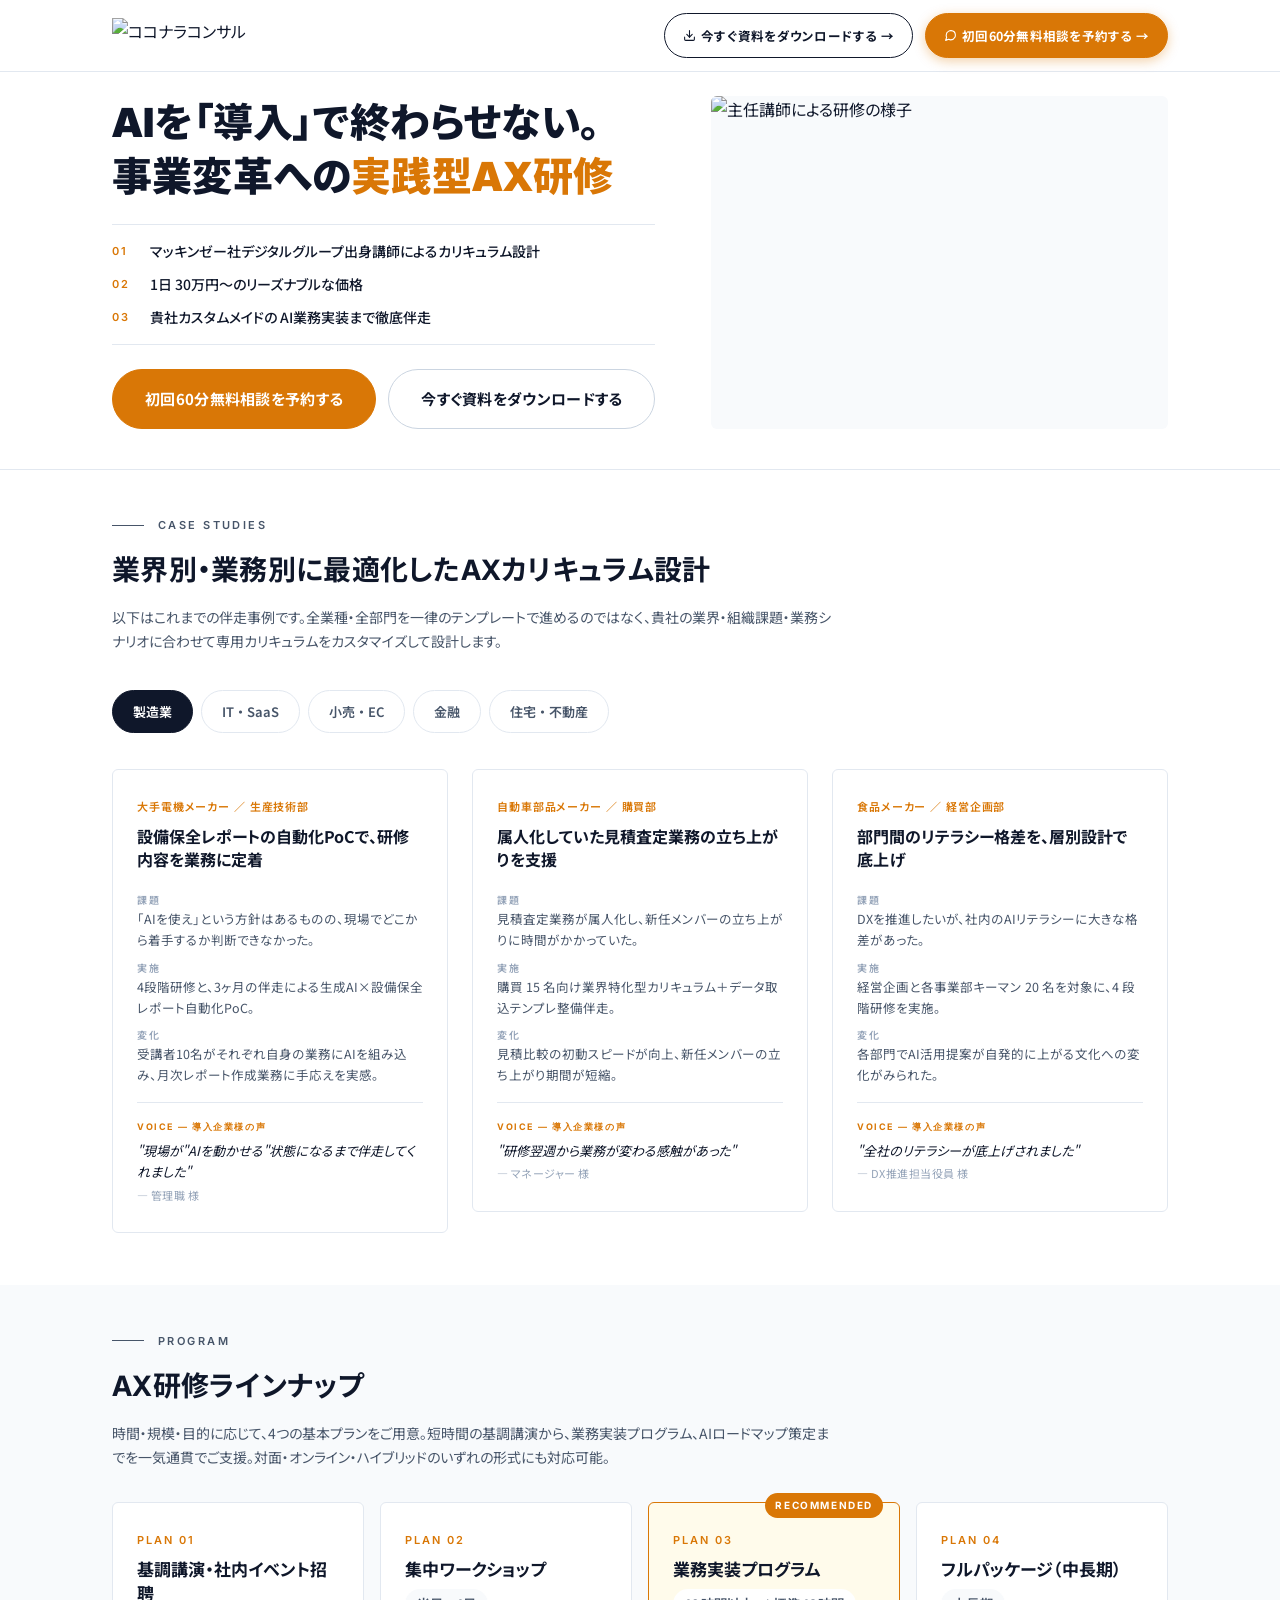
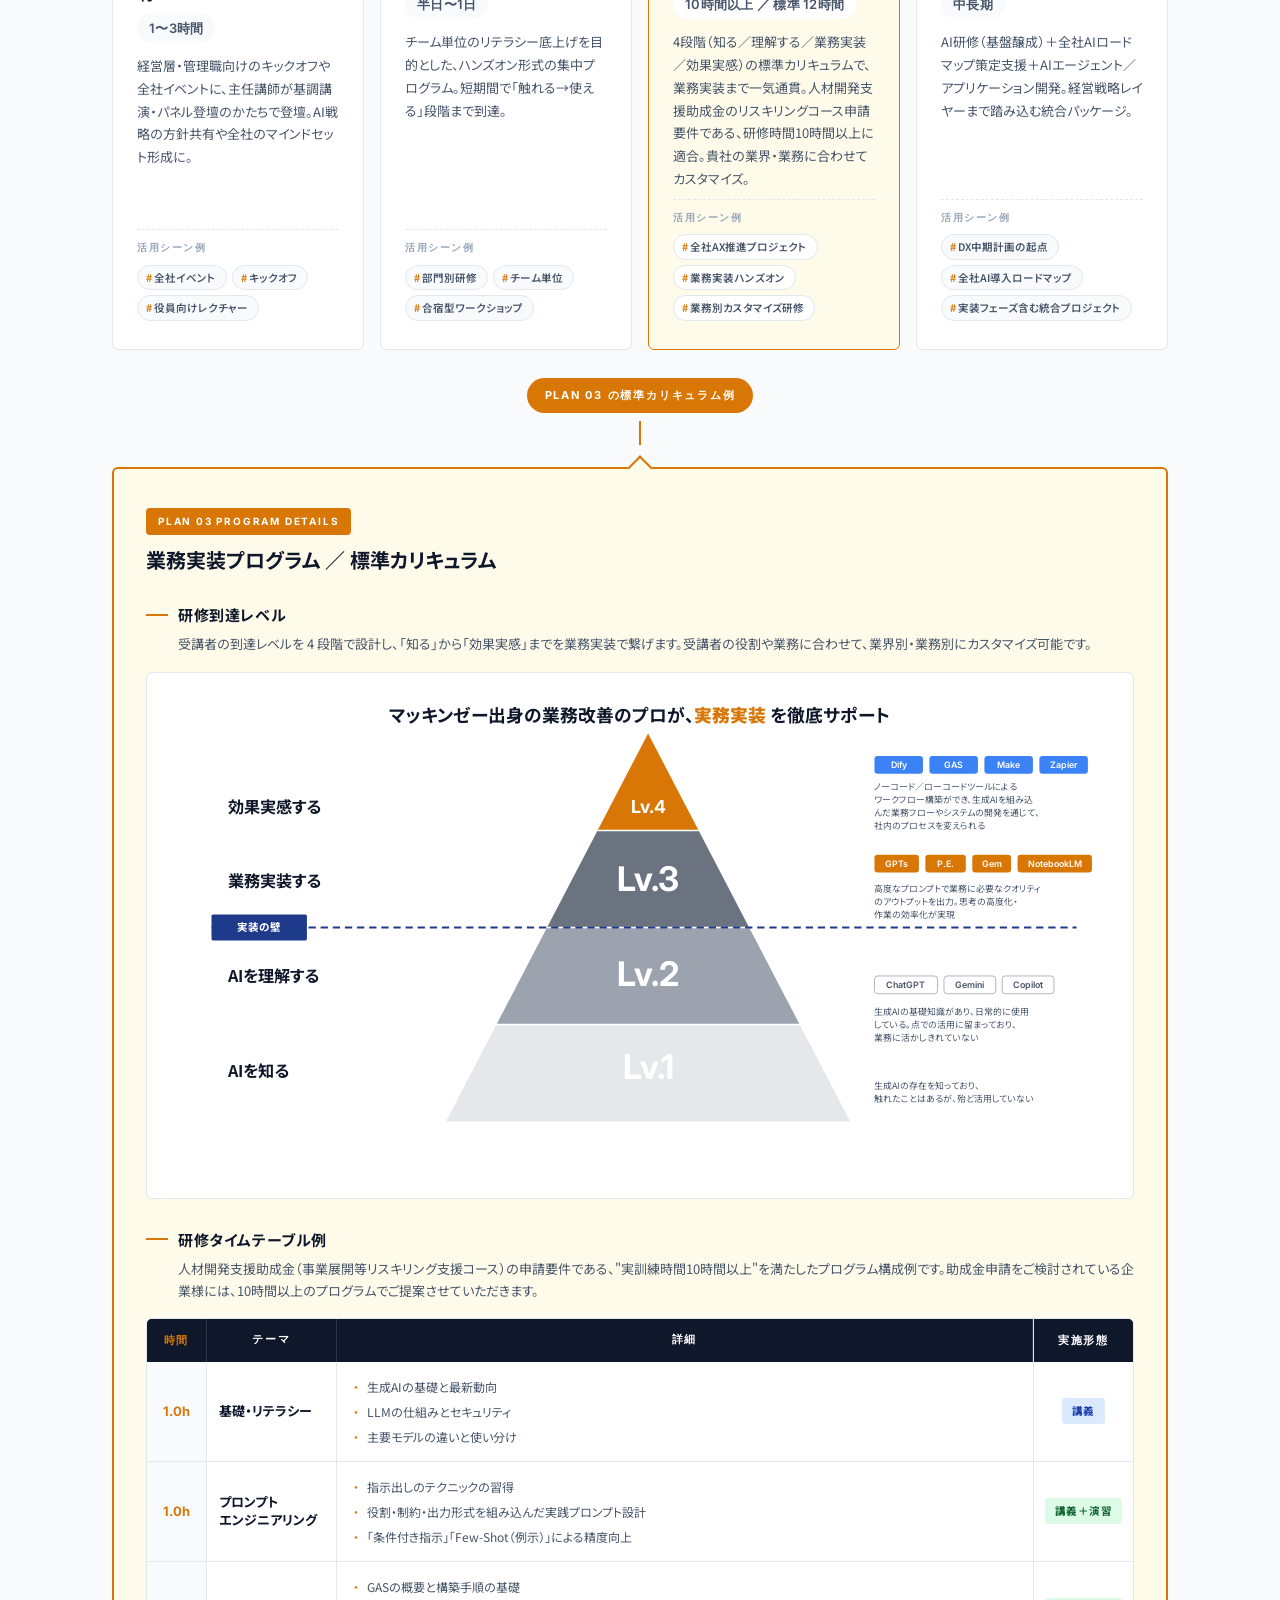
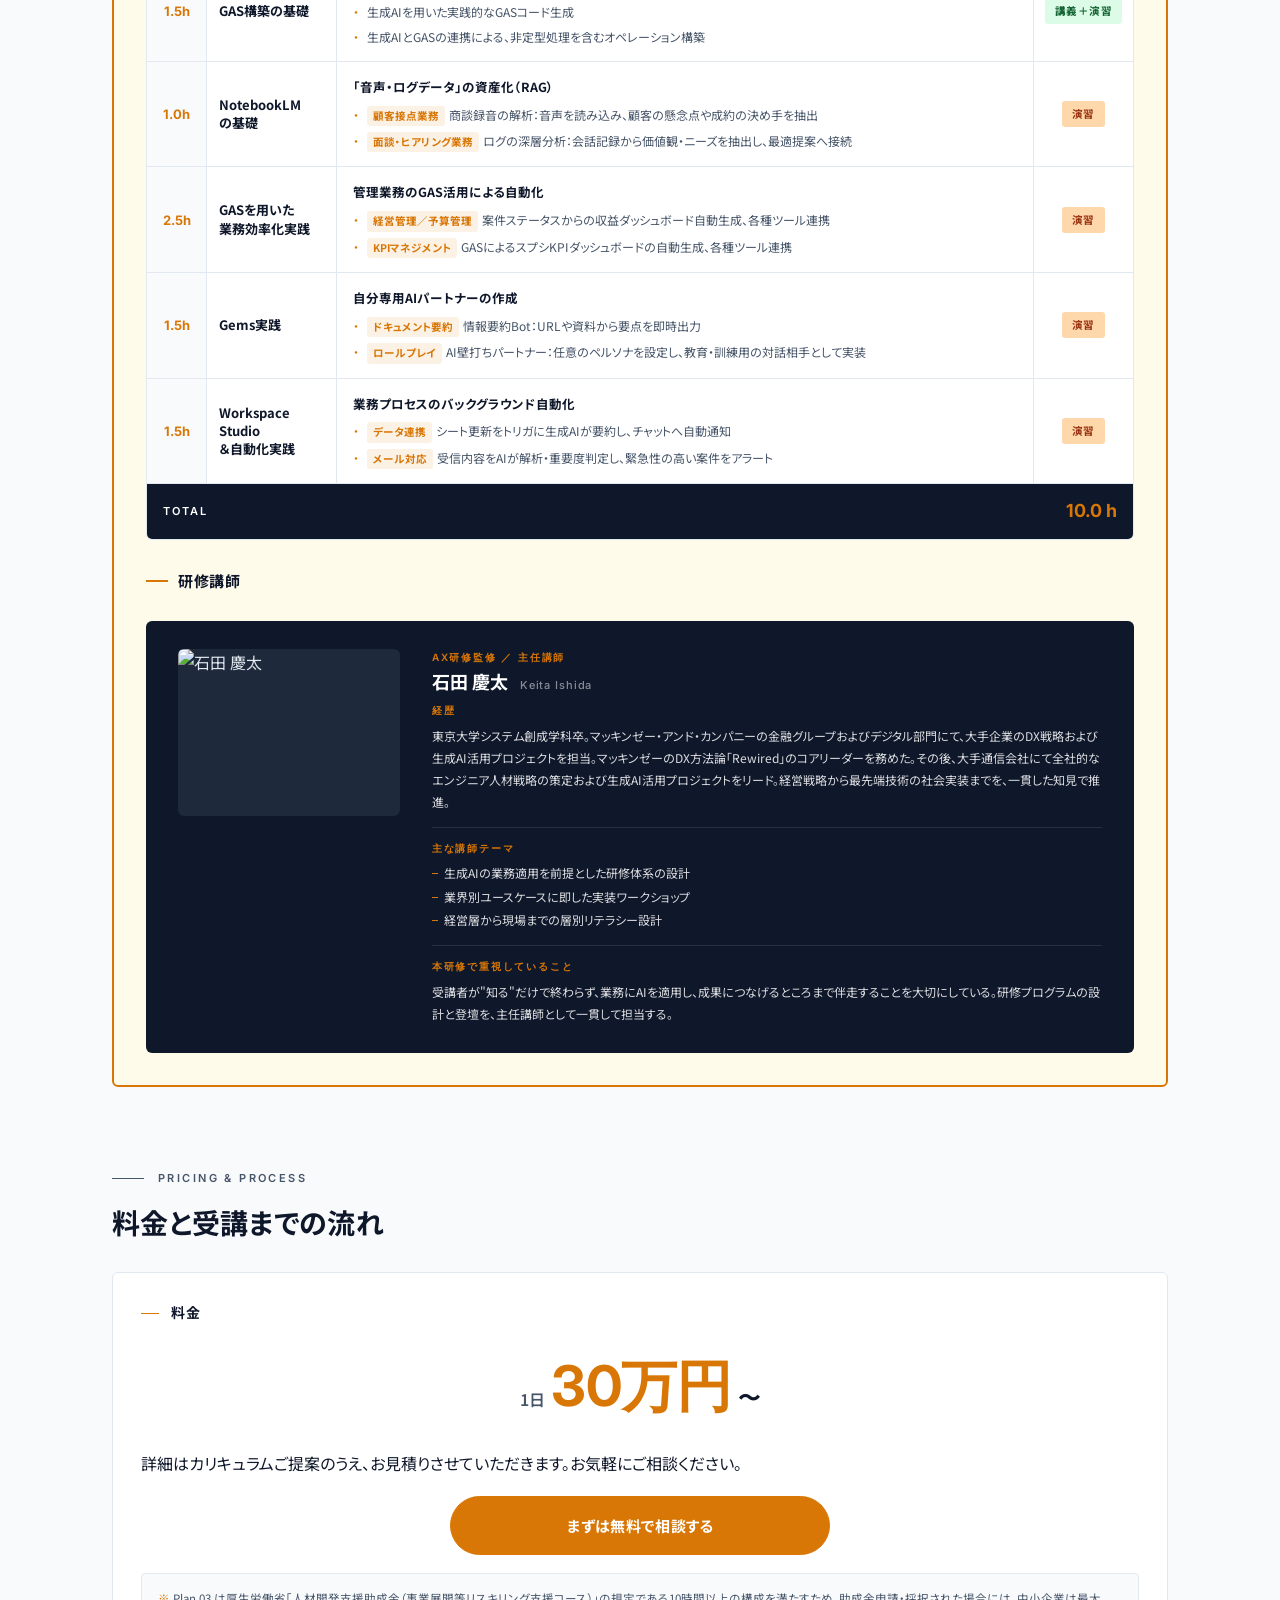
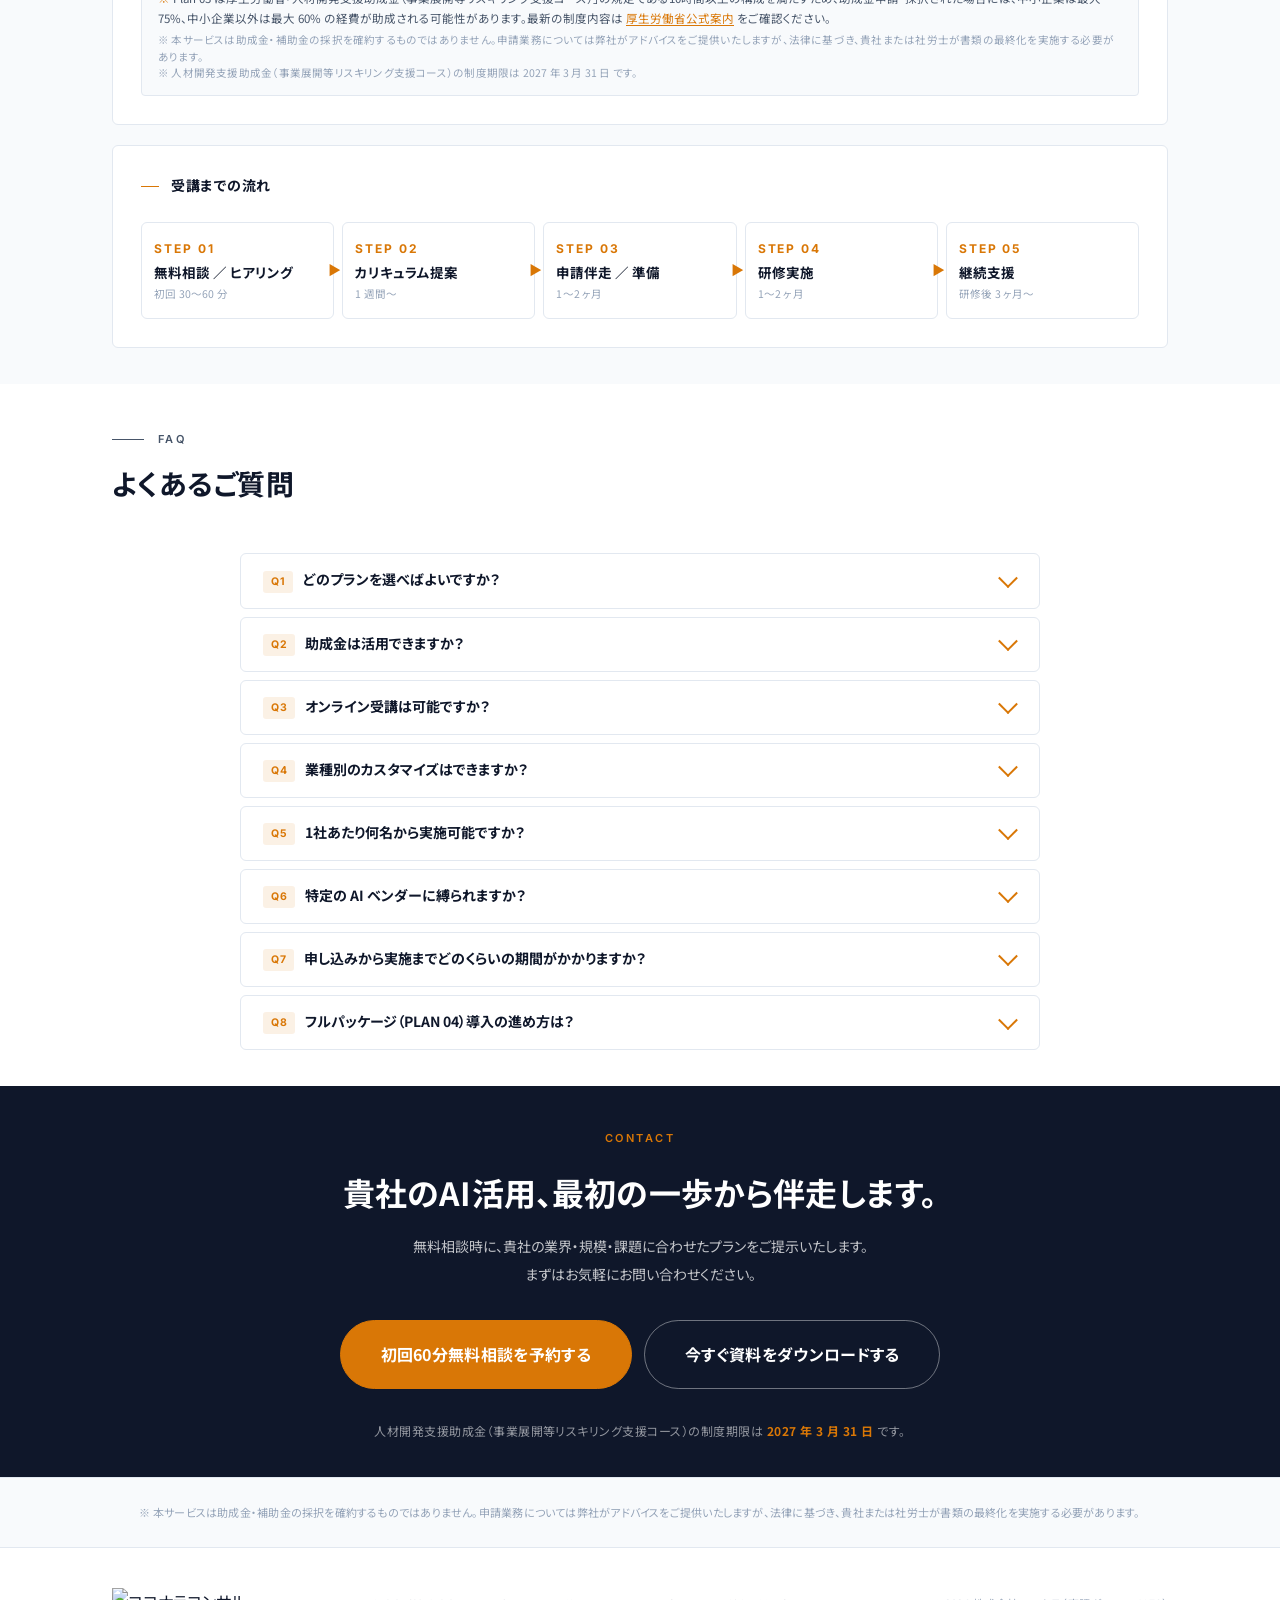
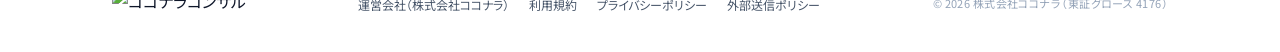
==== index.html @ a031088f "Initial commit: AI training Meta ad LP with GTM (GTM-PZ9K8HBS)" ====
<!DOCTYPE html>
<html lang="ja">
<head>
  <!-- Google Tag Manager -->
  <script>(function(w,d,s,l,i){w[l]=w[l]||[];w[l].push({'gtm.start':
  new Date().getTime(),event:'gtm.js'});var f=d.getElementsByTagName(s)[0],
  j=d.createElement(s),dl=l!='dataLayer'?'&l='+l:'';j.async=true;j.src=
  'https://www.googletagmanager.com/gtm.js?id='+i+dl;f.parentNode.insertBefore(j,f);
  })(window,document,'script','dataLayer','GTM-PZ9K8HBS');</script>
  <!-- End Google Tag Manager -->
  <meta charset="UTF-8">
  <meta name="viewport" content="width=device-width, initial-scale=1.0">
  <title>coconala コンサル AI training | 事業変革への実践型AX研修</title>
  <meta name="description" content="マッキンゼー社デジタルグループ出身講師によるカリキュラム設計と、1日 30万円〜のリーズナブルな価格を両立。貴社カスタムメイドでのAI業務実装を、徹底伴走します。">

  <link rel="preconnect" href="https://fonts.googleapis.com">
  <link rel="preconnect" href="https://fonts.gstatic.com" crossorigin>
  <link href="https://fonts.googleapis.com/css2?family=Inter:wght@400;500;600;700&family=Noto+Sans+JP:wght@400;500;700;900&display=swap" rel="stylesheet">

  <link rel="stylesheet" href="https://cdn.jsdelivr.net/npm/swiper@11/swiper-bundle.min.css">
  <link rel="stylesheet" href="style.css">
</head>
<body>
<!-- Google Tag Manager (noscript) -->
<noscript><iframe src="https://www.googletagmanager.com/ns.html?id=GTM-PZ9K8HBS"
height="0" width="0" style="display:none;visibility:hidden"></iframe></noscript>
<!-- End Google Tag Manager (noscript) -->

<!-- Header -->
<header class="site-header">
  <div class="container header-inner">
    <a href="https://consul.coconala.com/" target="_blank" rel="noopener" class="logo" aria-label="ココナラコンサル">
      <img src="https://storage.googleapis.com/studio-design-asset-files/projects/9YWybnQQOM/s-423x46_webp_359c1765-1348-4fd3-8239-cecf022aec38.png" alt="ココナラコンサル" class="logo-img">
    </a>
    <nav class="header-nav">
      <a class="btn btn-ghost btn-sm" href="https://www.jicoo.com/t/OImpNc7ijXzg/f/PloqHgiaCp54" target="_blank" rel="noopener">
        <svg class="btn-icon" viewBox="0 0 24 24" fill="none" stroke="currentColor" stroke-width="2" stroke-linecap="round" stroke-linejoin="round" aria-hidden="true">
          <path d="M21 15v4a2 2 0 0 1-2 2H5a2 2 0 0 1-2-2v-4"/>
          <polyline points="7 10 12 15 17 10"/>
          <line x1="12" y1="15" x2="12" y2="3"/>
        </svg>
        <span class="short-label">資料DL →</span>
        <span class="full-label">今すぐ資料をダウンロードする →</span>
      </a>
      <a class="btn btn-amber btn-sm" href="https://www.jicoo.com/t/OImpNc7ijXzg/f/UbfvGYmUFVAo" target="_blank" rel="noopener">
        <svg class="btn-icon" viewBox="0 0 24 24" fill="none" stroke="currentColor" stroke-width="2" stroke-linecap="round" stroke-linejoin="round" aria-hidden="true">
          <path d="M21 11.5a8.38 8.38 0 0 1-.9 3.8 8.5 8.5 0 0 1-7.6 4.7 8.38 8.38 0 0 1-3.8-.9L3 21l1.9-5.7a8.38 8.38 0 0 1-.9-3.8 8.5 8.5 0 0 1 4.7-7.6 8.38 8.38 0 0 1 3.8-.9h.5a8.48 8.48 0 0 1 8 8z"/>
        </svg>
        <span class="short-label">無料相談 →</span>
        <span class="full-label">初回60分無料相談を予約する →</span>
      </a>
    </nav>
  </div>
</header>

<!-- FV -->
<section class="fv">
  <div class="container fv-inner">
    <div class="fv-content">
      <h1 class="fv-h1">AIを「導入」で終わらせない。<br>事業変革への<span class="hl">実践型AX研修</span></h1>

      <ul class="fv-features">
        <li><span class="feat-num">01</span><span class="feat-text">マッキンゼー社デジタルグループ出身講師によるカリキュラム設計</span></li>
        <li><span class="feat-num">02</span><span class="feat-text">1日 30万円〜のリーズナブルな価格</span></li>
        <li><span class="feat-num">03</span><span class="feat-text">貴社カスタムメイドの AI業務実装まで徹底伴走</span></li>
      </ul>

      <div class="fv-actions">
        <a class="btn btn-amber btn-lg" href="https://www.jicoo.com/t/OImpNc7ijXzg/f/UbfvGYmUFVAo" target="_blank" rel="noopener">初回60分無料相談を予約する</a>
        <a class="btn btn-ghost btn-lg" href="https://www.jicoo.com/t/OImpNc7ijXzg/f/PloqHgiaCp54" target="_blank" rel="noopener">今すぐ資料をダウンロードする</a>
      </div>
    </div>

    <div class="fv-visual">
      <img src="https://storage.googleapis.com/studio-design-asset-files/projects/Kwa5AGvYaX/s-2816x1536_v-frms_webp_1cf83506-452d-4a3c-89d8-18ac47f44c25.png" alt="主任講師による研修の様子">
    </div>
  </div>
</section>

<!-- ===== CASE STUDIES ===== -->
<section class="why">
  <div class="container">
    <p class="section-eyebrow"><span class="eyebrow-line"></span>CASE STUDIES</p>
    <h2 class="section-h2">業界別・業務別に最適化したAXカリキュラム設計</h2>
    <p class="section-lead">以下はこれまでの伴走事例です。全業種・全部門を一律のテンプレートで進めるのではなく、貴社の業界・組織課題・業務シナリオに合わせて専用カリキュラムをカスタマイズして設計します。</p>

        <div class="industry-tabs">
          <button class="tab is-active" data-industry="manufacturing" type="button">製造業</button>
          <button class="tab" data-industry="it" type="button">IT・SaaS</button>
          <button class="tab" data-industry="retail" type="button">小売・EC</button>
          <button class="tab" data-industry="finance" type="button">金融</button>
          <button class="tab" data-industry="housing" type="button">住宅・不動産</button>
        </div>

        <div class="industry-panel is-active" data-industry="manufacturing">
          <div class="swiper case-swiper">
            <div class="swiper-wrapper">
              <div class="swiper-slide">
                <article class="case-card">
                  <p class="case-tag">大手電機メーカー ／ 生産技術部</p>
                  <h3 class="case-h3">設備保全レポートの自動化PoCで、研修内容を業務に定着</h3>
                  <dl class="case-list">
                    <dt>課題</dt><dd>「AIを使え」という方針はあるものの、現場でどこから着手するか判断できなかった。</dd>
                    <dt>実施</dt><dd>4段階研修と、3ヶ月の伴走による生成AI×設備保全レポート自動化PoC。</dd>
                    <dt>変化</dt><dd>受講者10名がそれぞれ自身の業務にAIを組み込み、月次レポート作成業務に手応えを実感。</dd>
                  </dl>
                  <p class="case-voice">
                    <span class="case-voice-label">VOICE — 導入企業様の声</span>
                    <em>"現場が"AIを動かせる"状態になるまで伴走してくれました"</em>
                    <span class="case-voice-meta">— 管理職 様</span>
                  </p>
                </article>
              </div>
              <div class="swiper-slide">
                <article class="case-card">
                  <p class="case-tag">自動車部品メーカー ／ 購買部</p>
                  <h3 class="case-h3">属人化していた見積査定業務の立ち上がりを支援</h3>
                  <dl class="case-list">
                    <dt>課題</dt><dd>見積査定業務が属人化し、新任メンバーの立ち上がりに時間がかかっていた。</dd>
                    <dt>実施</dt><dd>購買 15 名向け業界特化型カリキュラム＋データ取込テンプレ整備伴走。</dd>
                    <dt>変化</dt><dd>見積比較の初動スピードが向上、新任メンバーの立ち上がり期間が短縮。</dd>
                  </dl>
                  <p class="case-voice">
                    <span class="case-voice-label">VOICE — 導入企業様の声</span>
                    <em>"研修翌週から業務が変わる感触があった"</em>
                    <span class="case-voice-meta">— マネージャー 様</span>
                  </p>
                </article>
              </div>
              <div class="swiper-slide">
                <article class="case-card">
                  <p class="case-tag">食品メーカー ／ 経営企画部</p>
                  <h3 class="case-h3">部門間のリテラシー格差を、層別設計で底上げ</h3>
                  <dl class="case-list">
                    <dt>課題</dt><dd>DXを推進したいが、社内のAIリテラシーに大きな格差があった。</dd>
                    <dt>実施</dt><dd>経営企画と各事業部キーマン 20 名を対象に、4 段階研修を実施。</dd>
                    <dt>変化</dt><dd>各部門でAI活用提案が自発的に上がる文化への変化がみられた。</dd>
                  </dl>
                  <p class="case-voice">
                    <span class="case-voice-label">VOICE — 導入企業様の声</span>
                    <em>"全社のリテラシーが底上げされました"</em>
                    <span class="case-voice-meta">— DX推進担当役員 様</span>
                  </p>
                </article>
              </div>
            </div>
            <div class="swiper-pagination"></div>
            <button class="swiper-button-prev" type="button" aria-label="前へ"></button>
            <button class="swiper-button-next" type="button" aria-label="次へ"></button>
          </div>
        </div>

        <div class="industry-panel" data-industry="it">
          <div class="swiper case-swiper">
            <div class="swiper-wrapper">
              <div class="swiper-slide">
                <article class="case-card">
                  <p class="case-tag">SaaSスタートアップ ／ プロダクト開発部</p>
                  <h3 class="case-h3">AIコーディングツールの実装研修で、開発スピードを加速</h3>
                  <dl class="case-list">
                    <dt>課題</dt><dd>Cursor／Claude Code 等のAIコーディングツールを使い切れていなかった。</dd>
                    <dt>実施</dt><dd>エンジニア 20 名向けの実装研修と、週次伴走を実施。</dd>
                    <dt>変化</dt><dd>開発スピードに体感の手応え。新メンバーのオンボード期間も短縮。</dd>
                  </dl>
                  <p class="case-voice">
                    <span class="case-voice-label">VOICE — 導入企業様の声</span>
                    <em>"実装に踏み込んだ実践的な内容で、業務への持ち帰りがスムーズでした"</em>
                    <span class="case-voice-meta">— CTO 様</span>
                  </p>
                </article>
              </div>
              <div class="swiper-slide">
                <article class="case-card">
                  <p class="case-tag">上場IT企業 ／ マーケティング部</p>
                  <h3 class="case-h3">AI広告クリエイティブ制作の運用定着まで設計</h3>
                  <dl class="case-list">
                    <dt>課題</dt><dd>生成AIをマーケに組み込みたいが、運用が継続しなかった。</dd>
                    <dt>実施</dt><dd>マーケティング 12 名向けにAI広告クリエイティブの実装研修を実施。</dd>
                    <dt>変化</dt><dd>AI広告制作パイプラインが社内に定着。</dd>
                  </dl>
                  <p class="case-voice">
                    <span class="case-voice-label">VOICE — 導入企業様の声</span>
                    <em>"やって終わりではなく、続く設計が秀逸"</em>
                    <span class="case-voice-meta">— マーケティング責任者 様</span>
                  </p>
                </article>
              </div>
              <div class="swiper-slide">
                <article class="case-card">
                  <p class="case-tag">IT受託開発 ／ 営業部</p>
                  <h3 class="case-h3">提案書作成業務へのAI活用を、習慣化レベルまで支援</h3>
                  <dl class="case-list">
                    <dt>課題</dt><dd>提案書作成に時間がかかり、商談数が伸び悩んでいた。</dd>
                    <dt>実施</dt><dd>営業 10 名向けの 3 日間集中研修を実施。</dd>
                    <dt>変化</dt><dd>提案書ドラフトをAIで作成する習慣が定着。</dd>
                  </dl>
                  <p class="case-voice">
                    <span class="case-voice-label">VOICE — 導入企業様の声</span>
                    <em>"現場で本当に使う技術を学べました"</em>
                    <span class="case-voice-meta">— 営業マネージャー 様</span>
                  </p>
                </article>
              </div>
            </div>
            <div class="swiper-pagination"></div>
            <button class="swiper-button-prev" type="button" aria-label="前へ"></button>
            <button class="swiper-button-next" type="button" aria-label="次へ"></button>
          </div>
        </div>

        <div class="industry-panel" data-industry="retail">
          <div class="swiper case-swiper">
            <div class="swiper-wrapper">
              <div class="swiper-slide">
                <article class="case-card">
                  <p class="case-tag">大手小売チェーン ／ EC運営部</p>
                  <h3 class="case-h3">商品ページ制作のリードタイム短縮を実現</h3>
                  <dl class="case-list">
                    <dt>課題</dt><dd>商品ページ制作が滞留し、新商品の掲載が遅れがちだった。</dd>
                    <dt>実施</dt><dd>EC担当 8 名向けに、生成AIの実装研修を実施。</dd>
                    <dt>変化</dt><dd>商品ページ作成のリードタイムが短縮、掲載点数が増加。</dd>
                  </dl>
                  <p class="case-voice">
                    <span class="case-voice-label">VOICE — 導入企業様の声</span>
                    <em>"効果が見える研修だった"</em>
                    <span class="case-voice-meta">— EC責任者 様</span>
                  </p>
                </article>
              </div>
              <div class="swiper-slide">
                <article class="case-card">
                  <p class="case-tag">ホームセンターチェーン ／ MD部</p>
                  <h3 class="case-h3">販売データ分析の属人化を解消</h3>
                  <dl class="case-list">
                    <dt>課題</dt><dd>販売データ分析が属人化していた。</dd>
                    <dt>実施</dt><dd>MD 12 名向けに、データ分析×AI をテーマとした研修を実施。</dd>
                    <dt>変化</dt><dd>店長会で発信される販促企画にAI仮説が増加。</dd>
                  </dl>
                  <p class="case-voice">
                    <span class="case-voice-label">VOICE — 導入企業様の声</span>
                    <em>"現場の言葉でAIを語れるようになりました"</em>
                    <span class="case-voice-meta">— MD責任者 様</span>
                  </p>
                </article>
              </div>
              <div class="swiper-slide">
                <article class="case-card">
                  <p class="case-tag">アパレルブランド ／ 店舗運営部</p>
                  <h3 class="case-h3">店舗ごとのリテラシー格差を一律で底上げ</h3>
                  <dl class="case-list">
                    <dt>課題</dt><dd>店舗ごとに PC・AI リテラシーの格差があった。</dd>
                    <dt>実施</dt><dd>エリアマネージャーと店長合計 30 名向けの基礎研修を実施。</dd>
                    <dt>変化</dt><dd>店舗発信の SNS コンテンツが AI で内製化。</dd>
                  </dl>
                  <p class="case-voice">
                    <span class="case-voice-label">VOICE — 導入企業様の声</span>
                    <em>"全店一律のリテラシー底上げに効いた"</em>
                    <span class="case-voice-meta">— エリアマネージャー 様</span>
                  </p>
                </article>
              </div>
            </div>
            <div class="swiper-pagination"></div>
            <button class="swiper-button-prev" type="button" aria-label="前へ"></button>
            <button class="swiper-button-next" type="button" aria-label="次へ"></button>
          </div>
        </div>

        <div class="industry-panel" data-industry="finance">
          <div class="swiper case-swiper">
            <div class="swiper-wrapper">
              <div class="swiper-slide">
                <article class="case-card">
                  <p class="case-tag">大手金融機関 ／ リテール営業部</p>
                  <h3 class="case-h3">セキュリティ要件まで踏み込んだAI活用研修</h3>
                  <dl class="case-list">
                    <dt>課題</dt><dd>営業会議資料作成が業務を圧迫していた。</dd>
                    <dt>実施</dt><dd>営業 40 名向けの AI 活用研修と、セキュリティガイドラインの整備を支援。</dd>
                    <dt>変化</dt><dd>会議資料の準備時間が短縮、商談数が増加。</dd>
                  </dl>
                  <p class="case-voice">
                    <span class="case-voice-label">VOICE — 導入企業様の声</span>
                    <em>"金融特有のセキュリティ要件まで踏み込んだ研修だった"</em>
                    <span class="case-voice-meta">— 営業部長 様</span>
                  </p>
                </article>
              </div>
              <div class="swiper-slide">
                <article class="case-card">
                  <p class="case-tag">保険会社 ／ 商品企画部</p>
                  <h3 class="case-h3">商品開発リサーチの加速を支援</h3>
                  <dl class="case-list">
                    <dt>課題</dt><dd>商品開発のリサーチに時間がかかっていた。</dd>
                    <dt>実施</dt><dd>企画 15 名向けに、リサーチ業務へのAI実装研修を実施。</dd>
                    <dt>変化</dt><dd>商品コンセプト検討までの期間が短縮。</dd>
                  </dl>
                  <p class="case-voice">
                    <span class="case-voice-label">VOICE — 導入企業様の声</span>
                    <em>"社内に使える人が増えた実感があります"</em>
                    <span class="case-voice-meta">— 商品企画責任者 様</span>
                  </p>
                </article>
              </div>
              <div class="swiper-slide">
                <article class="case-card">
                  <p class="case-tag">証券会社 ／ リスク管理部</p>
                  <h3 class="case-h3">レポート作成プロセスを再設計</h3>
                  <dl class="case-list">
                    <dt>課題</dt><dd>レポート作成業務に効率化の課題があった。</dd>
                    <dt>実施</dt><dd>リスク管理 20 名向けの 4 段階研修を実施。</dd>
                    <dt>変化</dt><dd>定型レポート作成プロセスを再設計し、業務負荷を軽減。</dd>
                  </dl>
                  <p class="case-voice">
                    <span class="case-voice-label">VOICE — 導入企業様の声</span>
                    <em>"リスク部門でも安心して使えるAI活用法を学べました"</em>
                    <span class="case-voice-meta">— リスク管理マネージャー 様</span>
                  </p>
                </article>
              </div>
            </div>
            <div class="swiper-pagination"></div>
            <button class="swiper-button-prev" type="button" aria-label="前へ"></button>
            <button class="swiper-button-next" type="button" aria-label="次へ"></button>
          </div>
        </div>

        <div class="industry-panel" data-industry="housing">
          <div class="swiper case-swiper">
            <div class="swiper-wrapper">
              <div class="swiper-slide">
                <article class="case-card">
                  <p class="case-tag">大手住宅メーカー ／ 賃貸管理事業部</p>
                  <h3 class="case-h3">トップ営業の暗黙知を、形式知化</h3>
                  <dl class="case-list">
                    <dt>課題</dt><dd>トップ営業の音声トークと判断ロジックが属人化し、組織として再現できていなかった。</dd>
                    <dt>実施</dt><dd>音声トーク収集→AIによる形式知化と、顧客潜在ニーズ分析・物件レコメンドのプロンプト設計まで伴走。</dd>
                    <dt>変化</dt><dd>新任営業のロープレ品質が向上、初動の応対水準が均質化。</dd>
                  </dl>
                  <p class="case-voice">
                    <span class="case-voice-label">VOICE — 導入企業様の声</span>
                    <em>"暗黙知を組織の資産に変えるという発想は、自社にはなかった"</em>
                    <span class="case-voice-meta">— 営業推進責任者 様</span>
                  </p>
                </article>
              </div>
              <div class="swiper-slide">
                <article class="case-card">
                  <p class="case-tag">ハウスメーカー ／ 用地開発部</p>
                  <h3 class="case-h3">用地評価とドラフト企画の高速化</h3>
                  <dl class="case-list">
                    <dt>課題</dt><dd>用地評価・周辺事例分析・企画書ドラフトに、ベテランの工数が集中していた。</dd>
                    <dt>実施</dt><dd>周辺賃料・売買事例の自動抽出、開発企画書ドラフトのプロンプト整備を伴走。</dd>
                    <dt>変化</dt><dd>初期検討の工数が短縮、ベテランは判断・交渉に時間を割けるように。</dd>
                  </dl>
                  <p class="case-voice">
                    <span class="case-voice-label">VOICE — 導入企業様の声</span>
                    <em>"用地評価という"職人芸"の領域を、AIで再現していくための実装の勘所を学べた"</em>
                    <span class="case-voice-meta">— 用地開発部長 様</span>
                  </p>
                </article>
              </div>
              <div class="swiper-slide">
                <article class="case-card">
                  <p class="case-tag">不動産仲介 ／ 営業部</p>
                  <h3 class="case-h3">提案メール・比較表の自動生成で、営業の動き方を変える</h3>
                  <dl class="case-list">
                    <dt>課題</dt><dd>顧客要望ベースの提案メールや物件比較表の作成に、毎回多くの工数がかかっていた。</dd>
                    <dt>実施</dt><dd>営業 12 名向けに、要望→提案メール・比較表の自動生成プロンプト整備とハンズオン研修を実施。</dd>
                    <dt>変化</dt><dd>初動の提案速度が大幅に向上、商談あたりの接点回数が増加。</dd>
                  </dl>
                  <p class="case-voice">
                    <span class="case-voice-label">VOICE — 導入企業様の声</span>
                    <em>"提案準備にかかっていた時間を、顧客との対話に回せるようになりました"</em>
                    <span class="case-voice-meta">— 営業マネージャー 様</span>
                  </p>
                </article>
              </div>
            </div>
            <div class="swiper-pagination"></div>
            <button class="swiper-button-prev" type="button" aria-label="前へ"></button>
            <button class="swiper-button-next" type="button" aria-label="次へ"></button>
          </div>
        </div>
  </div>
</section>

<!-- ===== PROGRAM ===== -->
<section class="program">
  <div class="container">
    <p class="section-eyebrow"><span class="eyebrow-line"></span>PROGRAM</p>
    <h2 class="section-h2">AX研修ラインナップ</h2>
    <p class="section-lead">時間・規模・目的に応じて、4つの基本プランをご用意。短時間の基調講演から、業務実装プログラム、AIロードマップ策定までを一気通貫でご支援。対面・オンライン・ハイブリッドのいずれの形式にも対応可能。</p>

    <div class="plan-grid">
      <article class="plan-card">
        <p class="plan-tag">PLAN 01</p>
        <h4 class="plan-name">基調講演・社内イベント招聘</h4>
        <span class="plan-time">1〜3時間</span>
        <p class="plan-desc">経営層・管理職向けのキックオフや全社イベントに、主任講師が基調講演・パネル登壇のかたちで登壇。AI戦略の方針共有や全社のマインドセット形成に。</p>
        <div class="plan-fit-block">
          <p class="plan-fit-label">活用シーン例</p>
          <div class="plan-fit-tags">
            <span class="plan-fit-tag">全社イベント</span>
            <span class="plan-fit-tag">キックオフ</span>
            <span class="plan-fit-tag">役員向けレクチャー</span>
          </div>
        </div>
      </article>
      <article class="plan-card">
        <p class="plan-tag">PLAN 02</p>
        <h4 class="plan-name">集中ワークショップ</h4>
        <span class="plan-time">半日〜1日</span>
        <p class="plan-desc">チーム単位のリテラシー底上げを目的とした、ハンズオン形式の集中プログラム。短期間で「触れる→使える」段階まで到達。</p>
        <div class="plan-fit-block">
          <p class="plan-fit-label">活用シーン例</p>
          <div class="plan-fit-tags">
            <span class="plan-fit-tag">部門別研修</span>
            <span class="plan-fit-tag">チーム単位</span>
            <span class="plan-fit-tag">合宿型ワークショップ</span>
          </div>
        </div>
      </article>
      <article class="plan-card plan-card-highlight">
        <p class="plan-tag">PLAN 03</p>
        <h4 class="plan-name">業務実装プログラム</h4>
        <span class="plan-time">10時間以上 ／ 標準 12時間</span>
        <p class="plan-desc">4段階（知る／理解する／業務実装／効果実感）の標準カリキュラムで、業務実装まで一気通貫。人材開発支援助成金のリスキリングコース申請要件である、研修時間10時間以上に適合。貴社の業界・業務に合わせてカスタマイズ。</p>
        <div class="plan-fit-block">
          <p class="plan-fit-label">活用シーン例</p>
          <div class="plan-fit-tags">
            <span class="plan-fit-tag">全社AX推進プロジェクト</span>
            <span class="plan-fit-tag">業務実装ハンズオン</span>
            <span class="plan-fit-tag">業務別カスタマイズ研修</span>
          </div>
        </div>
      </article>
      <article class="plan-card">
        <p class="plan-tag">PLAN 04</p>
        <h4 class="plan-name">フルパッケージ（中長期）</h4>
        <span class="plan-time">中長期</span>
        <p class="plan-desc">AI研修（基盤醸成）＋全社AIロードマップ策定支援＋AIエージェント／アプリケーション開発。経営戦略レイヤーまで踏み込む統合パッケージ。</p>
        <div class="plan-fit-block">
          <p class="plan-fit-label">活用シーン例</p>
          <div class="plan-fit-tags">
            <span class="plan-fit-tag">DX中期計画の起点</span>
            <span class="plan-fit-tag">全社AI導入ロードマップ</span>
            <span class="plan-fit-tag">実装フェーズ含む統合プロジェクト</span>
          </div>
        </div>
      </article>
    </div>

    <!-- PLAN 03 詳細展開 -->
    <div class="plan-detail-anchor">
      <span class="plan-detail-anchor-tag">PLAN 03 の標準カリキュラム例</span>
    </div>

    <div class="plan-detail">
      <span class="plan-detail-label">PLAN 03 PROGRAM DETAILS</span>
      <h2 class="plan-detail-h2">業務実装プログラム ／ 標準カリキュラム</h2>

      <!-- 研修到達レベル -->
      <h3 class="sub-section-h3">研修到達レベル</h3>
      <p class="sub-section-h4">受講者の到達レベルを 4 段階で設計し、「知る」から「効果実感」までを業務実装で繋げます。受講者の役割や業務に合わせて、業界別・業務別にカスタマイズ可能です。</p>

      <div class="level-diagram">
        <svg viewBox="0 0 1180 600" xmlns="http://www.w3.org/2000/svg" role="img" aria-label="マッキンゼー出身の業務改善のプロが、実務実装を徹底サポート — Lv.1 AIを知る → Lv.2 AIを理解する → 実装の壁 → Lv.3 業務実装する → Lv.4 効果実感する">
          <text x="590" y="36" text-anchor="middle" font-family="'Noto Sans JP', sans-serif" font-size="22" font-weight="700" fill="#0F172A">マッキンゼー出身の業務改善のプロが、<tspan fill="#D97706" font-weight="900">実務実装</tspan> を徹底サポート</text>

          <polygon points="412.5,410 787.5,410 850,530 350,530" fill="#E5E7EB"/>
          <polygon points="475,290 725,290 787.5,410 412.5,410" fill="#9CA3AF"/>
          <polygon points="537.5,170 662.5,170 725,290 475,290" fill="#6B7280"/>
          <polygon points="600,50 662.5,170 537.5,170" fill="#D97706"/>

          <line x1="412.5" y1="410" x2="787.5" y2="410" stroke="#FFFFFF" stroke-width="2"/>
          <line x1="475" y1="290" x2="725" y2="290" stroke="#FFFFFF" stroke-width="2"/>
          <line x1="537.5" y1="170" x2="662.5" y2="170" stroke="#FFFFFF" stroke-width="2"/>

          <text x="600" y="478" text-anchor="middle" font-family="Inter, sans-serif" font-size="42" font-weight="700" fill="#FFFFFF">Lv.1</text>
          <text x="600" y="362" text-anchor="middle" font-family="Inter, sans-serif" font-size="42" font-weight="700" fill="#FFFFFF">Lv.2</text>
          <text x="600" y="245" text-anchor="middle" font-family="Inter, sans-serif" font-size="42" font-weight="700" fill="#FFFFFF">Lv.3</text>
          <text x="600" y="148" text-anchor="middle" font-family="Inter, sans-serif" font-size="22" font-weight="700" fill="#FFFFFF">Lv.4</text>

          <line x1="60" y1="290" x2="1130" y2="290" stroke="#1E3A8A" stroke-width="2.5" stroke-dasharray="9 6"/>
          <rect x="60" y="274" width="118" height="32" fill="#1E3A8A" rx="2"/>
          <text x="119" y="295" text-anchor="middle" font-family="'Noto Sans JP', sans-serif" font-size="13" font-weight="700" fill="#FFFFFF">実装の壁</text>

          <text x="80" y="475" font-family="'Noto Sans JP', sans-serif" font-size="20" font-weight="700" fill="#0F172A">AIを知る</text>
          <text x="80" y="358" font-family="'Noto Sans JP', sans-serif" font-size="20" font-weight="700" fill="#0F172A">AIを理解する</text>
          <text x="80" y="240" font-family="'Noto Sans JP', sans-serif" font-size="20" font-weight="700" fill="#0F172A">業務実装する</text>
          <text x="80" y="148" font-family="'Noto Sans JP', sans-serif" font-size="20" font-weight="700" fill="#0F172A">効果実感する</text>

          <g transform="translate(880, 78)">
            <rect x="0" y="0" width="60" height="22" rx="4" fill="#3B82F6"/>
            <text x="30" y="15" text-anchor="middle" font-family="Inter, sans-serif" font-size="11" font-weight="600" fill="#FFFFFF">Dify</text>
            <rect x="68" y="0" width="60" height="22" rx="4" fill="#3B82F6"/>
            <text x="98" y="15" text-anchor="middle" font-family="Inter, sans-serif" font-size="11" font-weight="600" fill="#FFFFFF">GAS</text>
            <rect x="136" y="0" width="60" height="22" rx="4" fill="#3B82F6"/>
            <text x="166" y="15" text-anchor="middle" font-family="Inter, sans-serif" font-size="11" font-weight="600" fill="#FFFFFF">Make</text>
            <rect x="204" y="0" width="60" height="22" rx="4" fill="#3B82F6"/>
            <text x="234" y="15" text-anchor="middle" font-family="Inter, sans-serif" font-size="11" font-weight="600" fill="#FFFFFF">Zapier</text>
          </g>
          <text x="880" y="120" font-family="'Noto Sans JP', sans-serif" font-size="11" fill="#475569">ノーコード／ローコードツールによる</text>
          <text x="880" y="136" font-family="'Noto Sans JP', sans-serif" font-size="11" fill="#475569">ワークフロー構築ができ、生成AIを組み込</text>
          <text x="880" y="152" font-family="'Noto Sans JP', sans-serif" font-size="11" fill="#475569">んだ業務フローやシステムの開発を通じて、</text>
          <text x="880" y="168" font-family="'Noto Sans JP', sans-serif" font-size="11" fill="#475569">社内のプロセスを変えられる</text>

          <g transform="translate(880, 200)">
            <rect x="0" y="0" width="55" height="22" rx="4" fill="#D97706"/>
            <text x="27.5" y="15" text-anchor="middle" font-family="Inter, sans-serif" font-size="11" font-weight="600" fill="#FFFFFF">GPTs</text>
            <rect x="63" y="0" width="50" height="22" rx="4" fill="#D97706"/>
            <text x="88" y="15" text-anchor="middle" font-family="Inter, sans-serif" font-size="11" font-weight="600" fill="#FFFFFF">P.E.</text>
            <rect x="121" y="0" width="48" height="22" rx="4" fill="#D97706"/>
            <text x="145" y="15" text-anchor="middle" font-family="Inter, sans-serif" font-size="11" font-weight="600" fill="#FFFFFF">Gem</text>
            <rect x="177" y="0" width="92" height="22" rx="4" fill="#D97706"/>
            <text x="223" y="15" text-anchor="middle" font-family="Inter, sans-serif" font-size="11" font-weight="600" fill="#FFFFFF">NotebookLM</text>
          </g>
          <text x="880" y="246" font-family="'Noto Sans JP', sans-serif" font-size="11" fill="#475569">高度なプロンプトで業務に必要なクオリティ</text>
          <text x="880" y="262" font-family="'Noto Sans JP', sans-serif" font-size="11" fill="#475569">のアウトプットを出力。思考の高度化・</text>
          <text x="880" y="278" font-family="'Noto Sans JP', sans-serif" font-size="11" fill="#475569">作業の効率化が実現</text>

          <g transform="translate(880, 350)">
            <rect x="0" y="0" width="78" height="22" rx="4" fill="#FFFFFF" stroke="#9CA3AF" stroke-width="1"/>
            <text x="39" y="15" text-anchor="middle" font-family="Inter, sans-serif" font-size="11" font-weight="600" fill="#475569">ChatGPT</text>
            <rect x="86" y="0" width="64" height="22" rx="4" fill="#FFFFFF" stroke="#9CA3AF" stroke-width="1"/>
            <text x="118" y="15" text-anchor="middle" font-family="Inter, sans-serif" font-size="11" font-weight="600" fill="#475569">Gemini</text>
            <rect x="158" y="0" width="64" height="22" rx="4" fill="#FFFFFF" stroke="#9CA3AF" stroke-width="1"/>
            <text x="190" y="15" text-anchor="middle" font-family="Inter, sans-serif" font-size="11" font-weight="600" fill="#475569">Copilot</text>
          </g>
          <text x="880" y="398" font-family="'Noto Sans JP', sans-serif" font-size="11" fill="#475569">生成AIの基礎知識があり、日常的に使用</text>
          <text x="880" y="414" font-family="'Noto Sans JP', sans-serif" font-size="11" fill="#475569">している。点での活用に留まっており、</text>
          <text x="880" y="430" font-family="'Noto Sans JP', sans-serif" font-size="11" fill="#475569">業務に活かしきれていない</text>

          <text x="880" y="490" font-family="'Noto Sans JP', sans-serif" font-size="11" fill="#475569">生成AIの存在を知っており、</text>
          <text x="880" y="506" font-family="'Noto Sans JP', sans-serif" font-size="11" fill="#475569">触れたことはあるが、殆ど活用していない</text>
        </svg>
      </div>

      <!-- 研修タイムテーブル例 -->
      <h3 class="sub-section-h3">研修タイムテーブル例</h3>
      <p class="sub-section-h4">人材開発支援助成金（事業展開等リスキリング支援コース）の申請要件である、"実訓練時間10時間以上"を満たしたプログラム構成例です。助成金申請をご検討されている企業様には、10時間以上のプログラムでご提案させていただきます。</p>

      <div class="curriculum-table">
        <div class="curriculum-row curriculum-head">
          <div class="curriculum-time">時間</div>
          <div class="curriculum-cat">テーマ</div>
          <div class="curriculum-content">詳細</div>
          <div class="curriculum-mode">実施形態</div>
        </div>

        <div class="curriculum-row">
          <div class="curriculum-time">1.0h</div>
          <div class="curriculum-cat">基礎・リテラシー</div>
          <div class="curriculum-content">
            <ul>
              <li>生成AIの基礎と最新動向</li>
              <li>LLMの仕組みとセキュリティ</li>
              <li>主要モデルの違いと使い分け</li>
            </ul>
          </div>
          <div class="curriculum-mode"><span class="curriculum-mode-tag tag-lecture">講義</span></div>
        </div>

        <div class="curriculum-row">
          <div class="curriculum-time">1.0h</div>
          <div class="curriculum-cat">プロンプト<br>エンジニアリング</div>
          <div class="curriculum-content">
            <ul>
              <li>指示出しのテクニックの習得</li>
              <li>役割・制約・出力形式を組み込んだ実践プロンプト設計</li>
              <li>「条件付き指示」「Few-Shot（例示）」による精度向上</li>
            </ul>
          </div>
          <div class="curriculum-mode"><span class="curriculum-mode-tag tag-mixed">講義＋演習</span></div>
        </div>

        <div class="curriculum-row">
          <div class="curriculum-time">1.5h</div>
          <div class="curriculum-cat">GAS構築の基礎</div>
          <div class="curriculum-content">
            <ul>
              <li>GASの概要と構築手順の基礎</li>
              <li>生成AIを用いた実践的なGASコード生成</li>
              <li>生成AIとGASの連携による、非定型処理を含むオペレーション構築</li>
            </ul>
          </div>
          <div class="curriculum-mode"><span class="curriculum-mode-tag tag-mixed">講義＋演習</span></div>
        </div>

        <div class="curriculum-row">
          <div class="curriculum-time">1.0h</div>
          <div class="curriculum-cat">NotebookLM<br>の基礎</div>
          <div class="curriculum-content">
            <strong>「音声・ログデータ」の資産化（RAG）</strong>
            <ul>
              <li><strong>顧客接点業務</strong>商談録音の解析：音声を読み込み、顧客の懸念点や成約の決め手を抽出</li>
              <li><strong>面談・ヒアリング業務</strong>ログの深層分析：会話記録から価値観・ニーズを抽出し、最適提案へ接続</li>
            </ul>
          </div>
          <div class="curriculum-mode"><span class="curriculum-mode-tag tag-exercise">演習</span></div>
        </div>

        <div class="curriculum-row">
          <div class="curriculum-time">2.5h</div>
          <div class="curriculum-cat">GASを用いた<br>業務効率化実践</div>
          <div class="curriculum-content">
            <strong>管理業務のGAS活用による自動化</strong>
            <ul>
              <li><strong>経営管理／予算管理</strong>案件ステータスからの収益ダッシュボード自動生成、各種ツール連携</li>
              <li><strong>KPIマネジメント</strong>GASによるスプシKPIダッシュボードの自動生成、各種ツール連携</li>
            </ul>
          </div>
          <div class="curriculum-mode"><span class="curriculum-mode-tag tag-exercise">演習</span></div>
        </div>

        <div class="curriculum-row">
          <div class="curriculum-time">1.5h</div>
          <div class="curriculum-cat">Gems実践</div>
          <div class="curriculum-content">
            <strong>自分専用AIパートナーの作成</strong>
            <ul>
              <li><strong>ドキュメント要約</strong>情報要約Bot：URLや資料から要点を即時出力</li>
              <li><strong>ロールプレイ</strong>AI壁打ちパートナー：任意のペルソナを設定し、教育・訓練用の対話相手として実装</li>
            </ul>
          </div>
          <div class="curriculum-mode"><span class="curriculum-mode-tag tag-exercise">演習</span></div>
        </div>

        <div class="curriculum-row">
          <div class="curriculum-time">1.5h</div>
          <div class="curriculum-cat">Workspace Studio<br>＆自動化実践</div>
          <div class="curriculum-content">
            <strong>業務プロセスのバックグラウンド自動化</strong>
            <ul>
              <li><strong>データ連携</strong>シート更新をトリガに生成AIが要約し、チャットへ自動通知</li>
              <li><strong>メール対応</strong>受信内容をAIが解析・重要度判定し、緊急性の高い案件をアラート</li>
            </ul>
          </div>
          <div class="curriculum-mode"><span class="curriculum-mode-tag tag-exercise">演習</span></div>
        </div>

        <div class="curriculum-total">
          <span class="curriculum-total-label">TOTAL</span>
          <span class="curriculum-total-value">10.0 h</span>
        </div>
      </div>

      <!-- 研修講師 -->
      <h3 class="sub-section-h3">研修講師</h3>

      <div class="program-instructor">
        <div class="program-instructor-photo">
          <img src="https://storage.googleapis.com/studio-design-asset-files/projects/Kwa5AGvYaX/s-512x360_webp_3fc44a43-2328-4fb1-aa50-72bba117df59.png" alt="石田 慶太">
        </div>
        <div class="program-instructor-content">
          <p class="program-instructor-role">AX研修監修 ／ 主任講師</p>
          <h4 class="program-instructor-name">石田 慶太 <span>Keita Ishida</span></h4>

          <div class="instructor-section">
            <h5 class="instructor-section-title">経歴</h5>
            <p>東京大学システム創成学科卒。マッキンゼー・アンド・カンパニーの金融グループおよびデジタル部門にて、大手企業のDX戦略および生成AI活用プロジェクトを担当。マッキンゼーのDX方法論「Rewired」のコアリーダーを務めた。その後、大手通信会社にて全社的なエンジニア人材戦略の策定および生成AI活用プロジェクトをリード。経営戦略から最先端技術の社会実装までを、一貫した知見で推進。</p>
          </div>

          <div class="instructor-section">
            <h5 class="instructor-section-title">主な講師テーマ</h5>
            <ul>
              <li>生成AIの業務適用を前提とした研修体系の設計</li>
              <li>業界別ユースケースに即した実装ワークショップ</li>
              <li>経営層から現場までの層別リテラシー設計</li>
            </ul>
          </div>

          <div class="instructor-section">
            <h5 class="instructor-section-title">本研修で重視していること</h5>
            <p>受講者が"知る"だけで終わらず、業務にAIを適用し、成果につなげるところまで伴走することを大切にしている。研修プログラムの設計と登壇を、主任講師として一貫して担当する。</p>
          </div>
        </div>
      </div>
    </div>
  </div>
</section>

<!-- ===== PRICING & PROCESS ===== -->
<section class="pricing-process">
  <div class="container">
    <p class="section-eyebrow"><span class="eyebrow-line"></span>PRICING &amp; PROCESS</p>
    <h2 class="section-h2">料金と受講までの流れ</h2>

    <div class="pp-grid">
      <div class="pp-pricing">
        <h3 class="pp-h3">料金</h3>
        <p class="price-headline"><span>1日</span><strong>30万円</strong><span>〜</span></p>
        <p class="price-note">詳細はカリキュラムご提案のうえ、お見積りさせていただきます。お気軽にご相談ください。</p>

        <div class="pp-pricing-cta">
          <a class="btn btn-amber btn-lg" href="https://www.jicoo.com/t/OImpNc7ijXzg/f/UbfvGYmUFVAo" target="_blank" rel="noopener">まずは無料で相談する</a>
        </div>

        <div class="price-subsidy-note">
          <p class="subsidy-note-text"><strong>※</strong> Plan 03 は厚生労働省「人材開発支援助成金（事業展開等リスキリング支援コース）」の規定である10時間以上の構成を満たすため、助成金申請・採択された場合には、中小企業は最大 75%、中小企業以外は最大 60% の経費が助成される可能性があります。最新の制度内容は <a href="https://www.mhlw.go.jp/stf/seisakunitsuite/bunya/koyou_roudou/koyou/kyufukin/d01-1.html" target="_blank" rel="noopener">厚生労働省公式案内</a> をご確認ください。</p>
          <p class="subsidy-disclaimer-mini">※ 本サービスは助成金・補助金の採択を確約するものではありません。申請業務については弊社がアドバイスをご提供いたしますが、法律に基づき、貴社または社労士が書類の最終化を実施する必要があります。</p>
          <p class="subsidy-disclaimer-mini">※ 人材開発支援助成金（事業展開等リスキリング支援コース）の制度期限は 2027 年 3 月 31 日 です。</p>
        </div>
      </div>

      <div class="pp-process">
        <h3 class="pp-h3">受講までの流れ</h3>
        <ol class="process-grid">
          <li class="process-step">
            <span class="step-num">STEP 01</span>
            <h3>無料相談 ／ ヒアリング</h3>
            <p>初回 30〜60 分</p>
          </li>
          <li class="process-step">
            <span class="step-num">STEP 02</span>
            <h3>カリキュラム提案</h3>
            <p>1 週間〜</p>
          </li>
          <li class="process-step">
            <span class="step-num">STEP 03</span>
            <h3>申請伴走 ／ 準備</h3>
            <p>1〜2 ヶ月</p>
          </li>
          <li class="process-step">
            <span class="step-num">STEP 04</span>
            <h3>研修実施</h3>
            <p>1〜2 ヶ月</p>
          </li>
          <li class="process-step">
            <span class="step-num">STEP 05</span>
            <h3>継続支援</h3>
            <p>研修後 3 ヶ月〜</p>
          </li>
        </ol>
      </div>
    </div>
  </div>
</section>

<!-- ===== FAQ ===== -->
<section class="faq">
  <div class="container">
    <p class="section-eyebrow"><span class="eyebrow-line"></span>FAQ</p>
    <h2 class="section-h2">よくあるご質問</h2>

    <div class="faq-list">
      <details class="faq-item">
        <summary class="faq-summary"><span class="faq-num">Q1</span>どのプランを選べばよいですか？</summary>
        <div class="faq-body">
          <p>貴社の目的・規模・期間に応じて、4つのプラン（基調講演／集中ワークショップ／業務実装プログラム／フルパッケージ）から最適なものをご提案します。複数プランの組み合わせも可能です。まずは無料相談にてお聞かせください。</p>
        </div>
      </details>
      <details class="faq-item">
        <summary class="faq-summary"><span class="faq-num">Q2</span>助成金は活用できますか？</summary>
        <div class="faq-body">
          <p>Plan 03（10時間以上）は、厚生労働省「人材開発支援助成金（事業展開等リスキリング支援コース）」の対象となる"実訓練時間10時間以上"の要件を満たします。要件を満たしたうえで、助成金を申請〜採択された場合、中小企業は最大 75%、中小企業以外は最大 60% の経費が助成される可能性があります。当社は計画申請のアドバイスをご提供しますが、助成金申請の代行は行いません。採択および助成率は厚生労働省・労働局の審査によるもので、採択を確約するものではありません。最新の制度内容は <a href="https://www.mhlw.go.jp/stf/seisakunitsuite/bunya/koyou_roudou/koyou/kyufukin/d01-1.html" target="_blank" rel="noopener">厚生労働省公式案内</a> をご確認ください。</p>
        </div>
      </details>
      <details class="faq-item">
        <summary class="faq-summary"><span class="faq-num">Q3</span>オンライン受講は可能ですか？</summary>
        <div class="faq-body">
          <p>可能です。対面 ／ オンライン ／ ハイブリッドのいずれの形式でも対応可能。貴社の体制に合わせて設計します。</p>
        </div>
      </details>
      <details class="faq-item">
        <summary class="faq-summary"><span class="faq-num">Q4</span>業種別のカスタマイズはできますか？</summary>
        <div class="faq-body">
          <p>はい。住宅・製造・IT・小売・金融など、業界・業務ごとのユースケースに即してカリキュラムをカスタマイズします。</p>
        </div>
      </details>
      <details class="faq-item">
        <summary class="faq-summary"><span class="faq-num">Q5</span>1社あたり何名から実施可能ですか？</summary>
        <div class="faq-body">
          <p>最低 5 名〜が目安となりますが、ご相談に応じて柔軟に対応いたします。</p>
        </div>
      </details>
      <details class="faq-item">
        <summary class="faq-summary"><span class="faq-num">Q6</span>特定の AI ベンダーに縛られますか？</summary>
        <div class="faq-body">
          <p>ベンダーフリーの方針で支援しています。Gemini／ChatGPT／Claude／Copilot など、貴社の既存環境を最大限活用するかたちで設計します。</p>
        </div>
      </details>
      <details class="faq-item">
        <summary class="faq-summary"><span class="faq-num">Q7</span>申し込みから実施までどのくらいの期間がかかりますか？</summary>
        <div class="faq-body">
          <p>ご相談から研修実施まで、最短 2〜3 週間程度です。助成金活用の場合は計画申請期間を含めて 1〜2 ヶ月程度を見込みます。</p>
        </div>
      </details>
      <details class="faq-item">
        <summary class="faq-summary"><span class="faq-num">Q8</span>フルパッケージ（PLAN 04）導入の進め方は？</summary>
        <div class="faq-body">
          <p>AI研修（基盤醸成）＋全社AIロードマップ策定支援＋AIエージェント／アプリケーション開発を、貴社の中期計画等に合わせて段階的に進めます。経営戦略レイヤーから現場実装まで、一気通貫で伴走します。貴社に最適なプランをご提案させていただきますので、まずは <a href="https://www.jicoo.com/t/OImpNc7ijXzg/f/UbfvGYmUFVAo" target="_blank" rel="noopener">こちら</a> からご相談ください。</p>
        </div>
      </details>
    </div>
  </div>
</section>

<!-- ===== Final CTA ===== -->
<section class="final-cta">
  <div class="container">
    <p class="final-eyebrow">CONTACT</p>
    <h2 class="final-h2">貴社のAI活用、最初の一歩から伴走します。</h2>
    <p class="final-sub">無料相談時に、貴社の業界・規模・課題に合わせたプランをご提示いたします。<br>まずはお気軽にお問い合わせください。</p>
    <div class="final-actions">
      <a class="btn btn-amber btn-xl" href="https://www.jicoo.com/t/OImpNc7ijXzg/f/UbfvGYmUFVAo" target="_blank" rel="noopener">初回60分無料相談を予約する</a>
      <a class="btn btn-ghost-light btn-xl" href="https://www.jicoo.com/t/OImpNc7ijXzg/f/PloqHgiaCp54" target="_blank" rel="noopener">今すぐ資料をダウンロードする</a>
    </div>
    <p class="final-deadline">人材開発支援助成金（事業展開等リスキリング支援コース）の制度期限は <strong>2027 年 3 月 31 日</strong> です。</p>
  </div>
</section>

<!-- Disclaimer -->
<section class="disclaimer">
  <div class="container">
    <p class="disclaimer-text">※ 本サービスは助成金・補助金の採択を確約するものではありません。申請業務については弊社がアドバイスをご提供いたしますが、法律に基づき、貴社または社労士が書類の最終化を実施する必要があります。</p>
  </div>
</section>

<!-- Footer -->
<footer class="site-footer">
  <div class="container footer-inner">
    <a href="https://consul.coconala.com/" target="_blank" rel="noopener" class="footer-brand" aria-label="ココナラコンサル">
      <img src="https://storage.googleapis.com/studio-design-asset-files/projects/9YWybnQQOM/s-423x46_webp_359c1765-1348-4fd3-8239-cecf022aec38.png" alt="ココナラコンサル" class="footer-logo-img">
    </a>
    <ul class="footer-links">
      <li><a href="https://consul.coconala.com/" target="_blank" rel="noopener">運営会社（株式会社ココナラ）</a></li>
      <li><a href="https://consul.coconala.com/terms-of-service" target="_blank" rel="noopener">利用規約</a></li>
      <li><a href="https://coconala.com/pages/privacy" target="_blank" rel="noopener">プライバシーポリシー</a></li>
      <li><a href="https://coconala.com/pages/cookie_policy" target="_blank" rel="noopener">外部送信ポリシー</a></li>
    </ul>
    <p class="footer-copy">© 2026 株式会社ココナラ（東証グロース 4176）</p>
  </div>
</footer>

<!-- Mobile fixed CTA -->
<div class="mobile-fixed-cta">
  <a class="btn btn-amber" href="https://www.jicoo.com/t/OImpNc7ijXzg/f/UbfvGYmUFVAo" target="_blank" rel="noopener">無料相談</a>
  <a class="btn btn-ghost" href="https://www.jicoo.com/t/OImpNc7ijXzg/f/PloqHgiaCp54" target="_blank" rel="noopener">資料請求</a>
</div>

<script src="https://cdn.jsdelivr.net/npm/swiper@11/swiper-bundle.min.js"></script>
<script src="script.js"></script>
</body>
</html>
---- style.css ----
/* =====================================================
   coconala AI training LP — style.css
   トンマナ: 白 × 濃紺 #0F172A × アンバー #D97706
   方針: 装飾控えめ・余白広め・絵文字なし・プロフェッショナル
   ===================================================== */

:root {
  /* base */
  --bg-base: #FFFFFF;
  --bg-soft: #F8FAFC;
  --bg-section: #FFFFFF;

  /* brand */
  --brand-deep: #0F172A;
  --brand-mid: #1E3A8A;
  --brand-line: #1E293B;

  /* accent */
  --accent-amber: #D97706;
  --accent-amber-hover: #B45309;
  --accent-amber-soft: #FFFBEB;

  /* text */
  --text-primary: #0F172A;
  --text-secondary: #475569;
  --text-muted: #94A3B8;
  --text-on-dark: #E2E8F0;
  --text-on-dark-muted: #94A3B8;

  /* border */
  --border: #E2E8F0;
  --border-strong: #CBD5E1;
  --border-on-dark: rgba(255, 255, 255, 0.12);

  /* layout */
  --header-h: 64px;
  --header-h-pc: 72px;
  --container-max: 1120px;
  --section-pad-sp: 24px;
  --section-pad-pc: 36px;

  /* radius */
  --radius-sm: 4px;
  --radius-md: 6px;
  --radius-lg: 8px;
  --radius-pill: 9999px;

  /* shadow */
  --shadow-card: 0 1px 2px rgba(15, 23, 42, 0.04), 0 4px 16px rgba(15, 23, 42, 0.04);
  --shadow-soft: 0 1px 2px rgba(15, 23, 42, 0.06);
}

/* === Utility === */
.sp-only { display: inline; }
@media (min-width: 768px) { .sp-only { display: none; } }

/* === Reset === */
* { box-sizing: border-box; margin: 0; padding: 0; }
html { scroll-behavior: smooth; -webkit-text-size-adjust: 100%; }
body {
  font-family: "Noto Sans JP", "Hiragino Kaku Gothic ProN", sans-serif;
  font-size: 15px;
  line-height: 1.7;
  color: var(--text-primary);
  background: var(--bg-base);
  -webkit-font-smoothing: antialiased;
  -moz-osx-font-smoothing: grayscale;
  font-feature-settings: "palt";
  padding-bottom: 76px;
}
img { max-width: 100%; height: auto; display: block; }
a { color: inherit; text-decoration: none; }
ul, ol { list-style: none; }
button { font-family: inherit; cursor: pointer; border: none; background: none; padding: 0; color: inherit; }
table { border-collapse: collapse; width: 100%; }
strong { font-weight: 700; }

/* English in mixed text uses Inter */
.eyebrow, .section-eyebrow, .final-eyebrow,
.fv-h1, .section-h2, .price-num, .feat-num, .reason-num, .challenge-num,
.checkpoint-num, .impact-num, .process-num, .case-tag, .voice-meta,
.instructor-name-en, .level-tag, .program-step,
.network-label, .footer-logo-text, .logo-product, .strip-label, .price-card-label,
.case-label, .after-label, .program-list, .program-meta dt,
.tel-num, .tel-time {
  font-family: "Inter", "Noto Sans JP", sans-serif;
}

.container {
  width: 100%;
  max-width: var(--container-max);
  margin: 0 auto;
  padding: 0 20px;
}
@media (min-width: 768px) {
  .container { padding: 0 32px; }
  body { font-size: 16px; padding-bottom: 0; }
}

/* === Common atoms === */
.eyebrow,
.section-eyebrow,
.final-eyebrow {
  display: inline-flex;
  align-items: center;
  gap: 14px;
  font-size: 11px;
  font-weight: 600;
  letter-spacing: 0.22em;
  color: var(--text-secondary);
  text-transform: uppercase;
  margin-bottom: 16px;
}
.eyebrow-line {
  display: inline-block;
  width: 32px;
  height: 1px;
  background: var(--text-secondary);
}
.eyebrow-light { color: rgba(255, 255, 255, 0.7); }
.eyebrow-line-light { background: rgba(255, 255, 255, 0.5); }

.section-h2 {
  font-size: 22px;
  font-weight: 700;
  letter-spacing: 0.01em;
  line-height: 1.45;
  color: var(--text-primary);
  margin-bottom: 10px;
}
.section-h2-light { color: var(--bg-base); }
.section-lead {
  font-size: 13px;
  color: var(--text-secondary);
  line-height: 1.75;
  margin-bottom: 24px;
  max-width: 720px;
}
.section-note {
  font-size: 12px;
  color: var(--text-muted);
  margin-bottom: 16px;
}
.section-cta {
  display: flex;
  flex-direction: column;
  align-items: center;
  gap: 12px;
  margin-top: 28px;
}
@media (min-width: 768px) {
  .section-h2 { font-size: 28px; margin-bottom: 14px; }
  .section-lead { font-size: 14px; margin-bottom: 32px; }
  .section-cta { flex-direction: row; justify-content: center; margin-top: 36px; }
}

/* === Buttons === */
.btn {
  display: inline-flex;
  align-items: center;
  justify-content: center;
  font-weight: 700;
  letter-spacing: 0.02em;
  text-align: center;
  white-space: nowrap;
  border-radius: var(--radius-pill);
  transition: background-color 0.2s ease, color 0.2s ease, transform 0.2s ease, box-shadow 0.2s ease, border-color 0.2s ease;
  border: 1px solid transparent;
}
.btn-sm { padding: 10px 18px; font-size: 13px; }
.btn-lg { padding: 16px 32px; font-size: 15px; min-width: 240px; }
.btn-xl { padding: 20px 40px; font-size: 16px; min-width: 280px; }

.btn-amber {
  background: var(--accent-amber);
  color: var(--bg-base);
  border-color: var(--accent-amber);
}
.btn-amber:hover {
  background: var(--accent-amber-hover);
  border-color: var(--accent-amber-hover);
  transform: translateY(-1px);
}

.btn-ghost {
  background: var(--bg-base);
  color: var(--text-primary);
  border-color: var(--border-strong);
}
.btn-ghost:hover {
  background: var(--bg-soft);
  border-color: var(--text-primary);
}

.btn-ghost-light {
  background: transparent;
  color: var(--bg-base);
  border-color: rgba(255, 255, 255, 0.4);
}
.btn-ghost-light:hover {
  background: rgba(255, 255, 255, 0.08);
  border-color: var(--bg-base);
}

/* === Header === */
.site-header {
  position: fixed;
  top: 0; left: 0; right: 0;
  height: var(--header-h);
  background: rgba(255, 255, 255, 0.96);
  backdrop-filter: blur(8px);
  border-bottom: 1px solid var(--border);
  z-index: 100;
  display: flex;
  align-items: center;
}
.header-inner {
  display: flex;
  align-items: center;
  justify-content: space-between;
  width: 100%;
}
.logo {
  display: flex;
  align-items: center;
  gap: 10px;
}
.logo-mark {
  width: 26px;
  height: 26px;
  border-radius: 6px;
  background: var(--brand-deep);
  position: relative;
  flex-shrink: 0;
}
.logo-mark::after {
  content: "";
  position: absolute;
  width: 8px;
  height: 8px;
  background: var(--accent-amber);
  border-radius: 50%;
  top: 5px;
  right: 5px;
}
.logo-stack {
  display: flex;
  flex-direction: column;
  line-height: 1.1;
}
.logo-brand {
  font-size: 14px;
  font-weight: 700;
  color: var(--text-primary);
  letter-spacing: 0;
}
.logo-product {
  font-size: 10px;
  font-weight: 600;
  color: var(--text-secondary);
  letter-spacing: 0.12em;
  text-transform: uppercase;
}

.header-nav { display: flex; align-items: center; gap: 8px; }
.header-tel { display: none; line-height: 1.3; text-align: right; margin-right: 8px; }
.tel-num { font-size: 14px; font-weight: 700; color: var(--text-primary); }
.tel-time { font-size: 10px; color: var(--text-muted); display: block; letter-spacing: 0.04em; }

@media (max-width: 767px) {
  .header-nav .btn-ghost { display: none; }
}
@media (min-width: 768px) {
  .site-header { height: var(--header-h-pc); }
  .header-tel { display: block; }
  .header-nav { gap: 12px; }
}

/* === FV === */
.fv {
  background: var(--bg-base);
  padding: calc(var(--header-h) + 12px) 0 24px;
  position: relative;
  border-bottom: 1px solid var(--border);
}
.fv-inner {
  display: flex;
  flex-direction: column;
  gap: 32px;
}
.fv-content { display: flex; flex-direction: column; gap: 20px; }
.fv-h1 {
  font-size: 28px;
  font-weight: 900;
  letter-spacing: 0.005em;
  line-height: 1.45;
  color: var(--text-primary);
}
.fv-sub {
  font-size: 14px;
  line-height: 2;
  color: var(--text-secondary);
}
.fv-features {
  display: flex;
  flex-direction: column;
  gap: 12px;
  padding: 16px 0;
  border-top: 1px solid var(--border);
  border-bottom: 1px solid var(--border);
}
.fv-features li {
  display: flex;
  align-items: center;
  gap: 14px;
  font-size: 14px;
  color: var(--text-primary);
}
.feat-num {
  font-size: 11px;
  font-weight: 600;
  color: var(--accent-amber);
  letter-spacing: 0.15em;
  flex-shrink: 0;
  width: 24px;
}
.feat-text { font-weight: 500; line-height: 1.5; }

.fv-actions {
  display: flex;
  flex-direction: column;
  gap: 12px;
  margin-top: 4px;
}
.fv-actions .btn { width: 100%; }
.fv-note {
  font-size: 12px;
  color: var(--text-muted);
  letter-spacing: 0.02em;
}

.fv-visual {
  border-radius: var(--radius-md);
  overflow: hidden;
  background: var(--bg-soft);
  display: flex;
}
.fv-visual img { width: 100%; height: auto; display: block; }

@media (min-width: 768px) {
  .fv { padding: calc(var(--header-h-pc) + 24px) 0 40px; }
  .fv-inner {
    flex-direction: row;
    align-items: stretch;
    gap: 56px;
  }
  .fv-content { flex: 1.05; gap: 20px; }
  .fv-visual { flex: 1; align-self: stretch; }
  .fv-visual img { width: 100%; height: 100%; object-fit: cover; }
  .fv-h1 { font-size: 40px; line-height: 1.35; }
  .fv-sub { font-size: 15px; }
  .fv-features li { font-size: 14px; }
  .fv-actions { flex-direction: row; }
  .fv-actions .btn { width: auto; }
}

/* === Industries strip === */
.industries-strip {
  background: var(--bg-soft);
  padding: 32px 0;
  border-bottom: 1px solid var(--border);
}
.industries-strip .container {
  display: flex;
  flex-direction: column;
  gap: 16px;
  align-items: flex-start;
}
.strip-label {
  font-size: 11px;
  font-weight: 600;
  color: var(--text-secondary);
  letter-spacing: 0.18em;
  text-transform: uppercase;
}
.strip-list {
  display: flex;
  flex-wrap: wrap;
  gap: 12px 24px;
}
.strip-list li {
  font-size: 13px;
  color: var(--text-secondary);
  font-weight: 500;
  position: relative;
  padding-left: 14px;
}
.strip-list li::before {
  content: "";
  position: absolute;
  left: 0; top: 50%;
  width: 4px; height: 4px;
  background: var(--accent-amber);
  border-radius: 50%;
  transform: translateY(-50%);
}
@media (min-width: 768px) {
  .industries-strip .container { flex-direction: row; align-items: center; gap: 32px; }
  .strip-label { white-space: nowrap; }
  .strip-list { gap: 16px 32px; }
  .strip-list li { font-size: 14px; }
}

/* === Challenges === */
.challenges {
  padding: var(--section-pad-sp) 0;
  background: var(--bg-base);
}
.challenge-grid {
  display: grid;
  grid-template-columns: 1fr;
  gap: 10px;
  margin-top: 20px;
}
.challenge-card {
  padding: 20px 18px;
  background: var(--bg-soft);
  border-radius: var(--radius-md);
  border: 1px solid var(--border);
}
.challenge-num {
  font-size: 11px;
  font-weight: 600;
  color: var(--accent-amber);
  letter-spacing: 0.16em;
  margin-bottom: 8px;
}
.challenge-h3 {
  font-size: 15px;
  font-weight: 700;
  line-height: 1.5;
  color: var(--text-primary);
  margin-bottom: 6px;
}
.challenge-body { font-size: 13px; color: var(--text-secondary); line-height: 1.7; }
@media (min-width: 768px) {
  .challenges { padding: var(--section-pad-pc) 0; }
  .challenge-grid { grid-template-columns: repeat(3, 1fr); gap: 16px; margin-top: 28px; }
  .challenge-card { padding: 26px 22px; }
  .challenge-h3 { font-size: 16px; }
  .challenge-body { font-size: 13.5px; }
}

/* === Reasons === */
.reasons {
  padding: var(--section-pad-sp) 0;
  background: var(--bg-soft);
}
.reason-grid {
  display: grid;
  grid-template-columns: 1fr;
  gap: 10px;
  margin-top: 20px;
}
.reason-card {
  background: var(--bg-base);
  border-radius: var(--radius-md);
  padding: 22px 20px;
  border: 1px solid var(--border);
  position: relative;
}
.reason-num {
  font-family: "Inter", sans-serif;
  font-size: 13px;
  font-weight: 600;
  color: var(--accent-amber);
  letter-spacing: 0.16em;
  margin-bottom: 10px;
  padding-bottom: 8px;
  border-bottom: 1px solid var(--border);
  width: fit-content;
  padding-right: 20px;
}
.reason-h3 {
  font-size: 16px;
  font-weight: 700;
  line-height: 1.5;
  margin-bottom: 8px;
  color: var(--text-primary);
}
.reason-body { font-size: 13px; color: var(--text-secondary); line-height: 1.75; }
.reason-body strong { color: var(--text-primary); font-weight: 700; }
.reason-disclaimer {
  display: block;
  margin-top: 8px;
  padding-top: 8px;
  border-top: 1px solid var(--border);
  font-size: 11px;
  color: var(--text-muted);
  line-height: 1.6;
  letter-spacing: 0.02em;
}

@media (min-width: 768px) {
  .reasons { padding: var(--section-pad-pc) 0; }
  .reason-grid { grid-template-columns: repeat(3, 1fr); gap: 16px; margin-top: 28px; }
  .reason-card { padding: 28px 24px; }
  .reason-h3 { font-size: 17px; }
  .reason-body { font-size: 13.5px; }
}

/* === Impact (5 changes) === */
.impact {
  padding: var(--section-pad-sp) 0;
  background: var(--bg-base);
}
.impact-list {
  display: grid;
  grid-template-columns: 1fr;
  gap: 0;
  border-top: 1px solid var(--border);
}
.impact-item {
  display: grid;
  grid-template-columns: 52px 1fr;
  gap: 16px;
  padding: 16px 4px;
  border-bottom: 1px solid var(--border);
  align-items: start;
}
.impact-num {
  font-family: "Inter", sans-serif;
  font-size: 22px;
  font-weight: 700;
  color: var(--accent-amber);
  letter-spacing: 0;
  line-height: 1;
}
.impact-h3 {
  font-size: 15px;
  font-weight: 700;
  line-height: 1.5;
  margin-bottom: 4px;
  color: var(--text-primary);
}
.impact-body { font-size: 13px; color: var(--text-secondary); line-height: 1.7; }
@media (min-width: 768px) {
  .impact { padding: var(--section-pad-pc) 0; }
  .impact-item { grid-template-columns: 76px 1fr; padding: 22px 8px; }
  .impact-num { font-size: 30px; }
  .impact-h3 { font-size: 16px; }
}

/* === Program === */
.program {
  padding: var(--section-pad-sp) 0;
  background: var(--bg-soft);
}
.program-levels {
  display: flex;
  align-items: center;
  justify-content: flex-start;
  gap: 8px;
  overflow-x: auto;
  padding: 16px 0 24px;
  margin-bottom: 16px;
  scrollbar-width: none;
}
.program-levels::-webkit-scrollbar { display: none; }
.level-item {
  display: flex;
  flex-direction: column;
  align-items: center;
  padding: 12px 16px;
  background: var(--bg-base);
  border: 1px solid var(--border);
  border-radius: var(--radius-md);
  min-width: 96px;
  flex-shrink: 0;
}
.level-tag {
  font-size: 10px;
  font-weight: 600;
  color: var(--accent-amber);
  letter-spacing: 0.18em;
  margin-bottom: 4px;
}
.level-name { font-size: 13px; font-weight: 700; color: var(--text-primary); }
.level-arrow {
  flex-shrink: 0;
  width: 20px;
  height: 1px;
  background: var(--border-strong);
  position: relative;
}
.level-arrow::after {
  content: "";
  position: absolute;
  right: 0; top: -3px;
  width: 0; height: 0;
  border-left: 6px solid var(--border-strong);
  border-top: 3.5px solid transparent;
  border-bottom: 3.5px solid transparent;
}

.program-grid {
  display: grid;
  grid-template-columns: 1fr;
  gap: 10px;
  margin-top: 20px;
}
.program-card {
  background: var(--bg-base);
  border-radius: var(--radius-md);
  padding: 20px 18px;
  border: 1px solid var(--border);
}
.program-step {
  font-size: 11px;
  font-weight: 600;
  letter-spacing: 0.18em;
  color: var(--accent-amber);
  margin-bottom: 8px;
}
.program-name {
  font-size: 16px;
  font-weight: 700;
  line-height: 1.45;
  margin-bottom: 10px;
  color: var(--text-primary);
}
.program-name-jp {
  display: block;
  font-size: 12px;
  font-weight: 500;
  color: var(--text-muted);
  letter-spacing: 0.06em;
  margin-top: 4px;
}
.program-list {
  list-style: none;
  margin-bottom: 12px;
  padding-bottom: 12px;
  border-bottom: 1px solid var(--border);
}
.program-list li {
  font-size: 12.5px;
  color: var(--text-secondary);
  padding-left: 14px;
  position: relative;
  line-height: 1.7;
}
.program-list li::before {
  content: "";
  position: absolute;
  left: 0; top: 12px;
  width: 6px; height: 1px;
  background: var(--accent-amber);
}
.program-meta {
  display: flex;
  flex-direction: column;
  gap: 8px;
}
.program-meta div {
  display: grid;
  grid-template-columns: 56px 1fr;
  gap: 8px;
  align-items: center;
}
.program-meta dt {
  font-size: 10px;
  font-weight: 600;
  color: var(--text-muted);
  letter-spacing: 0.16em;
  text-transform: uppercase;
}
.program-meta dd { font-size: 12px; color: var(--text-primary); font-weight: 500; }

.program-foot {
  font-size: 13px;
  color: var(--text-secondary);
  text-align: center;
  margin-top: 24px;
  padding-top: 24px;
  border-top: 1px solid var(--border);
}

@media (min-width: 768px) {
  .program { padding: var(--section-pad-pc) 0; }
  .program-grid { grid-template-columns: repeat(2, 1fr); gap: 24px; }
  .program-card { padding: 36px 32px; }
  .program-name { font-size: 20px; }
  .program-list li { font-size: 14px; }
  .program-foot { margin-top: 40px; padding-top: 40px; }
}
@media (min-width: 1024px) {
  .program-grid { grid-template-columns: repeat(4, 1fr); }
  .program-card { padding: 32px 24px; }
}

/* === Instructor === */
.instructor {
  padding: var(--section-pad-sp) 0;
  background: var(--brand-deep);
  color: var(--text-on-dark);
}
.instructor .section-eyebrow,
.instructor .section-h2 { color: var(--text-on-dark); }
.instructor-card {
  display: flex;
  flex-direction: column;
  gap: 32px;
  margin-top: 32px;
  padding: 32px;
  background: rgba(255, 255, 255, 0.02);
  border: 1px solid var(--border-on-dark);
  border-radius: var(--radius-md);
}
.instructor-photo {
  align-self: center;
  width: 100%;
  max-width: 320px;
  border-radius: var(--radius-md);
  overflow: hidden;
  background: var(--brand-line);
}
.instructor-content { display: flex; flex-direction: column; gap: 18px; }
.instructor-role {
  font-size: 11px;
  font-weight: 600;
  letter-spacing: 0.18em;
  color: var(--accent-amber);
  text-transform: uppercase;
}
.instructor-name {
  font-size: 28px;
  font-weight: 700;
  line-height: 1.3;
  color: var(--bg-base);
  display: flex;
  align-items: baseline;
  gap: 16px;
  flex-wrap: wrap;
}
.instructor-name-en {
  font-size: 12px;
  font-weight: 500;
  color: rgba(255, 255, 255, 0.5);
  letter-spacing: 0.1em;
}
.instructor-tags {
  display: flex;
  flex-wrap: wrap;
  gap: 8px;
}
.instructor-tags li {
  font-family: "Inter", sans-serif;
  font-size: 11px;
  font-weight: 500;
  letter-spacing: 0.06em;
  color: var(--text-on-dark);
  padding: 6px 12px;
  border: 1px solid var(--border-on-dark);
  border-radius: var(--radius-sm);
  background: rgba(255, 255, 255, 0.03);
}
.instructor-quote {
  font-size: 16px;
  font-weight: 700;
  color: var(--accent-amber);
  line-height: 1.7;
  border-left: 2px solid var(--accent-amber);
  padding-left: 16px;
  margin: 8px 0;
}
.instructor-bio { display: flex; flex-direction: column; gap: 12px; }
.instructor-bio p {
  font-size: 14px;
  line-height: 2;
  color: rgba(255, 255, 255, 0.85);
}
.instructor-themes {
  margin-top: 12px;
  padding: 20px;
  background: rgba(217, 119, 6, 0.08);
  border-radius: var(--radius-md);
  border: 1px solid rgba(217, 119, 6, 0.2);
}
.themes-h4 {
  font-size: 11px;
  font-weight: 600;
  letter-spacing: 0.18em;
  color: var(--accent-amber);
  margin-bottom: 12px;
  text-transform: uppercase;
}
.themes-list { display: flex; flex-direction: column; gap: 6px; }
.themes-list li {
  font-size: 13px;
  line-height: 1.85;
  color: var(--text-on-dark);
  padding-left: 16px;
  position: relative;
}
.themes-list li::before {
  content: "";
  position: absolute;
  left: 0; top: 12px;
  width: 6px; height: 1px;
  background: var(--accent-amber);
}

.instructor-content .btn { align-self: flex-start; margin-top: 8px; }

.instructor-network {
  margin-top: 32px;
  padding: 28px;
  border: 1px solid var(--border-on-dark);
  border-radius: var(--radius-md);
}
.network-label {
  font-size: 11px;
  font-weight: 600;
  letter-spacing: 0.22em;
  color: rgba(255, 255, 255, 0.6);
  margin-bottom: 12px;
  text-transform: uppercase;
}
.network-text {
  font-size: 14px;
  line-height: 2;
  color: rgba(255, 255, 255, 0.85);
}
.network-text strong { color: var(--bg-base); }

@media (min-width: 768px) {
  .instructor { padding: var(--section-pad-pc) 0; }
  .instructor-card {
    flex-direction: row;
    padding: 48px;
    gap: 48px;
    margin-top: 48px;
  }
  .instructor-photo { max-width: 360px; align-self: flex-start; flex-shrink: 0; }
  .instructor-content { flex: 1; }
  .instructor-name { font-size: 36px; }
  .instructor-bio p { font-size: 15px; }
  .instructor-network { padding: 40px; margin-top: 40px; }
  .network-text { font-size: 15px; }
}

/* === Cases === */
.cases {
  padding: var(--section-pad-sp) 0;
  background: var(--bg-base);
}
.industry-tabs {
  display: flex;
  gap: 6px;
  overflow-x: auto;
  padding: 4px 0 8px;
  margin: 24px 0 32px;
  scrollbar-width: none;
}
.industry-tabs::-webkit-scrollbar { display: none; }
.industry-tabs .tab {
  flex-shrink: 0;
  padding: 10px 18px;
  font-size: 13px;
  font-weight: 600;
  color: var(--text-secondary);
  background: var(--bg-base);
  border: 1px solid var(--border);
  border-radius: var(--radius-pill);
  transition: all 0.2s ease;
}
.industry-tabs .tab:hover {
  border-color: var(--text-primary);
  color: var(--text-primary);
}
.industry-tabs .tab.is-active {
  background: var(--brand-deep);
  color: var(--bg-base);
  border-color: var(--brand-deep);
}

.industry-panel { display: none; }
.industry-panel.is-active { display: block; }

.case-swiper { padding-bottom: 56px; position: relative; }
.case-card {
  background: var(--bg-base);
  border: 1px solid var(--border);
  border-radius: var(--radius-md);
  padding: 22px 20px;
  height: auto;
  min-height: 100%;
  display: flex;
  flex-direction: column;
}
.case-tag {
  font-size: 11px;
  font-weight: 600;
  letter-spacing: 0.08em;
  color: var(--accent-amber);
  margin-bottom: 8px;
  text-transform: uppercase;
}
.case-h3 {
  font-size: 15px;
  font-weight: 700;
  line-height: 1.45;
  color: var(--text-primary);
  margin-bottom: 12px;
}
.case-list { font-size: 12.5px; margin-bottom: 12px; }
.case-list dt {
  font-size: 10px;
  font-weight: 600;
  color: var(--text-muted);
  letter-spacing: 0.16em;
  text-transform: uppercase;
  margin-top: 8px;
}
.case-list dd {
  color: var(--text-secondary);
  line-height: 1.7;
  margin-bottom: 4px;
}
.case-voice {
  margin-top: auto;
  padding-top: 12px;
  border-top: 1px solid var(--border);
  font-size: 12.5px;
  color: var(--text-primary);
  line-height: 1.6;
}
.case-voice-meta {
  display: block;
  font-size: 11px;
  color: var(--text-muted);
  margin-top: 4px;
  letter-spacing: 0.04em;
}

.swiper-pagination-bullet { background: var(--text-muted); opacity: 0.4; }
.swiper-pagination-bullet-active { background: var(--brand-deep); opacity: 1; width: 18px; border-radius: 4px; transition: width 0.2s ease; }
.swiper-button-prev, .swiper-button-next {
  color: var(--text-primary);
  display: none;
}
.swiper-button-prev::after, .swiper-button-next::after { font-size: 18px; font-weight: 700; }

@media (min-width: 768px) {
  .cases { padding: var(--section-pad-pc) 0; }
  .industry-tabs { gap: 8px; margin: 24px 0 28px; }
  .industry-tabs .tab { padding: 11px 20px; font-size: 13px; }
  .case-card { padding: 28px 24px; }
  .case-h3 { font-size: 16px; }
  .swiper-button-prev, .swiper-button-next { display: flex; }
}
@media (min-width: 1024px) {
  .case-swiper { padding-bottom: 16px; }
  .case-swiper .swiper-button-prev,
  .case-swiper .swiper-button-next,
  .case-swiper .swiper-pagination {
    display: none;
  }
}

/* === Voices === */
.voices {
  padding: var(--section-pad-sp) 0;
  background: var(--bg-soft);
}
.voice-swiper { padding-bottom: 48px; margin-top: 32px; }
.voice-card {
  background: var(--bg-base);
  border: 1px solid var(--border);
  border-radius: var(--radius-md);
  padding: 28px 24px;
  height: 100%;
  display: flex;
  flex-direction: column;
  gap: 16px;
  min-height: 200px;
}
.voice-text {
  font-size: 14px;
  color: var(--text-primary);
  line-height: 2;
  flex: 1;
}
.voice-meta {
  font-size: 11px;
  color: var(--text-muted);
  letter-spacing: 0.06em;
  padding-top: 12px;
  border-top: 1px solid var(--border);
}
@media (min-width: 768px) {
  .voices { padding: var(--section-pad-pc) 0; }
  .voice-card { padding: 32px 28px; }
  .voice-text { font-size: 15px; }
}

/* === Pricing === */
.pricing {
  padding: var(--section-pad-sp) 0;
  background: var(--bg-base);
}
.price-cards {
  display: grid;
  grid-template-columns: 1fr;
  gap: 12px;
  margin-bottom: 24px;
}
.price-card {
  background: var(--bg-base);
  border: 1px solid var(--border);
  border-radius: var(--radius-md);
  padding: 24px 22px;
}
.price-card-label {
  font-size: 11px;
  font-weight: 600;
  letter-spacing: 0.18em;
  color: var(--accent-amber);
  text-transform: uppercase;
  margin-bottom: 16px;
}
.price-card-value {
  display: flex;
  align-items: baseline;
  gap: 6px;
  margin-bottom: 12px;
  flex-wrap: wrap;
}
.price-prefix {
  font-size: 13px;
  color: var(--text-secondary);
  font-weight: 500;
}
.price-num {
  font-family: "Inter", sans-serif;
  font-size: 40px;
  font-weight: 700;
  color: var(--text-primary);
  letter-spacing: -0.01em;
  line-height: 1;
}
.price-suffix { font-size: 18px; color: var(--text-primary); font-weight: 700; }
.price-card-detail { font-size: 13px; color: var(--text-secondary); line-height: 1.85; margin-bottom: 20px; }
.price-card-after {
  display: flex;
  align-items: center;
  justify-content: space-between;
  padding: 14px 16px;
  background: var(--bg-soft);
  border-radius: var(--radius-sm);
}
.after-label {
  font-size: 11px;
  font-weight: 600;
  color: var(--text-secondary);
  letter-spacing: 0.06em;
}
.after-value {
  font-size: 15px;
  font-weight: 700;
  color: var(--accent-amber);
}

.subsidy-block {
  padding: 24px 22px;
  background: var(--bg-soft);
  border-radius: var(--radius-md);
  border: 1px solid var(--border);
}
.subsidy-h3 {
  font-size: 16px;
  font-weight: 700;
  color: var(--text-primary);
  margin-bottom: 8px;
}
.subsidy-lead {
  font-size: 12.5px;
  color: var(--text-secondary);
  line-height: 1.75;
  margin-bottom: 16px;
}
.subsidy-cases {
  display: grid;
  grid-template-columns: 1fr;
  gap: 16px;
  margin-bottom: 24px;
}
.subsidy-case {
  background: var(--bg-base);
  border: 1px solid var(--border);
  border-radius: var(--radius-sm);
  padding: 20px;
}
.case-label {
  font-size: 11px;
  font-weight: 600;
  letter-spacing: 0.08em;
  color: var(--accent-amber);
  margin-bottom: 8px;
  text-transform: uppercase;
}
.subsidy-case .case-result {
  font-size: 14px;
  color: var(--text-primary);
  line-height: 1.7;
}
.subsidy-case .case-result strong { color: var(--accent-amber); font-size: 18px; font-weight: 700; }
.subsidy-case .case-note {
  display: inline-block;
  margin-top: 4px;
  font-size: 11px;
  color: var(--text-muted);
  font-weight: 400;
}
.subsidy-disclaimer a {
  color: var(--accent-amber);
  text-decoration: underline;
  text-underline-offset: 2px;
}
.subsidy-disclaimer a:hover { color: var(--accent-amber-hover); }
.faq-body a {
  color: var(--accent-amber);
  text-decoration: underline;
  text-underline-offset: 2px;
}

.subsidy-points {
  list-style: none;
  margin-bottom: 16px;
  display: flex;
  flex-direction: column;
  gap: 10px;
}
.subsidy-points li {
  font-size: 13px;
  color: var(--text-secondary);
  line-height: 1.85;
  padding-left: 18px;
  position: relative;
}
.subsidy-points li::before {
  content: "";
  position: absolute;
  left: 0; top: 11px;
  width: 8px; height: 1px;
  background: var(--accent-amber);
}
.subsidy-points li strong { color: var(--text-primary); }

.subsidy-disclaimer {
  font-size: 11px;
  color: var(--text-muted);
  line-height: 1.7;
  padding-top: 16px;
  border-top: 1px solid var(--border);
}

@media (min-width: 768px) {
  .pricing { padding: var(--section-pad-pc) 0; }
  .price-cards { grid-template-columns: repeat(2, 1fr); gap: 24px; margin-bottom: 56px; }
  .price-card { padding: 40px 36px; }
  .price-num { font-size: 48px; }
  .subsidy-block { padding: 48px 40px; }
  .subsidy-cases { grid-template-columns: repeat(2, 1fr); gap: 20px; }
  .subsidy-case .case-result { font-size: 15px; }
}

/* === Process === */
.process {
  padding: var(--section-pad-sp) 0;
  background: var(--bg-soft);
}
.process-list {
  list-style: none;
  margin-top: 20px;
  display: flex;
  flex-direction: column;
}
.process-item {
  display: grid;
  grid-template-columns: 52px 1fr;
  gap: 14px;
  padding: 16px 0;
  border-top: 1px solid var(--border);
  align-items: start;
  position: relative;
}
.process-item:last-child { border-bottom: 1px solid var(--border); }
.process-num {
  font-family: "Inter", sans-serif;
  font-size: 20px;
  font-weight: 700;
  color: var(--accent-amber);
  line-height: 1;
}
.process-h3 {
  font-size: 15px;
  font-weight: 700;
  color: var(--text-primary);
  margin-bottom: 4px;
  line-height: 1.45;
}
.process-body p {
  font-size: 12.5px;
  color: var(--text-secondary);
  line-height: 1.75;
}
.process-period {
  display: inline-block;
  font-size: 11px !important;
  color: var(--text-muted) !important;
  letter-spacing: 0.06em;
  margin-top: 8px;
  padding: 4px 10px;
  background: var(--bg-base);
  border: 1px solid var(--border);
  border-radius: var(--radius-pill);
}

@media (min-width: 768px) {
  .process { padding: var(--section-pad-pc) 0; }
  .process-list { margin-top: 48px; }
  .process-item { grid-template-columns: 100px 1fr; gap: 32px; padding: 32px 8px; }
  .process-num { font-size: 32px; }
  .process-h3 { font-size: 18px; }
  .process-body p { font-size: 14px; }
}

/* === Checkpoints === */
.checkpoints {
  padding: var(--section-pad-sp) 0;
  background: var(--bg-base);
}
.checkpoint-grid {
  display: grid;
  grid-template-columns: 1fr;
  gap: 16px;
  margin-bottom: 16px;
}
.checkpoint-card {
  background: var(--bg-base);
  border: 1px solid var(--border);
  border-radius: var(--radius-md);
  padding: 32px 28px;
  border-left: 3px solid var(--accent-amber);
}
.checkpoint-num {
  font-size: 11px;
  font-weight: 600;
  letter-spacing: 0.18em;
  color: var(--accent-amber);
  margin-bottom: 14px;
  text-transform: uppercase;
}
.checkpoint-h3 {
  font-size: 17px;
  font-weight: 700;
  line-height: 1.55;
  color: var(--text-primary);
  margin-bottom: 14px;
}
.checkpoint-card p {
  font-size: 13px;
  color: var(--text-secondary);
  line-height: 1.95;
}
@media (min-width: 768px) {
  .checkpoints { padding: var(--section-pad-pc) 0; }
  .checkpoint-grid { grid-template-columns: repeat(3, 1fr); gap: 24px; margin-bottom: 24px; }
  .checkpoint-card { padding: 40px 32px; }
  .checkpoint-h3 { font-size: 18px; }
}

/* === Comparison === */
.comparison {
  padding: var(--section-pad-sp) 0;
  background: var(--bg-soft);
}
.comparison-table-wrap {
  margin-top: 32px;
  overflow-x: auto;
  border-radius: var(--radius-md);
  border: 1px solid var(--border);
  background: var(--bg-base);
}
.comparison-table { min-width: 580px; }
.comparison-table th,
.comparison-table td {
  padding: 14px 12px;
  font-size: 13px;
  text-align: center;
  border-bottom: 1px solid var(--border);
  line-height: 1.45;
}
.comparison-table thead th {
  background: var(--bg-base);
  color: var(--text-primary);
  font-weight: 700;
}
.comparison-table thead .th-highlight {
  background: var(--brand-deep);
  color: var(--bg-base);
}
.comparison-table tbody th {
  text-align: left;
  font-weight: 600;
  color: var(--text-primary);
  background: var(--bg-soft);
  padding-left: 16px;
  font-size: 13px;
}
.comparison-table .td-highlight {
  background: var(--accent-amber-soft);
  color: var(--accent-amber);
  font-weight: 700;
  font-size: 18px;
}
.comparison-table td {
  font-weight: 700;
  color: var(--text-secondary);
  font-size: 16px;
}

@media (min-width: 768px) {
  .comparison { padding: var(--section-pad-pc) 0; }
  .comparison-table-wrap { margin-top: 48px; }
  .comparison-table th, .comparison-table td { padding: 18px 14px; font-size: 14px; }
}

/* === FAQ === */
.faq {
  padding: var(--section-pad-sp) 0;
  background: var(--bg-base);
}
.faq-list {
  margin-top: 32px;
  display: flex;
  flex-direction: column;
  gap: 8px;
  max-width: 800px;
}
.faq-item {
  background: var(--bg-base);
  border: 1px solid var(--border);
  border-radius: var(--radius-md);
  overflow: hidden;
  transition: border-color 0.2s ease;
}
.faq-item[open] { border-color: var(--text-primary); }
.faq-summary {
  list-style: none;
  padding: 18px 56px 18px 24px;
  font-size: 14px;
  font-weight: 700;
  color: var(--text-primary);
  cursor: pointer;
  position: relative;
  line-height: 1.5;
}
.faq-summary::-webkit-details-marker { display: none; }
.faq-summary::after {
  content: "";
  position: absolute;
  right: 24px;
  top: 50%;
  width: 12px;
  height: 12px;
  border-right: 2px solid var(--accent-amber);
  border-bottom: 2px solid var(--accent-amber);
  transform: translateY(-70%) rotate(45deg);
  transition: transform 0.2s ease;
}
.faq-item[open] .faq-summary::after {
  transform: translateY(-30%) rotate(-135deg);
}
.faq-body {
  padding: 0 24px 20px;
  font-size: 13px;
  color: var(--text-secondary);
  line-height: 1.95;
}
@media (min-width: 768px) {
  .faq { padding: var(--section-pad-pc) 0; }
  .faq-list { margin: 48px auto 0; }
  .faq-summary { font-size: 15px; padding: 22px 64px 22px 28px; }
  .faq-body { padding: 0 28px 24px; font-size: 14px; }
}

/* === Final CTA === */
.final-cta {
  padding: var(--section-pad-sp) 0;
  background: var(--brand-deep);
  color: var(--text-on-dark);
  text-align: center;
}
.final-eyebrow {
  font-family: "Inter", sans-serif;
  font-size: 11px;
  font-weight: 600;
  letter-spacing: 0.22em;
  color: var(--accent-amber);
  text-transform: uppercase;
  margin-bottom: 20px;
}
.final-h2 {
  font-size: 24px;
  font-weight: 700;
  line-height: 1.5;
  color: var(--bg-base);
  margin-bottom: 16px;
  letter-spacing: 0.005em;
}
.final-sub {
  font-size: 14px;
  color: rgba(255, 255, 255, 0.75);
  line-height: 2;
  margin-bottom: 32px;
}
.final-actions {
  display: flex;
  flex-direction: column;
  gap: 12px;
  align-items: center;
  margin-bottom: 32px;
}
.final-actions .btn { width: 100%; max-width: 320px; }
.final-deadline {
  font-size: 12px;
  color: rgba(255, 255, 255, 0.55);
  letter-spacing: 0.04em;
}
.final-deadline strong { color: var(--accent-amber); font-weight: 700; }

@media (min-width: 768px) {
  .final-cta { padding: var(--section-pad-pc) 0; }
  .final-h2 { font-size: 32px; }
  .final-actions { flex-direction: row; justify-content: center; }
  .final-actions .btn { width: auto; }
}

/* === Disclaimer === */
.disclaimer {
  padding: 24px 0;
  background: var(--bg-soft);
  border-top: 1px solid var(--border);
  border-bottom: 1px solid var(--border);
}
.disclaimer-text {
  font-size: 11px;
  color: var(--text-muted);
  line-height: 1.85;
  text-align: center;
  letter-spacing: 0.02em;
}

/* === Footer === */
.site-footer {
  background: var(--bg-base);
  padding: 40px 0 32px;
}
.footer-inner {
  display: flex;
  flex-direction: column;
  gap: 20px;
  align-items: center;
  text-align: center;
}
.footer-brand { display: flex; align-items: center; gap: 10px; }
.footer-logo-text {
  font-size: 14px;
  font-weight: 700;
  color: var(--text-primary);
  letter-spacing: 0.04em;
}
.footer-links {
  display: flex;
  flex-wrap: wrap;
  justify-content: center;
  gap: 8px 20px;
}
.footer-links a {
  font-size: 12px;
  color: var(--text-secondary);
  transition: color 0.2s ease;
}
.footer-links a:hover { color: var(--text-primary); }
.footer-copy {
  font-size: 11px;
  color: var(--text-muted);
  letter-spacing: 0.04em;
}

@media (min-width: 768px) {
  .footer-inner { flex-direction: row; justify-content: space-between; text-align: left; }
}

/* === WHY (統合: 課題 + 理由 + 事例) === */
.why { padding: var(--section-pad-sp) 0; background: var(--bg-base); }
.why-block { margin-top: 24px; }
.why-block + .why-block { margin-top: 36px; padding-top: 36px; border-top: 1px solid var(--border); }
.why-h3 {
  font-size: 14px;
  font-weight: 700;
  color: var(--text-primary);
  margin-bottom: 14px;
  letter-spacing: 0.04em;
  display: flex;
  align-items: center;
  gap: 12px;
}
.why-h3::before {
  content: "";
  display: inline-block;
  width: 18px;
  height: 1px;
  background: var(--accent-amber);
}
.why-h3-note {
  font-size: 11px;
  font-weight: 400;
  color: var(--text-muted);
  letter-spacing: 0.02em;
}
.why-issues-list {
  display: flex;
  flex-wrap: wrap;
  gap: 8px;
}
.why-issue-item {
  font-size: 12.5px;
  font-weight: 500;
  color: var(--text-secondary);
  padding: 8px 14px;
  background: var(--bg-soft);
  border-radius: var(--radius-pill);
  border: 1px solid var(--border);
}
@media (min-width: 768px) {
  .why { padding: var(--section-pad-pc) 0; }
  .why-block + .why-block { margin-top: 48px; padding-top: 48px; }
  .why-h3 { font-size: 15px; }
  .why-issue-item { font-size: 13px; padding: 10px 16px; }
}

/* === PROGRAM (統合: インパクト + 4プラン + 標準カリキュラム) === */
.program-block { margin-top: 24px; }
.program-block + .program-block { margin-top: 36px; padding-top: 36px; border-top: 1px solid var(--border); }
.program-h3 {
  font-size: 14px;
  font-weight: 700;
  color: var(--text-primary);
  margin-bottom: 14px;
  letter-spacing: 0.04em;
  display: flex;
  align-items: center;
  gap: 12px;
}
.program-h3::before {
  content: "";
  display: inline-block;
  width: 18px;
  height: 1px;
  background: var(--accent-amber);
}

/* インパクト：横並びインライン表示 */
.impact-inline {
  display: grid;
  grid-template-columns: 1fr 1fr;
  gap: 8px;
  list-style: none;
}
.impact-inline li {
  display: flex;
  align-items: center;
  gap: 10px;
  padding: 12px 14px;
  background: var(--bg-soft);
  border-radius: var(--radius-md);
  border: 1px solid var(--border);
  font-size: 12.5px;
  font-weight: 600;
  color: var(--text-primary);
  line-height: 1.4;
}
.impact-inline li span {
  font-family: "Inter", sans-serif;
  font-size: 14px;
  color: var(--accent-amber);
  font-weight: 700;
  flex-shrink: 0;
}
@media (min-width: 768px) {
  .program-block + .program-block { margin-top: 48px; padding-top: 48px; }
  .program-h3 { font-size: 15px; }
  .impact-inline { grid-template-columns: repeat(5, 1fr); gap: 10px; }
  .impact-inline li { font-size: 13px; padding: 14px 16px; flex-direction: column; align-items: flex-start; gap: 6px; text-align: left; }
}

/* 4プランカード */
.plan-grid {
  display: grid;
  grid-template-columns: 1fr;
  gap: 12px;
}
.plan-card {
  background: var(--bg-base);
  border: 1px solid var(--border);
  border-radius: var(--radius-md);
  padding: 22px 20px;
  display: flex;
  flex-direction: column;
  gap: 8px;
  position: relative;
}
.plan-card-highlight {
  border-color: var(--accent-amber);
  background: var(--accent-amber-soft);
}
.plan-card-highlight::after {
  content: "RECOMMENDED";
  position: absolute;
  top: -10px; right: 16px;
  font-family: "Inter", sans-serif;
  font-size: 10px;
  font-weight: 700;
  letter-spacing: 0.16em;
  color: var(--bg-base);
  background: var(--accent-amber);
  padding: 4px 10px;
  border-radius: var(--radius-pill);
}
.plan-tag {
  font-family: "Inter", sans-serif;
  font-size: 11px;
  font-weight: 600;
  letter-spacing: 0.18em;
  color: var(--accent-amber);
}
.plan-name {
  font-size: 17px;
  font-weight: 700;
  color: var(--text-primary);
  line-height: 1.4;
}
.plan-time {
  font-family: "Inter", sans-serif;
  font-size: 13px;
  font-weight: 600;
  color: var(--text-secondary);
  padding: 4px 12px;
  background: var(--bg-soft);
  border-radius: var(--radius-pill);
  align-self: flex-start;
  letter-spacing: 0.02em;
}
.plan-card-highlight .plan-time { background: var(--bg-base); }
.plan-desc {
  font-size: 13px;
  color: var(--text-secondary);
  line-height: 1.75;
  margin-top: 4px;
}
.plan-fit {
  font-size: 11px;
  color: var(--text-muted);
  padding-top: 10px;
  border-top: 1px dashed var(--border);
  margin-top: auto;
  letter-spacing: 0.02em;
}
@media (min-width: 768px) {
  .plan-grid { grid-template-columns: repeat(2, 1fr); gap: 16px; }
  .plan-card { padding: 28px 24px; }
}
@media (min-width: 1024px) {
  .plan-grid { grid-template-columns: repeat(4, 1fr); }
}

/* 標準カリキュラム（参考表示） */
.curriculum-note {
  font-size: 12.5px;
  color: var(--text-muted);
  margin-bottom: 16px;
  line-height: 1.7;
}

/* === Pricing シンプル化 === */
.price-headline {
  font-family: "Inter", sans-serif;
  font-weight: 700;
  color: var(--text-primary);
  text-align: center;
  display: flex;
  align-items: baseline;
  justify-content: center;
  gap: 6px;
  margin-bottom: 16px;
  flex-wrap: wrap;
}
.price-headline > span:first-child {
  font-family: "Noto Sans JP", sans-serif;
  font-size: 16px;
  font-weight: 600;
  color: var(--text-secondary);
}
.price-headline strong {
  font-size: 44px;
  font-weight: 700;
  color: var(--accent-amber);
  letter-spacing: -0.01em;
}
.price-headline > span:last-child {
  font-size: 22px;
  font-weight: 700;
}
.price-board {
  background: var(--bg-base);
  border: 1px solid var(--border);
  border-radius: var(--radius-md);
  padding: 28px 22px;
  text-align: center;
  margin-bottom: 24px;
}
.price-board .price-note {
  font-size: 13px;
  color: var(--text-secondary);
  line-height: 1.85;
  margin-bottom: 20px;
}
.price-board .section-cta { margin-top: 0; }
@media (min-width: 768px) {
  .price-headline strong { font-size: 56px; }
  .price-board { padding: 40px 32px; margin-bottom: 32px; }
}

/* === Side fixed CTA (パターンB専用) === */
.side-fixed-cta { display: none; }
@media (min-width: 1024px) {
  .side-fixed-cta {
    display: flex;
    align-items: center;
    justify-content: center;
    position: fixed;
    right: 0;
    top: 50%;
    transform: translateY(-50%);
    z-index: 90;
    writing-mode: vertical-rl;
    text-orientation: mixed;
    padding: 28px 18px;
    background: var(--accent-amber);
    color: var(--bg-base);
    font-weight: 700;
    font-size: 14px;
    letter-spacing: 0.12em;
    border-radius: 8px 0 0 8px;
    box-shadow: -4px 4px 16px rgba(15, 23, 42, 0.15);
    transition: background 0.2s ease, padding-right 0.2s ease;
    text-decoration: none;
    cursor: pointer;
  }
  .side-fixed-cta:hover {
    background: var(--accent-amber-hover);
    padding-right: 22px;
  }
  .side-fixed-cta-sub {
    background: var(--brand-deep);
    margin-top: 8px;
    font-size: 13px;
    padding: 24px 16px;
  }
  .side-fixed-cta-sub:hover { background: #1E293B; }
  .side-fixed-stack {
    position: fixed;
    right: 0;
    top: 50%;
    transform: translateY(-50%);
    z-index: 90;
    display: flex;
    flex-direction: column;
    gap: 6px;
  }
}

/* === PLAN 03 詳細展開ブロック === */
.plan-detail-anchor {
  margin-top: 28px;
  text-align: center;
  font-family: "Inter", sans-serif;
  font-size: 11px;
  font-weight: 700;
  letter-spacing: 0.16em;
  color: var(--accent-amber);
  position: relative;
  padding-bottom: 12px;
}
.plan-detail-anchor::after {
  content: "";
  display: block;
  width: 2px;
  height: 24px;
  background: var(--accent-amber);
  margin: 8px auto 0;
}
.plan-detail-anchor-tag {
  display: inline-block;
  padding: 8px 18px;
  background: var(--accent-amber);
  color: var(--bg-base);
  border-radius: var(--radius-pill);
}

.plan-detail {
  margin-top: 8px;
  padding: 24px 18px 24px;
  background: var(--accent-amber-soft);
  border: 2px solid var(--accent-amber);
  border-radius: var(--radius-md);
  position: relative;
}
.plan-detail::before {
  content: "";
  position: absolute;
  top: -10px;
  left: 50%;
  transform: translateX(-50%) rotate(45deg);
  width: 16px;
  height: 16px;
  background: var(--accent-amber-soft);
  border-top: 2px solid var(--accent-amber);
  border-left: 2px solid var(--accent-amber);
}
.plan-detail-label {
  font-family: "Inter", sans-serif;
  display: inline-block;
  background: var(--accent-amber);
  color: var(--bg-base);
  padding: 5px 12px;
  border-radius: var(--radius-sm);
  font-size: 10px;
  font-weight: 700;
  letter-spacing: 0.18em;
  margin-bottom: 10px;
}
.plan-detail-h3 {
  font-size: 17px;
  font-weight: 700;
  color: var(--text-primary);
  margin-bottom: 8px;
  line-height: 1.45;
}
.plan-detail-lead {
  font-size: 12.5px;
  color: var(--text-secondary);
  line-height: 1.75;
  margin-bottom: 20px;
}
@media (min-width: 768px) {
  .plan-detail { padding: 36px 32px 32px; margin-top: 10px; }
  .plan-detail-h3 { font-size: 19px; }
  .plan-detail-lead { font-size: 13px; margin-bottom: 24px; }
}

/* === レベル体系図 SVG === */
.level-diagram {
  margin: 16px 0 20px;
  padding: 16px 12px;
  background: var(--bg-base);
  border: 1px solid var(--border);
  border-radius: var(--radius-md);
}
.level-diagram-title {
  font-family: "Inter", sans-serif;
  font-size: 10px;
  font-weight: 600;
  color: var(--text-muted);
  margin-bottom: 10px;
  text-align: center;
  letter-spacing: 0.18em;
  text-transform: uppercase;
}
.level-diagram svg {
  display: block;
  width: 100%;
  max-width: 100%;
  height: auto;
}
@media (min-width: 768px) {
  .level-diagram { padding: 20px 16px; }
}

/* === パターンC：PC＆モバイル下部固定CTA === */
.bottom-fixed-full {
  position: fixed;
  bottom: 0; left: 0; right: 0;
  z-index: 99;
  display: flex;
  gap: 8px;
  padding: 10px 16px;
  background: rgba(255, 255, 255, 0.96);
  backdrop-filter: blur(8px);
  border-top: 1px solid var(--border);
  box-shadow: 0 -4px 16px rgba(15, 23, 42, 0.08);
  align-items: center;
  justify-content: center;
}
.bottom-fixed-full .btn {
  flex: 1;
  padding: 14px 16px;
  font-size: 14px;
  border-radius: var(--radius-pill);
  min-width: 0;
}
.bottom-fixed-full .btn-amber { flex: 1.4; }

@media (min-width: 768px) {
  .bottom-fixed-full {
    padding: 14px 32px;
    gap: 16px;
  }
  .bottom-fixed-full .btn {
    flex: 0;
    min-width: 220px;
    max-width: 280px;
  }
  .bottom-fixed-full .btn-amber { flex: 0; min-width: 260px; }
  body.cta-pattern-c { padding-bottom: 84px; }
}

/* === ヘッダー CTA 強化 === */
.header-nav .btn-amber {
  font-weight: 700;
  letter-spacing: 0.02em;
  box-shadow: 0 3px 12px rgba(217, 119, 6, 0.35);
}
.header-nav .btn-ghost {
  font-weight: 700;
  border-color: var(--text-primary);
}
@media (min-width: 768px) {
  .header-nav .btn-sm { padding: 11px 22px; font-size: 13.5px; }
}

/* === 研修プログラム風カード === */
.program-card-head {
  display: flex;
  align-items: baseline;
  gap: 12px;
  margin-bottom: 6px;
  padding-bottom: 6px;
  border-bottom: 1px solid var(--border);
}
.program-day {
  font-family: "Inter", sans-serif;
  font-size: 13px;
  font-weight: 700;
  color: var(--accent-amber);
  letter-spacing: 0.08em;
}
.program-duration {
  font-family: "Inter", sans-serif;
  font-size: 11px;
  color: var(--text-muted);
  letter-spacing: 0.04em;
  margin-left: auto;
}
.program-timeline {
  list-style: none;
  margin-top: 8px;
  display: flex;
  flex-direction: column;
  gap: 5px;
  font-family: "Noto Sans JP", sans-serif;
}
.timeline-item {
  display: grid;
  grid-template-columns: 32px 60px 1fr;
  gap: 8px;
  align-items: center;
  font-size: 12px;
}
.timeline-time {
  font-family: "Inter", sans-serif;
  font-size: 10px;
  color: var(--text-muted);
  letter-spacing: 0.02em;
  font-weight: 600;
}
.timeline-tag {
  text-align: center;
  padding: 3px 6px;
  border-radius: 3px;
  font-size: 9.5px;
  font-weight: 700;
  letter-spacing: 0.04em;
  white-space: nowrap;
}
.tag-lecture { background: #DBEAFE; color: #1E40AF; }
.tag-exercise { background: #FED7AA; color: #9A3412; }
.tag-handson { background: #FEF3C7; color: #92400E; }
.tag-share { background: #DCFCE7; color: #166534; }
.tag-break { background: #F1F5F9; color: #475569; }
.timeline-text {
  font-size: 11.5px;
  color: var(--text-secondary);
  line-height: 1.45;
}
.program-followup {
  margin-top: 10px;
  padding: 10px 12px;
  background: var(--bg-soft);
  border-radius: var(--radius-sm);
  display: flex;
  flex-direction: column;
  gap: 4px;
}
.followup-item {
  display: grid;
  grid-template-columns: 84px 1fr;
  gap: 8px;
  font-size: 11px;
  color: var(--text-secondary);
  align-items: center;
}
.followup-item span {
  font-family: "Inter", sans-serif;
  font-weight: 700;
  color: var(--accent-amber);
  font-size: 9.5px;
  letter-spacing: 0.08em;
  text-transform: uppercase;
}

/* === 講師 PROGRAM 内 === */
.program-instructor {
  margin-top: 28px;
  padding: 20px;
  background: var(--brand-deep);
  color: var(--text-on-dark);
  border-radius: var(--radius-md);
  display: flex;
  flex-direction: column;
  gap: 16px;
}
.program-instructor-photo {
  width: 84px;
  height: 84px;
  border-radius: 50%;
  overflow: hidden;
  background: var(--brand-line);
  flex-shrink: 0;
  align-self: flex-start;
}
.program-instructor-photo img {
  width: 100%;
  height: 100%;
  object-fit: cover;
}
.program-instructor-content { flex: 1; }
.program-instructor-role {
  font-family: "Inter", sans-serif;
  font-size: 10px;
  font-weight: 600;
  letter-spacing: 0.18em;
  color: var(--accent-amber);
  text-transform: uppercase;
  margin-bottom: 4px;
}
.program-instructor-name {
  font-size: 18px;
  font-weight: 700;
  color: var(--bg-base);
  margin-bottom: 8px;
  line-height: 1.3;
}
.program-instructor-name span {
  display: inline-block;
  font-family: "Inter", sans-serif;
  font-size: 11px;
  font-weight: 500;
  color: rgba(255, 255, 255, 0.5);
  letter-spacing: 0.08em;
  margin-left: 8px;
}
.program-instructor-tags {
  display: flex;
  flex-wrap: wrap;
  gap: 6px;
  margin-bottom: 8px;
}
.program-instructor-tags li {
  font-family: "Inter", sans-serif;
  font-size: 10px;
  letter-spacing: 0.04em;
  padding: 3px 8px;
  background: rgba(255, 255, 255, 0.08);
  border: 1px solid rgba(255, 255, 255, 0.15);
  border-radius: 3px;
  color: rgba(255, 255, 255, 0.85);
}
.program-instructor-bio {
  font-size: 12px;
  line-height: 1.75;
  color: rgba(255, 255, 255, 0.82);
}
@media (min-width: 768px) {
  .program-instructor {
    flex-direction: row;
    align-items: flex-start;
    padding: 28px 32px;
    gap: 32px;
  }
  .program-instructor-photo {
    flex: 0 0 24%;
    width: 24%;
    max-width: 24%;
    height: auto;
    aspect-ratio: 4/3;
    border-radius: var(--radius-md);
  }
  .program-instructor-photo img {
    width: 100%;
    height: 100%;
    object-fit: cover;
  }
  .program-instructor-content { flex: 1; min-width: 0; }
}

/* === 料金 縦幅圧縮版 === */
.price-subsidy-note {
  margin-top: 16px;
  padding: 14px 16px;
  background: var(--bg-soft);
  border-radius: var(--radius-sm);
  border: 1px solid var(--border);
  text-align: left;
}
.subsidy-note-text {
  font-size: 11.5px;
  color: var(--text-secondary);
  line-height: 1.75;
  margin-bottom: 4px;
}
.subsidy-note-text strong { color: var(--accent-amber); }
.subsidy-note-text a {
  color: var(--accent-amber);
  text-decoration: underline;
  text-underline-offset: 2px;
}
.subsidy-disclaimer-mini {
  font-size: 10.5px;
  color: var(--text-muted);
  letter-spacing: 0.02em;
  line-height: 1.55;
}

/* === プロセス グリッド版 === */
.process-grid {
  list-style: none;
  margin-top: 20px;
  display: flex;
  flex-direction: row;
  overflow-x: auto;
  -webkit-overflow-scrolling: touch;
  scroll-snap-type: x mandatory;
  gap: 10px;
  padding-bottom: 8px;
  scrollbar-width: thin;
}
.process-grid::-webkit-scrollbar { height: 4px; }
.process-grid::-webkit-scrollbar-track { background: var(--bg-soft); border-radius: 2px; }
.process-grid::-webkit-scrollbar-thumb { background: var(--accent-amber); border-radius: 2px; }
.process-step {
  background: var(--bg-base);
  border: 1px solid var(--border);
  border-radius: var(--radius-md);
  padding: 14px 14px;
  flex: 0 0 auto;
  width: 156px;
  scroll-snap-align: start;
}
.process-step .step-num {
  font-family: "Inter", sans-serif;
  font-size: 12px;
  font-weight: 700;
  color: var(--accent-amber);
  letter-spacing: 0.16em;
  display: block;
  margin-bottom: 4px;
}
.process-step h3 {
  font-size: 13px;
  font-weight: 700;
  color: var(--text-primary);
  margin-bottom: 4px;
  line-height: 1.4;
}
.process-step p {
  font-size: 10.5px;
  color: var(--text-muted);
  letter-spacing: 0.02em;
  line-height: 1.5;
}
@media (min-width: 768px) {
  .process-grid {
    display: grid;
    grid-template-columns: repeat(5, 1fr);
    overflow: visible;
    gap: 8px;
    margin-top: 24px;
    padding-bottom: 0;
  }
  .process-step {
    padding: 16px 12px;
    width: auto;
    flex: none;
  }
  .process-step h3 { font-size: 13.5px; }
}

/* === FAQ 圧縮 === */
.faq-summary {
  padding: 13px 50px 13px 18px;
  font-size: 13.5px;
  line-height: 1.5;
}
.faq-body {
  padding: 0 18px 12px;
  font-size: 12.5px;
  line-height: 1.75;
}
@media (min-width: 768px) {
  .faq-summary { padding: 15px 60px 15px 22px; font-size: 14px; }
  .faq-body { padding: 0 22px 14px; font-size: 13px; }
}

/* === 事例カード 声 部分 === */
.case-voice-label {
  display: inline-block;
  font-family: "Inter", sans-serif;
  font-size: 9px;
  font-weight: 700;
  letter-spacing: 0.18em;
  color: var(--accent-amber);
  text-transform: uppercase;
  margin-bottom: 6px;
}
.case-voice em {
  font-style: italic;
  display: block;
  margin-bottom: 4px;
  font-size: 13px;
  line-height: 1.65;
  color: var(--text-primary);
}
.case-voice .case-voice-meta {
  font-style: normal;
}

/* === FV ハイライト === */
.fv-h1 .hl {
  color: var(--accent-amber);
  position: relative;
}

/* === オンライン・対面 モードバッジ === */
.program-modes {
  display: flex;
  align-items: center;
  flex-wrap: wrap;
  gap: 8px;
  margin-bottom: 20px;
  padding: 10px 14px;
  background: var(--bg-soft);
  border-radius: var(--radius-md);
  border: 1px solid var(--border);
}
.mode-chip {
  font-family: "Inter", sans-serif;
  font-size: 11px;
  font-weight: 700;
  letter-spacing: 0.08em;
  padding: 4px 10px;
  background: var(--accent-amber);
  color: var(--bg-base);
  border-radius: var(--radius-pill);
}
.mode-note {
  font-size: 12px;
  color: var(--text-secondary);
  font-weight: 500;
}
@media (min-width: 768px) {
  .mode-note { margin-left: auto; }
}

/* === カリキュラムテーブル === */
.curriculum-table {
  margin-top: 16px;
  border-radius: var(--radius-md);
  overflow: hidden;
  border: 1px solid var(--border);
  background: var(--bg-base);
}
.curriculum-row {
  display: grid;
  grid-template-columns: 60px 130px 1fr;
  border-bottom: 1px solid var(--border);
}
.curriculum-row:last-of-type { border-bottom: none; }
.curriculum-time {
  padding: 14px 8px;
  font-family: "Inter", sans-serif;
  font-weight: 700;
  color: var(--accent-amber);
  font-size: 13px;
  background: var(--bg-soft);
  border-right: 1px solid var(--border);
  display: flex;
  align-items: center;
  justify-content: center;
}
.curriculum-cat {
  padding: 14px 12px;
  font-size: 13px;
  font-weight: 700;
  color: var(--text-primary);
  border-right: 1px solid var(--border);
  display: flex;
  align-items: center;
  line-height: 1.4;
}
.curriculum-content {
  padding: 14px 16px;
  font-size: 12px;
  color: var(--text-secondary);
  line-height: 1.75;
}
.curriculum-content > strong {
  display: block;
  color: var(--text-primary);
  margin-bottom: 6px;
  font-size: 12.5px;
}
.curriculum-content ul {
  display: flex;
  flex-direction: column;
  gap: 4px;
}
.curriculum-content li {
  padding-left: 14px;
  position: relative;
}
.curriculum-content li::before {
  content: "・";
  position: absolute;
  left: 0;
  color: var(--accent-amber);
}
.curriculum-content li strong {
  display: inline-block;
  background: rgba(217, 119, 6, 0.1);
  color: var(--accent-amber);
  padding: 1px 6px;
  border-radius: 3px;
  font-size: 10.5px;
  font-weight: 700;
  margin-right: 4px;
}
.curriculum-total {
  padding: 12px 16px;
  background: var(--brand-deep);
  color: var(--bg-base);
  display: flex;
  align-items: center;
  justify-content: space-between;
}
.curriculum-total-label {
  font-family: "Inter", sans-serif;
  font-size: 11px;
  letter-spacing: 0.18em;
  font-weight: 600;
}
.curriculum-total-value {
  font-family: "Inter", sans-serif;
  font-size: 18px;
  font-weight: 700;
  color: var(--accent-amber);
}
.curriculum-prereq {
  margin-top: 12px;
  padding: 12px 14px;
  background: rgba(217, 119, 6, 0.08);
  border-left: 3px solid var(--accent-amber);
  border-radius: var(--radius-sm);
}
.curriculum-prereq strong {
  display: block;
  color: var(--accent-amber);
  margin-bottom: 4px;
  font-size: 11px;
  letter-spacing: 0.06em;
}
.curriculum-prereq p {
  font-size: 11.5px;
  color: var(--text-secondary);
  line-height: 1.7;
}
@media (max-width: 767px) {
  .curriculum-row {
    grid-template-columns: 1fr;
  }
  .curriculum-time {
    border-right: none;
    border-bottom: 1px solid var(--border);
    padding: 8px 14px;
    justify-content: flex-start;
    font-size: 12px;
  }
  .curriculum-cat {
    border-right: none;
    border-bottom: 1px solid var(--border);
    padding: 10px 14px;
  }
  .curriculum-time::before {
    content: "TIME / ";
    font-size: 9px;
    color: var(--text-muted);
    margin-right: 6px;
    letter-spacing: 0.1em;
  }
}

/* === 講師カード 拡充 === */
.program-instructor-quote {
  font-size: 14px;
  font-weight: 700;
  color: var(--accent-amber);
  margin: 10px 0;
  padding-left: 12px;
  border-left: 2px solid var(--accent-amber);
  line-height: 1.65;
}
.program-instructor-themes {
  margin-top: 12px;
  padding: 12px 14px;
  background: rgba(217, 119, 6, 0.1);
  border-radius: 6px;
}
.program-instructor-themes h5 {
  font-family: "Inter", sans-serif;
  font-size: 10px;
  font-weight: 600;
  letter-spacing: 0.18em;
  color: var(--accent-amber);
  margin-bottom: 6px;
  text-transform: uppercase;
}
.program-instructor-themes ul {
  display: flex;
  flex-direction: column;
  gap: 3px;
}
.program-instructor-themes li {
  font-size: 11.5px;
  color: rgba(255, 255, 255, 0.85);
  padding-left: 12px;
  position: relative;
  line-height: 1.65;
}
.program-instructor-themes li::before {
  content: "";
  position: absolute;
  left: 0; top: 10px;
  width: 6px; height: 1px;
  background: var(--accent-amber);
}
.program-instructor .btn-pi {
  margin-top: 12px;
  align-self: flex-start;
  padding: 10px 20px;
  background: var(--accent-amber);
  color: var(--bg-base);
  font-size: 12.5px;
  font-weight: 700;
  border-radius: var(--radius-pill);
  border: 1px solid var(--accent-amber);
}
.program-instructor .btn-pi:hover { background: var(--accent-amber-hover); }
.program-instructor-bio p + p { margin-top: 8px; }

/* === Pricing & Process 統合 === */
.pricing-process {
  padding: var(--section-pad-sp) 0;
  background: var(--bg-soft);
}
.pp-grid {
  display: flex;
  flex-direction: column;
  gap: 16px;
  margin-top: 24px;
}
.pp-pricing,
.pp-process {
  background: var(--bg-base);
  border: 1px solid var(--border);
  border-radius: var(--radius-md);
  padding: 20px;
}
.pp-h3 {
  font-size: 14px;
  font-weight: 700;
  color: var(--text-primary);
  margin-bottom: 14px;
  letter-spacing: 0.04em;
  display: flex;
  align-items: center;
  gap: 12px;
}
.pp-h3::before {
  content: "";
  display: inline-block;
  width: 18px;
  height: 1px;
  background: var(--accent-amber);
}
@media (min-width: 768px) {
  .pricing-process { padding: var(--section-pad-pc) 0; }
  .pp-grid { gap: 20px; margin-top: 28px; }
  .pp-pricing,
  .pp-process { padding: 28px; }
}

/* === ヘッダーCTA 文言出し分け（PC: 長文 / SP: 短文） === */
.short-label { display: inline; }
.full-label { display: none; }
@media (min-width: 1100px) {
  .short-label { display: none; }
  .full-label { display: inline; }
  .header-nav .btn-sm { padding: 11px 18px; font-size: 12.5px; letter-spacing: 0.02em; }
}

/* === Swiper矢印：最初/最後で非表示 === */
.swiper-button-disabled {
  opacity: 0 !important;
  pointer-events: none !important;
  cursor: default !important;
}

/* === 活用シーン例 タグUI === */
.plan-fit-block {
  margin-top: auto;
  padding-top: 10px;
  border-top: 1px dashed var(--border);
}
.plan-fit-label {
  font-family: "Inter", sans-serif;
  font-size: 9.5px;
  font-weight: 600;
  letter-spacing: 0.16em;
  color: var(--text-muted);
  text-transform: uppercase;
  margin-bottom: 8px;
}
.plan-fit-tags {
  display: flex;
  flex-wrap: wrap;
  gap: 5px;
}
.plan-fit-tag {
  font-size: 10.5px;
  font-weight: 600;
  color: var(--text-secondary);
  padding: 3px 10px 3px 8px;
  background: var(--bg-soft);
  border-radius: var(--radius-pill);
  border: 1px solid var(--border);
  white-space: nowrap;
}
.plan-fit-tag::before {
  content: "#";
  color: var(--accent-amber);
  font-weight: 700;
  margin-right: 2px;
}
.plan-card-highlight .plan-fit-tag { background: var(--bg-base); }

/* === カリキュラムテーブル：4列＋ヘッダー行 === */
.curriculum-row {
  grid-template-columns: 60px 130px 1fr 100px;
}
.curriculum-row.curriculum-head {
  background: var(--brand-deep);
  border-bottom: none;
}
.curriculum-head .curriculum-time,
.curriculum-head .curriculum-cat,
.curriculum-head .curriculum-content,
.curriculum-head .curriculum-mode {
  background: var(--brand-deep);
  color: var(--bg-base);
  font-family: "Inter", sans-serif;
  font-size: 10.5px;
  font-weight: 700;
  letter-spacing: 0.18em;
  text-transform: uppercase;
  padding: 12px 10px;
  border-right: 1px solid rgba(255, 255, 255, 0.12);
  display: flex;
  align-items: center;
  justify-content: center;
}
.curriculum-head .curriculum-time { color: var(--accent-amber); }
.curriculum-head .curriculum-mode { border-right: none; }

.curriculum-mode {
  padding: 14px 8px;
  border-left: 1px solid var(--border);
  display: flex;
  align-items: center;
  justify-content: center;
}
.curriculum-mode-tag {
  display: inline-block;
  padding: 4px 10px;
  border-radius: 3px;
  font-size: 10.5px;
  font-weight: 700;
  letter-spacing: 0.04em;
  white-space: nowrap;
}
.curriculum-mode-tag.tag-lecture { background: #DBEAFE; color: #1E40AF; }
.curriculum-mode-tag.tag-exercise { background: #FED7AA; color: #9A3412; }
.curriculum-mode-tag.tag-mixed { background: #DCFCE7; color: #166534; }

.curriculum-section-label {
  font-family: "Inter", sans-serif;
  font-size: 11px;
  font-weight: 600;
  color: var(--accent-amber);
  letter-spacing: 0.18em;
  text-transform: uppercase;
  margin-top: 24px;
  margin-bottom: 10px;
  display: flex;
  align-items: center;
  gap: 12px;
}
.curriculum-section-label::after {
  content: "";
  flex: 1;
  height: 1px;
  background: var(--border);
}

@media (max-width: 767px) {
  .curriculum-row { grid-template-columns: 1fr; }
  .curriculum-row.curriculum-head { display: none; }
  .curriculum-mode {
    border-left: none;
    border-top: 1px solid var(--border);
    padding: 10px 14px;
    justify-content: flex-start;
  }
  .curriculum-mode::before {
    content: "実施形態 / ";
    font-size: 10px;
    color: var(--text-muted);
    margin-right: 8px;
    letter-spacing: 0.06em;
  }
}

/* === 講師プロフィール構成 === */
.instructor-section {
  margin-top: 14px;
  padding-top: 12px;
  border-top: 1px solid rgba(255, 255, 255, 0.1);
}
.instructor-section:first-of-type {
  margin-top: 8px;
  padding-top: 0;
  border-top: none;
}
.instructor-section-title {
  font-family: "Inter", sans-serif;
  font-size: 10px;
  font-weight: 600;
  letter-spacing: 0.18em;
  color: var(--accent-amber);
  text-transform: uppercase;
  margin-bottom: 6px;
}
.instructor-section p {
  font-size: 12px;
  color: rgba(255, 255, 255, 0.85);
  line-height: 1.85;
}
.instructor-section ul {
  display: flex;
  flex-direction: column;
  gap: 3px;
}
.instructor-section li {
  font-size: 12px;
  color: rgba(255, 255, 255, 0.85);
  padding-left: 12px;
  position: relative;
  line-height: 1.7;
}
.instructor-section li::before {
  content: "";
  position: absolute;
  left: 0; top: 10px;
  width: 6px; height: 1px;
  background: var(--accent-amber);
}

/* === レスポンシブ補強（極小画面・タブレット） === */
@media (max-width: 380px) {
  .fv-h1 { font-size: 22px; }
  .section-h2 { font-size: 19px; }
  .price-headline strong { font-size: 36px; }
  .header-nav .btn-sm { padding: 8px 12px; font-size: 11px; }
}
@media (min-width: 768px) and (max-width: 1099px) {
  .header-nav .btn-sm { padding: 10px 16px; font-size: 12px; }
}

/* === FAQ 内リンク === */
.faq-body a {
  color: var(--accent-amber);
  text-decoration: underline;
  text-underline-offset: 2px;
  font-weight: 700;
}

/* === ヘッダー：SVGロゴ === */
.logo-svg {
  height: 32px;
  width: auto;
  display: block;
}
@media (min-width: 768px) {
  .logo-svg { height: 36px; }
}

/* === ボタン内 SVGアイコン === */
.btn-icon {
  flex-shrink: 0;
  margin-right: 6px;
  vertical-align: middle;
}
.btn-sm .btn-icon { width: 13px; height: 13px; margin-right: 5px; }
.btn-lg .btn-icon, .btn-xl .btn-icon { width: 16px; height: 16px; margin-right: 8px; }
.btn { display: inline-flex; align-items: center; justify-content: center; }

/* === タイムテーブル ハイライト付記 === */
.curriculum-highlight-note {
  background: rgba(217, 119, 6, 0.08);
  border-left: 3px solid var(--accent-amber);
  padding: 12px 14px;
  margin-top: -4px;
  margin-bottom: 14px;
  font-size: 11.5px;
  color: var(--text-secondary);
  line-height: 1.75;
  border-radius: 0 var(--radius-sm) var(--radius-sm) 0;
}
.curriculum-highlight-note strong {
  color: var(--accent-amber);
  font-weight: 700;
}
@media (min-width: 768px) {
  .curriculum-highlight-note { font-size: 12px; padding: 14px 16px; }
}

/* === ロゴ画像 === */
.logo-img {
  height: 30px;
  width: auto;
  display: block;
  max-width: 200px;
  object-fit: contain;
}
@media (min-width: 768px) {
  .logo-img { height: 36px; }
}
.footer-logo-img {
  height: 32px;
  width: auto;
  display: block;
  max-width: 200px;
  object-fit: contain;
}

/* === CASES 左画像 + 右タブ＋カード レイアウト === */
.why-layout {
  display: flex;
  flex-direction: column;
  gap: 20px;
  margin-top: 8px;
}
.why-visual {
  border-radius: var(--radius-md);
  overflow: hidden;
  background: var(--bg-soft);
}
.why-visual img { width: 100%; height: auto; display: block; }
.why-cases { flex: 1; min-width: 0; }

@media (min-width: 1024px) {
  .why-layout {
    flex-direction: row;
    align-items: flex-start;
    gap: 36px;
  }
  .why-visual {
    flex: 0 0 320px;
    max-width: 320px;
    position: sticky;
    top: calc(var(--header-h-pc) + 16px);
  }
  .why-cases { flex: 1; min-width: 0; }
}

/* === PLAN 03 詳細：階層整理 H2/H3/H4 === */
.plan-detail-h2 {
  font-size: 18px;
  font-weight: 700;
  color: var(--text-primary);
  margin-bottom: 8px;
  line-height: 1.45;
}
.sub-section-h3 {
  font-size: 14px;
  font-weight: 700;
  color: var(--text-primary);
  margin-top: 24px;
  margin-bottom: 6px;
  letter-spacing: 0.04em;
  display: flex;
  align-items: center;
  gap: 10px;
}
.sub-section-h3::before {
  content: "";
  display: inline-block;
  width: 22px;
  height: 2px;
  background: var(--accent-amber);
}
.sub-section-h4 {
  font-size: 12px;
  font-weight: 400;
  color: var(--text-secondary);
  line-height: 1.7;
  margin-bottom: 14px;
  padding-left: 32px;
}
@media (min-width: 768px) {
  .plan-detail-h2 { font-size: 20px; }
  .sub-section-h3 { font-size: 15px; margin-top: 28px; }
  .sub-section-h4 { font-size: 13px; }
}

/* === PC/SP 切替トグル（検証用） === */
.view-toggle {
  position: fixed;
  bottom: 92px;
  left: 12px;
  z-index: 200;
  padding: 9px 14px;
  background: var(--brand-deep);
  color: var(--bg-base);
  border-radius: var(--radius-pill);
  font-family: "Inter", sans-serif;
  font-size: 11px;
  font-weight: 700;
  letter-spacing: 0.1em;
  border: 2px solid var(--accent-amber);
  cursor: pointer;
  box-shadow: 0 4px 16px rgba(0, 0, 0, 0.25);
  display: flex;
  flex-direction: column;
  align-items: center;
  gap: 2px;
  line-height: 1;
}
.view-toggle:hover { background: var(--accent-amber); }
.view-toggle-label {
  font-size: 9px;
  letter-spacing: 0.16em;
  color: rgba(255, 255, 255, 0.6);
}
.view-toggle:hover .view-toggle-label { color: rgba(15, 23, 42, 0.7); }
.view-toggle-mode { font-size: 13px; font-weight: 700; }
@media (min-width: 768px) {
  .view-toggle { bottom: 24px; left: 24px; }
}

/* === FAQ ナンバリング === */
.faq-num {
  display: inline-block;
  font-family: "Inter", sans-serif;
  font-size: 10.5px;
  font-weight: 700;
  letter-spacing: 0.06em;
  color: var(--accent-amber);
  background: rgba(217, 119, 6, 0.1);
  padding: 3px 8px;
  border-radius: 3px;
  margin-right: 10px;
  vertical-align: middle;
}

/* === PRICING内 CTA（中間CTA移動先・無料相談1本化中央寄せ） === */
.pp-pricing-cta {
  display: flex;
  justify-content: center;
  margin: 18px 0 18px;
}
.pp-pricing-cta .btn {
  width: 100%;
  max-width: 380px;
}

/* === Process Step 間に ▶ === */
.process-step { position: relative; }
.process-step:not(:last-child)::after {
  content: "▶";
  position: absolute;
  color: var(--accent-amber);
  font-size: 11px;
  font-weight: 700;
  z-index: 2;
  pointer-events: none;
}
@media (max-width: 767px) {
  .process-step:not(:last-child)::after {
    right: -8px;
    top: 50%;
    transform: translateY(-50%);
  }
}
@media (min-width: 768px) {
  .process-step:not(:last-child)::after {
    right: -8px;
    top: 50%;
    transform: translateY(-50%);
    font-size: 13px;
  }
}

/* === CASES：左画像 高さ揃え（sticky解除） === */
@media (min-width: 1024px) {
  .why-visual {
    position: static !important;
    top: auto !important;
    align-self: stretch !important;
    display: flex !important;
    overflow: hidden;
  }
  .why-visual img {
    width: 100%;
    height: 100%;
    object-fit: cover;
  }
}

/* === Mobile fixed CTA === */
.mobile-fixed-cta {
  position: fixed;
  bottom: 0; left: 0; right: 0;
  z-index: 99;
  display: flex;
  gap: 8px;
  padding: 8px;
  background: rgba(255, 255, 255, 0.96);
  backdrop-filter: blur(8px);
  border-top: 1px solid var(--border);
}
.mobile-fixed-cta .btn {
  flex: 1;
  padding: 14px 12px;
  font-size: 13px;
  border-radius: var(--radius-pill);
  min-width: 0;
}
.mobile-fixed-cta .btn-amber { flex: 1.4; }

@media (min-width: 768px) {
  .mobile-fixed-cta { display: none; }
}
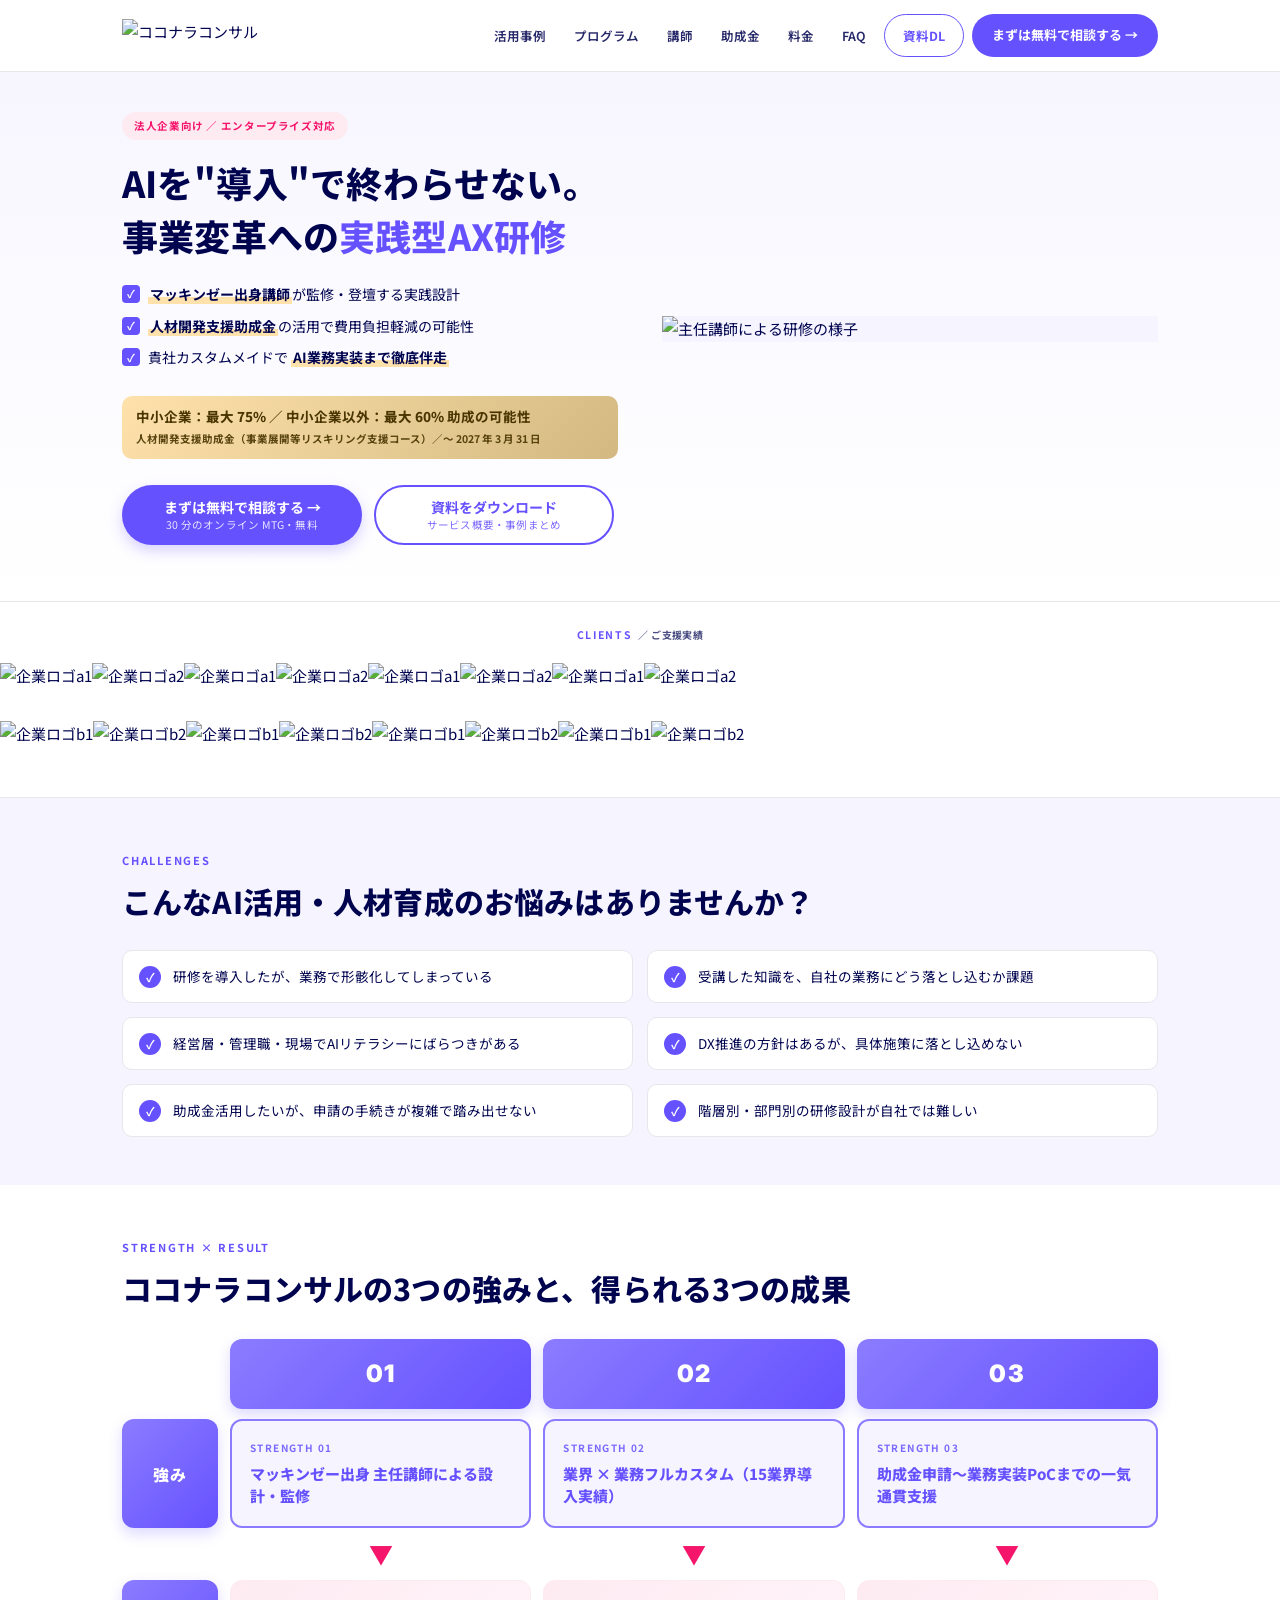
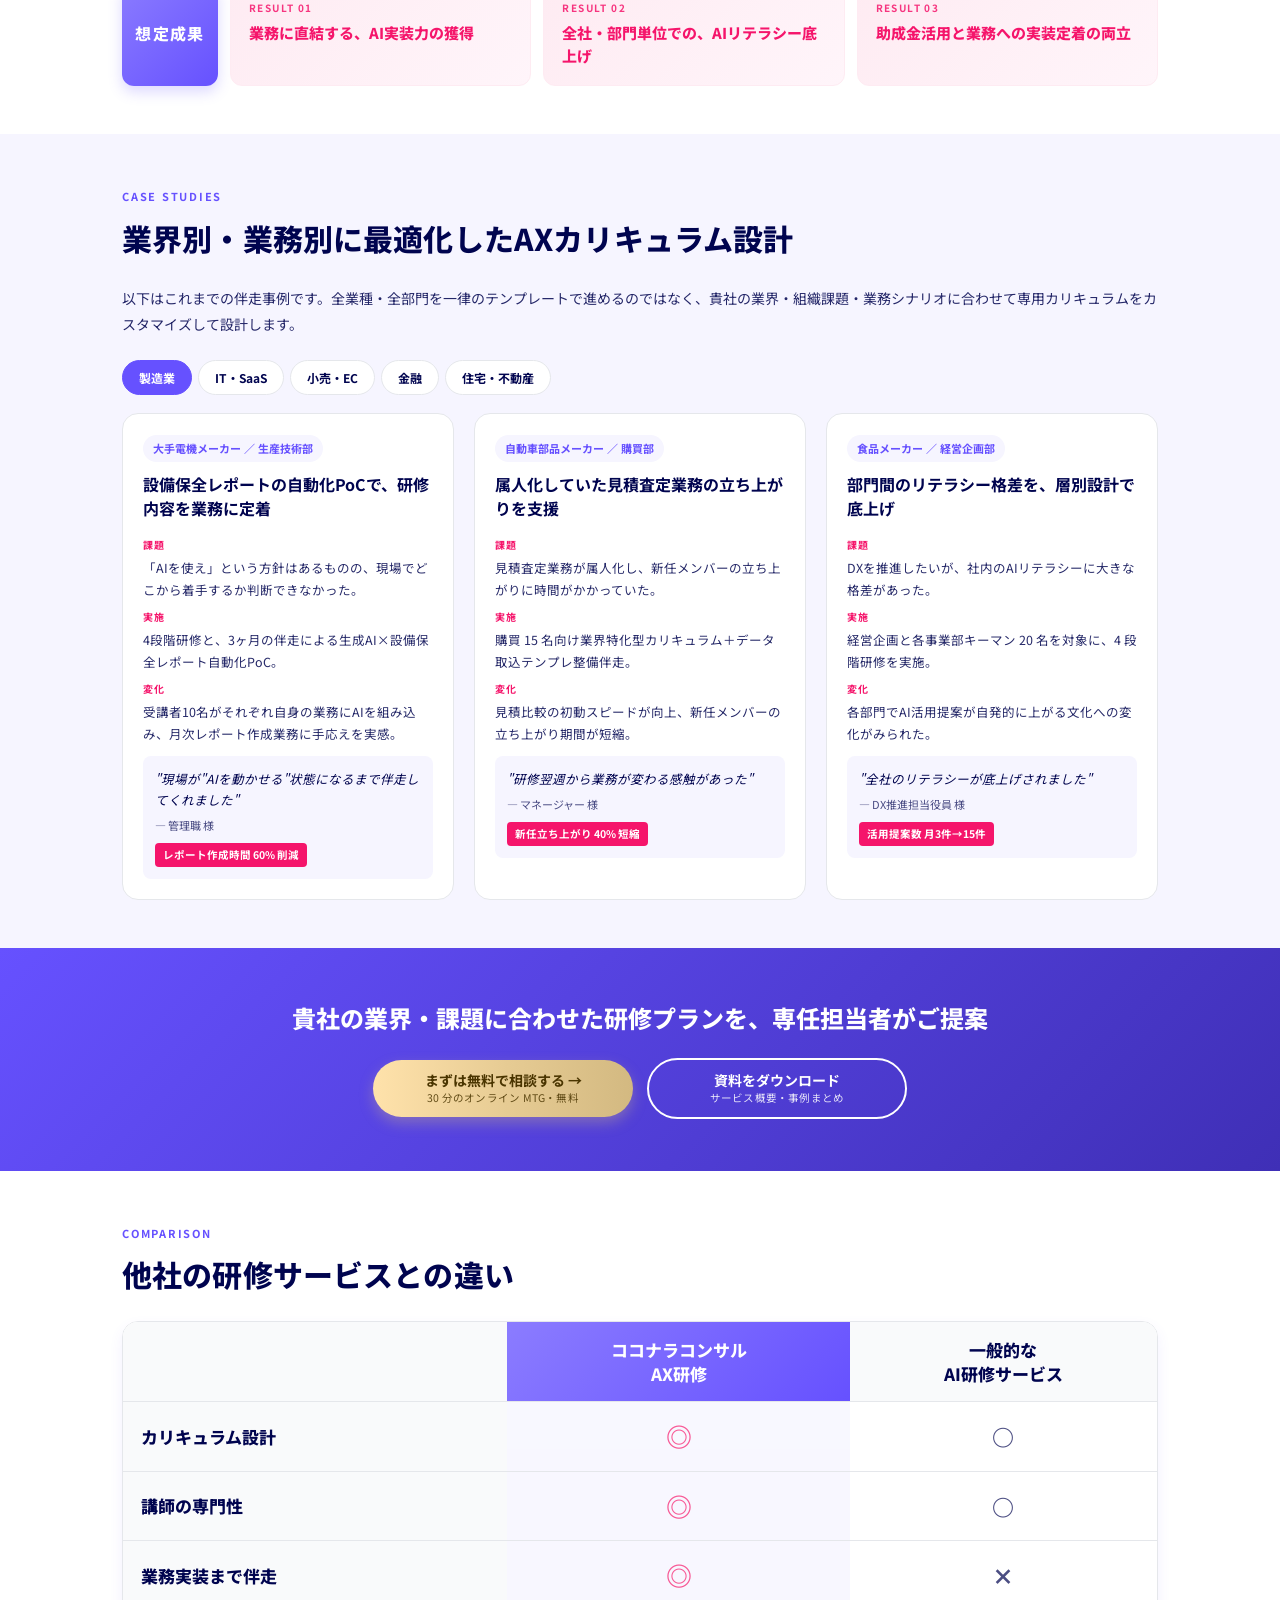
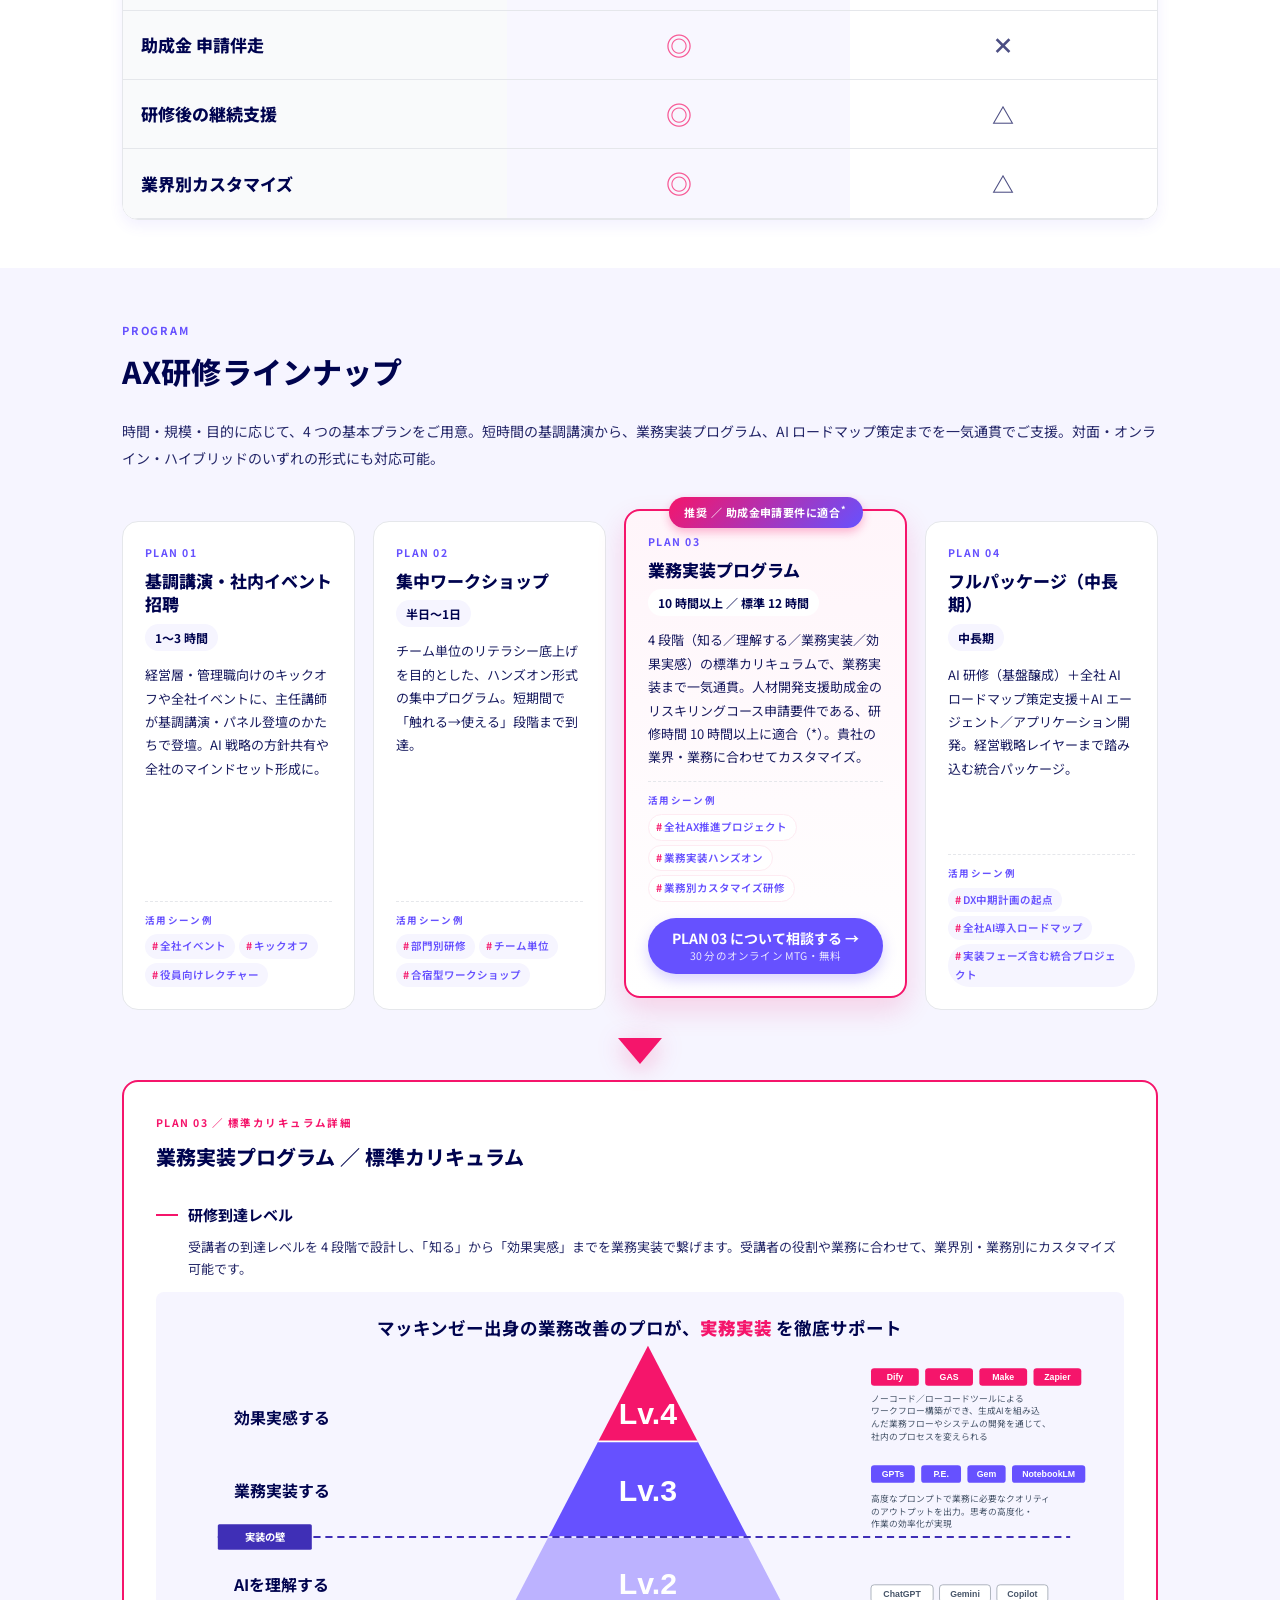
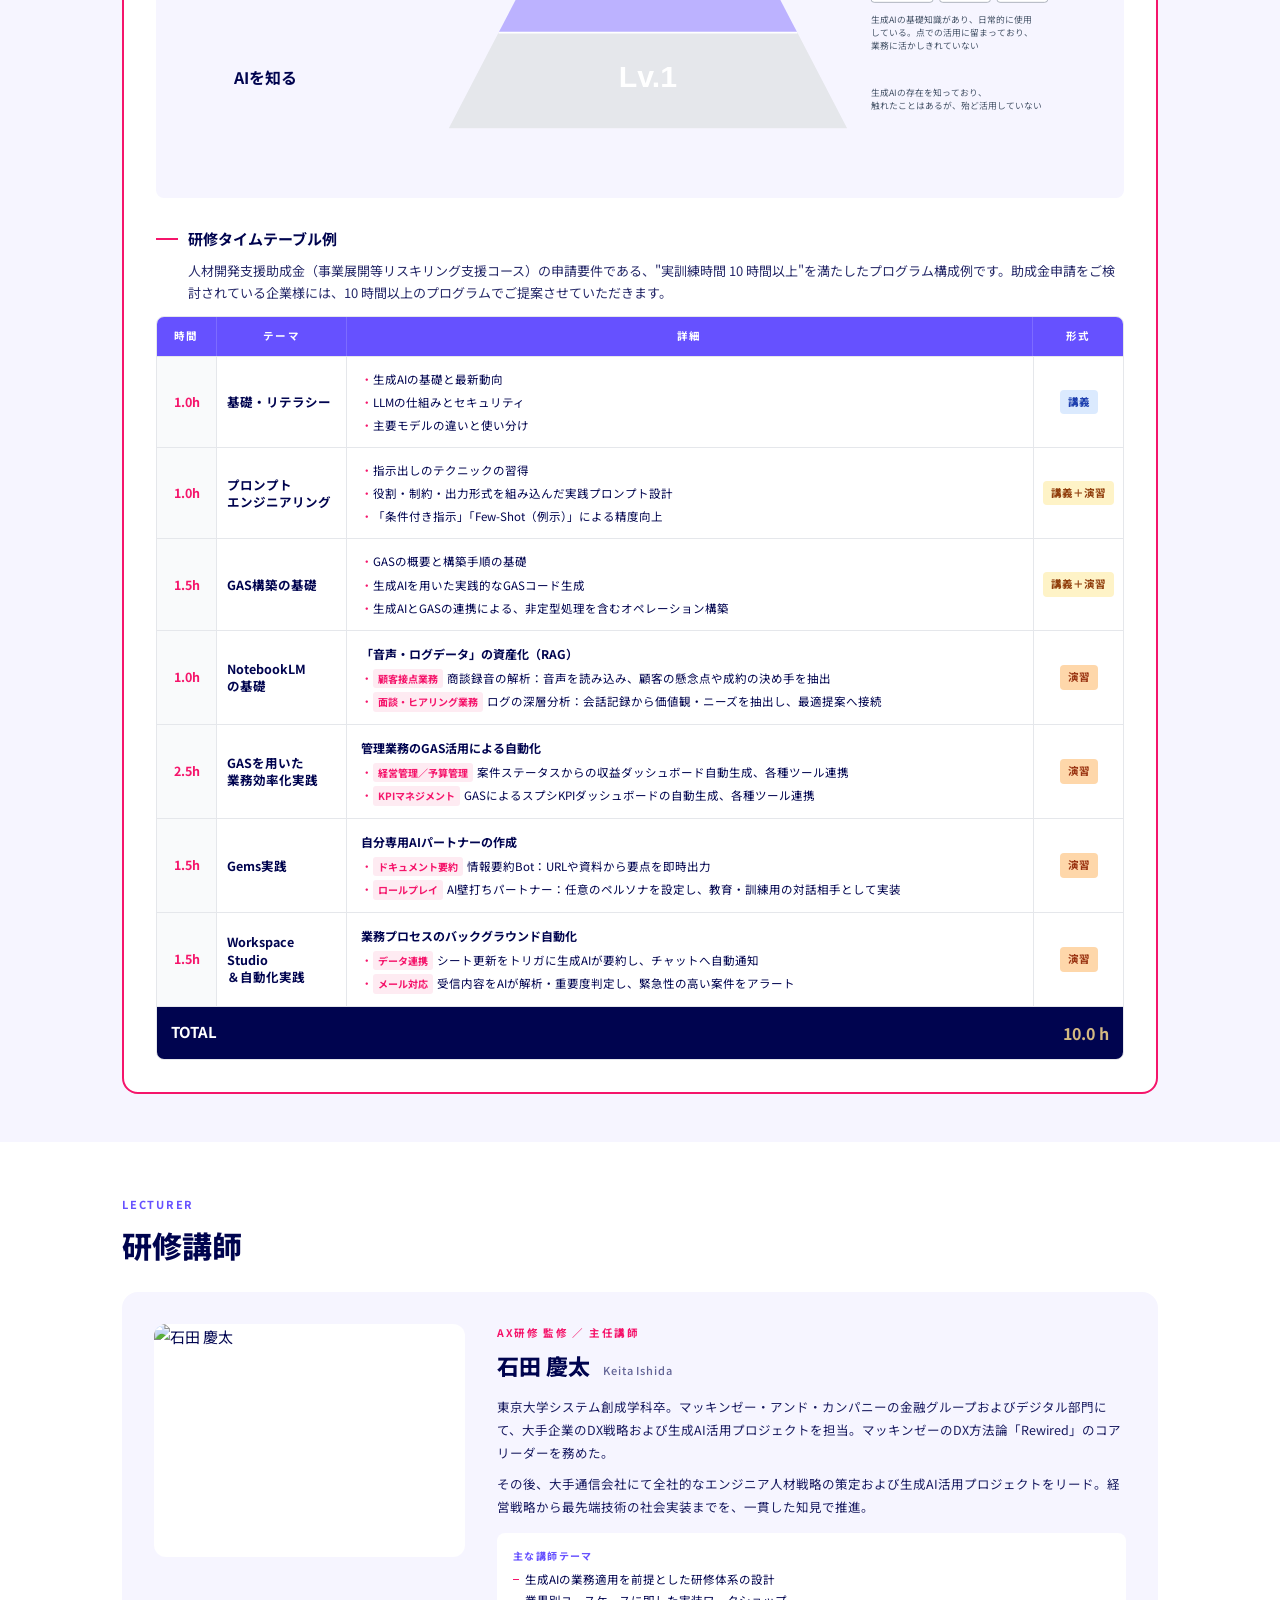
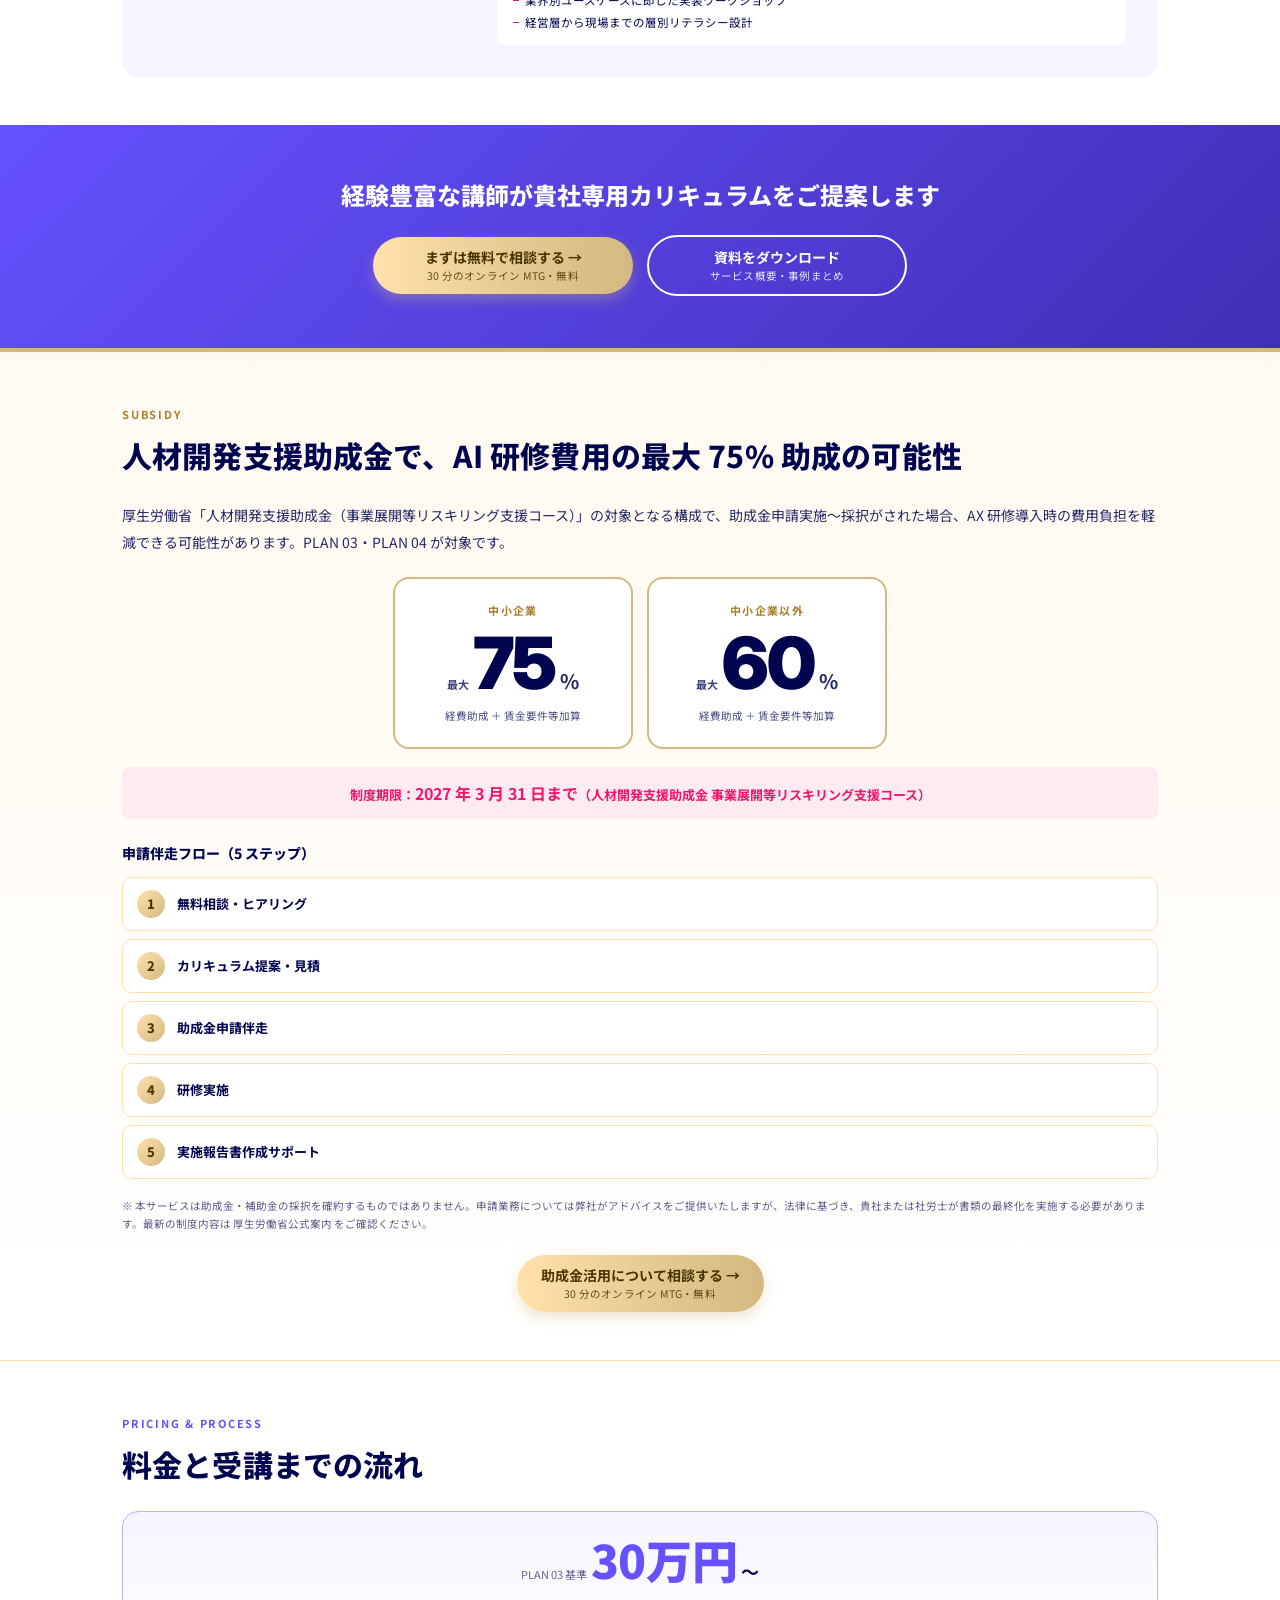
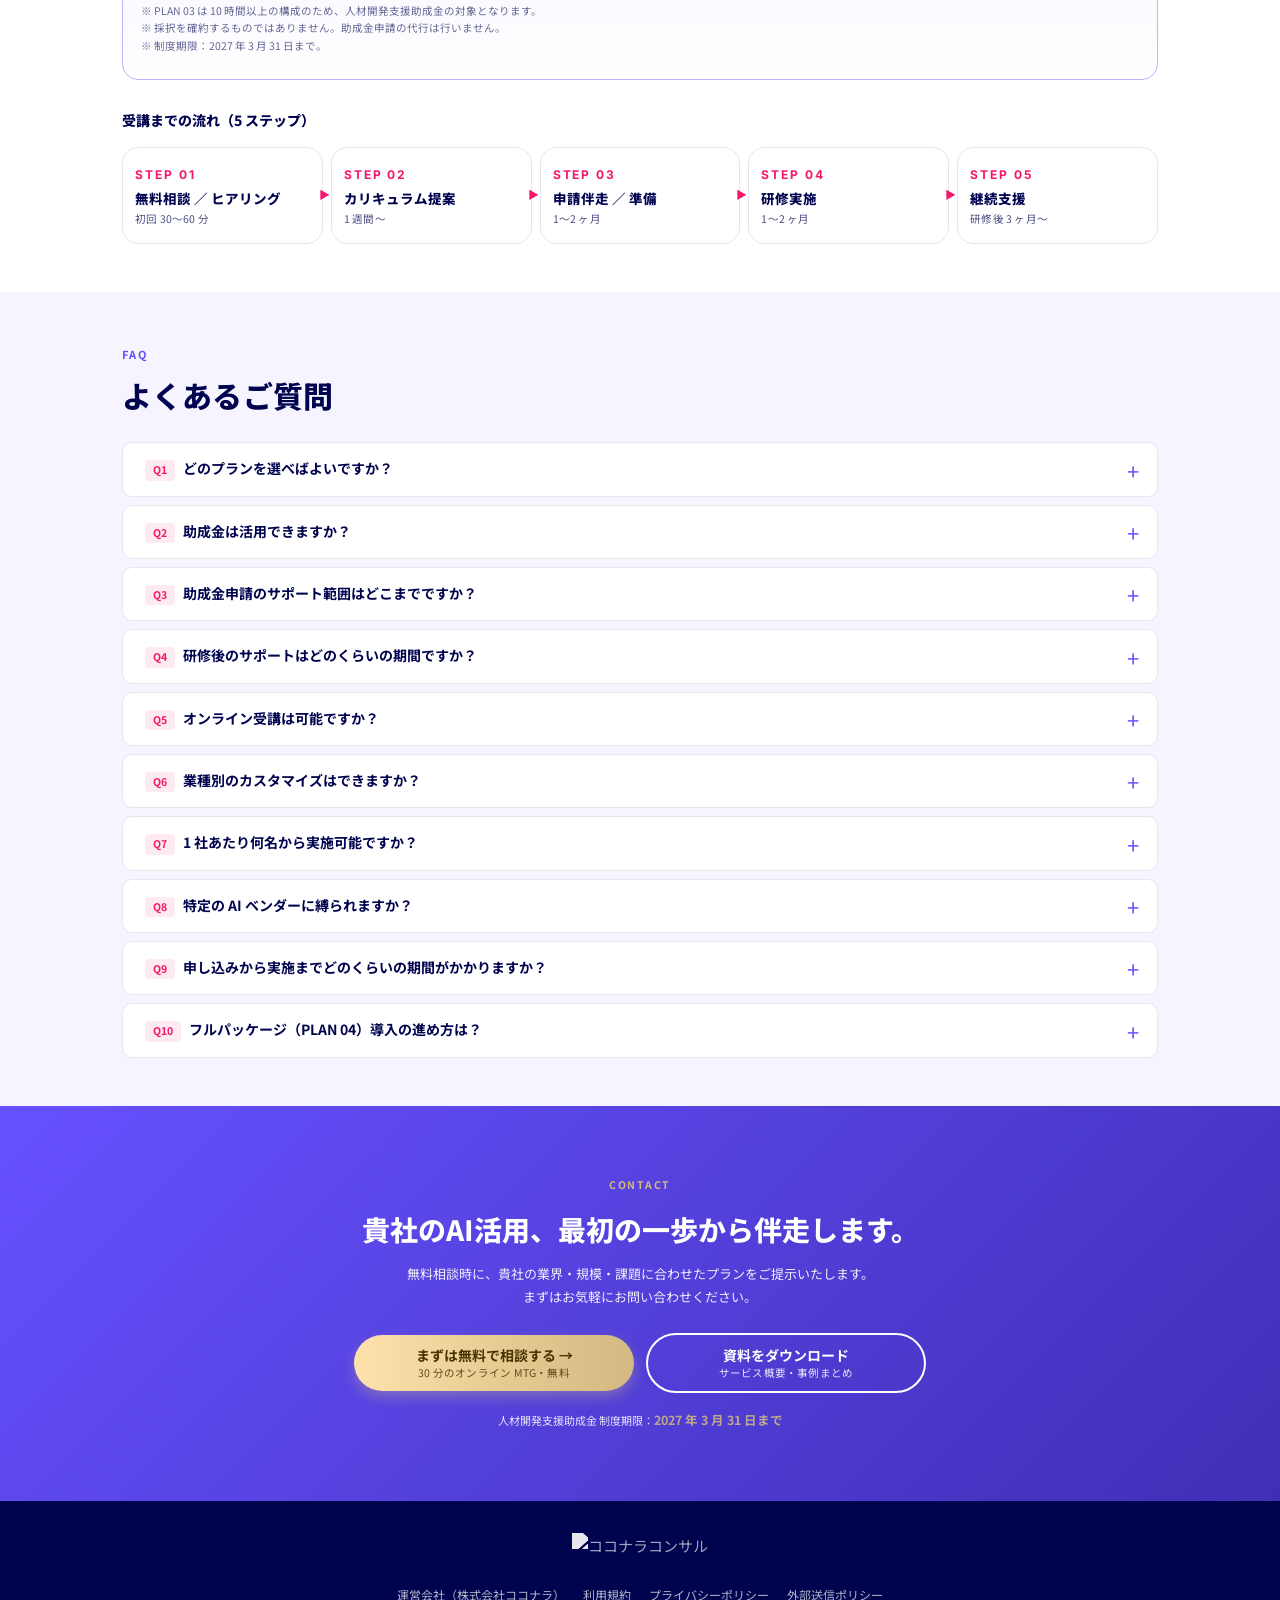
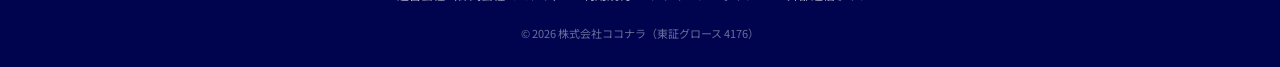
==== commit 5fa45d36: "Replace LP content with v13 (GTM added, Jicoo split URLs kept)" ====
--- a/index.html
+++ b/index.html
@@ -10,15 +10,16 @@
   <!-- End Google Tag Manager -->
   <meta charset="UTF-8">
   <meta name="viewport" content="width=device-width, initial-scale=1.0">
-  <title>coconala コンサル AI training | 事業変革への実践型AX研修</title>
-  <meta name="description" content="マッキンゼー社デジタルグループ出身講師によるカリキュラム設計と、1日 30万円〜のリーズナブルな価格を両立。貴社カスタムメイドでのAI業務実装を、徹底伴走します。">
+  <title>ココナラコンサル AX研修｜AIを"導入"で終わらせない 事業変革への実践型AX研修</title>
+  <meta name="description" content="マッキンゼー出身講師監修のAX研修。人材開発支援助成金で最大75%助成の可能性（〜2027年3月31日）。貴社カスタムメイドでAI業務実装まで徹底伴走。">
+  <meta property="og:title" content="ココナラコンサル AX研修｜事業変革への実践型AX研修">
+  <meta property="og:description" content="マッキンゼー出身講師監修・最大75%助成の可能性。貴社カスタムメイドでAI業務実装まで徹底伴走。">
 
   <link rel="preconnect" href="https://fonts.googleapis.com">
   <link rel="preconnect" href="https://fonts.gstatic.com" crossorigin>
-  <link href="https://fonts.googleapis.com/css2?family=Inter:wght@400;500;600;700&family=Noto+Sans+JP:wght@400;500;700;900&display=swap" rel="stylesheet">
-
-  <link rel="stylesheet" href="https://cdn.jsdelivr.net/npm/swiper@11/swiper-bundle.min.css">
-  <link rel="stylesheet" href="style.css">
+  <link href="https://fonts.googleapis.com/css2?family=Inter:wght@400;700;800;900&family=Noto+Sans+JP:wght@400;500;700;800;900&display=swap" rel="stylesheet">
+
+  <link rel="stylesheet" href="style_v13.css">
 </head>
 <body>
 <!-- Google Tag Manager (noscript) -->
@@ -26,48 +27,52 @@
 height="0" width="0" style="display:none;visibility:hidden"></iframe></noscript>
 <!-- End Google Tag Manager (noscript) -->
 
-<!-- Header -->
+<!-- ============ Header ============ -->
 <header class="site-header">
   <div class="container header-inner">
     <a href="https://consul.coconala.com/" target="_blank" rel="noopener" class="logo" aria-label="ココナラコンサル">
-      <img src="https://storage.googleapis.com/studio-design-asset-files/projects/9YWybnQQOM/s-423x46_webp_359c1765-1348-4fd3-8239-cecf022aec38.png" alt="ココナラコンサル" class="logo-img">
+      <img src="https://storage.googleapis.com/studio-design-asset-files/projects/9YWybnQQOM/s-423x46_webp_359c1765-1348-4fd3-8239-cecf022aec38.png" alt="ココナラコンサル">
     </a>
     <nav class="header-nav">
-      <a class="btn btn-ghost btn-sm" href="https://www.jicoo.com/t/OImpNc7ijXzg/f/PloqHgiaCp54" target="_blank" rel="noopener">
-        <svg class="btn-icon" viewBox="0 0 24 24" fill="none" stroke="currentColor" stroke-width="2" stroke-linecap="round" stroke-linejoin="round" aria-hidden="true">
-          <path d="M21 15v4a2 2 0 0 1-2 2H5a2 2 0 0 1-2-2v-4"/>
-          <polyline points="7 10 12 15 17 10"/>
-          <line x1="12" y1="15" x2="12" y2="3"/>
-        </svg>
-        <span class="short-label">資料DL →</span>
-        <span class="full-label">今すぐ資料をダウンロードする →</span>
-      </a>
-      <a class="btn btn-amber btn-sm" href="https://www.jicoo.com/t/OImpNc7ijXzg/f/UbfvGYmUFVAo" target="_blank" rel="noopener">
-        <svg class="btn-icon" viewBox="0 0 24 24" fill="none" stroke="currentColor" stroke-width="2" stroke-linecap="round" stroke-linejoin="round" aria-hidden="true">
-          <path d="M21 11.5a8.38 8.38 0 0 1-.9 3.8 8.5 8.5 0 0 1-7.6 4.7 8.38 8.38 0 0 1-3.8-.9L3 21l1.9-5.7a8.38 8.38 0 0 1-.9-3.8 8.5 8.5 0 0 1 4.7-7.6 8.38 8.38 0 0 1 3.8-.9h.5a8.48 8.48 0 0 1 8 8z"/>
-        </svg>
-        <span class="short-label">無料相談 →</span>
-        <span class="full-label">初回60分無料相談を予約する →</span>
-      </a>
+      <a class="header-link" href="#cases">活用事例</a>
+      <a class="header-link" href="#program">プログラム</a>
+      <a class="header-link" href="#lecturer">講師</a>
+      <a class="header-link" href="#subsidy">助成金</a>
+      <a class="header-link" href="#pricing">料金</a>
+      <a class="header-link" href="#faq">FAQ</a>
+      <a class="header-cta-sub" href="https://www.jicoo.com/t/OImpNc7ijXzg/f/qvlyqsakVIrL" target="_blank" rel="noopener">資料DL</a>
+      <a class="header-cta" href="https://www.jicoo.com/t/OImpNc7ijXzg/f/xqVp_iwj682y" target="_blank" rel="noopener">まずは無料で相談する →</a>
     </nav>
   </div>
 </header>
 
-<!-- FV -->
+<!-- ============ FV ============ -->
 <section class="fv">
   <div class="container fv-inner">
     <div class="fv-content">
-      <h1 class="fv-h1">AIを「導入」で終わらせない。<br>事業変革への<span class="hl">実践型AX研修</span></h1>
+      <span class="fv-pretag">法人企業向け ／ エンタープライズ対応</span>
+      <h1 class="fv-h1">AIを"導入"で終わらせない。<br>事業変革への<span class="hl">実践型AX研修</span></h1>
 
       <ul class="fv-features">
-        <li><span class="feat-num">01</span><span class="feat-text">マッキンゼー社デジタルグループ出身講師によるカリキュラム設計</span></li>
-        <li><span class="feat-num">02</span><span class="feat-text">1日 30万円〜のリーズナブルな価格</span></li>
-        <li><span class="feat-num">03</span><span class="feat-text">貴社カスタムメイドの AI業務実装まで徹底伴走</span></li>
+        <li><span class="check">✓</span><span><span class="hl-text">マッキンゼー出身講師</span>が監修・登壇する実践設計</span></li>
+        <li><span class="check">✓</span><span><span class="hl-text">人材開発支援助成金</span>の活用で費用負担軽減の可能性</span></li>
+        <li><span class="check">✓</span><span>貴社カスタムメイドで <span class="hl-text">AI業務実装まで徹底伴走</span></span></li>
       </ul>
 
+      <div class="fv-badge-subsidy">
+        <span class="subsidy-rate-text">中小企業：<strong>最大 75%</strong> ／ 中小企業以外：<strong>最大 60%</strong> 助成の可能性</span>
+        <span class="subsidy-deadline-text">人材開発支援助成金（事業展開等リスキリング支援コース）／〜 2027 年 3 月 31 日</span>
+      </div>
+
       <div class="fv-actions">
-        <a class="btn btn-amber btn-lg" href="https://www.jicoo.com/t/OImpNc7ijXzg/f/UbfvGYmUFVAo" target="_blank" rel="noopener">初回60分無料相談を予約する</a>
-        <a class="btn btn-ghost btn-lg" href="https://www.jicoo.com/t/OImpNc7ijXzg/f/PloqHgiaCp54" target="_blank" rel="noopener">今すぐ資料をダウンロードする</a>
+        <a class="btn btn-primary btn-lg btn-2line" href="https://www.jicoo.com/t/OImpNc7ijXzg/f/xqVp_iwj682y" target="_blank" rel="noopener">
+          <span class="btn-main">まずは無料で相談する →</span>
+          <span class="btn-sub">30 分のオンライン MTG・無料</span>
+        </a>
+        <a class="btn btn-secondary btn-lg btn-2line" href="https://www.jicoo.com/t/OImpNc7ijXzg/f/qvlyqsakVIrL" target="_blank" rel="noopener">
+          <span class="btn-main">資料をダウンロード</span>
+          <span class="btn-sub">サービス概要・事例まとめ</span>
+        </a>
       </div>
     </div>
 
@@ -77,326 +82,414 @@
   </div>
 </section>
 
-<!-- ===== CASE STUDIES ===== -->
-<section class="why">
-  <div class="container">
-    <p class="section-eyebrow"><span class="eyebrow-line"></span>CASE STUDIES</p>
-    <h2 class="section-h2">業界別・業務別に最適化したAXカリキュラム設計</h2>
+<!-- ============ Client Logos (Loop Wrap × 2行) ============ -->
+<section class="client-logos">
+  <p class="client-logos-label">CLIENTS<span class="client-logos-label-sub">／ ご支援実績</span></p>
+
+  <!-- 1行目 -->
+  <div class="loop_wrap">
+    <div class="img-list">
+      <li class="img-box"><img src="https://storage.googleapis.com/studio-design-asset-files/projects/9YWybnQQOM/s-1920x92_v-frms_webp_3fbd5434-bec4-4c8d-9152-b85a0edd209c.png" alt="企業ロゴa1" /></li>
+      <li class="img-box"><img src="https://storage.googleapis.com/studio-design-asset-files/projects/9YWybnQQOM/s-1920x92_v-frms_webp_bdbd5a33-b4da-480f-9b57-c70b982a1d39.png" alt="企業ロゴa2" /></li>
+      <li class="img-box"><img src="https://storage.googleapis.com/studio-design-asset-files/projects/9YWybnQQOM/s-1920x92_v-frms_webp_3fbd5434-bec4-4c8d-9152-b85a0edd209c.png" alt="企業ロゴa1" /></li>
+      <li class="img-box"><img src="https://storage.googleapis.com/studio-design-asset-files/projects/9YWybnQQOM/s-1920x92_v-frms_webp_bdbd5a33-b4da-480f-9b57-c70b982a1d39.png" alt="企業ロゴa2" /></li>
+    </div>
+    <div class="img-list">
+      <li class="img-box"><img src="https://storage.googleapis.com/studio-design-asset-files/projects/9YWybnQQOM/s-1920x92_v-frms_webp_3fbd5434-bec4-4c8d-9152-b85a0edd209c.png" alt="企業ロゴa1" /></li>
+      <li class="img-box"><img src="https://storage.googleapis.com/studio-design-asset-files/projects/9YWybnQQOM/s-1920x92_v-frms_webp_bdbd5a33-b4da-480f-9b57-c70b982a1d39.png" alt="企業ロゴa2" /></li>
+      <li class="img-box"><img src="https://storage.googleapis.com/studio-design-asset-files/projects/9YWybnQQOM/s-1920x92_v-frms_webp_3fbd5434-bec4-4c8d-9152-b85a0edd209c.png" alt="企業ロゴa1" /></li>
+      <li class="img-box"><img src="https://storage.googleapis.com/studio-design-asset-files/projects/9YWybnQQOM/s-1920x92_v-frms_webp_bdbd5a33-b4da-480f-9b57-c70b982a1d39.png" alt="企業ロゴa2" /></li>
+    </div>
+  </div>
+
+  <!-- 2行目 -->
+  <div class="loop_wrap">
+    <div class="img-list">
+      <li class="img-box"><img src="https://storage.googleapis.com/studio-design-asset-files/projects/9YWybnQQOM/s-1920x92_v-frms_webp_8ab41ca0-77ec-437e-9e43-e0a338bee898.png" alt="企業ロゴb1" /></li>
+      <li class="img-box"><img src="https://storage.googleapis.com/studio-design-asset-files/projects/9YWybnQQOM/s-1920x92_v-frms_webp_a2ac6205-c785-4d47-8b22-9c06ee407d04.png" alt="企業ロゴb2" /></li>
+      <li class="img-box"><img src="https://storage.googleapis.com/studio-design-asset-files/projects/9YWybnQQOM/s-1920x92_v-frms_webp_8ab41ca0-77ec-437e-9e43-e0a338bee898.png" alt="企業ロゴb1" /></li>
+      <li class="img-box"><img src="https://storage.googleapis.com/studio-design-asset-files/projects/9YWybnQQOM/s-1920x92_v-frms_webp_a2ac6205-c785-4d47-8b22-9c06ee407d04.png" alt="企業ロゴb2" /></li>
+    </div>
+    <div class="img-list">
+      <li class="img-box"><img src="https://storage.googleapis.com/studio-design-asset-files/projects/9YWybnQQOM/s-1920x92_v-frms_webp_8ab41ca0-77ec-437e-9e43-e0a338bee898.png" alt="企業ロゴb1" /></li>
+      <li class="img-box"><img src="https://storage.googleapis.com/studio-design-asset-files/projects/9YWybnQQOM/s-1920x92_v-frms_webp_a2ac6205-c785-4d47-8b22-9c06ee407d04.png" alt="企業ロゴb2" /></li>
+      <li class="img-box"><img src="https://storage.googleapis.com/studio-design-asset-files/projects/9YWybnQQOM/s-1920x92_v-frms_webp_8ab41ca0-77ec-437e-9e43-e0a338bee898.png" alt="企業ロゴb1" /></li>
+      <li class="img-box"><img src="https://storage.googleapis.com/studio-design-asset-files/projects/9YWybnQQOM/s-1920x92_v-frms_webp_a2ac6205-c785-4d47-8b22-9c06ee407d04.png" alt="企業ロゴb2" /></li>
+    </div>
+  </div>
+</section>
+
+<!-- ============ Problems (課題共感) ============ -->
+<section class="problems">
+  <div class="container">
+    <p class="section-eyebrow">CHALLENGES</p>
+    <h2 class="section-title">こんなAI活用・人材育成のお悩みはありませんか？</h2>
+
+    <ul class="problem-list">
+      <li class="problem-item"><span class="problem-check">✓</span>研修を導入したが、業務で形骸化してしまっている</li>
+      <li class="problem-item"><span class="problem-check">✓</span>受講した知識を、自社の業務にどう落とし込むか課題</li>
+      <li class="problem-item"><span class="problem-check">✓</span>経営層・管理職・現場でAIリテラシーにばらつきがある</li>
+      <li class="problem-item"><span class="problem-check">✓</span>DX推進の方針はあるが、具体施策に落とし込めない</li>
+      <li class="problem-item"><span class="problem-check">✓</span>助成金活用したいが、申請の手続きが複雑で踏み出せない</li>
+      <li class="problem-item"><span class="problem-check">✓</span>階層別・部門別の研修設計が自社では難しい</li>
+    </ul>
+  </div>
+</section>
+
+<!-- ============ Benefits マトリックス化 ============ -->
+<section class="benefits">
+  <div class="container">
+    <p class="section-eyebrow">STRENGTH × RESULT</p>
+    <h2 class="section-title">ココナラコンサルの3つの強みと、得られる3つの成果</h2>
+
+    <div class="benefit-matrix">
+      <!-- 行1：列ヘッダー（PCのみ表示） -->
+      <div class="benefit-corner" aria-hidden="true"></div>
+      <div class="benefit-col-header benefit-col-1">01</div>
+      <div class="benefit-col-header benefit-col-2">02</div>
+      <div class="benefit-col-header benefit-col-3">03</div>
+
+      <!-- 行2：強み -->
+      <div class="benefit-row-header row-strength">強み</div>
+      <div class="benefit-cell cell-strength cell-strength-1">
+        <p class="benefit-label">STRENGTH 01</p>
+        <h3>マッキンゼー出身 主任講師による設計・監修</h3>
+      </div>
+      <div class="benefit-cell cell-strength cell-strength-2">
+        <p class="benefit-label">STRENGTH 02</p>
+        <h3>業界 × 業務フルカスタム（15業界導入実績）</h3>
+      </div>
+      <div class="benefit-cell cell-strength cell-strength-3">
+        <p class="benefit-label">STRENGTH 03</p>
+        <h3>助成金申請〜業務実装PoCまでの一気通貫支援</h3>
+      </div>
+
+      <!-- 行3：矢印（STRENGTH→RESULTのつなぎ） -->
+      <div class="benefit-arrow-spacer" aria-hidden="true"></div>
+      <div class="benefit-arrow benefit-arrow-1" aria-hidden="true">▼</div>
+      <div class="benefit-arrow benefit-arrow-2" aria-hidden="true">▼</div>
+      <div class="benefit-arrow benefit-arrow-3" aria-hidden="true">▼</div>
+
+      <!-- 行4：想定成果 -->
+      <div class="benefit-row-header row-result">想定成果</div>
+      <div class="benefit-cell cell-result cell-result-1">
+        <p class="benefit-label">RESULT 01</p>
+        <h3>業務に直結する、AI実装力の獲得</h3>
+      </div>
+      <div class="benefit-cell cell-result cell-result-2">
+        <p class="benefit-label">RESULT 02</p>
+        <h3>全社・部門単位での、AIリテラシー底上げ</h3>
+      </div>
+      <div class="benefit-cell cell-result cell-result-3">
+        <p class="benefit-label">RESULT 03</p>
+        <h3>助成金活用と業務への実装定着の両立</h3>
+      </div>
+    </div>
+  </div>
+</section>
+
+<!-- ============ Cases ============ -->
+<section class="cases" id="cases">
+  <div class="container">
+    <p class="section-eyebrow">CASE STUDIES</p>
+    <h2 class="section-title">業界別・業務別に最適化したAXカリキュラム設計</h2>
     <p class="section-lead">以下はこれまでの伴走事例です。全業種・全部門を一律のテンプレートで進めるのではなく、貴社の業界・組織課題・業務シナリオに合わせて専用カリキュラムをカスタマイズして設計します。</p>
 
-        <div class="industry-tabs">
-          <button class="tab is-active" data-industry="manufacturing" type="button">製造業</button>
-          <button class="tab" data-industry="it" type="button">IT・SaaS</button>
-          <button class="tab" data-industry="retail" type="button">小売・EC</button>
-          <button class="tab" data-industry="finance" type="button">金融</button>
-          <button class="tab" data-industry="housing" type="button">住宅・不動産</button>
-        </div>
-
-        <div class="industry-panel is-active" data-industry="manufacturing">
-          <div class="swiper case-swiper">
-            <div class="swiper-wrapper">
-              <div class="swiper-slide">
-                <article class="case-card">
-                  <p class="case-tag">大手電機メーカー ／ 生産技術部</p>
-                  <h3 class="case-h3">設備保全レポートの自動化PoCで、研修内容を業務に定着</h3>
-                  <dl class="case-list">
-                    <dt>課題</dt><dd>「AIを使え」という方針はあるものの、現場でどこから着手するか判断できなかった。</dd>
-                    <dt>実施</dt><dd>4段階研修と、3ヶ月の伴走による生成AI×設備保全レポート自動化PoC。</dd>
-                    <dt>変化</dt><dd>受講者10名がそれぞれ自身の業務にAIを組み込み、月次レポート作成業務に手応えを実感。</dd>
-                  </dl>
-                  <p class="case-voice">
-                    <span class="case-voice-label">VOICE — 導入企業様の声</span>
-                    <em>"現場が"AIを動かせる"状態になるまで伴走してくれました"</em>
-                    <span class="case-voice-meta">— 管理職 様</span>
-                  </p>
-                </article>
-              </div>
-              <div class="swiper-slide">
-                <article class="case-card">
-                  <p class="case-tag">自動車部品メーカー ／ 購買部</p>
-                  <h3 class="case-h3">属人化していた見積査定業務の立ち上がりを支援</h3>
-                  <dl class="case-list">
-                    <dt>課題</dt><dd>見積査定業務が属人化し、新任メンバーの立ち上がりに時間がかかっていた。</dd>
-                    <dt>実施</dt><dd>購買 15 名向け業界特化型カリキュラム＋データ取込テンプレ整備伴走。</dd>
-                    <dt>変化</dt><dd>見積比較の初動スピードが向上、新任メンバーの立ち上がり期間が短縮。</dd>
-                  </dl>
-                  <p class="case-voice">
-                    <span class="case-voice-label">VOICE — 導入企業様の声</span>
-                    <em>"研修翌週から業務が変わる感触があった"</em>
-                    <span class="case-voice-meta">— マネージャー 様</span>
-                  </p>
-                </article>
-              </div>
-              <div class="swiper-slide">
-                <article class="case-card">
-                  <p class="case-tag">食品メーカー ／ 経営企画部</p>
-                  <h3 class="case-h3">部門間のリテラシー格差を、層別設計で底上げ</h3>
-                  <dl class="case-list">
-                    <dt>課題</dt><dd>DXを推進したいが、社内のAIリテラシーに大きな格差があった。</dd>
-                    <dt>実施</dt><dd>経営企画と各事業部キーマン 20 名を対象に、4 段階研修を実施。</dd>
-                    <dt>変化</dt><dd>各部門でAI活用提案が自発的に上がる文化への変化がみられた。</dd>
-                  </dl>
-                  <p class="case-voice">
-                    <span class="case-voice-label">VOICE — 導入企業様の声</span>
-                    <em>"全社のリテラシーが底上げされました"</em>
-                    <span class="case-voice-meta">— DX推進担当役員 様</span>
-                  </p>
-                </article>
-              </div>
-            </div>
-            <div class="swiper-pagination"></div>
-            <button class="swiper-button-prev" type="button" aria-label="前へ"></button>
-            <button class="swiper-button-next" type="button" aria-label="次へ"></button>
-          </div>
-        </div>
-
-        <div class="industry-panel" data-industry="it">
-          <div class="swiper case-swiper">
-            <div class="swiper-wrapper">
-              <div class="swiper-slide">
-                <article class="case-card">
-                  <p class="case-tag">SaaSスタートアップ ／ プロダクト開発部</p>
-                  <h3 class="case-h3">AIコーディングツールの実装研修で、開発スピードを加速</h3>
-                  <dl class="case-list">
-                    <dt>課題</dt><dd>Cursor／Claude Code 等のAIコーディングツールを使い切れていなかった。</dd>
-                    <dt>実施</dt><dd>エンジニア 20 名向けの実装研修と、週次伴走を実施。</dd>
-                    <dt>変化</dt><dd>開発スピードに体感の手応え。新メンバーのオンボード期間も短縮。</dd>
-                  </dl>
-                  <p class="case-voice">
-                    <span class="case-voice-label">VOICE — 導入企業様の声</span>
-                    <em>"実装に踏み込んだ実践的な内容で、業務への持ち帰りがスムーズでした"</em>
-                    <span class="case-voice-meta">— CTO 様</span>
-                  </p>
-                </article>
-              </div>
-              <div class="swiper-slide">
-                <article class="case-card">
-                  <p class="case-tag">上場IT企業 ／ マーケティング部</p>
-                  <h3 class="case-h3">AI広告クリエイティブ制作の運用定着まで設計</h3>
-                  <dl class="case-list">
-                    <dt>課題</dt><dd>生成AIをマーケに組み込みたいが、運用が継続しなかった。</dd>
-                    <dt>実施</dt><dd>マーケティング 12 名向けにAI広告クリエイティブの実装研修を実施。</dd>
-                    <dt>変化</dt><dd>AI広告制作パイプラインが社内に定着。</dd>
-                  </dl>
-                  <p class="case-voice">
-                    <span class="case-voice-label">VOICE — 導入企業様の声</span>
-                    <em>"やって終わりではなく、続く設計が秀逸"</em>
-                    <span class="case-voice-meta">— マーケティング責任者 様</span>
-                  </p>
-                </article>
-              </div>
-              <div class="swiper-slide">
-                <article class="case-card">
-                  <p class="case-tag">IT受託開発 ／ 営業部</p>
-                  <h3 class="case-h3">提案書作成業務へのAI活用を、習慣化レベルまで支援</h3>
-                  <dl class="case-list">
-                    <dt>課題</dt><dd>提案書作成に時間がかかり、商談数が伸び悩んでいた。</dd>
-                    <dt>実施</dt><dd>営業 10 名向けの 3 日間集中研修を実施。</dd>
-                    <dt>変化</dt><dd>提案書ドラフトをAIで作成する習慣が定着。</dd>
-                  </dl>
-                  <p class="case-voice">
-                    <span class="case-voice-label">VOICE — 導入企業様の声</span>
-                    <em>"現場で本当に使う技術を学べました"</em>
-                    <span class="case-voice-meta">— 営業マネージャー 様</span>
-                  </p>
-                </article>
-              </div>
-            </div>
-            <div class="swiper-pagination"></div>
-            <button class="swiper-button-prev" type="button" aria-label="前へ"></button>
-            <button class="swiper-button-next" type="button" aria-label="次へ"></button>
-          </div>
-        </div>
-
-        <div class="industry-panel" data-industry="retail">
-          <div class="swiper case-swiper">
-            <div class="swiper-wrapper">
-              <div class="swiper-slide">
-                <article class="case-card">
-                  <p class="case-tag">大手小売チェーン ／ EC運営部</p>
-                  <h3 class="case-h3">商品ページ制作のリードタイム短縮を実現</h3>
-                  <dl class="case-list">
-                    <dt>課題</dt><dd>商品ページ制作が滞留し、新商品の掲載が遅れがちだった。</dd>
-                    <dt>実施</dt><dd>EC担当 8 名向けに、生成AIの実装研修を実施。</dd>
-                    <dt>変化</dt><dd>商品ページ作成のリードタイムが短縮、掲載点数が増加。</dd>
-                  </dl>
-                  <p class="case-voice">
-                    <span class="case-voice-label">VOICE — 導入企業様の声</span>
-                    <em>"効果が見える研修だった"</em>
-                    <span class="case-voice-meta">— EC責任者 様</span>
-                  </p>
-                </article>
-              </div>
-              <div class="swiper-slide">
-                <article class="case-card">
-                  <p class="case-tag">ホームセンターチェーン ／ MD部</p>
-                  <h3 class="case-h3">販売データ分析の属人化を解消</h3>
-                  <dl class="case-list">
-                    <dt>課題</dt><dd>販売データ分析が属人化していた。</dd>
-                    <dt>実施</dt><dd>MD 12 名向けに、データ分析×AI をテーマとした研修を実施。</dd>
-                    <dt>変化</dt><dd>店長会で発信される販促企画にAI仮説が増加。</dd>
-                  </dl>
-                  <p class="case-voice">
-                    <span class="case-voice-label">VOICE — 導入企業様の声</span>
-                    <em>"現場の言葉でAIを語れるようになりました"</em>
-                    <span class="case-voice-meta">— MD責任者 様</span>
-                  </p>
-                </article>
-              </div>
-              <div class="swiper-slide">
-                <article class="case-card">
-                  <p class="case-tag">アパレルブランド ／ 店舗運営部</p>
-                  <h3 class="case-h3">店舗ごとのリテラシー格差を一律で底上げ</h3>
-                  <dl class="case-list">
-                    <dt>課題</dt><dd>店舗ごとに PC・AI リテラシーの格差があった。</dd>
-                    <dt>実施</dt><dd>エリアマネージャーと店長合計 30 名向けの基礎研修を実施。</dd>
-                    <dt>変化</dt><dd>店舗発信の SNS コンテンツが AI で内製化。</dd>
-                  </dl>
-                  <p class="case-voice">
-                    <span class="case-voice-label">VOICE — 導入企業様の声</span>
-                    <em>"全店一律のリテラシー底上げに効いた"</em>
-                    <span class="case-voice-meta">— エリアマネージャー 様</span>
-                  </p>
-                </article>
-              </div>
-            </div>
-            <div class="swiper-pagination"></div>
-            <button class="swiper-button-prev" type="button" aria-label="前へ"></button>
-            <button class="swiper-button-next" type="button" aria-label="次へ"></button>
-          </div>
-        </div>
-
-        <div class="industry-panel" data-industry="finance">
-          <div class="swiper case-swiper">
-            <div class="swiper-wrapper">
-              <div class="swiper-slide">
-                <article class="case-card">
-                  <p class="case-tag">大手金融機関 ／ リテール営業部</p>
-                  <h3 class="case-h3">セキュリティ要件まで踏み込んだAI活用研修</h3>
-                  <dl class="case-list">
-                    <dt>課題</dt><dd>営業会議資料作成が業務を圧迫していた。</dd>
-                    <dt>実施</dt><dd>営業 40 名向けの AI 活用研修と、セキュリティガイドラインの整備を支援。</dd>
-                    <dt>変化</dt><dd>会議資料の準備時間が短縮、商談数が増加。</dd>
-                  </dl>
-                  <p class="case-voice">
-                    <span class="case-voice-label">VOICE — 導入企業様の声</span>
-                    <em>"金融特有のセキュリティ要件まで踏み込んだ研修だった"</em>
-                    <span class="case-voice-meta">— 営業部長 様</span>
-                  </p>
-                </article>
-              </div>
-              <div class="swiper-slide">
-                <article class="case-card">
-                  <p class="case-tag">保険会社 ／ 商品企画部</p>
-                  <h3 class="case-h3">商品開発リサーチの加速を支援</h3>
-                  <dl class="case-list">
-                    <dt>課題</dt><dd>商品開発のリサーチに時間がかかっていた。</dd>
-                    <dt>実施</dt><dd>企画 15 名向けに、リサーチ業務へのAI実装研修を実施。</dd>
-                    <dt>変化</dt><dd>商品コンセプト検討までの期間が短縮。</dd>
-                  </dl>
-                  <p class="case-voice">
-                    <span class="case-voice-label">VOICE — 導入企業様の声</span>
-                    <em>"社内に使える人が増えた実感があります"</em>
-                    <span class="case-voice-meta">— 商品企画責任者 様</span>
-                  </p>
-                </article>
-              </div>
-              <div class="swiper-slide">
-                <article class="case-card">
-                  <p class="case-tag">証券会社 ／ リスク管理部</p>
-                  <h3 class="case-h3">レポート作成プロセスを再設計</h3>
-                  <dl class="case-list">
-                    <dt>課題</dt><dd>レポート作成業務に効率化の課題があった。</dd>
-                    <dt>実施</dt><dd>リスク管理 20 名向けの 4 段階研修を実施。</dd>
-                    <dt>変化</dt><dd>定型レポート作成プロセスを再設計し、業務負荷を軽減。</dd>
-                  </dl>
-                  <p class="case-voice">
-                    <span class="case-voice-label">VOICE — 導入企業様の声</span>
-                    <em>"リスク部門でも安心して使えるAI活用法を学べました"</em>
-                    <span class="case-voice-meta">— リスク管理マネージャー 様</span>
-                  </p>
-                </article>
-              </div>
-            </div>
-            <div class="swiper-pagination"></div>
-            <button class="swiper-button-prev" type="button" aria-label="前へ"></button>
-            <button class="swiper-button-next" type="button" aria-label="次へ"></button>
-          </div>
-        </div>
-
-        <div class="industry-panel" data-industry="housing">
-          <div class="swiper case-swiper">
-            <div class="swiper-wrapper">
-              <div class="swiper-slide">
-                <article class="case-card">
-                  <p class="case-tag">大手住宅メーカー ／ 賃貸管理事業部</p>
-                  <h3 class="case-h3">トップ営業の暗黙知を、形式知化</h3>
-                  <dl class="case-list">
-                    <dt>課題</dt><dd>トップ営業の音声トークと判断ロジックが属人化し、組織として再現できていなかった。</dd>
-                    <dt>実施</dt><dd>音声トーク収集→AIによる形式知化と、顧客潜在ニーズ分析・物件レコメンドのプロンプト設計まで伴走。</dd>
-                    <dt>変化</dt><dd>新任営業のロープレ品質が向上、初動の応対水準が均質化。</dd>
-                  </dl>
-                  <p class="case-voice">
-                    <span class="case-voice-label">VOICE — 導入企業様の声</span>
-                    <em>"暗黙知を組織の資産に変えるという発想は、自社にはなかった"</em>
-                    <span class="case-voice-meta">— 営業推進責任者 様</span>
-                  </p>
-                </article>
-              </div>
-              <div class="swiper-slide">
-                <article class="case-card">
-                  <p class="case-tag">ハウスメーカー ／ 用地開発部</p>
-                  <h3 class="case-h3">用地評価とドラフト企画の高速化</h3>
-                  <dl class="case-list">
-                    <dt>課題</dt><dd>用地評価・周辺事例分析・企画書ドラフトに、ベテランの工数が集中していた。</dd>
-                    <dt>実施</dt><dd>周辺賃料・売買事例の自動抽出、開発企画書ドラフトのプロンプト整備を伴走。</dd>
-                    <dt>変化</dt><dd>初期検討の工数が短縮、ベテランは判断・交渉に時間を割けるように。</dd>
-                  </dl>
-                  <p class="case-voice">
-                    <span class="case-voice-label">VOICE — 導入企業様の声</span>
-                    <em>"用地評価という"職人芸"の領域を、AIで再現していくための実装の勘所を学べた"</em>
-                    <span class="case-voice-meta">— 用地開発部長 様</span>
-                  </p>
-                </article>
-              </div>
-              <div class="swiper-slide">
-                <article class="case-card">
-                  <p class="case-tag">不動産仲介 ／ 営業部</p>
-                  <h3 class="case-h3">提案メール・比較表の自動生成で、営業の動き方を変える</h3>
-                  <dl class="case-list">
-                    <dt>課題</dt><dd>顧客要望ベースの提案メールや物件比較表の作成に、毎回多くの工数がかかっていた。</dd>
-                    <dt>実施</dt><dd>営業 12 名向けに、要望→提案メール・比較表の自動生成プロンプト整備とハンズオン研修を実施。</dd>
-                    <dt>変化</dt><dd>初動の提案速度が大幅に向上、商談あたりの接点回数が増加。</dd>
-                  </dl>
-                  <p class="case-voice">
-                    <span class="case-voice-label">VOICE — 導入企業様の声</span>
-                    <em>"提案準備にかかっていた時間を、顧客との対話に回せるようになりました"</em>
-                    <span class="case-voice-meta">— 営業マネージャー 様</span>
-                  </p>
-                </article>
-              </div>
-            </div>
-            <div class="swiper-pagination"></div>
-            <button class="swiper-button-prev" type="button" aria-label="前へ"></button>
-            <button class="swiper-button-next" type="button" aria-label="次へ"></button>
-          </div>
-        </div>
-  </div>
-</section>
-
-<!-- ===== PROGRAM ===== -->
-<section class="program">
-  <div class="container">
-    <p class="section-eyebrow"><span class="eyebrow-line"></span>PROGRAM</p>
-    <h2 class="section-h2">AX研修ラインナップ</h2>
-    <p class="section-lead">時間・規模・目的に応じて、4つの基本プランをご用意。短時間の基調講演から、業務実装プログラム、AIロードマップ策定までを一気通貫でご支援。対面・オンライン・ハイブリッドのいずれの形式にも対応可能。</p>
+    <div class="case-tabs">
+      <button class="case-tab is-active" data-filter="manufacturing" type="button">製造業</button>
+      <button class="case-tab" data-filter="it" type="button">IT・SaaS</button>
+      <button class="case-tab" data-filter="retail" type="button">小売・EC</button>
+      <button class="case-tab" data-filter="finance" type="button">金融</button>
+      <button class="case-tab" data-filter="housing" type="button">住宅・不動産</button>
+    </div>
+
+    <div class="case-grid">
+      <article class="case-card" data-category="manufacturing">
+        <p class="case-tag">大手電機メーカー ／ 生産技術部</p>
+        <h3 class="case-title">設備保全レポートの自動化PoCで、研修内容を業務に定着</h3>
+        <dl class="case-list">
+          <dt>課題</dt><dd>「AIを使え」という方針はあるものの、現場でどこから着手するか判断できなかった。</dd>
+          <dt>実施</dt><dd>4段階研修と、3ヶ月の伴走による生成AI×設備保全レポート自動化PoC。</dd>
+          <dt>変化</dt><dd>受講者10名がそれぞれ自身の業務にAIを組み込み、月次レポート作成業務に手応えを実感。</dd>
+        </dl>
+        <p class="case-voice">
+          <em>"現場が"AIを動かせる"状態になるまで伴走してくれました"</em>
+          <span class="case-voice-meta">— 管理職 様</span>
+          <span class="case-voice-result">レポート作成時間 60% 削減</span>
+        </p>
+      </article>
+
+      <article class="case-card" data-category="manufacturing">
+        <p class="case-tag">自動車部品メーカー ／ 購買部</p>
+        <h3 class="case-title">属人化していた見積査定業務の立ち上がりを支援</h3>
+        <dl class="case-list">
+          <dt>課題</dt><dd>見積査定業務が属人化し、新任メンバーの立ち上がりに時間がかかっていた。</dd>
+          <dt>実施</dt><dd>購買 15 名向け業界特化型カリキュラム＋データ取込テンプレ整備伴走。</dd>
+          <dt>変化</dt><dd>見積比較の初動スピードが向上、新任メンバーの立ち上がり期間が短縮。</dd>
+        </dl>
+        <p class="case-voice">
+          <em>"研修翌週から業務が変わる感触があった"</em>
+          <span class="case-voice-meta">— マネージャー 様</span>
+          <span class="case-voice-result">新任立ち上がり 40% 短縮</span>
+        </p>
+      </article>
+
+      <article class="case-card" data-category="manufacturing">
+        <p class="case-tag">食品メーカー ／ 経営企画部</p>
+        <h3 class="case-title">部門間のリテラシー格差を、層別設計で底上げ</h3>
+        <dl class="case-list">
+          <dt>課題</dt><dd>DXを推進したいが、社内のAIリテラシーに大きな格差があった。</dd>
+          <dt>実施</dt><dd>経営企画と各事業部キーマン 20 名を対象に、4 段階研修を実施。</dd>
+          <dt>変化</dt><dd>各部門でAI活用提案が自発的に上がる文化への変化がみられた。</dd>
+        </dl>
+        <p class="case-voice">
+          <em>"全社のリテラシーが底上げされました"</em>
+          <span class="case-voice-meta">— DX推進担当役員 様</span>
+          <span class="case-voice-result">活用提案数 月3件→15件</span>
+        </p>
+      </article>
+
+      <article class="case-card is-hide" data-category="it">
+        <p class="case-tag">SaaSスタートアップ ／ プロダクト開発部</p>
+        <h3 class="case-title">AIコーディングツールの実装研修で、開発スピードを加速</h3>
+        <dl class="case-list">
+          <dt>課題</dt><dd>Cursor／Claude Code 等のAIコーディングツールを使い切れていなかった。</dd>
+          <dt>実施</dt><dd>エンジニア 20 名向けの実装研修と、週次伴走を実施。</dd>
+          <dt>変化</dt><dd>開発スピードに体感の手応え。新メンバーのオンボード期間も短縮。</dd>
+        </dl>
+        <p class="case-voice">
+          <em>"実装に踏み込んだ実践的な内容で、業務への持ち帰りがスムーズでした"</em>
+          <span class="case-voice-meta">— CTO 様</span>
+          <span class="case-voice-result">開発スピード 1.5倍</span>
+        </p>
+      </article>
+
+      <article class="case-card is-hide" data-category="it">
+        <p class="case-tag">上場IT企業 ／ マーケティング部</p>
+        <h3 class="case-title">AI広告クリエイティブ制作の運用定着まで設計</h3>
+        <dl class="case-list">
+          <dt>課題</dt><dd>生成AIをマーケに組み込みたいが、運用が継続しなかった。</dd>
+          <dt>実施</dt><dd>マーケティング 12 名向けにAI広告クリエイティブの実装研修を実施。</dd>
+          <dt>変化</dt><dd>AI広告制作パイプラインが社内に定着。</dd>
+        </dl>
+        <p class="case-voice">
+          <em>"やって終わりではなく、続く設計が秀逸"</em>
+          <span class="case-voice-meta">— マーケティング責任者 様</span>
+          <span class="case-voice-result">広告制作工数 50% 削減</span>
+        </p>
+      </article>
+
+      <article class="case-card is-hide" data-category="it">
+        <p class="case-tag">IT受託開発 ／ 営業部</p>
+        <h3 class="case-title">提案書作成業務へのAI活用を、習慣化レベルまで支援</h3>
+        <dl class="case-list">
+          <dt>課題</dt><dd>提案書作成に時間がかかり、商談数が伸び悩んでいた。</dd>
+          <dt>実施</dt><dd>営業 10 名向けの 3 日間集中研修を実施。</dd>
+          <dt>変化</dt><dd>提案書ドラフトをAIで作成する習慣が定着。</dd>
+        </dl>
+        <p class="case-voice">
+          <em>"現場で本当に使う技術を学べました"</em>
+          <span class="case-voice-meta">— 営業マネージャー 様</span>
+          <span class="case-voice-result">提案書作成時間 70% 削減</span>
+        </p>
+      </article>
+
+      <article class="case-card is-hide" data-category="retail">
+        <p class="case-tag">大手小売チェーン ／ EC運営部</p>
+        <h3 class="case-title">商品ページ制作のリードタイム短縮を実現</h3>
+        <dl class="case-list">
+          <dt>課題</dt><dd>商品ページ制作が滞留し、新商品の掲載が遅れがちだった。</dd>
+          <dt>実施</dt><dd>EC担当 8 名向けに、生成AIの実装研修を実施。</dd>
+          <dt>変化</dt><dd>商品ページ作成のリードタイムが短縮、掲載点数が増加。</dd>
+        </dl>
+        <p class="case-voice">
+          <em>"効果が見える研修だった"</em>
+          <span class="case-voice-meta">— EC責任者 様</span>
+          <span class="case-voice-result">商品ページ作成 3倍速</span>
+        </p>
+      </article>
+
+      <article class="case-card is-hide" data-category="retail">
+        <p class="case-tag">ホームセンターチェーン ／ MD部</p>
+        <h3 class="case-title">販売データ分析の属人化を解消</h3>
+        <dl class="case-list">
+          <dt>課題</dt><dd>販売データ分析が属人化していた。</dd>
+          <dt>実施</dt><dd>MD 12 名向けに、データ分析×AI をテーマとした研修を実施。</dd>
+          <dt>変化</dt><dd>店長会で発信される販促企画にAI仮説が増加。</dd>
+        </dl>
+        <p class="case-voice">
+          <em>"現場の言葉でAIを語れるようになりました"</em>
+          <span class="case-voice-meta">— MD責任者 様</span>
+          <span class="case-voice-result">販促企画数 月5件→18件</span>
+        </p>
+      </article>
+
+      <article class="case-card is-hide" data-category="retail">
+        <p class="case-tag">アパレルブランド ／ 店舗運営部</p>
+        <h3 class="case-title">店舗ごとのリテラシー格差を一律で底上げ</h3>
+        <dl class="case-list">
+          <dt>課題</dt><dd>店舗ごとに PC・AI リテラシーの格差があった。</dd>
+          <dt>実施</dt><dd>エリアマネージャーと店長合計 30 名向けの基礎研修を実施。</dd>
+          <dt>変化</dt><dd>店舗発信の SNS コンテンツが AI で内製化。</dd>
+        </dl>
+        <p class="case-voice">
+          <em>"全店一律のリテラシー底上げに効いた"</em>
+          <span class="case-voice-meta">— エリアマネージャー 様</span>
+          <span class="case-voice-result">SNS投稿数 2.5倍</span>
+        </p>
+      </article>
+
+      <article class="case-card is-hide" data-category="finance">
+        <p class="case-tag">大手金融機関 ／ リテール営業部</p>
+        <h3 class="case-title">セキュリティ要件まで踏み込んだAI活用研修</h3>
+        <dl class="case-list">
+          <dt>課題</dt><dd>営業会議資料作成が業務を圧迫していた。</dd>
+          <dt>実施</dt><dd>営業 40 名向けの AI 活用研修と、セキュリティガイドラインの整備を支援。</dd>
+          <dt>変化</dt><dd>会議資料の準備時間が短縮、商談数が増加。</dd>
+        </dl>
+        <p class="case-voice">
+          <em>"金融特有のセキュリティ要件まで踏み込んだ研修だった"</em>
+          <span class="case-voice-meta">— 営業部長 様</span>
+          <span class="case-voice-result">資料作成時間 65% 削減</span>
+        </p>
+      </article>
+
+      <article class="case-card is-hide" data-category="finance">
+        <p class="case-tag">保険会社 ／ 商品企画部</p>
+        <h3 class="case-title">商品開発リサーチの加速を支援</h3>
+        <dl class="case-list">
+          <dt>課題</dt><dd>商品開発のリサーチに時間がかかっていた。</dd>
+          <dt>実施</dt><dd>企画 15 名向けに、リサーチ業務へのAI実装研修を実施。</dd>
+          <dt>変化</dt><dd>商品コンセプト検討までの期間が短縮。</dd>
+        </dl>
+        <p class="case-voice">
+          <em>"社内に使える人が増えた実感があります"</em>
+          <span class="case-voice-meta">— 商品企画責任者 様</span>
+          <span class="case-voice-result">企画リードタイム 40% 短縮</span>
+        </p>
+      </article>
+
+      <article class="case-card is-hide" data-category="finance">
+        <p class="case-tag">証券会社 ／ リスク管理部</p>
+        <h3 class="case-title">レポート作成プロセスを再設計</h3>
+        <dl class="case-list">
+          <dt>課題</dt><dd>レポート作成業務に効率化の課題があった。</dd>
+          <dt>実施</dt><dd>リスク管理 20 名向けの 4 段階研修を実施。</dd>
+          <dt>変化</dt><dd>定型レポート作成プロセスを再設計し、業務負荷を軽減。</dd>
+        </dl>
+        <p class="case-voice">
+          <em>"リスク部門でも安心して使えるAI活用法を学べました"</em>
+          <span class="case-voice-meta">— リスク管理マネージャー 様</span>
+          <span class="case-voice-result">レポート作成 50% 効率化</span>
+        </p>
+      </article>
+
+      <article class="case-card is-hide" data-category="housing">
+        <p class="case-tag">大手住宅メーカー ／ 賃貸管理事業部</p>
+        <h3 class="case-title">トップ営業の暗黙知を、形式知化</h3>
+        <dl class="case-list">
+          <dt>課題</dt><dd>トップ営業の音声トークと判断ロジックが属人化し、組織として再現できていなかった。</dd>
+          <dt>実施</dt><dd>音声トーク収集→AIによる形式知化と、顧客潜在ニーズ分析・物件レコメンドのプロンプト設計まで伴走。</dd>
+          <dt>変化</dt><dd>新任営業のロープレ品質が向上、初動の応対水準が均質化。</dd>
+        </dl>
+        <p class="case-voice">
+          <em>"暗黙知を組織の資産に変えるという発想は、自社にはなかった"</em>
+          <span class="case-voice-meta">— 営業推進責任者 様</span>
+          <span class="case-voice-result">新任応対品質 1.8倍</span>
+        </p>
+      </article>
+
+      <article class="case-card is-hide" data-category="housing">
+        <p class="case-tag">ハウスメーカー ／ 用地開発部</p>
+        <h3 class="case-title">用地評価とドラフト企画の高速化</h3>
+        <dl class="case-list">
+          <dt>課題</dt><dd>用地評価・周辺事例分析・企画書ドラフトに、ベテランの工数が集中していた。</dd>
+          <dt>実施</dt><dd>周辺賃料・売買事例の自動抽出、開発企画書ドラフトのプロンプト整備を伴走。</dd>
+          <dt>変化</dt><dd>初期検討の工数が短縮、ベテランは判断・交渉に時間を割けるように。</dd>
+        </dl>
+        <p class="case-voice">
+          <em>"用地評価という"職人芸"の領域を、AIで再現していくための実装の勘所を学べた"</em>
+          <span class="case-voice-meta">— 用地開発部長 様</span>
+          <span class="case-voice-result">初期検討工数 55% 削減</span>
+        </p>
+      </article>
+
+      <article class="case-card is-hide" data-category="housing">
+        <p class="case-tag">不動産仲介 ／ 営業部</p>
+        <h3 class="case-title">提案メール・比較表の自動生成で、営業の動き方を変える</h3>
+        <dl class="case-list">
+          <dt>課題</dt><dd>顧客要望ベースの提案メールや物件比較表の作成に、毎回多くの工数がかかっていた。</dd>
+          <dt>実施</dt><dd>営業 12 名向けに、要望→提案メール・比較表の自動生成プロンプト整備とハンズオン研修を実施。</dd>
+          <dt>変化</dt><dd>初動の提案速度が大幅に向上、商談あたりの接点回数が増加。</dd>
+        </dl>
+        <p class="case-voice">
+          <em>"提案準備にかかっていた時間を、顧客との対話に回せるようになりました"</em>
+          <span class="case-voice-meta">— 営業マネージャー 様</span>
+          <span class="case-voice-result">提案準備 75% 短縮</span>
+        </p>
+      </article>
+    </div>
+  </div>
+</section>
+
+<!-- ============ CTA① ============ -->
+<section class="cta-band">
+  <div class="container">
+    <h2 class="cta-band-title">貴社の業界・課題に合わせた研修プランを、専任担当者がご提案</h2>
+    <div class="cta-band-actions">
+      <a class="btn btn-gold btn-lg btn-2line" href="https://www.jicoo.com/t/OImpNc7ijXzg/f/xqVp_iwj682y" target="_blank" rel="noopener">
+        <span class="btn-main">まずは無料で相談する →</span>
+        <span class="btn-sub">30 分のオンライン MTG・無料</span>
+      </a>
+      <a class="btn btn-secondary btn-lg btn-2line" href="https://www.jicoo.com/t/OImpNc7ijXzg/f/qvlyqsakVIrL" target="_blank" rel="noopener">
+        <span class="btn-main">資料をダウンロード</span>
+        <span class="btn-sub">サービス概要・事例まとめ</span>
+      </a>
+    </div>
+  </div>
+</section>
+
+<!-- ============ Compare (他社との違い) ============ -->
+<section class="compare">
+  <div class="container">
+    <p class="section-eyebrow">COMPARISON</p>
+    <h2 class="section-title">他社の研修サービスとの違い</h2>
+
+    <div class="compare-table-wrap">
+      <table class="compare-table">
+        <thead>
+          <tr>
+            <th></th>
+            <th class="th-highlight">ココナラコンサル<br>AX研修</th>
+            <th>一般的な<br>AI研修サービス</th>
+          </tr>
+        </thead>
+        <tbody>
+          <tr><th scope="row">カリキュラム設計</th><td class="td-highlight">◎</td><td>○</td></tr>
+          <tr><th scope="row">講師の専門性</th><td class="td-highlight">◎</td><td>○</td></tr>
+          <tr><th scope="row">業務実装まで伴走</th><td class="td-highlight">◎</td><td>×</td></tr>
+          <tr><th scope="row">助成金 申請伴走</th><td class="td-highlight">◎</td><td>×</td></tr>
+          <tr><th scope="row">研修後の継続支援</th><td class="td-highlight">◎</td><td>△</td></tr>
+          <tr><th scope="row">業界別カスタマイズ</th><td class="td-highlight">◎</td><td>△</td></tr>
+        </tbody>
+      </table>
+    </div>
+  </div>
+</section>
+
+<!-- ============ Program ============ -->
+<section class="program" id="program">
+  <div class="container">
+    <p class="section-eyebrow">PROGRAM</p>
+    <h2 class="section-title">AX研修ラインナップ</h2>
+    <p class="section-lead">時間・規模・目的に応じて、4 つの基本プランをご用意。短時間の基調講演から、業務実装プログラム、AI ロードマップ策定までを一気通貫でご支援。対面・オンライン・ハイブリッドのいずれの形式にも対応可能。</p>
 
     <div class="plan-grid">
       <article class="plan-card">
         <p class="plan-tag">PLAN 01</p>
         <h4 class="plan-name">基調講演・社内イベント招聘</h4>
-        <span class="plan-time">1〜3時間</span>
-        <p class="plan-desc">経営層・管理職向けのキックオフや全社イベントに、主任講師が基調講演・パネル登壇のかたちで登壇。AI戦略の方針共有や全社のマインドセット形成に。</p>
+        <span class="plan-time">1〜3 時間</span>
+        <p class="plan-desc">経営層・管理職向けのキックオフや全社イベントに、主任講師が基調講演・パネル登壇のかたちで登壇。AI 戦略の方針共有や全社のマインドセット形成に。</p>
         <div class="plan-fit-block">
           <p class="plan-fit-label">活用シーン例</p>
           <div class="plan-fit-tags">
@@ -406,6 +499,7 @@
           </div>
         </div>
       </article>
+
       <article class="plan-card">
         <p class="plan-tag">PLAN 02</p>
         <h4 class="plan-name">集中ワークショップ</h4>
@@ -420,11 +514,13 @@
           </div>
         </div>
       </article>
-      <article class="plan-card plan-card-highlight">
+
+      <article class="plan-card plan-card-recommended">
+        <span class="plan-ribbon">推奨 ／ 助成金申請要件に適合<sup class="plan-ribbon-asterisk">*</sup></span>
         <p class="plan-tag">PLAN 03</p>
         <h4 class="plan-name">業務実装プログラム</h4>
-        <span class="plan-time">10時間以上 ／ 標準 12時間</span>
-        <p class="plan-desc">4段階（知る／理解する／業務実装／効果実感）の標準カリキュラムで、業務実装まで一気通貫。人材開発支援助成金のリスキリングコース申請要件である、研修時間10時間以上に適合。貴社の業界・業務に合わせてカスタマイズ。</p>
+        <span class="plan-time">10 時間以上 ／ 標準 12 時間</span>
+        <p class="plan-desc">4 段階（知る／理解する／業務実装／効果実感）の標準カリキュラムで、業務実装まで一気通貫。人材開発支援助成金のリスキリングコース申請要件である、研修時間 10 時間以上に適合（*）。貴社の業界・業務に合わせてカスタマイズ。</p>
         <div class="plan-fit-block">
           <p class="plan-fit-label">活用シーン例</p>
           <div class="plan-fit-tags">
@@ -433,12 +529,19 @@
             <span class="plan-fit-tag">業務別カスタマイズ研修</span>
           </div>
         </div>
-      </article>
+        <div class="plan-cta-inline">
+          <a class="btn btn-primary btn-2line" href="https://www.jicoo.com/t/OImpNc7ijXzg/f/xqVp_iwj682y" target="_blank" rel="noopener">
+            <span class="btn-main">PLAN 03 について相談する →</span>
+            <span class="btn-sub">30 分のオンライン MTG・無料</span>
+          </a>
+        </div>
+      </article>
+
       <article class="plan-card">
         <p class="plan-tag">PLAN 04</p>
         <h4 class="plan-name">フルパッケージ（中長期）</h4>
         <span class="plan-time">中長期</span>
-        <p class="plan-desc">AI研修（基盤醸成）＋全社AIロードマップ策定支援＋AIエージェント／アプリケーション開発。経営戦略レイヤーまで踏み込む統合パッケージ。</p>
+        <p class="plan-desc">AI 研修（基盤醸成）＋全社 AI ロードマップ策定支援＋AI エージェント／アプリケーション開発。経営戦略レイヤーまで踏み込む統合パッケージ。</p>
         <div class="plan-fit-block">
           <p class="plan-fit-label">活用シーン例</p>
           <div class="plan-fit-tags">
@@ -450,82 +553,84 @@
       </article>
     </div>
 
-    <!-- PLAN 03 詳細展開 -->
-    <div class="plan-detail-anchor">
-      <span class="plan-detail-anchor-tag">PLAN 03 の標準カリキュラム例</span>
-    </div>
-
-    <div class="plan-detail">
-      <span class="plan-detail-label">PLAN 03 PROGRAM DETAILS</span>
-      <h2 class="plan-detail-h2">業務実装プログラム ／ 標準カリキュラム</h2>
-
-      <!-- 研修到達レベル -->
-      <h3 class="sub-section-h3">研修到達レベル</h3>
-      <p class="sub-section-h4">受講者の到達レベルを 4 段階で設計し、「知る」から「効果実感」までを業務実装で繋げます。受講者の役割や業務に合わせて、業界別・業務別にカスタマイズ可能です。</p>
-
-      <div class="level-diagram">
-        <svg viewBox="0 0 1180 600" xmlns="http://www.w3.org/2000/svg" role="img" aria-label="マッキンゼー出身の業務改善のプロが、実務実装を徹底サポート — Lv.1 AIを知る → Lv.2 AIを理解する → 実装の壁 → Lv.3 業務実装する → Lv.4 効果実感する">
-          <text x="590" y="36" text-anchor="middle" font-family="'Noto Sans JP', sans-serif" font-size="22" font-weight="700" fill="#0F172A">マッキンゼー出身の業務改善のプロが、<tspan fill="#D97706" font-weight="900">実務実装</tspan> を徹底サポート</text>
-
-          <polygon points="412.5,410 787.5,410 850,530 350,530" fill="#E5E7EB"/>
-          <polygon points="475,290 725,290 787.5,410 412.5,410" fill="#9CA3AF"/>
-          <polygon points="537.5,170 662.5,170 725,290 475,290" fill="#6B7280"/>
-          <polygon points="600,50 662.5,170 537.5,170" fill="#D97706"/>
-
-          <line x1="412.5" y1="410" x2="787.5" y2="410" stroke="#FFFFFF" stroke-width="2"/>
-          <line x1="475" y1="290" x2="725" y2="290" stroke="#FFFFFF" stroke-width="2"/>
-          <line x1="537.5" y1="170" x2="662.5" y2="170" stroke="#FFFFFF" stroke-width="2"/>
-
-          <text x="600" y="478" text-anchor="middle" font-family="Inter, sans-serif" font-size="42" font-weight="700" fill="#FFFFFF">Lv.1</text>
-          <text x="600" y="362" text-anchor="middle" font-family="Inter, sans-serif" font-size="42" font-weight="700" fill="#FFFFFF">Lv.2</text>
-          <text x="600" y="245" text-anchor="middle" font-family="Inter, sans-serif" font-size="42" font-weight="700" fill="#FFFFFF">Lv.3</text>
-          <text x="600" y="148" text-anchor="middle" font-family="Inter, sans-serif" font-size="22" font-weight="700" fill="#FFFFFF">Lv.4</text>
-
-          <line x1="60" y1="290" x2="1130" y2="290" stroke="#1E3A8A" stroke-width="2.5" stroke-dasharray="9 6"/>
-          <rect x="60" y="274" width="118" height="32" fill="#1E3A8A" rx="2"/>
-          <text x="119" y="295" text-anchor="middle" font-family="'Noto Sans JP', sans-serif" font-size="13" font-weight="700" fill="#FFFFFF">実装の壁</text>
-
-          <text x="80" y="475" font-family="'Noto Sans JP', sans-serif" font-size="20" font-weight="700" fill="#0F172A">AIを知る</text>
-          <text x="80" y="358" font-family="'Noto Sans JP', sans-serif" font-size="20" font-weight="700" fill="#0F172A">AIを理解する</text>
-          <text x="80" y="240" font-family="'Noto Sans JP', sans-serif" font-size="20" font-weight="700" fill="#0F172A">業務実装する</text>
-          <text x="80" y="148" font-family="'Noto Sans JP', sans-serif" font-size="20" font-weight="700" fill="#0F172A">効果実感する</text>
-
+    <!-- PLAN03 → 詳細 接続矢印 -->
+    <div class="plan03-connector">
+      <div class="plan03-connector-arrow"></div>
+    </div>
+
+    <!-- PLAN 03 詳細 -->
+    <div class="plan03-detail">
+      <p class="plan03-detail-label">PLAN 03 ／ 標準カリキュラム詳細</p>
+      <h3 class="plan03-detail-title">業務実装プログラム ／ 標準カリキュラム</h3>
+
+      <h4 class="subblock-h3">研修到達レベル</h4>
+      <p class="subblock-h4">受講者の到達レベルを 4 段階で設計し、「知る」から「効果実感」までを業務実装で繋げます。受講者の役割や業務に合わせて、業界別・業務別にカスタマイズ可能です。</p>
+
+      <div class="level-pyramid">
+        <svg viewBox="0 0 1180 600" xmlns="http://www.w3.org/2000/svg" role="img" aria-label="Lv.1 知る → Lv.2 理解する → Lv.3 業務実装 → Lv.4 効果実感">
+          <text x="590" y="36" text-anchor="middle" font-family="'Noto Sans JP', sans-serif" font-size="22" font-weight="700" fill="#00044f">マッキンゼー出身の業務改善のプロが、<tspan fill="#f5156b" font-weight="900">実務実装</tspan> を徹底サポート</text>
+
+          <polygon points="412.5,410 787.5,410 850,530 350,530" fill="#e5e7eb"/>
+          <polygon points="475,290 725,290 787.5,410 412.5,410" fill="#bcb2ff"/>
+          <polygon points="537.5,170 662.5,170 725,290 475,290" fill="#6651ff"/>
+          <polygon points="600,50 662.5,170 537.5,170" fill="#f5156b"/>
+
+          <line x1="412.5" y1="410" x2="787.5" y2="410" stroke="#ffffff" stroke-width="2"/>
+          <line x1="475" y1="290" x2="725" y2="290" stroke="#ffffff" stroke-width="2"/>
+          <line x1="537.5" y1="170" x2="662.5" y2="170" stroke="#ffffff" stroke-width="2"/>
+
+          <text x="600" y="478" text-anchor="middle" font-family="sans-serif" font-size="38" font-weight="700" fill="#ffffff">Lv.1</text>
+          <text x="600" y="362" text-anchor="middle" font-family="sans-serif" font-size="38" font-weight="700" fill="#ffffff">Lv.2</text>
+          <text x="600" y="245" text-anchor="middle" font-family="sans-serif" font-size="38" font-weight="700" fill="#ffffff">Lv.3</text>
+          <text x="600" y="148" text-anchor="middle" font-family="sans-serif" font-size="38" font-weight="700" fill="#ffffff">Lv.4</text>
+
+          <line x1="60" y1="290" x2="1130" y2="290" stroke="#3f2fb6" stroke-width="2.5" stroke-dasharray="9 6"/>
+          <rect x="60" y="274" width="118" height="32" fill="#3f2fb6" rx="2"/>
+          <text x="119" y="295" text-anchor="middle" font-family="'Noto Sans JP', sans-serif" font-size="13" font-weight="700" fill="#ffffff">実装の壁</text>
+
+          <text x="80" y="475" font-family="'Noto Sans JP', sans-serif" font-size="20" font-weight="700" fill="#00044f">AIを知る</text>
+          <text x="80" y="358" font-family="'Noto Sans JP', sans-serif" font-size="20" font-weight="700" fill="#00044f">AIを理解する</text>
+          <text x="80" y="240" font-family="'Noto Sans JP', sans-serif" font-size="20" font-weight="700" fill="#00044f">業務実装する</text>
+          <text x="80" y="148" font-family="'Noto Sans JP', sans-serif" font-size="20" font-weight="700" fill="#00044f">効果実感する</text>
+
+          <!-- Lv.4 (頂点 / ピンク) ＝ 右側バッジもピンク -->
           <g transform="translate(880, 78)">
-            <rect x="0" y="0" width="60" height="22" rx="4" fill="#3B82F6"/>
-            <text x="30" y="15" text-anchor="middle" font-family="Inter, sans-serif" font-size="11" font-weight="600" fill="#FFFFFF">Dify</text>
-            <rect x="68" y="0" width="60" height="22" rx="4" fill="#3B82F6"/>
-            <text x="98" y="15" text-anchor="middle" font-family="Inter, sans-serif" font-size="11" font-weight="600" fill="#FFFFFF">GAS</text>
-            <rect x="136" y="0" width="60" height="22" rx="4" fill="#3B82F6"/>
-            <text x="166" y="15" text-anchor="middle" font-family="Inter, sans-serif" font-size="11" font-weight="600" fill="#FFFFFF">Make</text>
-            <rect x="204" y="0" width="60" height="22" rx="4" fill="#3B82F6"/>
-            <text x="234" y="15" text-anchor="middle" font-family="Inter, sans-serif" font-size="11" font-weight="600" fill="#FFFFFF">Zapier</text>
+            <rect x="0" y="0" width="60" height="22" rx="4" fill="#f5156b"/>
+            <text x="30" y="15" text-anchor="middle" font-family="sans-serif" font-size="11" font-weight="600" fill="#ffffff">Dify</text>
+            <rect x="68" y="0" width="60" height="22" rx="4" fill="#f5156b"/>
+            <text x="98" y="15" text-anchor="middle" font-family="sans-serif" font-size="11" font-weight="600" fill="#ffffff">GAS</text>
+            <rect x="136" y="0" width="60" height="22" rx="4" fill="#f5156b"/>
+            <text x="166" y="15" text-anchor="middle" font-family="sans-serif" font-size="11" font-weight="600" fill="#ffffff">Make</text>
+            <rect x="204" y="0" width="60" height="22" rx="4" fill="#f5156b"/>
+            <text x="234" y="15" text-anchor="middle" font-family="sans-serif" font-size="11" font-weight="600" fill="#ffffff">Zapier</text>
           </g>
           <text x="880" y="120" font-family="'Noto Sans JP', sans-serif" font-size="11" fill="#475569">ノーコード／ローコードツールによる</text>
           <text x="880" y="136" font-family="'Noto Sans JP', sans-serif" font-size="11" fill="#475569">ワークフロー構築ができ、生成AIを組み込</text>
           <text x="880" y="152" font-family="'Noto Sans JP', sans-serif" font-size="11" fill="#475569">んだ業務フローやシステムの開発を通じて、</text>
           <text x="880" y="168" font-family="'Noto Sans JP', sans-serif" font-size="11" fill="#475569">社内のプロセスを変えられる</text>
 
+          <!-- Lv.3 (2段目 / 紫) ＝ 右側バッジも紫 -->
           <g transform="translate(880, 200)">
-            <rect x="0" y="0" width="55" height="22" rx="4" fill="#D97706"/>
-            <text x="27.5" y="15" text-anchor="middle" font-family="Inter, sans-serif" font-size="11" font-weight="600" fill="#FFFFFF">GPTs</text>
-            <rect x="63" y="0" width="50" height="22" rx="4" fill="#D97706"/>
-            <text x="88" y="15" text-anchor="middle" font-family="Inter, sans-serif" font-size="11" font-weight="600" fill="#FFFFFF">P.E.</text>
-            <rect x="121" y="0" width="48" height="22" rx="4" fill="#D97706"/>
-            <text x="145" y="15" text-anchor="middle" font-family="Inter, sans-serif" font-size="11" font-weight="600" fill="#FFFFFF">Gem</text>
-            <rect x="177" y="0" width="92" height="22" rx="4" fill="#D97706"/>
-            <text x="223" y="15" text-anchor="middle" font-family="Inter, sans-serif" font-size="11" font-weight="600" fill="#FFFFFF">NotebookLM</text>
+            <rect x="0" y="0" width="55" height="22" rx="4" fill="#6651ff"/>
+            <text x="27.5" y="15" text-anchor="middle" font-family="sans-serif" font-size="11" font-weight="600" fill="#ffffff">GPTs</text>
+            <rect x="63" y="0" width="50" height="22" rx="4" fill="#6651ff"/>
+            <text x="88" y="15" text-anchor="middle" font-family="sans-serif" font-size="11" font-weight="600" fill="#ffffff">P.E.</text>
+            <rect x="121" y="0" width="48" height="22" rx="4" fill="#6651ff"/>
+            <text x="145" y="15" text-anchor="middle" font-family="sans-serif" font-size="11" font-weight="600" fill="#ffffff">Gem</text>
+            <rect x="177" y="0" width="92" height="22" rx="4" fill="#6651ff"/>
+            <text x="223" y="15" text-anchor="middle" font-family="sans-serif" font-size="11" font-weight="600" fill="#ffffff">NotebookLM</text>
           </g>
           <text x="880" y="246" font-family="'Noto Sans JP', sans-serif" font-size="11" fill="#475569">高度なプロンプトで業務に必要なクオリティ</text>
           <text x="880" y="262" font-family="'Noto Sans JP', sans-serif" font-size="11" fill="#475569">のアウトプットを出力。思考の高度化・</text>
           <text x="880" y="278" font-family="'Noto Sans JP', sans-serif" font-size="11" fill="#475569">作業の効率化が実現</text>
 
           <g transform="translate(880, 350)">
-            <rect x="0" y="0" width="78" height="22" rx="4" fill="#FFFFFF" stroke="#9CA3AF" stroke-width="1"/>
-            <text x="39" y="15" text-anchor="middle" font-family="Inter, sans-serif" font-size="11" font-weight="600" fill="#475569">ChatGPT</text>
-            <rect x="86" y="0" width="64" height="22" rx="4" fill="#FFFFFF" stroke="#9CA3AF" stroke-width="1"/>
-            <text x="118" y="15" text-anchor="middle" font-family="Inter, sans-serif" font-size="11" font-weight="600" fill="#475569">Gemini</text>
-            <rect x="158" y="0" width="64" height="22" rx="4" fill="#FFFFFF" stroke="#9CA3AF" stroke-width="1"/>
-            <text x="190" y="15" text-anchor="middle" font-family="Inter, sans-serif" font-size="11" font-weight="600" fill="#475569">Copilot</text>
+            <rect x="0" y="0" width="78" height="22" rx="4" fill="#ffffff" stroke="#9ca3af" stroke-width="1"/>
+            <text x="39" y="15" text-anchor="middle" font-family="sans-serif" font-size="11" font-weight="600" fill="#475569">ChatGPT</text>
+            <rect x="86" y="0" width="64" height="22" rx="4" fill="#ffffff" stroke="#9ca3af" stroke-width="1"/>
+            <text x="118" y="15" text-anchor="middle" font-family="sans-serif" font-size="11" font-weight="600" fill="#475569">Gemini</text>
+            <rect x="158" y="0" width="64" height="22" rx="4" fill="#ffffff" stroke="#9ca3af" stroke-width="1"/>
+            <text x="190" y="15" text-anchor="middle" font-family="sans-serif" font-size="11" font-weight="600" fill="#475569">Copilot</text>
           </g>
           <text x="880" y="398" font-family="'Noto Sans JP', sans-serif" font-size="11" fill="#475569">生成AIの基礎知識があり、日常的に使用</text>
           <text x="880" y="414" font-family="'Noto Sans JP', sans-serif" font-size="11" fill="#475569">している。点での活用に留まっており、</text>
@@ -536,18 +641,13 @@
         </svg>
       </div>
 
-      <!-- 研修タイムテーブル例 -->
-      <h3 class="sub-section-h3">研修タイムテーブル例</h3>
-      <p class="sub-section-h4">人材開発支援助成金（事業展開等リスキリング支援コース）の申請要件である、"実訓練時間10時間以上"を満たしたプログラム構成例です。助成金申請をご検討されている企業様には、10時間以上のプログラムでご提案させていただきます。</p>
-
-      <div class="curriculum-table">
+      <h4 class="subblock-h3">研修タイムテーブル例</h4>
+      <p class="subblock-h4">人材開発支援助成金（事業展開等リスキリング支援コース）の申請要件である、"実訓練時間 10 時間以上"を満たしたプログラム構成例です。助成金申請をご検討されている企業様には、10 時間以上のプログラムでご提案させていただきます。</p>
+
+      <div class="curriculum">
         <div class="curriculum-row curriculum-head">
-          <div class="curriculum-time">時間</div>
-          <div class="curriculum-cat">テーマ</div>
-          <div class="curriculum-content">詳細</div>
-          <div class="curriculum-mode">実施形態</div>
-        </div>
-
+          <div>時間</div><div>テーマ</div><div>詳細</div><div>形式</div>
+        </div>
         <div class="curriculum-row">
           <div class="curriculum-time">1.0h</div>
           <div class="curriculum-cat">基礎・リテラシー</div>
@@ -560,7 +660,6 @@
           </div>
           <div class="curriculum-mode"><span class="curriculum-mode-tag tag-lecture">講義</span></div>
         </div>
-
         <div class="curriculum-row">
           <div class="curriculum-time">1.0h</div>
           <div class="curriculum-cat">プロンプト<br>エンジニアリング</div>
@@ -573,7 +672,6 @@
           </div>
           <div class="curriculum-mode"><span class="curriculum-mode-tag tag-mixed">講義＋演習</span></div>
         </div>
-
         <div class="curriculum-row">
           <div class="curriculum-time">1.5h</div>
           <div class="curriculum-cat">GAS構築の基礎</div>
@@ -586,7 +684,6 @@
           </div>
           <div class="curriculum-mode"><span class="curriculum-mode-tag tag-mixed">講義＋演習</span></div>
         </div>
-
         <div class="curriculum-row">
           <div class="curriculum-time">1.0h</div>
           <div class="curriculum-cat">NotebookLM<br>の基礎</div>
@@ -599,7 +696,6 @@
           </div>
           <div class="curriculum-mode"><span class="curriculum-mode-tag tag-exercise">演習</span></div>
         </div>
-
         <div class="curriculum-row">
           <div class="curriculum-time">2.5h</div>
           <div class="curriculum-cat">GASを用いた<br>業務効率化実践</div>
@@ -612,7 +708,6 @@
           </div>
           <div class="curriculum-mode"><span class="curriculum-mode-tag tag-exercise">演習</span></div>
         </div>
-
         <div class="curriculum-row">
           <div class="curriculum-time">1.5h</div>
           <div class="curriculum-cat">Gems実践</div>
@@ -625,7 +720,6 @@
           </div>
           <div class="curriculum-mode"><span class="curriculum-mode-tag tag-exercise">演習</span></div>
         </div>
-
         <div class="curriculum-row">
           <div class="curriculum-time">1.5h</div>
           <div class="curriculum-cat">Workspace Studio<br>＆自動化実践</div>
@@ -638,190 +732,275 @@
           </div>
           <div class="curriculum-mode"><span class="curriculum-mode-tag tag-exercise">演習</span></div>
         </div>
-
         <div class="curriculum-total">
-          <span class="curriculum-total-label">TOTAL</span>
+          <span>TOTAL</span>
           <span class="curriculum-total-value">10.0 h</span>
         </div>
       </div>
-
-      <!-- 研修講師 -->
-      <h3 class="sub-section-h3">研修講師</h3>
-
-      <div class="program-instructor">
-        <div class="program-instructor-photo">
-          <img src="https://storage.googleapis.com/studio-design-asset-files/projects/Kwa5AGvYaX/s-512x360_webp_3fc44a43-2328-4fb1-aa50-72bba117df59.png" alt="石田 慶太">
-        </div>
-        <div class="program-instructor-content">
-          <p class="program-instructor-role">AX研修監修 ／ 主任講師</p>
-          <h4 class="program-instructor-name">石田 慶太 <span>Keita Ishida</span></h4>
-
-          <div class="instructor-section">
-            <h5 class="instructor-section-title">経歴</h5>
-            <p>東京大学システム創成学科卒。マッキンゼー・アンド・カンパニーの金融グループおよびデジタル部門にて、大手企業のDX戦略および生成AI活用プロジェクトを担当。マッキンゼーのDX方法論「Rewired」のコアリーダーを務めた。その後、大手通信会社にて全社的なエンジニア人材戦略の策定および生成AI活用プロジェクトをリード。経営戦略から最先端技術の社会実装までを、一貫した知見で推進。</p>
-          </div>
-
-          <div class="instructor-section">
-            <h5 class="instructor-section-title">主な講師テーマ</h5>
-            <ul>
-              <li>生成AIの業務適用を前提とした研修体系の設計</li>
-              <li>業界別ユースケースに即した実装ワークショップ</li>
-              <li>経営層から現場までの層別リテラシー設計</li>
-            </ul>
-          </div>
-
-          <div class="instructor-section">
-            <h5 class="instructor-section-title">本研修で重視していること</h5>
-            <p>受講者が"知る"だけで終わらず、業務にAIを適用し、成果につなげるところまで伴走することを大切にしている。研修プログラムの設計と登壇を、主任講師として一貫して担当する。</p>
-          </div>
-        </div>
-      </div>
-    </div>
-  </div>
-</section>
-
-<!-- ===== PRICING & PROCESS ===== -->
-<section class="pricing-process">
-  <div class="container">
-    <p class="section-eyebrow"><span class="eyebrow-line"></span>PRICING &amp; PROCESS</p>
-    <h2 class="section-h2">料金と受講までの流れ</h2>
-
-    <div class="pp-grid">
-      <div class="pp-pricing">
-        <h3 class="pp-h3">料金</h3>
-        <p class="price-headline"><span>1日</span><strong>30万円</strong><span>〜</span></p>
-        <p class="price-note">詳細はカリキュラムご提案のうえ、お見積りさせていただきます。お気軽にご相談ください。</p>
-
-        <div class="pp-pricing-cta">
-          <a class="btn btn-amber btn-lg" href="https://www.jicoo.com/t/OImpNc7ijXzg/f/UbfvGYmUFVAo" target="_blank" rel="noopener">まずは無料で相談する</a>
-        </div>
-
-        <div class="price-subsidy-note">
-          <p class="subsidy-note-text"><strong>※</strong> Plan 03 は厚生労働省「人材開発支援助成金（事業展開等リスキリング支援コース）」の規定である10時間以上の構成を満たすため、助成金申請・採択された場合には、中小企業は最大 75%、中小企業以外は最大 60% の経費が助成される可能性があります。最新の制度内容は <a href="https://www.mhlw.go.jp/stf/seisakunitsuite/bunya/koyou_roudou/koyou/kyufukin/d01-1.html" target="_blank" rel="noopener">厚生労働省公式案内</a> をご確認ください。</p>
-          <p class="subsidy-disclaimer-mini">※ 本サービスは助成金・補助金の採択を確約するものではありません。申請業務については弊社がアドバイスをご提供いたしますが、法律に基づき、貴社または社労士が書類の最終化を実施する必要があります。</p>
-          <p class="subsidy-disclaimer-mini">※ 人材開発支援助成金（事業展開等リスキリング支援コース）の制度期限は 2027 年 3 月 31 日 です。</p>
-        </div>
-      </div>
-
-      <div class="pp-process">
-        <h3 class="pp-h3">受講までの流れ</h3>
-        <ol class="process-grid">
-          <li class="process-step">
-            <span class="step-num">STEP 01</span>
-            <h3>無料相談 ／ ヒアリング</h3>
-            <p>初回 30〜60 分</p>
-          </li>
-          <li class="process-step">
-            <span class="step-num">STEP 02</span>
-            <h3>カリキュラム提案</h3>
-            <p>1 週間〜</p>
-          </li>
-          <li class="process-step">
-            <span class="step-num">STEP 03</span>
-            <h3>申請伴走 ／ 準備</h3>
-            <p>1〜2 ヶ月</p>
-          </li>
-          <li class="process-step">
-            <span class="step-num">STEP 04</span>
-            <h3>研修実施</h3>
-            <p>1〜2 ヶ月</p>
-          </li>
-          <li class="process-step">
-            <span class="step-num">STEP 05</span>
-            <h3>継続支援</h3>
-            <p>研修後 3 ヶ月〜</p>
-          </li>
-        </ol>
-      </div>
-    </div>
-  </div>
-</section>
-
-<!-- ===== FAQ ===== -->
-<section class="faq">
-  <div class="container">
-    <p class="section-eyebrow"><span class="eyebrow-line"></span>FAQ</p>
-    <h2 class="section-h2">よくあるご質問</h2>
+    </div>
+  </div>
+</section>
+
+<!-- ============ Lecturer (石田1名のみ) ============ -->
+<section class="lecturer" id="lecturer">
+  <div class="container">
+    <p class="section-eyebrow">LECTURER</p>
+    <h2 class="section-title">研修講師</h2>
+
+    <article class="lecturer-single">
+      <div class="lecturer-photo">
+        <img src="https://storage.googleapis.com/studio-design-asset-files/projects/Kwa5AGvYaX/s-512x360_webp_3fc44a43-2328-4fb1-aa50-72bba117df59.png" alt="石田 慶太">
+      </div>
+      <div class="lecturer-content">
+        <p class="lecturer-role">AX研修 監修 ／ 主任講師</p>
+        <h3 class="lecturer-name">石田 慶太 <span>Keita Ishida</span></h3>
+        <div class="lecturer-bio">
+          <p>東京大学システム創成学科卒。マッキンゼー・アンド・カンパニーの金融グループおよびデジタル部門にて、大手企業のDX戦略および生成AI活用プロジェクトを担当。マッキンゼーのDX方法論「Rewired」のコアリーダーを務めた。</p>
+          <p>その後、大手通信会社にて全社的なエンジニア人材戦略の策定および生成AI活用プロジェクトをリード。経営戦略から最先端技術の社会実装までを、一貫した知見で推進。</p>
+        </div>
+        <div class="lecturer-themes">
+          <h4>主な講師テーマ</h4>
+          <ul>
+            <li>生成AIの業務適用を前提とした研修体系の設計</li>
+            <li>業界別ユースケースに即した実装ワークショップ</li>
+            <li>経営層から現場までの層別リテラシー設計</li>
+          </ul>
+        </div>
+      </div>
+    </article>
+  </div>
+</section>
+
+<!-- ============ CTA② (講師セクション直後) ============ -->
+<section class="cta-band">
+  <div class="container">
+    <h2 class="cta-band-title">経験豊富な講師が貴社専用カリキュラムをご提案します</h2>
+    <div class="cta-band-actions">
+      <a class="btn btn-gold btn-lg btn-2line" href="https://www.jicoo.com/t/OImpNc7ijXzg/f/xqVp_iwj682y" target="_blank" rel="noopener">
+        <span class="btn-main">まずは無料で相談する →</span>
+        <span class="btn-sub">30 分のオンライン MTG・無料</span>
+      </a>
+      <a class="btn btn-secondary btn-lg btn-2line" href="https://www.jicoo.com/t/OImpNc7ijXzg/f/qvlyqsakVIrL" target="_blank" rel="noopener">
+        <span class="btn-main">資料をダウンロード</span>
+        <span class="btn-sub">サービス概要・事例まとめ</span>
+      </a>
+    </div>
+  </div>
+</section>
+
+<!-- ============ Subsidy ============ -->
+<section class="subsidy-section" id="subsidy">
+  <div class="container">
+    <p class="section-eyebrow">SUBSIDY</p>
+    <h2 class="section-title">人材開発支援助成金で、AI 研修費用の最大 75% 助成の可能性</h2>
+    <p class="section-lead">厚生労働省「人材開発支援助成金（事業展開等リスキリング支援コース）」の対象となる構成で、助成金申請実施〜採択がされた場合、AX 研修導入時の費用負担を軽減できる可能性があります。PLAN 03・PLAN 04 が対象です。</p>
+
+    <div class="subsidy-rates">
+      <div class="subsidy-rate">
+        <p class="subsidy-rate-label">中小企業</p>
+        <p class="subsidy-rate-value-wrap">
+          <span class="subsidy-rate-max">最大</span>
+          <span class="subsidy-rate-num">75</span>
+          <span class="subsidy-rate-percent">%</span>
+        </p>
+        <p class="subsidy-rate-note">経費助成 ＋ 賃金要件等加算</p>
+      </div>
+      <div class="subsidy-rate">
+        <p class="subsidy-rate-label">中小企業以外</p>
+        <p class="subsidy-rate-value-wrap">
+          <span class="subsidy-rate-max">最大</span>
+          <span class="subsidy-rate-num">60</span>
+          <span class="subsidy-rate-percent">%</span>
+        </p>
+        <p class="subsidy-rate-note">経費助成 ＋ 賃金要件等加算</p>
+      </div>
+    </div>
+
+    <p class="subsidy-deadline">制度期限：<strong>2027 年 3 月 31 日まで</strong>（人材開発支援助成金 事業展開等リスキリング支援コース）</p>
+
+    <p class="subsidy-flow-title">申請伴走フロー（5 ステップ）</p>
+    <ol class="subsidy-steps">
+      <li class="subsidy-step">
+        <span class="subsidy-step-num">1</span>
+        <span class="subsidy-step-title">無料相談・ヒアリング</span>
+      </li>
+      <li class="subsidy-step">
+        <span class="subsidy-step-num">2</span>
+        <span class="subsidy-step-title">カリキュラム提案・見積</span>
+      </li>
+      <li class="subsidy-step">
+        <span class="subsidy-step-num">3</span>
+        <span class="subsidy-step-title">助成金申請伴走</span>
+      </li>
+      <li class="subsidy-step">
+        <span class="subsidy-step-num">4</span>
+        <span class="subsidy-step-title">研修実施</span>
+      </li>
+      <li class="subsidy-step">
+        <span class="subsidy-step-num">5</span>
+        <span class="subsidy-step-title">実施報告書作成サポート</span>
+      </li>
+    </ol>
+
+    <p class="subsidy-disclaimer">※ 本サービスは助成金・補助金の採択を確約するものではありません。申請業務については弊社がアドバイスをご提供いたしますが、法律に基づき、貴社または社労士が書類の最終化を実施する必要があります。最新の制度内容は <a href="https://www.mhlw.go.jp/stf/seisakunitsuite/bunya/koyou_roudou/koyou/kyufukin/d01-1.html" target="_blank" rel="noopener">厚生労働省公式案内</a> をご確認ください。</p>
+
+    <div class="subsidy-cta">
+      <a class="btn btn-gold btn-lg btn-2line" href="https://www.jicoo.com/t/OImpNc7ijXzg/f/xqVp_iwj682y" target="_blank" rel="noopener">
+        <span class="btn-main">助成金活用について相談する →</span>
+        <span class="btn-sub">30 分のオンライン MTG・無料</span>
+      </a>
+    </div>
+  </div>
+</section>
+
+<!-- ============ Pricing & Process ============ -->
+<section class="pricing-section" id="pricing">
+  <div class="container">
+    <p class="section-eyebrow">PRICING &amp; PROCESS</p>
+    <h2 class="section-title">料金と受講までの流れ</h2>
+
+    <div class="pricing-board">
+      <p class="price-main">
+        <span class="price-prefix">PLAN 03 基準</span>
+        <strong class="price-num">30万円</strong>
+        <span class="price-suffix">〜</span>
+      </p>
+      <p class="price-notes">
+        <span>※ PLAN 03 は 10 時間以上の構成のため、人材開発支援助成金の対象となります。</span><br>
+        <span>※ 採択を確約するものではありません。助成金申請の代行は行いません。</span><br>
+        <span>※ 制度期限：2027 年 3 月 31 日まで。</span>
+      </p>
+    </div>
+
+    <div class="process-flow">
+      <h3 class="process-flow-title">受講までの流れ（5 ステップ）</h3>
+      <ol class="process-grid">
+        <li class="process-step">
+          <span class="step-num">STEP 01</span>
+          <h3>無料相談 ／ ヒアリング</h3>
+          <p>初回 30〜60 分</p>
+        </li>
+        <li class="process-step">
+          <span class="step-num">STEP 02</span>
+          <h3>カリキュラム提案</h3>
+          <p>1 週間〜</p>
+        </li>
+        <li class="process-step">
+          <span class="step-num">STEP 03</span>
+          <h3>申請伴走 ／ 準備</h3>
+          <p>1〜2 ヶ月</p>
+        </li>
+        <li class="process-step">
+          <span class="step-num">STEP 04</span>
+          <h3>研修実施</h3>
+          <p>1〜2 ヶ月</p>
+        </li>
+        <li class="process-step">
+          <span class="step-num">STEP 05</span>
+          <h3>継続支援</h3>
+          <p>研修後 3 ヶ月〜</p>
+        </li>
+      </ol>
+    </div>
+  </div>
+</section>
+
+<!-- ============ FAQ ============ -->
+<section class="faq" id="faq">
+  <div class="container">
+    <p class="section-eyebrow">FAQ</p>
+    <h2 class="section-title">よくあるご質問</h2>
 
     <div class="faq-list">
       <details class="faq-item">
         <summary class="faq-summary"><span class="faq-num">Q1</span>どのプランを選べばよいですか？</summary>
         <div class="faq-body">
-          <p>貴社の目的・規模・期間に応じて、4つのプラン（基調講演／集中ワークショップ／業務実装プログラム／フルパッケージ）から最適なものをご提案します。複数プランの組み合わせも可能です。まずは無料相談にてお聞かせください。</p>
+          <p>貴社の目的・規模・期間に応じて、4 つのプラン（基調講演／集中ワークショップ／業務実装プログラム／フルパッケージ）から最適なものをご提案します。複数プランの組み合わせも可能です。まずは無料相談にてお聞かせください。</p>
         </div>
       </details>
       <details class="faq-item">
         <summary class="faq-summary"><span class="faq-num">Q2</span>助成金は活用できますか？</summary>
         <div class="faq-body">
-          <p>Plan 03（10時間以上）は、厚生労働省「人材開発支援助成金（事業展開等リスキリング支援コース）」の対象となる"実訓練時間10時間以上"の要件を満たします。要件を満たしたうえで、助成金を申請〜採択された場合、中小企業は最大 75%、中小企業以外は最大 60% の経費が助成される可能性があります。当社は計画申請のアドバイスをご提供しますが、助成金申請の代行は行いません。採択および助成率は厚生労働省・労働局の審査によるもので、採択を確約するものではありません。最新の制度内容は <a href="https://www.mhlw.go.jp/stf/seisakunitsuite/bunya/koyou_roudou/koyou/kyufukin/d01-1.html" target="_blank" rel="noopener">厚生労働省公式案内</a> をご確認ください。</p>
+          <p>PLAN 03（10 時間以上）は、厚生労働省「人材開発支援助成金（事業展開等リスキリング支援コース）」の対象となる"実訓練時間 10 時間以上"の要件を満たします。要件を満たしたうえで、助成金を申請〜採択された場合、中小企業は最大 75%、中小企業以外は最大 60% の経費が助成される可能性があります。最新の制度内容は <a href="https://www.mhlw.go.jp/stf/seisakunitsuite/bunya/koyou_roudou/koyou/kyufukin/d01-1.html" target="_blank" rel="noopener">厚生労働省公式案内</a> をご確認ください。</p>
         </div>
       </details>
       <details class="faq-item">
-        <summary class="faq-summary"><span class="faq-num">Q3</span>オンライン受講は可能ですか？</summary>
+        <summary class="faq-summary"><span class="faq-num">Q3</span>助成金申請のサポート範囲はどこまでですか？</summary>
+        <div class="faq-body">
+          <p>計画申請に必要な書類のひな形提供・記載アドバイス、教育訓練計画の整備、実施報告書作成サポートまでを伴走します。書類の最終化・労働局への提出は、法律に基づき貴社または社労士が実施いただきます。</p>
+        </div>
+      </details>
+      <details class="faq-item">
+        <summary class="faq-summary"><span class="faq-num">Q4</span>研修後のサポートはどのくらいの期間ですか？</summary>
+        <div class="faq-body">
+          <p>標準で研修後 3 ヶ月〜のフォローを実施します。月次の利用率レビュー、削減工数の評価、追加カリキュラムのご提案までを継続支援します（PLAN 04 では中長期で伴走）。</p>
+        </div>
+      </details>
+      <details class="faq-item">
+        <summary class="faq-summary"><span class="faq-num">Q5</span>オンライン受講は可能ですか？</summary>
         <div class="faq-body">
           <p>可能です。対面 ／ オンライン ／ ハイブリッドのいずれの形式でも対応可能。貴社の体制に合わせて設計します。</p>
         </div>
       </details>
       <details class="faq-item">
-        <summary class="faq-summary"><span class="faq-num">Q4</span>業種別のカスタマイズはできますか？</summary>
+        <summary class="faq-summary"><span class="faq-num">Q6</span>業種別のカスタマイズはできますか？</summary>
         <div class="faq-body">
           <p>はい。住宅・製造・IT・小売・金融など、業界・業務ごとのユースケースに即してカリキュラムをカスタマイズします。</p>
         </div>
       </details>
       <details class="faq-item">
-        <summary class="faq-summary"><span class="faq-num">Q5</span>1社あたり何名から実施可能ですか？</summary>
+        <summary class="faq-summary"><span class="faq-num">Q7</span>1 社あたり何名から実施可能ですか？</summary>
         <div class="faq-body">
           <p>最低 5 名〜が目安となりますが、ご相談に応じて柔軟に対応いたします。</p>
         </div>
       </details>
       <details class="faq-item">
-        <summary class="faq-summary"><span class="faq-num">Q6</span>特定の AI ベンダーに縛られますか？</summary>
+        <summary class="faq-summary"><span class="faq-num">Q8</span>特定の AI ベンダーに縛られますか？</summary>
         <div class="faq-body">
           <p>ベンダーフリーの方針で支援しています。Gemini／ChatGPT／Claude／Copilot など、貴社の既存環境を最大限活用するかたちで設計します。</p>
         </div>
       </details>
       <details class="faq-item">
-        <summary class="faq-summary"><span class="faq-num">Q7</span>申し込みから実施までどのくらいの期間がかかりますか？</summary>
+        <summary class="faq-summary"><span class="faq-num">Q9</span>申し込みから実施までどのくらいの期間がかかりますか？</summary>
         <div class="faq-body">
           <p>ご相談から研修実施まで、最短 2〜3 週間程度です。助成金活用の場合は計画申請期間を含めて 1〜2 ヶ月程度を見込みます。</p>
         </div>
       </details>
       <details class="faq-item">
-        <summary class="faq-summary"><span class="faq-num">Q8</span>フルパッケージ（PLAN 04）導入の進め方は？</summary>
+        <summary class="faq-summary"><span class="faq-num">Q10</span>フルパッケージ（PLAN 04）導入の進め方は？</summary>
         <div class="faq-body">
-          <p>AI研修（基盤醸成）＋全社AIロードマップ策定支援＋AIエージェント／アプリケーション開発を、貴社の中期計画等に合わせて段階的に進めます。経営戦略レイヤーから現場実装まで、一気通貫で伴走します。貴社に最適なプランをご提案させていただきますので、まずは <a href="https://www.jicoo.com/t/OImpNc7ijXzg/f/UbfvGYmUFVAo" target="_blank" rel="noopener">こちら</a> からご相談ください。</p>
+          <p>AI 研修（基盤醸成）＋全社 AI ロードマップ策定支援＋AI エージェント／アプリケーション開発を、貴社の中期計画等に合わせて段階的に進めます。経営戦略レイヤーから現場実装まで、一気通貫で伴走します。まずは <a href="https://www.jicoo.com/t/OImpNc7ijXzg/f/xqVp_iwj682y" target="_blank" rel="noopener">こちら</a> からご相談ください。</p>
         </div>
       </details>
     </div>
   </div>
 </section>
 
-<!-- ===== Final CTA ===== -->
-<section class="final-cta">
-  <div class="container">
-    <p class="final-eyebrow">CONTACT</p>
-    <h2 class="final-h2">貴社のAI活用、最初の一歩から伴走します。</h2>
-    <p class="final-sub">無料相談時に、貴社の業界・規模・課題に合わせたプランをご提示いたします。<br>まずはお気軽にお問い合わせください。</p>
-    <div class="final-actions">
-      <a class="btn btn-amber btn-xl" href="https://www.jicoo.com/t/OImpNc7ijXzg/f/UbfvGYmUFVAo" target="_blank" rel="noopener">初回60分無料相談を予約する</a>
-      <a class="btn btn-ghost-light btn-xl" href="https://www.jicoo.com/t/OImpNc7ijXzg/f/PloqHgiaCp54" target="_blank" rel="noopener">今すぐ資料をダウンロードする</a>
-    </div>
-    <p class="final-deadline">人材開発支援助成金（事業展開等リスキリング支援コース）の制度期限は <strong>2027 年 3 月 31 日</strong> です。</p>
-  </div>
-</section>
-
-<!-- Disclaimer -->
-<section class="disclaimer">
-  <div class="container">
-    <p class="disclaimer-text">※ 本サービスは助成金・補助金の採択を確約するものではありません。申請業務については弊社がアドバイスをご提供いたしますが、法律に基づき、貴社または社労士が書類の最終化を実施する必要があります。</p>
-  </div>
-</section>
-
-<!-- Footer -->
+<!-- ============ Final CTA ============ -->
+<section class="final-cta" id="contact">
+  <div class="container">
+    <p class="final-cta-eyebrow">CONTACT</p>
+    <h2>貴社のAI活用、最初の一歩から伴走します。</h2>
+    <p class="final-cta-sub">無料相談時に、貴社の業界・規模・課題に合わせたプランをご提示いたします。<br>まずはお気軽にお問い合わせください。</p>
+    <div class="final-cta-actions">
+      <a class="btn btn-gold btn-xl btn-2line" href="https://www.jicoo.com/t/OImpNc7ijXzg/f/xqVp_iwj682y" target="_blank" rel="noopener">
+        <span class="btn-main">まずは無料で相談する →</span>
+        <span class="btn-sub">30 分のオンライン MTG・無料</span>
+      </a>
+      <a class="btn btn-secondary btn-xl btn-2line" href="https://www.jicoo.com/t/OImpNc7ijXzg/f/qvlyqsakVIrL" target="_blank" rel="noopener">
+        <span class="btn-main">資料をダウンロード</span>
+        <span class="btn-sub">サービス概要・事例まとめ</span>
+      </a>
+    </div>
+    <p class="final-cta-deadline">人材開発支援助成金 制度期限：<strong>2027 年 3 月 31 日まで</strong></p>
+  </div>
+</section>
+
+<!-- ============ Footer ============ -->
 <footer class="site-footer">
   <div class="container footer-inner">
-    <a href="https://consul.coconala.com/" target="_blank" rel="noopener" class="footer-brand" aria-label="ココナラコンサル">
-      <img src="https://storage.googleapis.com/studio-design-asset-files/projects/9YWybnQQOM/s-423x46_webp_359c1765-1348-4fd3-8239-cecf022aec38.png" alt="ココナラコンサル" class="footer-logo-img">
+    <a href="https://consul.coconala.com/" target="_blank" rel="noopener" class="footer-brand">
+      <img src="https://storage.googleapis.com/studio-design-asset-files/projects/9YWybnQQOM/s-423x46_webp_359c1765-1348-4fd3-8239-cecf022aec38.png" alt="ココナラコンサル">
     </a>
     <ul class="footer-links">
       <li><a href="https://consul.coconala.com/" target="_blank" rel="noopener">運営会社（株式会社ココナラ）</a></li>
@@ -833,13 +1012,12 @@
   </div>
 </footer>
 
-<!-- Mobile fixed CTA -->
+<!-- ============ Mobile fixed CTA ============ -->
 <div class="mobile-fixed-cta">
-  <a class="btn btn-amber" href="https://www.jicoo.com/t/OImpNc7ijXzg/f/UbfvGYmUFVAo" target="_blank" rel="noopener">無料相談</a>
-  <a class="btn btn-ghost" href="https://www.jicoo.com/t/OImpNc7ijXzg/f/PloqHgiaCp54" target="_blank" rel="noopener">資料請求</a>
+  <a class="btn btn-primary" href="https://www.jicoo.com/t/OImpNc7ijXzg/f/xqVp_iwj682y" target="_blank" rel="noopener">無料相談</a>
+  <a class="btn btn-secondary" href="https://www.jicoo.com/t/OImpNc7ijXzg/f/qvlyqsakVIrL" target="_blank" rel="noopener">資料DL</a>
 </div>
 
-<script src="https://cdn.jsdelivr.net/npm/swiper@11/swiper-bundle.min.js"></script>
-<script src="script.js"></script>
+<script src="script_v13.js"></script>
 </body>
 </html>
--- a/style_v13.css
+++ b/style_v13.css
@@ -0,0 +1,1321 @@
+/* ====================================================
+   coconala AX training LP v13
+   v12からの変更：中間CTAを講師セクション直後に移動＆文言修正／ピラミッド図Lv.4の文字サイズ修正
+   ==================================================== */
+
+:root {
+  --primary: #6651ff;
+  --primary-dark: #3f2fb6;
+  --primary-light: #8b7cff;
+  --accent: #f5156b;
+  --accent-soft: #feebf2;
+  --gold: #d3b981;
+  --gold-light: #ffe2ab;
+  --base-bg: #f6f5ff;
+  --body-text: #00044f;
+  --body-gray: #282828;
+  --line: #bcb2ff;
+  --white: #ffffff;
+  --gray-soft: #f9fafb;
+  --gray-border: #e5e7eb;
+
+  --header-h-sp: 60px;
+  --header-h-pc: 72px;
+  --container-max: 1100px;
+  --radius-card: 16px;
+  --radius-pill: 999px;
+  --section-pad-sp: 36px;
+  --section-pad-pc: 48px;
+}
+
+* { box-sizing: border-box; margin: 0; padding: 0; }
+html { scroll-behavior: smooth; -webkit-text-size-adjust: 100%; }
+body {
+  font-family: 'Noto Sans JP', 'Hiragino Sans', 'Hiragino Kaku Gothic ProN', sans-serif;
+  font-size: 15px;
+  line-height: 1.75;
+  color: var(--body-text);
+  background: var(--white);
+  -webkit-font-smoothing: antialiased;
+  -moz-osx-font-smoothing: grayscale;
+  padding-bottom: 72px;
+}
+@media (min-width: 900px) { body { padding-bottom: 0; } }
+img { max-width: 100%; height: auto; display: block; }
+a { color: inherit; text-decoration: none; }
+ul, ol { list-style: none; }
+button { font-family: inherit; cursor: pointer; border: none; background: none; padding: 0; color: inherit; }
+table { border-collapse: collapse; width: 100%; }
+strong { font-weight: 700; }
+
+.container {
+  width: 100%;
+  max-width: var(--container-max);
+  margin: 0 auto;
+  padding: 0 20px;
+}
+@media (min-width: 900px) { .container { padding: 0 32px; } }
+
+section { padding: var(--section-pad-sp) 0; }
+@media (min-width: 900px) { section { padding: var(--section-pad-pc) 0; } }
+
+.section-eyebrow {
+  display: inline-block;
+  font-size: 11px;
+  font-weight: 700;
+  letter-spacing: 0.16em;
+  color: var(--primary);
+  margin-bottom: 10px;
+  text-transform: uppercase;
+}
+.section-title {
+  font-size: 22px;
+  font-weight: 800;
+  line-height: 1.4;
+  color: var(--body-text);
+  margin-bottom: 18px;
+  letter-spacing: 0.005em;
+}
+@media (min-width: 900px) {
+  .section-title { font-size: 30px; margin-bottom: 26px; }
+}
+.section-lead { font-size: 14px; line-height: 1.9; margin-bottom: 22px; opacity: 0.85; }
+
+/* Button */
+.btn {
+  display: inline-flex;
+  align-items: center;
+  justify-content: center;
+  padding: 14px 24px;
+  font-size: 14px;
+  font-weight: 700;
+  border-radius: var(--radius-pill);
+  transition: transform 0.2s ease, box-shadow 0.2s ease, background 0.2s ease;
+  white-space: nowrap;
+  text-align: center;
+}
+.btn-primary {
+  background: var(--primary);
+  color: var(--white);
+  box-shadow: 0 6px 14px rgba(102, 81, 255, 0.25);
+}
+.btn-primary:hover { background: var(--primary-dark); transform: translateY(-1px); }
+.btn-secondary {
+  background: var(--white);
+  color: var(--primary);
+  border: 2px solid var(--primary);
+}
+.btn-secondary:hover { background: var(--base-bg); }
+.btn-gold {
+  background: linear-gradient(90deg, #ffe2ab 0%, #e6cb93 52%, #d3b981 100%);
+  color: #4a3500;
+  box-shadow: 0 6px 14px rgba(211, 185, 129, 0.35);
+}
+.btn-gold:hover { transform: translateY(-1px); }
+.btn-lg { padding: 16px 32px; font-size: 15px; }
+.btn-xl { padding: 18px 36px; font-size: 16px; }
+.btn-2line {
+  flex-direction: column;
+  gap: 2px;
+  padding: 12px 24px;
+  line-height: 1.25;
+}
+.btn-2line .btn-main { font-size: 14px; font-weight: 700; }
+.btn-2line .btn-sub { font-size: 10.5px; font-weight: 400; opacity: 0.85; letter-spacing: 0.02em; }
+
+/* Header */
+.site-header {
+  position: fixed;
+  top: 0; left: 0; right: 0;
+  height: var(--header-h-sp);
+  background: rgba(255, 255, 255, 0.96);
+  backdrop-filter: blur(10px);
+  border-bottom: 1px solid var(--gray-border);
+  z-index: 100;
+}
+.header-inner {
+  display: flex;
+  align-items: center;
+  justify-content: space-between;
+  height: 100%;
+}
+.logo {
+  display: flex;
+  align-items: center;
+  flex-shrink: 0;
+  max-width: 58%;
+}
+.logo img {
+  display: block;
+  height: 20px;
+  width: auto;
+  max-width: 100%;
+}
+.header-nav { display: flex; align-items: center; gap: 6px; }
+.header-link { display: none; }
+.header-cta {
+  display: inline-flex;
+  align-items: center;
+  gap: 6px;
+  padding: 8px 14px;
+  font-size: 11.5px;
+  font-weight: 700;
+  border-radius: var(--radius-pill);
+  background: var(--primary);
+  color: var(--white);
+  white-space: nowrap;
+}
+.header-cta-sub {
+  display: none;
+  padding: 8px 12px;
+  font-size: 11.5px;
+  font-weight: 700;
+  border-radius: var(--radius-pill);
+  background: var(--white);
+  color: var(--primary);
+  border: 1.5px solid var(--primary);
+  white-space: nowrap;
+}
+@media (min-width: 900px) {
+  .site-header { height: var(--header-h-pc); }
+  .logo { max-width: none; }
+  .logo img { height: 34px; }
+  .header-nav { gap: 8px; }
+  .header-link {
+    display: inline-block;
+    font-size: 12.5px;
+    color: var(--body-text);
+    padding: 6px 10px;
+    font-weight: 600;
+    opacity: 0.85;
+  }
+  .header-link:hover { color: var(--primary); opacity: 1; }
+  .header-cta { padding: 10px 20px; font-size: 13px; }
+  .header-cta-sub { display: inline-flex; padding: 10px 18px; font-size: 12.5px; }
+}
+
+/* FV */
+.fv {
+  padding: calc(var(--header-h-sp) + 20px) 0 28px;
+  background: linear-gradient(180deg, var(--base-bg) 0%, var(--white) 100%);
+}
+.fv-inner { display: flex; flex-direction: column; gap: 22px; }
+.fv-content { display: flex; flex-direction: column; gap: 14px; }
+.fv-pretag {
+  display: inline-flex;
+  align-items: center;
+  gap: 6px;
+  padding: 5px 12px;
+  font-size: 10.5px;
+  font-weight: 700;
+  letter-spacing: 0.06em;
+  background: var(--accent-soft);
+  color: var(--accent);
+  border-radius: var(--radius-pill);
+  align-self: flex-start;
+}
+.fv-h1 {
+  font-size: 26px;
+  font-weight: 800;
+  line-height: 1.45;
+  letter-spacing: 0.005em;
+}
+.fv-h1 .hl { color: var(--primary); }
+.fv-features {
+  display: flex;
+  flex-direction: column;
+  gap: 8px;
+  margin: 6px 0 4px;
+}
+.fv-features li {
+  display: flex;
+  align-items: flex-start;
+  gap: 8px;
+  font-size: 13px;
+  line-height: 1.7;
+}
+.fv-features .check {
+  flex-shrink: 0;
+  width: 18px;
+  height: 18px;
+  background: var(--primary);
+  color: var(--white);
+  border-radius: 4px;
+  display: inline-flex;
+  align-items: center;
+  justify-content: center;
+  font-size: 11px;
+  font-weight: 700;
+  margin-top: 2px;
+}
+.fv-features .hl-text {
+  background: linear-gradient(transparent 65%, #ffe2ab 65%);
+  font-weight: 700;
+  padding: 0 2px;
+}
+.fv-badge-subsidy {
+  display: inline-flex;
+  flex-direction: column;
+  align-items: flex-start;
+  padding: 10px 14px;
+  background: linear-gradient(135deg, #ffe2ab 0%, #d3b981 100%);
+  color: #4a3500;
+  border-radius: 10px;
+  font-weight: 700;
+  margin-top: 6px;
+}
+.fv-badge-subsidy .subsidy-rate-text { font-size: 13.5px; line-height: 1.5; }
+.fv-badge-subsidy .subsidy-rate-text strong { font-weight: 800; }
+.fv-badge-subsidy .subsidy-deadline-text { font-size: 10.5px; opacity: 0.9; margin-top: 4px; }
+.fv-actions {
+  display: flex;
+  flex-direction: column;
+  gap: 10px;
+  margin-top: 10px;
+}
+.fv-actions .btn { width: 100%; }
+
+/* FV画像：縮尺維持（角丸なし） */
+.fv-visual {
+  overflow: hidden;
+  background: var(--base-bg);
+  display: flex;
+  align-items: center;
+  justify-content: center;
+}
+.fv-visual img { width: 100%; height: auto; max-width: 100%; object-fit: contain; display: block; }
+
+@media (min-width: 900px) {
+  .fv { padding: calc(var(--header-h-pc) + 40px) 0 56px; }
+  .fv-inner { flex-direction: row; align-items: center; gap: 44px; }
+  .fv-content { flex: 1; gap: 16px; }
+  .fv-visual { flex: 1; }
+  .fv-visual img { width: 100%; height: auto; object-fit: contain; }
+  .fv-h1 { font-size: 36px; }
+  .fv-features li { font-size: 14px; }
+  .fv-actions { flex-direction: row; gap: 12px; }
+  .fv-actions .btn { width: auto; min-width: 240px; }
+}
+
+/* ============ Logo Loop Wrap (新規) ============ */
+.client-logos {
+  padding: 24px 0 28px;
+  background: var(--white);
+  border-top: 1px solid var(--gray-border);
+  border-bottom: 1px solid var(--gray-border);
+  overflow: hidden;
+}
+.client-logos-label {
+  font-size: 10.5px;
+  font-weight: 700;
+  letter-spacing: 0.16em;
+  color: var(--primary);
+  text-align: center;
+  margin-bottom: 18px;
+  text-transform: uppercase;
+}
+.client-logos-label-sub {
+  font-size: 10px;
+  letter-spacing: 0.04em;
+  color: var(--body-text);
+  opacity: 0.7;
+  margin-left: 6px;
+}
+.loop_wrap {
+  display: flex;
+  width: 100%;
+  overflow: hidden;
+  margin-bottom: 10px;
+}
+.loop_wrap:last-child { margin-bottom: 0; }
+.loop_wrap .img-list {
+  display: flex;
+  list-style: none;
+  flex-shrink: 0;
+}
+.img-box {
+  width: auto;
+  height: auto;
+  flex-shrink: 0;
+  list-style: none;
+}
+.img-box img {
+  height: 48px;
+  width: auto;
+  display: block;
+}
+@media (max-width: 540px) {
+  .img-box img { height: 32px; }
+}
+.loop_wrap .img-list:first-child {
+  animation: loop 200s -100s linear infinite;
+}
+.loop_wrap .img-list:last-child {
+  animation: loop2 200s linear infinite;
+}
+@keyframes loop {
+  0% { transform: translateX(100%); }
+  to { transform: translateX(-100%); }
+}
+@keyframes loop2 {
+  0% { transform: translateX(0); }
+  to { transform: translateX(-200%); }
+}
+
+/* Problems */
+.problems { background: var(--base-bg); }
+.problem-list {
+  display: grid;
+  grid-template-columns: 1fr;
+  gap: 10px;
+  margin-top: 16px;
+}
+.problem-item {
+  display: flex;
+  align-items: flex-start;
+  gap: 12px;
+  padding: 14px 16px;
+  background: var(--white);
+  border-radius: 10px;
+  font-size: 13px;
+  line-height: 1.65;
+  border: 1px solid var(--gray-border);
+}
+.problem-check {
+  flex-shrink: 0;
+  width: 22px;
+  height: 22px;
+  background: var(--primary);
+  color: var(--white);
+  border-radius: 50%;
+  display: flex;
+  align-items: center;
+  justify-content: center;
+  font-size: 12px;
+  font-weight: 700;
+  margin-top: 1px;
+}
+@media (min-width: 900px) {
+  .problem-list { grid-template-columns: repeat(2, 1fr); gap: 14px; margin-top: 28px; }
+  .problem-item { font-size: 13.5px; }
+}
+
+/* ============ Benefits マトリックス（v11：ヘッダー強調・STRENGTH軽量／▼矢印追加） ============ */
+.benefits { background: var(--white); }
+.benefit-matrix {
+  margin-top: 22px;
+  display: flex;
+  flex-direction: column;
+  gap: 10px;
+}
+.benefit-corner,
+.benefit-col-header,
+.benefit-row-header,
+.benefit-arrow,
+.benefit-arrow-spacer { display: none; }
+
+.benefit-cell {
+  padding: 16px;
+  border-radius: 12px;
+  display: flex;
+  flex-direction: column;
+  gap: 4px;
+}
+.benefit-cell.cell-strength {
+  background: var(--base-bg);
+  color: var(--primary);
+  border: 2px solid var(--primary-light);
+}
+.benefit-cell.cell-result {
+  background: linear-gradient(135deg, var(--accent-soft) 0%, #fff5fa 100%);
+  border: 1px solid var(--accent-soft);
+}
+.benefit-cell h3 {
+  font-size: 14.5px;
+  font-weight: 800;
+  line-height: 1.5;
+}
+.benefit-cell.cell-strength h3 { color: var(--primary); }
+.benefit-cell.cell-result h3 { color: var(--accent); }
+.benefit-label {
+  font-size: 10px;
+  font-weight: 700;
+  letter-spacing: 0.14em;
+  opacity: 0.9;
+  margin-bottom: 2px;
+}
+.benefit-cell.cell-strength .benefit-label { color: var(--primary); opacity: 0.85; }
+.benefit-cell.cell-result .benefit-label { color: var(--accent); opacity: 0.85; }
+
+@media (max-width: 899px) {
+  .benefit-arrow {
+    display: flex;
+    align-items: center;
+    justify-content: center;
+    font-size: 20px;
+    line-height: 1;
+    color: var(--accent);
+    padding: 2px 0;
+  }
+  .cell-strength-1 { order: 1; }
+  .benefit-arrow-1 { order: 2; display: flex; }
+  .cell-result-1   { order: 3; margin-bottom: 14px; }
+  .cell-strength-2 { order: 4; }
+  .benefit-arrow-2 { order: 5; display: flex; }
+  .cell-result-2   { order: 6; margin-bottom: 14px; }
+  .cell-strength-3 { order: 7; }
+  .benefit-arrow-3 { order: 8; display: flex; }
+  .cell-result-3   { order: 9; }
+}
+
+@media (min-width: 900px) {
+  .benefit-matrix {
+    display: grid;
+    grid-template-columns: 96px repeat(3, 1fr);
+    grid-template-rows: auto auto auto auto;
+    column-gap: 12px;
+    row-gap: 10px;
+    margin-top: 30px;
+    align-items: stretch;
+  }
+  /* 行1：列ヘッダー（紫グラデ強調） */
+  .benefit-corner {
+    display: block;
+    grid-column: 1;
+    grid-row: 1;
+    background: transparent;
+  }
+  .benefit-col-header {
+    display: flex;
+    align-items: center;
+    justify-content: center;
+    padding: 14px 8px;
+    font-family: 'Inter', 'Noto Sans JP', sans-serif;
+    font-weight: 900;
+    font-size: 24px;
+    color: var(--white);
+    background: linear-gradient(135deg, var(--primary-light) 0%, var(--primary) 100%);
+    border-radius: 12px;
+    letter-spacing: 0.06em;
+    box-shadow: 0 6px 14px rgba(102, 81, 255, 0.22);
+    grid-row: 1;
+  }
+  .benefit-col-1 { grid-column: 2; }
+  .benefit-col-2 { grid-column: 3; }
+  .benefit-col-3 { grid-column: 4; }
+
+  /* 行2/4：行ヘッダー（列ヘッダーと同デザイン） */
+  .benefit-row-header {
+    display: flex;
+    align-items: center;
+    justify-content: center;
+    text-align: center;
+    font-size: 16px;
+    font-weight: 800;
+    letter-spacing: 0.08em;
+    border-radius: 12px;
+    padding: 16px 8px;
+    grid-column: 1;
+    background: linear-gradient(135deg, var(--primary-light) 0%, var(--primary) 100%);
+    color: var(--white);
+    box-shadow: 0 6px 14px rgba(102, 81, 255, 0.22);
+  }
+  .benefit-row-header.row-strength { grid-row: 2; }
+  .benefit-row-header.row-result { grid-row: 4; }
+
+  /* 行2：STRENGTHセル */
+  .cell-strength-1 { grid-column: 2; grid-row: 2; }
+  .cell-strength-2 { grid-column: 3; grid-row: 2; }
+  .cell-strength-3 { grid-column: 4; grid-row: 2; }
+
+  /* 行3：▼ピンク矢印 */
+  .benefit-arrow-spacer {
+    display: block;
+    grid-column: 1;
+    grid-row: 3;
+    background: transparent;
+  }
+  .benefit-arrow {
+    display: flex;
+    align-items: center;
+    justify-content: center;
+    grid-row: 3;
+    font-size: 24px;
+    color: var(--accent);
+    line-height: 1;
+    padding: 4px 0;
+  }
+  .benefit-arrow-1 { grid-column: 2; }
+  .benefit-arrow-2 { grid-column: 3; }
+  .benefit-arrow-3 { grid-column: 4; }
+
+  /* 行4：RESULTセル */
+  .cell-result-1 { grid-column: 2; grid-row: 4; }
+  .cell-result-2 { grid-column: 3; grid-row: 4; }
+  .cell-result-3 { grid-column: 4; grid-row: 4; }
+
+  .benefit-cell { padding: 18px; }
+  .benefit-cell h3 { font-size: 15px; }
+}
+
+/* Cases */
+.cases { background: var(--base-bg); }
+.case-tabs {
+  display: flex;
+  flex-wrap: wrap;
+  gap: 6px;
+  margin: 16px 0 18px;
+  overflow-x: auto;
+  scrollbar-width: none;
+}
+.case-tabs::-webkit-scrollbar { display: none; }
+.case-tab {
+  flex-shrink: 0;
+  padding: 8px 16px;
+  background: var(--white);
+  border: 1px solid var(--gray-border);
+  color: var(--body-text);
+  border-radius: var(--radius-pill);
+  font-size: 12px;
+  font-weight: 700;
+}
+.case-tab.is-active {
+  background: var(--primary);
+  color: var(--white);
+  border-color: var(--primary);
+}
+.case-grid {
+  display: grid;
+  grid-template-columns: 1fr;
+  gap: 14px;
+}
+.case-card {
+  background: var(--white);
+  border: 1px solid var(--gray-border);
+  border-radius: var(--radius-card);
+  padding: 20px;
+}
+.case-card.is-hide { display: none; }
+.case-tag {
+  display: inline-block;
+  font-size: 11px;
+  font-weight: 700;
+  color: var(--primary);
+  background: var(--base-bg);
+  padding: 4px 10px;
+  border-radius: var(--radius-pill);
+  margin-bottom: 10px;
+}
+.case-title {
+  font-size: 15px;
+  font-weight: 700;
+  line-height: 1.5;
+  margin-bottom: 12px;
+}
+.case-list { font-size: 12.5px; margin-bottom: 12px; display: flex; flex-direction: column; gap: 4px; }
+.case-list dt { font-size: 10px; font-weight: 700; color: var(--accent); letter-spacing: 0.1em; text-transform: uppercase; margin-top: 4px; }
+.case-list dd { line-height: 1.7; opacity: 0.85; }
+.case-voice {
+  padding: 12px;
+  background: var(--base-bg);
+  border-radius: 8px;
+  font-size: 12.5px;
+  line-height: 1.7;
+}
+.case-voice em { font-style: italic; display: block; }
+.case-voice-meta { font-size: 11px; opacity: 0.7; margin-top: 6px; display: block; }
+.case-voice-result {
+  display: inline-block;
+  margin-top: 8px;
+  padding: 3px 8px;
+  background: var(--accent);
+  color: var(--white);
+  font-size: 10.5px;
+  font-weight: 700;
+  border-radius: 4px;
+}
+@media (min-width: 900px) {
+  .case-grid { grid-template-columns: repeat(3, 1fr); gap: 20px; }
+  .case-title { font-size: 16px; }
+}
+
+/* CTA Band */
+.cta-band {
+  padding: 36px 0;
+  background: linear-gradient(135deg, var(--primary) 0%, var(--primary-dark) 100%);
+  color: var(--white);
+  text-align: center;
+}
+.cta-band-title {
+  font-size: 18px;
+  font-weight: 800;
+  line-height: 1.5;
+  margin-bottom: 16px;
+}
+.cta-band-actions {
+  display: flex;
+  flex-direction: column;
+  gap: 10px;
+  align-items: center;
+}
+.cta-band-actions .btn { min-width: 260px; }
+.cta-band-actions .btn-secondary {
+  background: transparent;
+  color: var(--white);
+  border-color: var(--white);
+}
+.cta-band-actions .btn-secondary:hover { background: rgba(255,255,255,0.12); }
+@media (min-width: 900px) {
+  .cta-band { padding: 52px 0; }
+  .cta-band-title { font-size: 24px; margin-bottom: 22px; }
+  .cta-band-actions { flex-direction: row; justify-content: center; gap: 14px; }
+}
+
+/* Compare */
+.compare { background: var(--white); }
+.compare-table-wrap {
+  overflow-x: auto;
+  margin-top: 18px;
+  border-radius: var(--radius-card);
+  box-shadow: 0 6px 14px rgba(102,81,255,0.08);
+  border: 1px solid var(--gray-border);
+}
+.compare-table { min-width: 600px; background: var(--white); }
+.compare-table th, .compare-table td {
+  padding: 16px 14px;
+  font-size: 17px;
+  font-weight: 800;
+  line-height: 1.4;
+  text-align: center;
+  border-bottom: 1px solid var(--gray-border);
+}
+.compare-table thead th { background: var(--gray-soft); font-weight: 800; font-size: 17px; }
+.compare-table thead .th-highlight {
+  background: linear-gradient(135deg, var(--primary-light) 0%, var(--primary) 100%);
+  color: var(--white);
+}
+.compare-table tbody th {
+  text-align: left;
+  font-weight: 800;
+  background: var(--gray-soft);
+  padding-left: 18px;
+  font-size: 17px;
+}
+.compare-table .td-highlight {
+  background: var(--base-bg);
+  color: var(--accent);
+  font-weight: 900;
+  font-size: 26px;
+}
+.compare-table td { font-weight: 900; color: var(--body-text); font-size: 22px; opacity: 0.7; }
+
+/* Program */
+.program { background: var(--base-bg); }
+.plan-grid {
+  display: grid;
+  grid-template-columns: 1fr;
+  gap: 14px;
+  margin-top: 28px;
+}
+.plan-card {
+  background: var(--white);
+  border: 1px solid var(--gray-border);
+  border-radius: var(--radius-card);
+  padding: 22px;
+  position: relative;
+  display: flex;
+  flex-direction: column;
+}
+.plan-card-recommended {
+  background: linear-gradient(180deg, #fff5fa 0%, var(--white) 100%);
+  border: 2px solid var(--accent);
+  box-shadow: 0 12px 28px rgba(245, 21, 107, 0.16);
+}
+@media (min-width: 900px) {
+  .plan-card-recommended { transform: translateY(-12px); }
+}
+.plan-ribbon {
+  position: absolute;
+  top: -14px;
+  left: 50%;
+  transform: translateX(-50%);
+  background: linear-gradient(135deg, var(--accent) 0%, var(--primary) 100%);
+  color: var(--white);
+  font-size: 11px;
+  font-weight: 700;
+  padding: 6px 16px;
+  border-radius: var(--radius-pill);
+  white-space: nowrap;
+  letter-spacing: 0.04em;
+  box-shadow: 0 4px 10px rgba(245, 21, 107, 0.3);
+}
+.plan-ribbon-asterisk {
+  font-size: 9px;
+  font-weight: 700;
+  margin-left: 1px;
+  vertical-align: super;
+  line-height: 1;
+}
+.plan-tag { font-size: 10.5px; font-weight: 700; color: var(--primary); letter-spacing: 0.14em; margin-bottom: 6px; }
+.plan-name { font-size: 17px; font-weight: 800; line-height: 1.4; margin-bottom: 8px; }
+.plan-time {
+  display: inline-block;
+  font-size: 12px;
+  font-weight: 700;
+  background: var(--base-bg);
+  padding: 3px 10px;
+  border-radius: var(--radius-pill);
+  margin-bottom: 12px;
+  align-self: flex-start;
+}
+.plan-card-recommended .plan-time { background: var(--white); }
+.plan-desc { font-size: 13px; line-height: 1.8; margin-bottom: 12px; opacity: 0.9; }
+.plan-fit-block { margin-top: auto; padding-top: 10px; border-top: 1px dashed var(--gray-border); }
+.plan-fit-label { font-size: 9.5px; font-weight: 700; color: var(--primary); letter-spacing: 0.14em; margin-bottom: 6px; text-transform: uppercase; }
+.plan-fit-tags { display: flex; flex-wrap: wrap; gap: 4px; }
+.plan-fit-tag {
+  font-size: 10.5px;
+  font-weight: 600;
+  color: var(--primary);
+  background: var(--base-bg);
+  padding: 3px 9px 3px 7px;
+  border-radius: var(--radius-pill);
+}
+.plan-fit-tag::before { content: "#"; color: var(--accent); font-weight: 700; margin-right: 2px; }
+.plan-card-recommended .plan-fit-tag { background: var(--white); border: 1px solid var(--accent-soft); }
+.plan-cta-inline { margin-top: 16px; text-align: center; }
+@media (min-width: 900px) {
+  .plan-grid { grid-template-columns: repeat(4, 1fr); gap: 18px; align-items: stretch; margin-top: 50px; }
+}
+
+/* PLAN 03 → 詳細の接続矢印（新規） */
+.plan03-connector {
+  display: flex;
+  justify-content: center;
+  align-items: center;
+  margin: 28px 0 0;
+  position: relative;
+}
+.plan03-connector-arrow {
+  width: 0;
+  height: 0;
+  border-left: 22px solid transparent;
+  border-right: 22px solid transparent;
+  border-top: 26px solid var(--accent);
+  filter: drop-shadow(0 6px 12px rgba(245, 21, 107, 0.3));
+}
+
+/* PLAN 03 詳細 */
+.plan03-detail {
+  margin-top: 12px;
+  padding: 22px 18px;
+  background: var(--white);
+  border: 2px solid var(--accent);
+  border-radius: var(--radius-card);
+}
+.plan03-detail-label {
+  font-size: 10.5px;
+  font-weight: 700;
+  color: var(--accent);
+  letter-spacing: 0.14em;
+  margin-bottom: 6px;
+}
+.plan03-detail-title { font-size: 17px; font-weight: 800; margin-bottom: 14px; }
+.subblock-h3 {
+  font-size: 14px;
+  font-weight: 700;
+  margin-top: 22px;
+  margin-bottom: 8px;
+  display: flex;
+  align-items: center;
+  gap: 10px;
+}
+.subblock-h3::before {
+  content: "";
+  display: inline-block;
+  width: 22px;
+  height: 2px;
+  background: var(--accent);
+}
+.subblock-h4 {
+  font-size: 12px;
+  opacity: 0.85;
+  line-height: 1.7;
+  margin-bottom: 12px;
+  padding-left: 32px;
+}
+@media (min-width: 900px) {
+  .plan03-detail { padding: 32px; margin-top: 16px; }
+  .plan03-detail-title { font-size: 20px; }
+  .subblock-h3 { font-size: 15px; margin-top: 28px; }
+  .subblock-h4 { font-size: 13px; }
+}
+
+.level-pyramid { padding: 14px; background: var(--base-bg); border-radius: 8px; }
+.level-pyramid svg { width: 100%; height: auto; display: block; }
+
+/* Curriculum */
+.curriculum {
+  background: var(--white);
+  border-radius: 8px;
+  overflow: hidden;
+  border: 1px solid var(--gray-border);
+}
+.curriculum-row {
+  display: grid;
+  grid-template-columns: 60px 130px 1fr 90px;
+  border-bottom: 1px solid var(--gray-border);
+}
+.curriculum-row:last-of-type { border-bottom: none; }
+.curriculum-head { background: var(--primary); color: var(--white); }
+.curriculum-head > div {
+  padding: 10px 8px;
+  font-size: 10.5px;
+  font-weight: 700;
+  letter-spacing: 0.1em;
+  text-align: center;
+  border-right: 1px solid rgba(255,255,255,0.15);
+  display: flex;
+  align-items: center;
+  justify-content: center;
+}
+.curriculum-head > div:last-child { border-right: none; }
+.curriculum-time {
+  padding: 14px 8px;
+  text-align: center;
+  background: var(--gray-soft);
+  font-weight: 700;
+  color: var(--accent);
+  font-size: 12.5px;
+  border-right: 1px solid var(--gray-border);
+  display: flex;
+  align-items: center;
+  justify-content: center;
+}
+.curriculum-cat {
+  padding: 14px 10px;
+  font-size: 12.5px;
+  font-weight: 700;
+  border-right: 1px solid var(--gray-border);
+  display: flex;
+  align-items: center;
+  line-height: 1.4;
+}
+.curriculum-content { padding: 12px 14px; font-size: 11.5px; line-height: 1.75; }
+.curriculum-content > strong { display: block; margin-bottom: 4px; font-size: 12px; }
+.curriculum-content ul { display: flex; flex-direction: column; gap: 3px; }
+.curriculum-content li { padding-left: 12px; position: relative; }
+.curriculum-content li::before { content: "・"; position: absolute; left: 0; color: var(--accent); }
+.curriculum-content li strong {
+  display: inline-block;
+  background: var(--accent-soft);
+  color: var(--accent);
+  padding: 1px 5px;
+  border-radius: 3px;
+  font-size: 10px;
+  margin-right: 4px;
+}
+.curriculum-mode {
+  padding: 14px 8px;
+  border-left: 1px solid var(--gray-border);
+  display: flex;
+  align-items: center;
+  justify-content: center;
+}
+.curriculum-mode-tag {
+  padding: 3px 8px;
+  border-radius: 4px;
+  font-size: 10.5px;
+  font-weight: 700;
+}
+.tag-lecture { background: #dbeafe; color: #1e40af; }
+.tag-mixed { background: #fef3c7; color: #92400e; }
+.tag-exercise { background: #fed7aa; color: #9a3412; }
+.curriculum-total {
+  padding: 12px 14px;
+  background: var(--body-text);
+  color: var(--white);
+  display: flex;
+  justify-content: space-between;
+  font-weight: 700;
+}
+.curriculum-total-value { color: var(--gold); font-size: 16px; }
+
+@media (max-width: 767px) {
+  .curriculum-row { grid-template-columns: 1fr; }
+  .curriculum-head { display: none; }
+  .curriculum-time, .curriculum-cat, .curriculum-mode {
+    border-right: none;
+    border-bottom: 1px solid var(--gray-border);
+    justify-content: flex-start;
+    padding: 8px 14px;
+  }
+  .curriculum-mode { border-left: none; }
+}
+
+/* Lecturer */
+.lecturer { background: var(--white); }
+.lecturer-single {
+  margin-top: 22px;
+  background: var(--base-bg);
+  border-radius: var(--radius-card);
+  padding: 22px;
+  display: flex;
+  flex-direction: column;
+  gap: 18px;
+}
+.lecturer-photo {
+  width: 100%;
+  aspect-ratio: 4/3;
+  background: var(--white);
+  border-radius: 12px;
+  overflow: hidden;
+}
+.lecturer-photo img { width: 100%; height: 100%; object-fit: cover; }
+.lecturer-role { font-size: 10.5px; font-weight: 700; color: var(--accent); letter-spacing: 0.16em; }
+.lecturer-name { font-size: 22px; font-weight: 800; margin: 4px 0 10px; }
+.lecturer-name span {
+  display: inline-block;
+  font-size: 11px;
+  font-weight: 500;
+  opacity: 0.6;
+  margin-left: 8px;
+  letter-spacing: 0.08em;
+}
+.lecturer-bio { font-size: 12.5px; line-height: 1.85; opacity: 0.9; }
+.lecturer-bio p + p { margin-top: 8px; }
+.lecturer-themes {
+  margin-top: 14px;
+  padding: 14px 16px;
+  background: var(--white);
+  border-radius: 8px;
+}
+.lecturer-themes h4 { font-size: 10px; font-weight: 700; color: var(--primary); letter-spacing: 0.14em; margin-bottom: 6px; }
+.lecturer-themes ul { display: flex; flex-direction: column; gap: 3px; }
+.lecturer-themes li { font-size: 11.5px; padding-left: 12px; position: relative; line-height: 1.6; }
+.lecturer-themes li::before { content: ""; position: absolute; left: 0; top: 9px; width: 6px; height: 1px; background: var(--accent); }
+
+@media (min-width: 900px) {
+  .lecturer-single { flex-direction: row; align-items: flex-start; gap: 32px; padding: 32px; }
+  .lecturer-photo { flex: 0 0 32%; max-width: 32%; aspect-ratio: 4/3; }
+  .lecturer-content { flex: 1; }
+}
+
+/* Subsidy独立セクション */
+.subsidy-section {
+  background: linear-gradient(180deg, #fffaf0 0%, var(--white) 100%);
+  border-top: 4px solid var(--gold);
+  border-bottom: 1px solid var(--gold-light);
+}
+.subsidy-section .section-eyebrow { color: #a87f2c; }
+
+/* 助成金 数値レイアウト：数字を大きく、ラベルを小さく */
+.subsidy-rates {
+  display: flex;
+  gap: 14px;
+  justify-content: center;
+  flex-wrap: wrap;
+  margin: 20px 0 18px;
+}
+.subsidy-rate {
+  flex: 1 1 180px;
+  max-width: 240px;
+  padding: 22px 16px;
+  background: var(--white);
+  border: 2px solid var(--gold);
+  border-radius: var(--radius-card);
+  text-align: center;
+}
+.subsidy-rate-label {
+  font-size: 11px;
+  font-weight: 700;
+  color: #a87f2c;
+  letter-spacing: 0.12em;
+}
+.subsidy-rate-value-wrap {
+  display: flex;
+  align-items: baseline;
+  justify-content: center;
+  gap: 4px;
+  margin-top: 6px;
+}
+.subsidy-rate-max {
+  font-size: 11px;
+  font-weight: 700;
+  color: var(--body-text);
+  opacity: 0.75;
+}
+.subsidy-rate-num {
+  font-family: 'Inter', 'Noto Sans JP', sans-serif;
+  font-size: 56px;
+  font-weight: 900;
+  color: var(--body-text);
+  line-height: 1;
+  letter-spacing: -0.02em;
+}
+.subsidy-rate-percent {
+  font-size: 16px;
+  font-weight: 700;
+  color: var(--body-text);
+  opacity: 0.85;
+}
+.subsidy-rate-note { font-size: 10.5px; opacity: 0.7; margin-top: 8px; }
+@media (min-width: 900px) {
+  .subsidy-rate-num { font-size: 72px; }
+  .subsidy-rate-percent { font-size: 20px; }
+}
+
+.subsidy-deadline {
+  text-align: center;
+  font-size: 13px;
+  font-weight: 700;
+  color: var(--accent);
+  background: var(--accent-soft);
+  padding: 12px;
+  border-radius: 8px;
+  margin: 14px 0 22px;
+}
+.subsidy-deadline strong { font-size: 16px; }
+
+.subsidy-flow-title { font-size: 14px; font-weight: 800; margin-bottom: 12px; }
+.subsidy-steps {
+  display: flex;
+  flex-direction: column;
+  gap: 8px;
+}
+.subsidy-step {
+  display: flex;
+  align-items: center;
+  gap: 12px;
+  padding: 12px 14px;
+  background: var(--white);
+  border-radius: 10px;
+  border: 1px solid var(--gold-light);
+}
+.subsidy-step-num {
+  flex-shrink: 0;
+  width: 28px;
+  height: 28px;
+  border-radius: 50%;
+  background: linear-gradient(135deg, #ffe2ab 0%, #d3b981 100%);
+  color: #4a3500;
+  display: flex;
+  align-items: center;
+  justify-content: center;
+  font-weight: 800;
+  font-size: 13px;
+}
+.subsidy-step-title { font-size: 13px; font-weight: 700; }
+.subsidy-disclaimer { font-size: 10.5px; opacity: 0.65; line-height: 1.7; margin-top: 18px; }
+.subsidy-cta { text-align: center; margin-top: 22px; }
+
+/* Pricing */
+.pricing-section { background: var(--white); }
+.pricing-board {
+  background: linear-gradient(180deg, var(--base-bg) 0%, var(--white) 100%);
+  border: 1px solid var(--line);
+  border-radius: var(--radius-card);
+  padding: 24px 18px;
+  text-align: center;
+  margin-top: 14px;
+}
+.price-main {
+  display: flex;
+  align-items: baseline;
+  justify-content: center;
+  gap: 4px;
+  flex-wrap: wrap;
+}
+.price-prefix { font-size: 11px; opacity: 0.6; }
+.price-num { font-size: 46px; font-weight: 900; color: var(--primary); line-height: 1; letter-spacing: -0.01em; }
+.price-suffix { font-size: 18px; font-weight: 700; }
+.price-notes { font-size: 10.5px; opacity: 0.6; margin-top: 14px; line-height: 1.7; text-align: left; }
+.price-notes p + p { margin-top: 4px; }
+
+/* Process v7 戻し（シンプル横グリッド） */
+.process-flow { margin-top: 28px; }
+.process-flow-title { font-size: 14px; font-weight: 800; margin-bottom: 14px; }
+
+.process-grid {
+  list-style: none;
+  margin-top: 4px;
+  display: flex;
+  flex-direction: row;
+  overflow-x: auto;
+  -webkit-overflow-scrolling: touch;
+  scroll-snap-type: x mandatory;
+  gap: 10px;
+  padding-bottom: 8px;
+  scrollbar-width: thin;
+}
+.process-grid::-webkit-scrollbar { height: 4px; }
+.process-grid::-webkit-scrollbar-track { background: var(--base-bg); border-radius: 2px; }
+.process-grid::-webkit-scrollbar-thumb { background: var(--accent); border-radius: 2px; }
+.process-step {
+  background: var(--white);
+  border: 1px solid var(--gray-border);
+  border-radius: var(--radius-card);
+  padding: 14px 14px;
+  flex: 0 0 auto;
+  width: 156px;
+  scroll-snap-align: start;
+  position: relative;
+}
+.process-step .step-num {
+  font-family: 'Inter', 'Noto Sans JP', sans-serif;
+  font-size: 12px;
+  font-weight: 700;
+  color: var(--accent);
+  letter-spacing: 0.16em;
+  display: block;
+  margin-bottom: 4px;
+}
+.process-step h3 {
+  font-size: 13px;
+  font-weight: 800;
+  color: var(--body-text);
+  margin-bottom: 4px;
+  line-height: 1.4;
+}
+.process-step p {
+  font-size: 10.5px;
+  color: var(--body-text);
+  opacity: 0.7;
+  letter-spacing: 0.02em;
+  line-height: 1.5;
+}
+.process-step:not(:last-child)::after {
+  content: "▶";
+  position: absolute;
+  color: var(--accent);
+  font-size: 11px;
+  font-weight: 700;
+  z-index: 2;
+  pointer-events: none;
+  right: -8px;
+  top: 50%;
+  transform: translateY(-50%);
+}
+@media (min-width: 900px) {
+  .process-grid {
+    display: grid;
+    grid-template-columns: repeat(5, 1fr);
+    overflow: visible;
+    gap: 8px;
+    margin-top: 14px;
+    padding-bottom: 0;
+  }
+  .process-step { padding: 16px 12px; width: auto; flex: none; }
+  .process-step h3 { font-size: 13.5px; }
+}
+
+/* FAQ */
+.faq { background: var(--base-bg); }
+.faq-list { margin-top: 18px; display: flex; flex-direction: column; gap: 8px; }
+.faq-item {
+  background: var(--white);
+  border: 1px solid var(--gray-border);
+  border-radius: 10px;
+  overflow: hidden;
+}
+.faq-item[open] { border-color: var(--primary); }
+.faq-summary {
+  list-style: none;
+  padding: 14px 50px 14px 18px;
+  position: relative;
+  font-size: 13px;
+  font-weight: 700;
+  cursor: pointer;
+  line-height: 1.55;
+}
+.faq-summary::-webkit-details-marker { display: none; }
+.faq-num {
+  display: inline-block;
+  background: var(--accent-soft);
+  color: var(--accent);
+  font-size: 10.5px;
+  font-weight: 700;
+  padding: 2px 8px;
+  border-radius: 4px;
+  margin-right: 8px;
+  vertical-align: middle;
+}
+.faq-summary::after {
+  content: "+";
+  position: absolute;
+  right: 18px;
+  top: 50%;
+  transform: translateY(-50%);
+  color: var(--primary);
+  font-size: 22px;
+  font-weight: 400;
+  transition: transform 0.2s ease;
+}
+.faq-item[open] .faq-summary::after { content: "×"; }
+.faq-body { padding: 0 18px 14px; font-size: 12.5px; line-height: 1.85; opacity: 0.88; }
+.faq-body a { color: var(--accent); text-decoration: underline; }
+@media (min-width: 900px) {
+  .faq-summary { padding: 15px 60px 15px 22px; font-size: 14px; }
+  .faq-body { padding: 0 22px 16px; font-size: 13px; }
+}
+
+/* Final CTA */
+.final-cta {
+  background: linear-gradient(135deg, var(--primary) 0%, var(--primary-dark) 100%);
+  color: var(--white);
+  text-align: center;
+  padding: 50px 0;
+}
+.final-cta-eyebrow { font-size: 10.5px; font-weight: 700; letter-spacing: 0.16em; color: var(--gold); margin-bottom: 14px; text-transform: uppercase; }
+.final-cta h2 { font-size: 22px; font-weight: 800; line-height: 1.5; margin-bottom: 12px; }
+.final-cta-sub { font-size: 13px; opacity: 0.9; margin-bottom: 24px; line-height: 1.8; }
+.final-cta-deadline { font-size: 11px; opacity: 0.85; margin-top: 16px; }
+.final-cta-deadline strong { color: var(--gold); font-size: 12.5px; font-weight: 700; }
+.final-cta-actions {
+  display: flex;
+  flex-direction: column;
+  gap: 12px;
+  align-items: center;
+}
+.final-cta-actions .btn { min-width: 280px; }
+.final-cta .btn-secondary { background: transparent; color: var(--white); border-color: var(--white); }
+.final-cta .btn-secondary:hover { background: rgba(255,255,255,0.12); }
+@media (min-width: 900px) {
+  .final-cta { padding: 70px 0; }
+  .final-cta h2 { font-size: 28px; }
+  .final-cta-actions { flex-direction: row; justify-content: center; }
+}
+
+/* Footer */
+.site-footer { background: var(--body-text); color: rgba(255,255,255,0.7); padding: 32px 0 24px; }
+.footer-inner { display: flex; flex-direction: column; gap: 16px; align-items: center; text-align: center; }
+.footer-brand img { height: 32px; filter: brightness(0) invert(1); opacity: 0.9; }
+.footer-links {
+  display: flex;
+  flex-wrap: wrap;
+  justify-content: center;
+  gap: 8px 18px;
+}
+.footer-links a { font-size: 12px; color: rgba(255,255,255,0.7); }
+.footer-links a:hover { color: var(--white); }
+.footer-copy { font-size: 11px; opacity: 0.6; }
+
+/* Mobile fixed CTA */
+.mobile-fixed-cta {
+  position: fixed;
+  bottom: 0; left: 0; right: 0;
+  display: flex;
+  gap: 6px;
+  padding: 8px;
+  background: rgba(255,255,255,0.96);
+  backdrop-filter: blur(8px);
+  border-top: 1px solid var(--gray-border);
+  z-index: 99;
+}
+.mobile-fixed-cta .btn { flex: 1; padding: 12px 8px; font-size: 12px; min-width: 0; }
+.mobile-fixed-cta .btn-primary { flex: 1.4; }
+@media (min-width: 900px) { .mobile-fixed-cta { display: none; } }
+
+/* Utility */
+.sp-only { display: inline; }
+@media (min-width: 900px) { .sp-only { display: none; } }
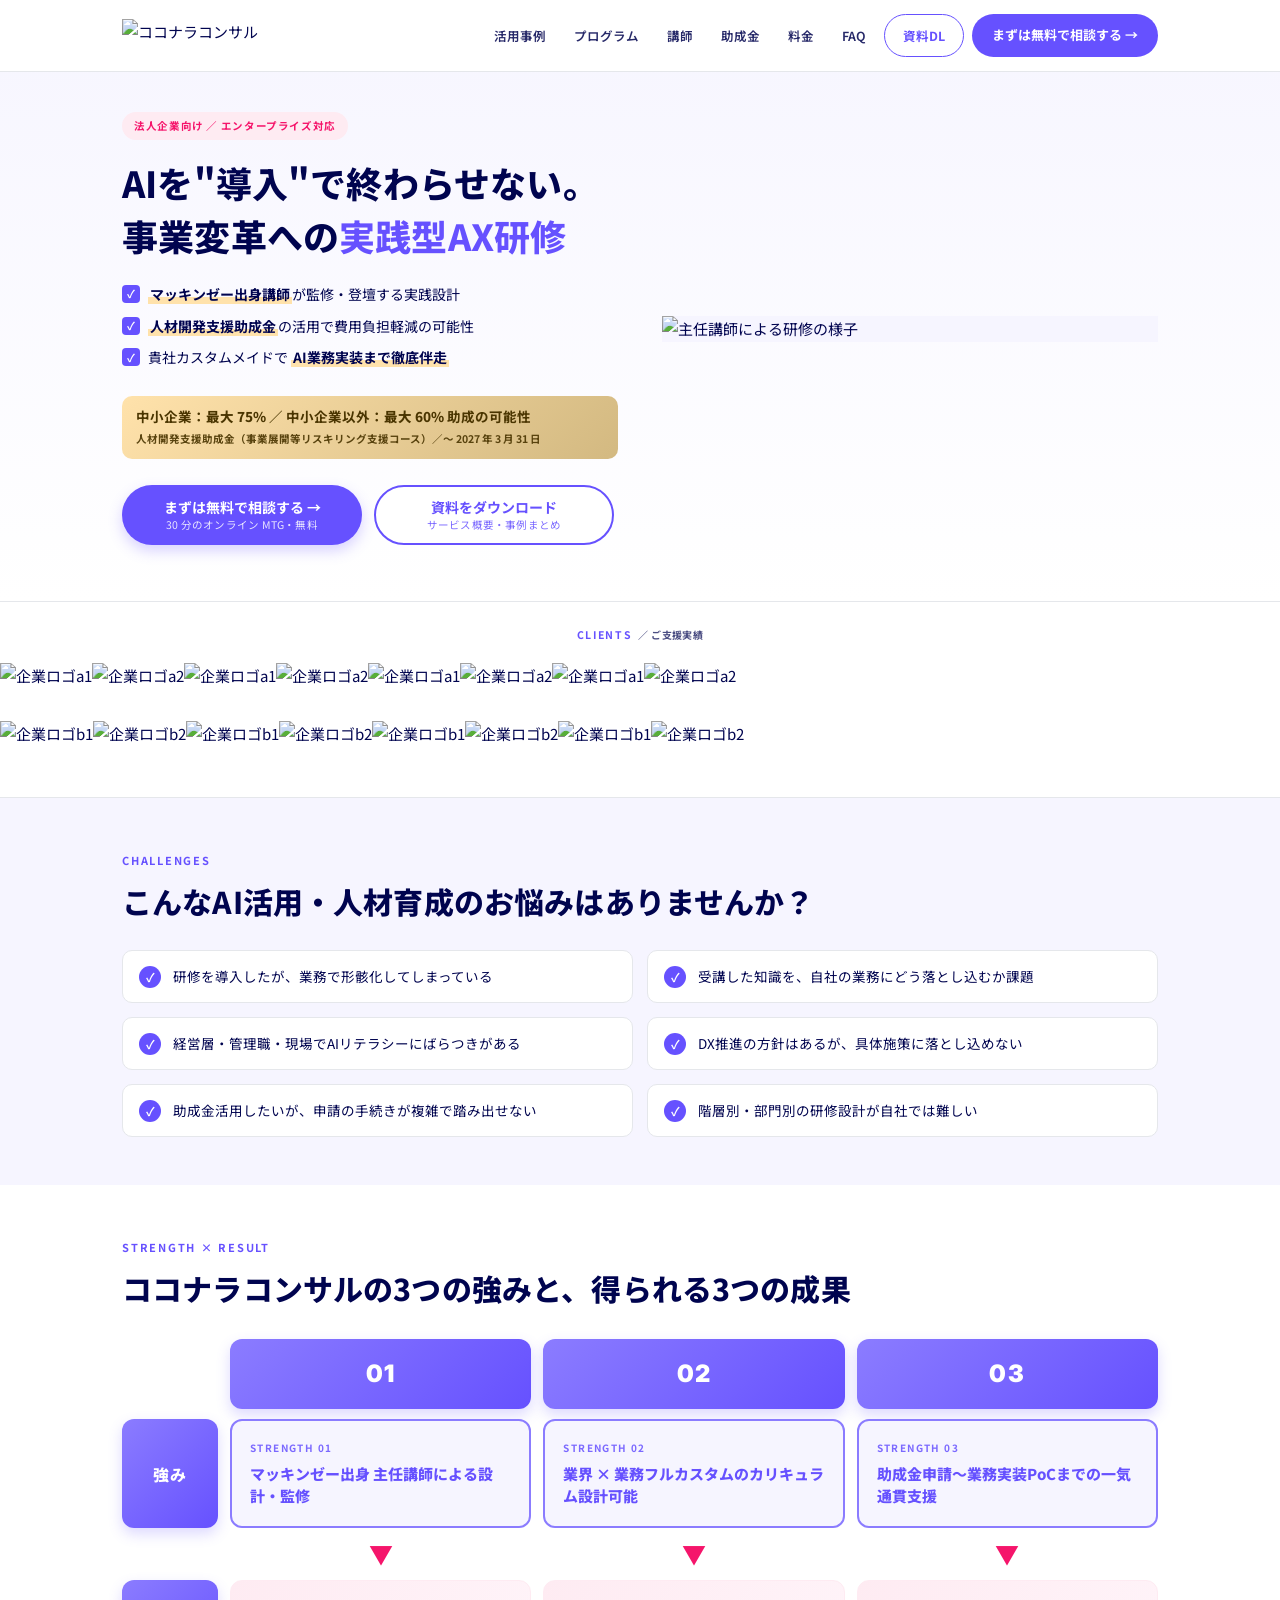
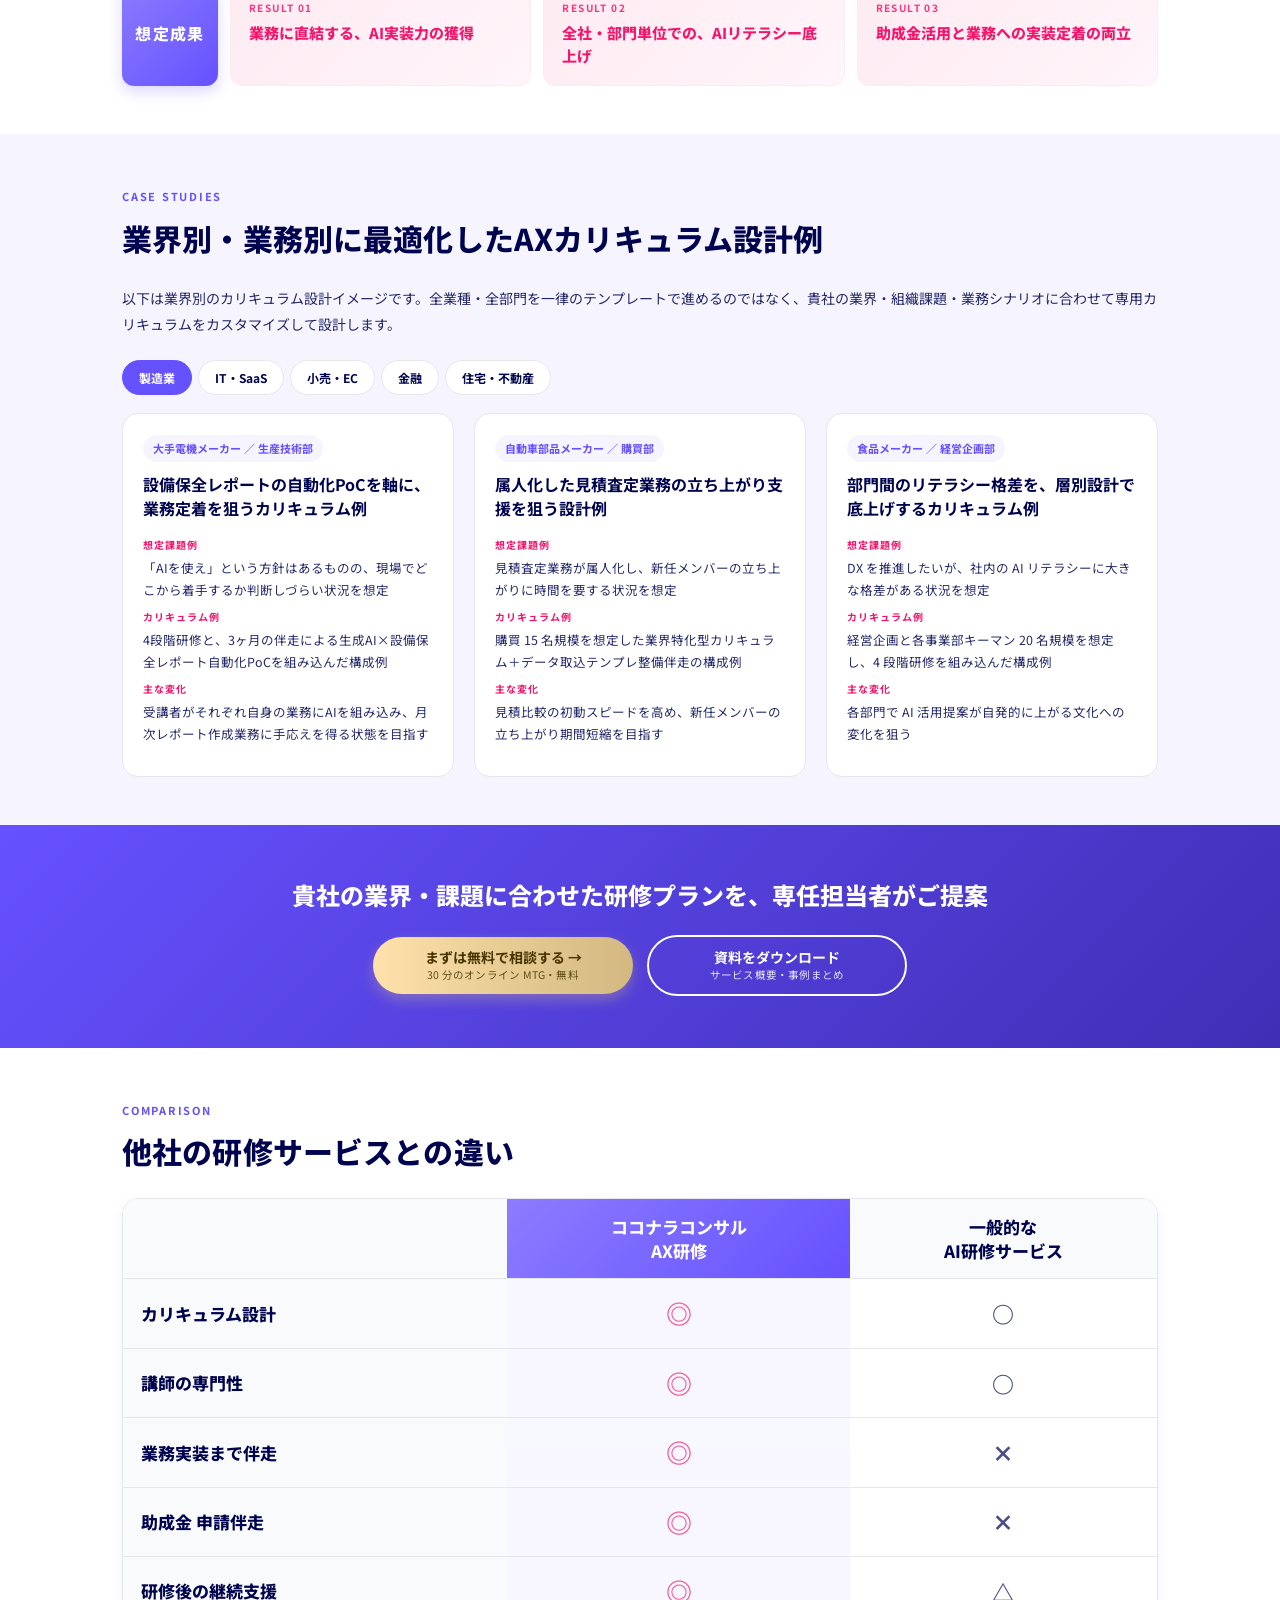
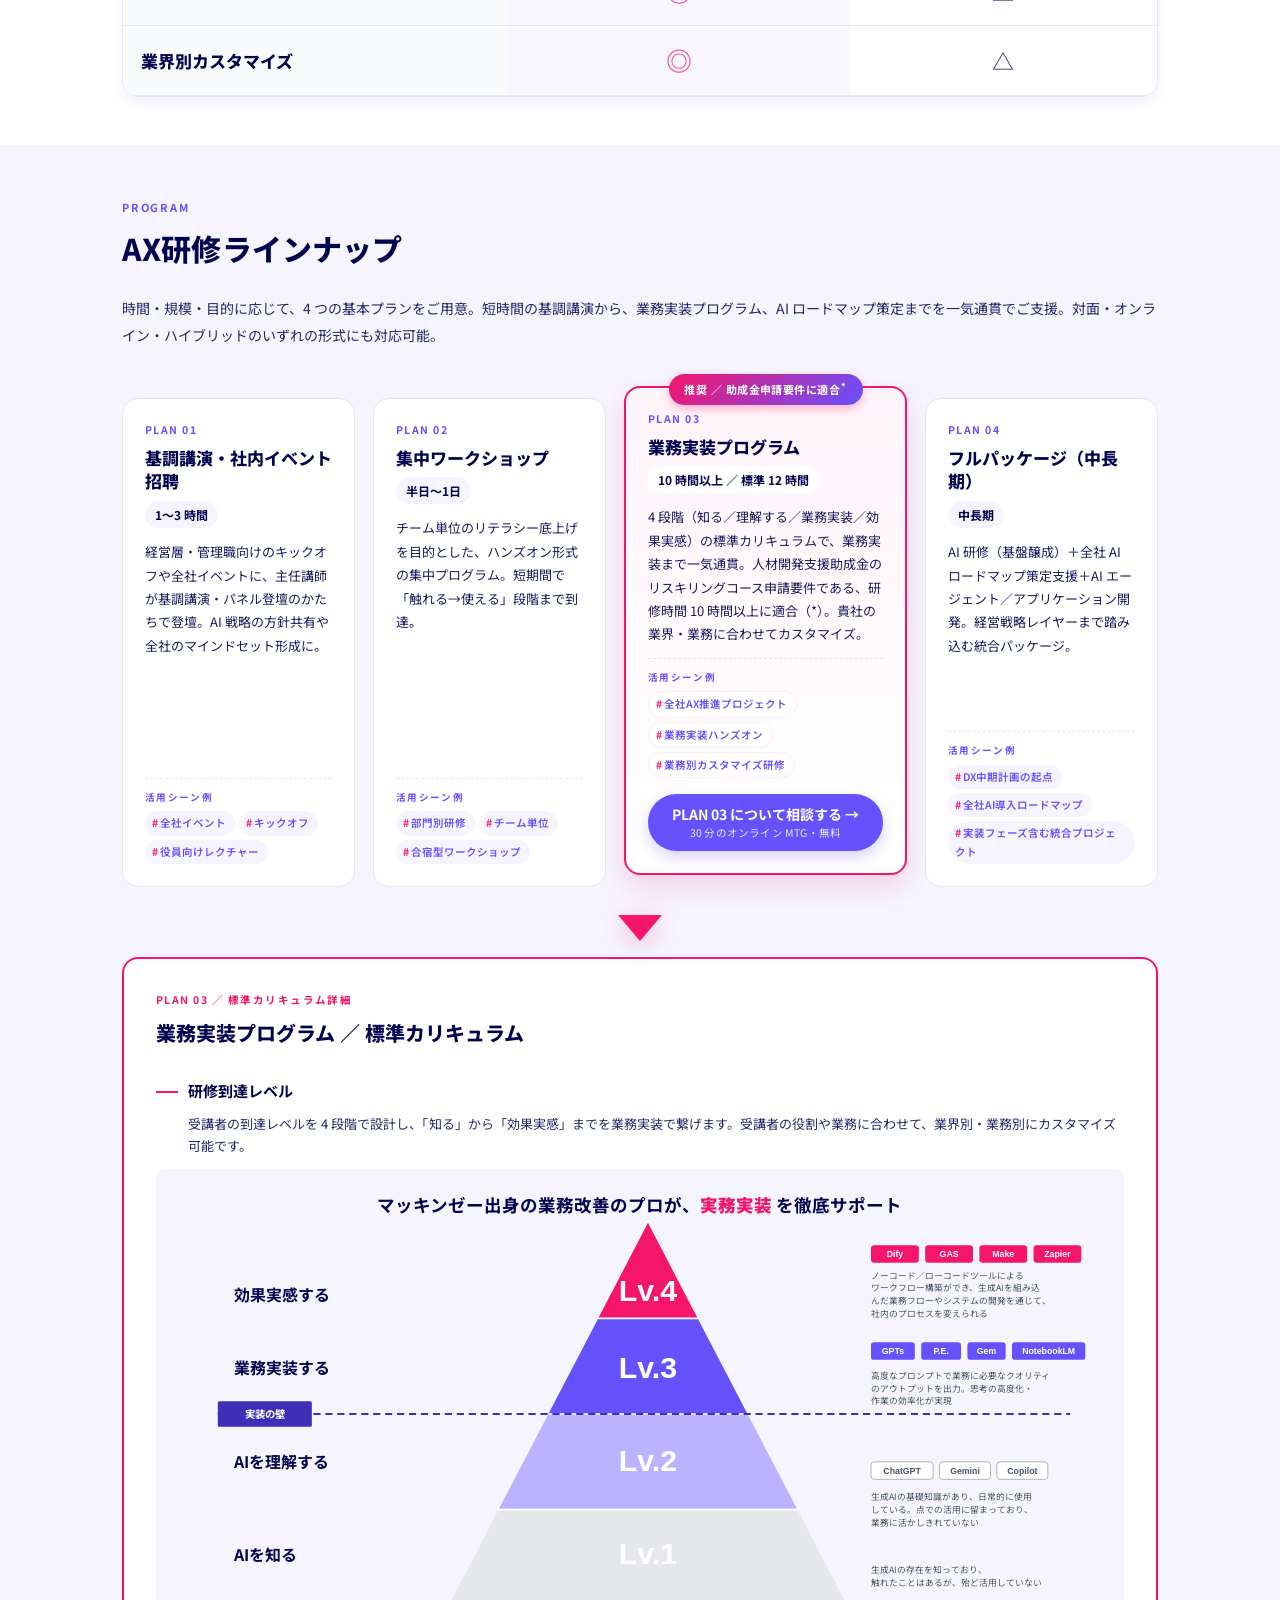
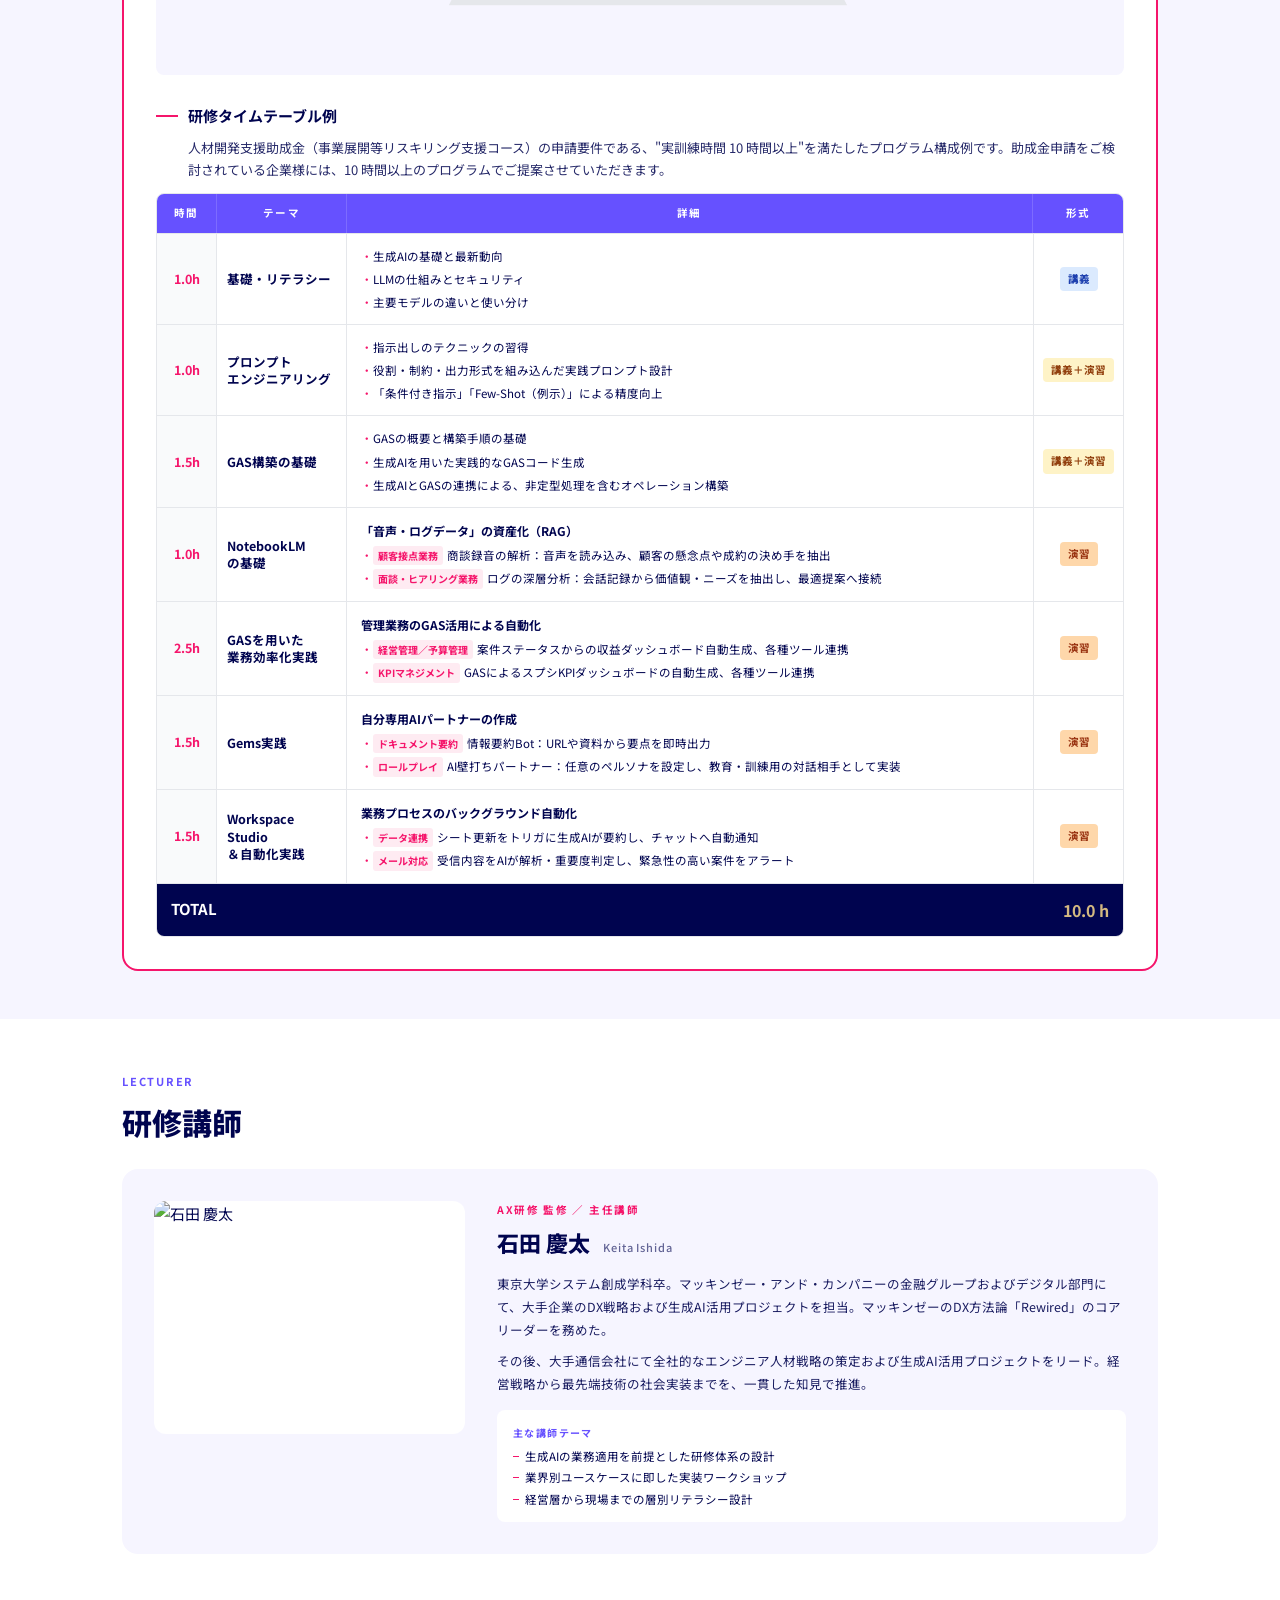
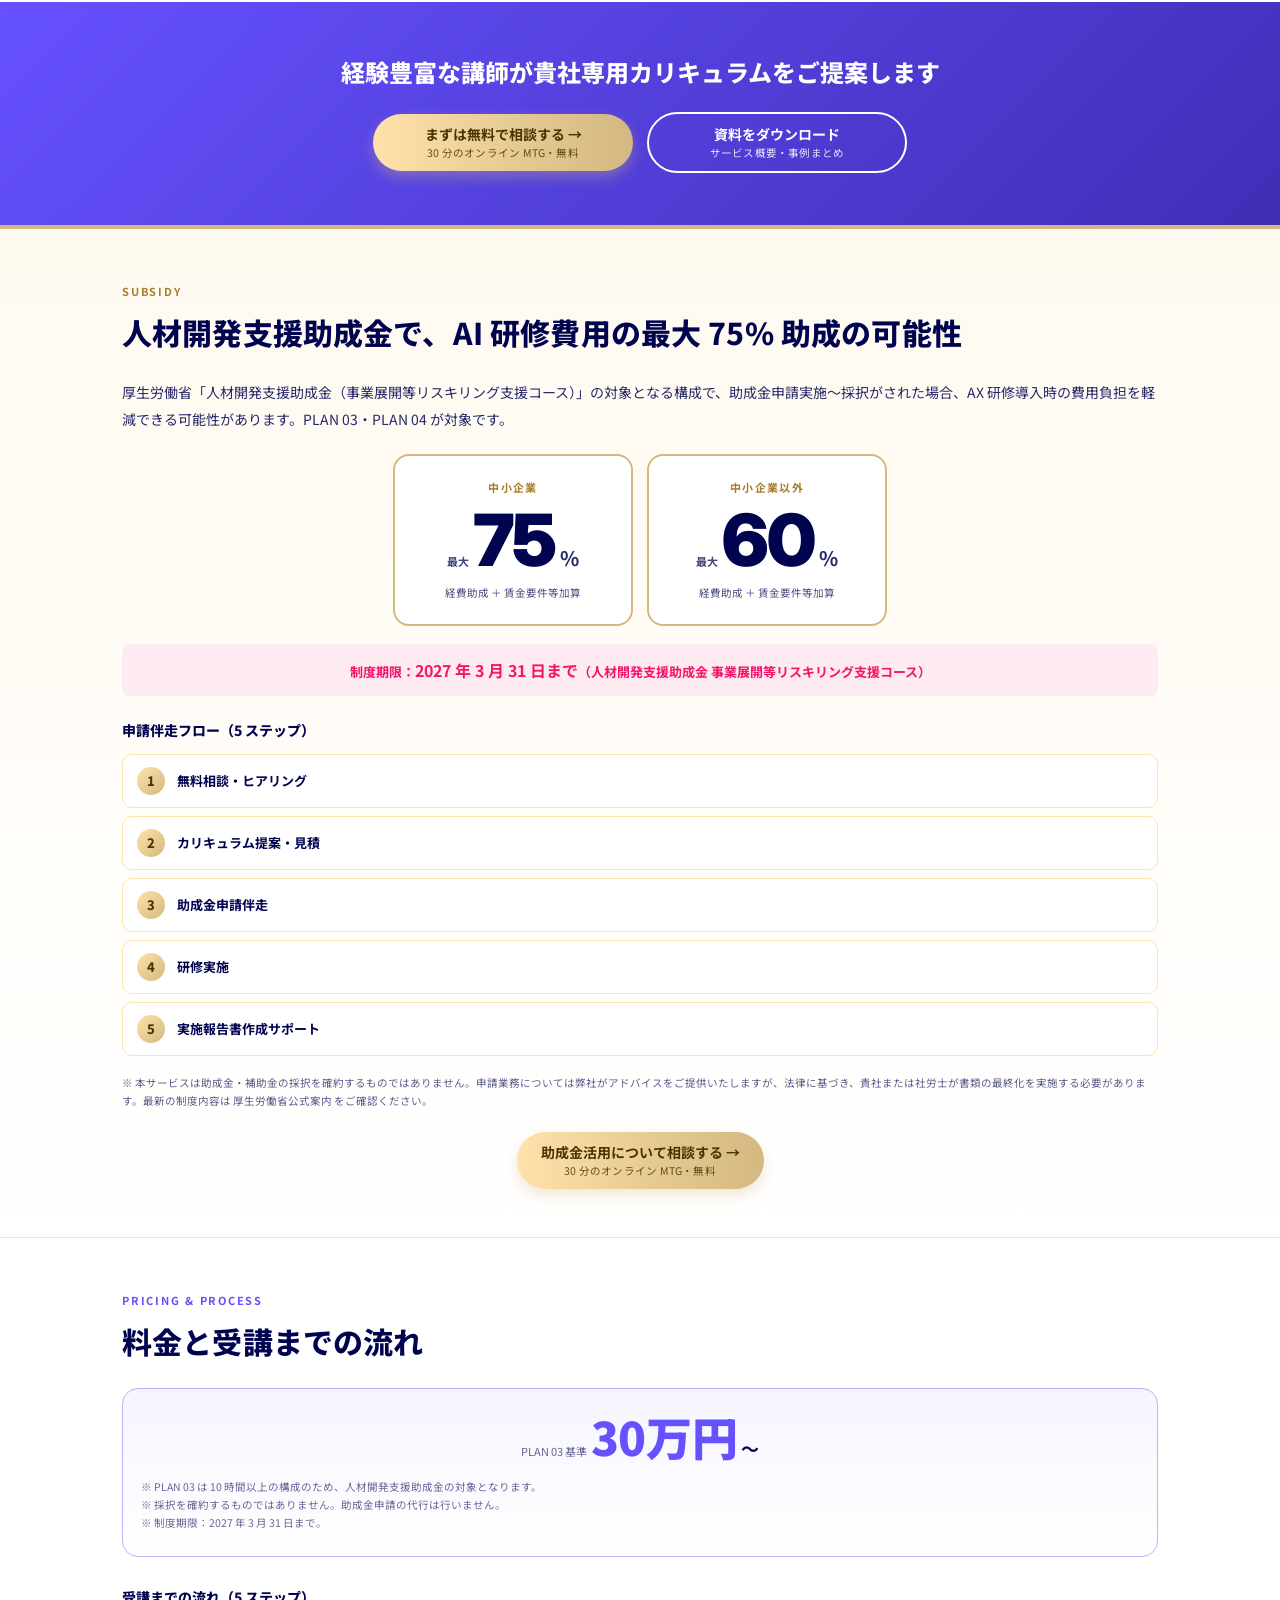
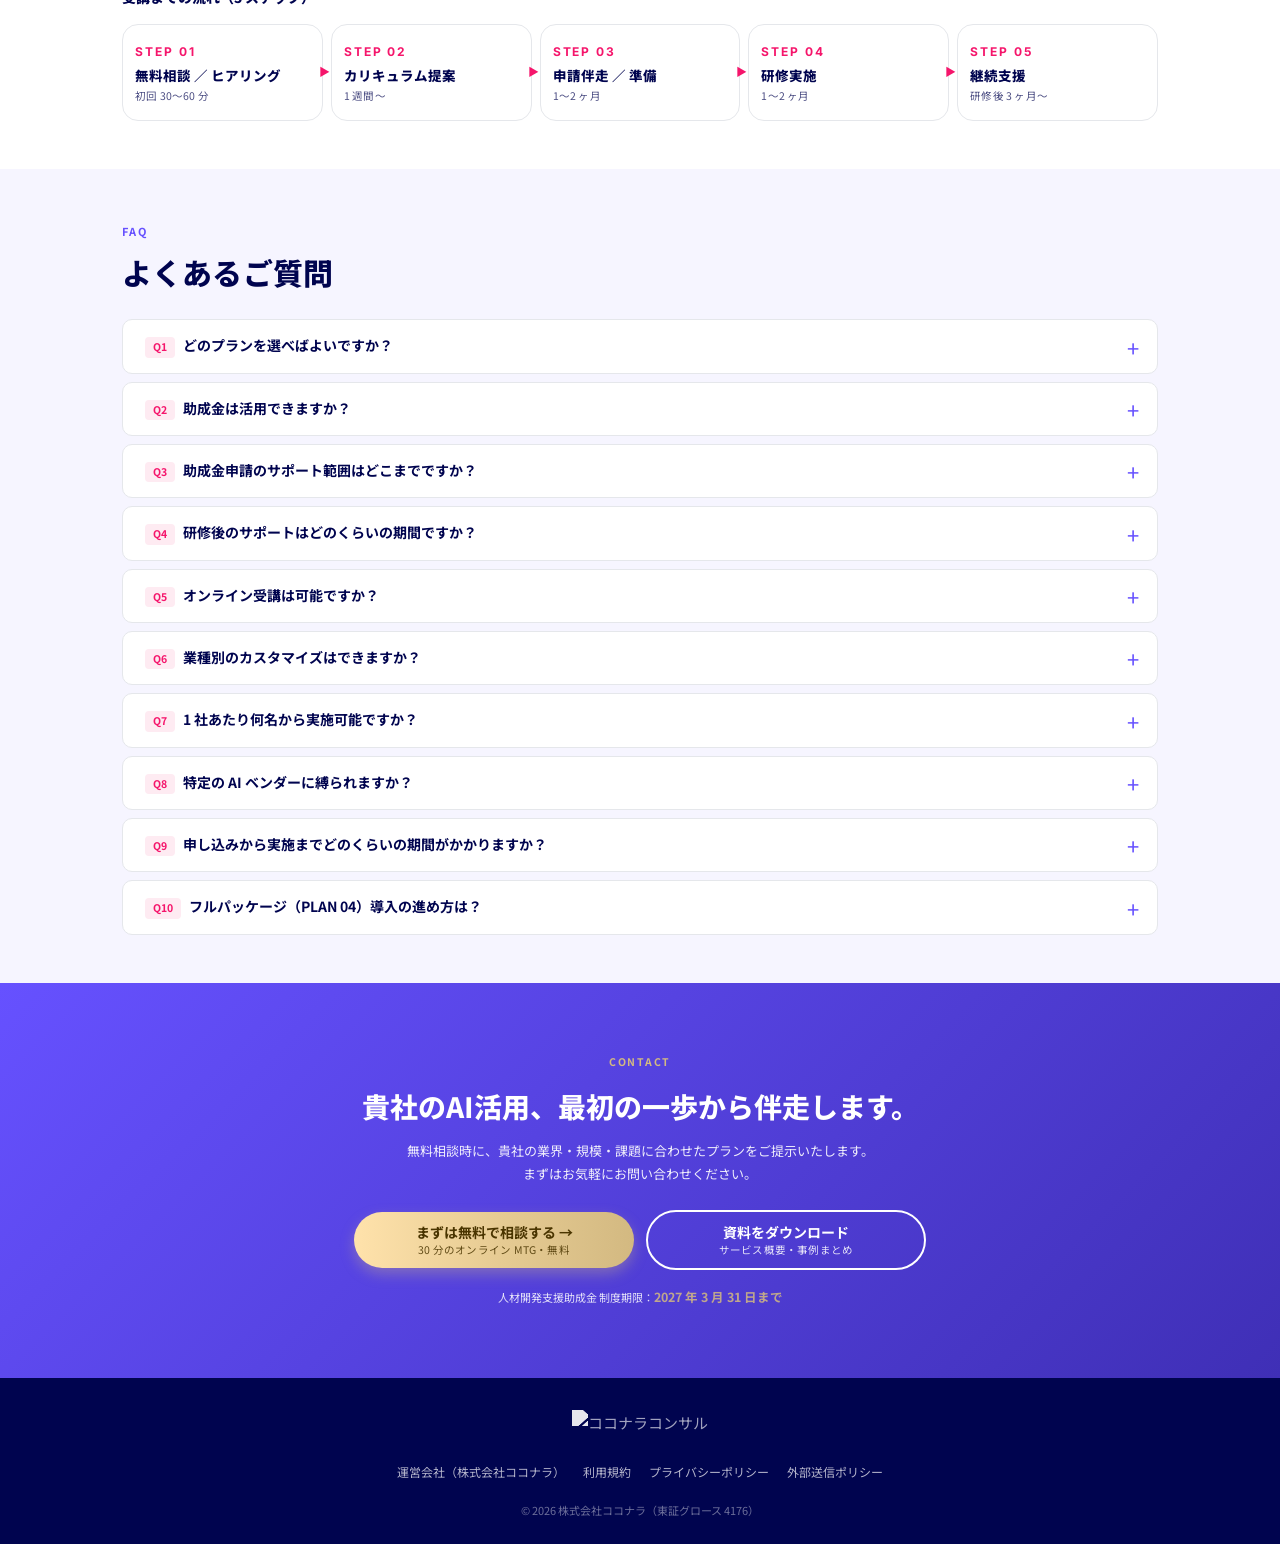
==== commit 49e703e2: "Replace LP content with v14 (GTM & Jicoo split URLs already in source)" ====
--- a/index.html
+++ b/index.html
@@ -19,7 +19,7 @@
   <link rel="preconnect" href="https://fonts.gstatic.com" crossorigin>
   <link href="https://fonts.googleapis.com/css2?family=Inter:wght@400;700;800;900&family=Noto+Sans+JP:wght@400;500;700;800;900&display=swap" rel="stylesheet">
 
-  <link rel="stylesheet" href="style_v13.css">
+  <link rel="stylesheet" href="style_v14.css">
 </head>
 <body>
 <!-- Google Tag Manager (noscript) -->
@@ -157,7 +157,7 @@
       </div>
       <div class="benefit-cell cell-strength cell-strength-2">
         <p class="benefit-label">STRENGTH 02</p>
-        <h3>業界 × 業務フルカスタム（15業界導入実績）</h3>
+        <h3>業界 × 業務フルカスタムのカリキュラム設計可能</h3>
       </div>
       <div class="benefit-cell cell-strength cell-strength-3">
         <p class="benefit-label">STRENGTH 03</p>
@@ -192,8 +192,8 @@
 <section class="cases" id="cases">
   <div class="container">
     <p class="section-eyebrow">CASE STUDIES</p>
-    <h2 class="section-title">業界別・業務別に最適化したAXカリキュラム設計</h2>
-    <p class="section-lead">以下はこれまでの伴走事例です。全業種・全部門を一律のテンプレートで進めるのではなく、貴社の業界・組織課題・業務シナリオに合わせて専用カリキュラムをカスタマイズして設計します。</p>
+    <h2 class="section-title">業界別・業務別に最適化したAXカリキュラム設計例</h2>
+    <p class="section-lead">以下は業界別のカリキュラム設計イメージです。全業種・全部門を一律のテンプレートで進めるのではなく、貴社の業界・組織課題・業務シナリオに合わせて専用カリキュラムをカスタマイズして設計します。</p>
 
     <div class="case-tabs">
       <button class="case-tab is-active" data-filter="manufacturing" type="button">製造業</button>
@@ -206,227 +206,152 @@
     <div class="case-grid">
       <article class="case-card" data-category="manufacturing">
         <p class="case-tag">大手電機メーカー ／ 生産技術部</p>
-        <h3 class="case-title">設備保全レポートの自動化PoCで、研修内容を業務に定着</h3>
-        <dl class="case-list">
-          <dt>課題</dt><dd>「AIを使え」という方針はあるものの、現場でどこから着手するか判断できなかった。</dd>
-          <dt>実施</dt><dd>4段階研修と、3ヶ月の伴走による生成AI×設備保全レポート自動化PoC。</dd>
-          <dt>変化</dt><dd>受講者10名がそれぞれ自身の業務にAIを組み込み、月次レポート作成業務に手応えを実感。</dd>
-        </dl>
-        <p class="case-voice">
-          <em>"現場が"AIを動かせる"状態になるまで伴走してくれました"</em>
-          <span class="case-voice-meta">— 管理職 様</span>
-          <span class="case-voice-result">レポート作成時間 60% 削減</span>
-        </p>
+        <h3 class="case-title">設備保全レポートの自動化PoCを軸に、業務定着を狙うカリキュラム例</h3>
+        <dl class="case-list">
+          <dt>想定課題例</dt><dd>「AIを使え」という方針はあるものの、現場でどこから着手するか判断しづらい状況を想定</dd>
+          <dt>カリキュラム例</dt><dd>4段階研修と、3ヶ月の伴走による生成AI×設備保全レポート自動化PoCを組み込んだ構成例</dd>
+          <dt>主な変化</dt><dd>受講者がそれぞれ自身の業務にAIを組み込み、月次レポート作成業務に手応えを得る状態を目指す</dd>
+        </dl>
       </article>
 
       <article class="case-card" data-category="manufacturing">
         <p class="case-tag">自動車部品メーカー ／ 購買部</p>
-        <h3 class="case-title">属人化していた見積査定業務の立ち上がりを支援</h3>
-        <dl class="case-list">
-          <dt>課題</dt><dd>見積査定業務が属人化し、新任メンバーの立ち上がりに時間がかかっていた。</dd>
-          <dt>実施</dt><dd>購買 15 名向け業界特化型カリキュラム＋データ取込テンプレ整備伴走。</dd>
-          <dt>変化</dt><dd>見積比較の初動スピードが向上、新任メンバーの立ち上がり期間が短縮。</dd>
-        </dl>
-        <p class="case-voice">
-          <em>"研修翌週から業務が変わる感触があった"</em>
-          <span class="case-voice-meta">— マネージャー 様</span>
-          <span class="case-voice-result">新任立ち上がり 40% 短縮</span>
-        </p>
+        <h3 class="case-title">属人化した見積査定業務の立ち上がり支援を狙う設計例</h3>
+        <dl class="case-list">
+          <dt>想定課題例</dt><dd>見積査定業務が属人化し、新任メンバーの立ち上がりに時間を要する状況を想定</dd>
+          <dt>カリキュラム例</dt><dd>購買 15 名規模を想定した業界特化型カリキュラム＋データ取込テンプレ整備伴走の構成例</dd>
+          <dt>主な変化</dt><dd>見積比較の初動スピードを高め、新任メンバーの立ち上がり期間短縮を目指す</dd>
+        </dl>
       </article>
 
       <article class="case-card" data-category="manufacturing">
         <p class="case-tag">食品メーカー ／ 経営企画部</p>
-        <h3 class="case-title">部門間のリテラシー格差を、層別設計で底上げ</h3>
-        <dl class="case-list">
-          <dt>課題</dt><dd>DXを推進したいが、社内のAIリテラシーに大きな格差があった。</dd>
-          <dt>実施</dt><dd>経営企画と各事業部キーマン 20 名を対象に、4 段階研修を実施。</dd>
-          <dt>変化</dt><dd>各部門でAI活用提案が自発的に上がる文化への変化がみられた。</dd>
-        </dl>
-        <p class="case-voice">
-          <em>"全社のリテラシーが底上げされました"</em>
-          <span class="case-voice-meta">— DX推進担当役員 様</span>
-          <span class="case-voice-result">活用提案数 月3件→15件</span>
-        </p>
+        <h3 class="case-title">部門間のリテラシー格差を、層別設計で底上げするカリキュラム例</h3>
+        <dl class="case-list">
+          <dt>想定課題例</dt><dd>DX を推進したいが、社内の AI リテラシーに大きな格差がある状況を想定</dd>
+          <dt>カリキュラム例</dt><dd>経営企画と各事業部キーマン 20 名規模を想定し、4 段階研修を組み込んだ構成例</dd>
+          <dt>主な変化</dt><dd>各部門で AI 活用提案が自発的に上がる文化への変化を狙う</dd>
+        </dl>
       </article>
 
       <article class="case-card is-hide" data-category="it">
         <p class="case-tag">SaaSスタートアップ ／ プロダクト開発部</p>
-        <h3 class="case-title">AIコーディングツールの実装研修で、開発スピードを加速</h3>
-        <dl class="case-list">
-          <dt>課題</dt><dd>Cursor／Claude Code 等のAIコーディングツールを使い切れていなかった。</dd>
-          <dt>実施</dt><dd>エンジニア 20 名向けの実装研修と、週次伴走を実施。</dd>
-          <dt>変化</dt><dd>開発スピードに体感の手応え。新メンバーのオンボード期間も短縮。</dd>
-        </dl>
-        <p class="case-voice">
-          <em>"実装に踏み込んだ実践的な内容で、業務への持ち帰りがスムーズでした"</em>
-          <span class="case-voice-meta">— CTO 様</span>
-          <span class="case-voice-result">開発スピード 1.5倍</span>
-        </p>
+        <h3 class="case-title">AIコーディングツールの実装研修で、開発スピード向上を狙う設計例</h3>
+        <dl class="case-list">
+          <dt>想定課題例</dt><dd>Cursor／Claude Code 等の AI コーディングツールを使い切れていない状況を想定</dd>
+          <dt>カリキュラム例</dt><dd>エンジニア 20 名規模を想定した実装研修と、週次伴走を組み込んだ構成例</dd>
+          <dt>主な変化</dt><dd>開発スピード向上と、新メンバーのオンボード期間短縮を狙う</dd>
+        </dl>
       </article>
 
       <article class="case-card is-hide" data-category="it">
         <p class="case-tag">上場IT企業 ／ マーケティング部</p>
-        <h3 class="case-title">AI広告クリエイティブ制作の運用定着まで設計</h3>
-        <dl class="case-list">
-          <dt>課題</dt><dd>生成AIをマーケに組み込みたいが、運用が継続しなかった。</dd>
-          <dt>実施</dt><dd>マーケティング 12 名向けにAI広告クリエイティブの実装研修を実施。</dd>
-          <dt>変化</dt><dd>AI広告制作パイプラインが社内に定着。</dd>
-        </dl>
-        <p class="case-voice">
-          <em>"やって終わりではなく、続く設計が秀逸"</em>
-          <span class="case-voice-meta">— マーケティング責任者 様</span>
-          <span class="case-voice-result">広告制作工数 50% 削減</span>
-        </p>
+        <h3 class="case-title">AI広告クリエイティブ制作の運用定着まで設計するカリキュラム例</h3>
+        <dl class="case-list">
+          <dt>想定課題例</dt><dd>生成 AI をマーケに組み込みたいが、運用が継続しづらい状況を想定</dd>
+          <dt>カリキュラム例</dt><dd>マーケティング 12 名規模を想定し、AI 広告クリエイティブの実装研修を組み込んだ構成例</dd>
+          <dt>主な変化</dt><dd>AI 広告制作パイプラインを社内に定着させる状態を狙う</dd>
+        </dl>
       </article>
 
       <article class="case-card is-hide" data-category="it">
         <p class="case-tag">IT受託開発 ／ 営業部</p>
-        <h3 class="case-title">提案書作成業務へのAI活用を、習慣化レベルまで支援</h3>
-        <dl class="case-list">
-          <dt>課題</dt><dd>提案書作成に時間がかかり、商談数が伸び悩んでいた。</dd>
-          <dt>実施</dt><dd>営業 10 名向けの 3 日間集中研修を実施。</dd>
-          <dt>変化</dt><dd>提案書ドラフトをAIで作成する習慣が定着。</dd>
-        </dl>
-        <p class="case-voice">
-          <em>"現場で本当に使う技術を学べました"</em>
-          <span class="case-voice-meta">— 営業マネージャー 様</span>
-          <span class="case-voice-result">提案書作成時間 70% 削減</span>
-        </p>
+        <h3 class="case-title">提案書作成業務への AI 活用を、習慣化レベルまで狙う設計例</h3>
+        <dl class="case-list">
+          <dt>想定課題例</dt><dd>提案書作成に時間がかかり、商談数が伸び悩む状況を想定</dd>
+          <dt>カリキュラム例</dt><dd>営業 10 名規模を想定した 3 日間集中研修の構成例</dd>
+          <dt>主な変化</dt><dd>提案書ドラフトを AI で作成する習慣の定着を狙う</dd>
+        </dl>
       </article>
 
       <article class="case-card is-hide" data-category="retail">
         <p class="case-tag">大手小売チェーン ／ EC運営部</p>
-        <h3 class="case-title">商品ページ制作のリードタイム短縮を実現</h3>
-        <dl class="case-list">
-          <dt>課題</dt><dd>商品ページ制作が滞留し、新商品の掲載が遅れがちだった。</dd>
-          <dt>実施</dt><dd>EC担当 8 名向けに、生成AIの実装研修を実施。</dd>
-          <dt>変化</dt><dd>商品ページ作成のリードタイムが短縮、掲載点数が増加。</dd>
-        </dl>
-        <p class="case-voice">
-          <em>"効果が見える研修だった"</em>
-          <span class="case-voice-meta">— EC責任者 様</span>
-          <span class="case-voice-result">商品ページ作成 3倍速</span>
-        </p>
+        <h3 class="case-title">商品ページ制作のリードタイム短縮を狙うカリキュラム例</h3>
+        <dl class="case-list">
+          <dt>想定課題例</dt><dd>商品ページ制作が滞留し、新商品の掲載が遅れがちな状況を想定</dd>
+          <dt>カリキュラム例</dt><dd>EC 担当 8 名規模を想定し、生成 AI の実装研修を組み込んだ構成例</dd>
+          <dt>主な変化</dt><dd>商品ページ作成のリードタイム短縮と、掲載点数増加を狙う</dd>
+        </dl>
       </article>
 
       <article class="case-card is-hide" data-category="retail">
         <p class="case-tag">ホームセンターチェーン ／ MD部</p>
-        <h3 class="case-title">販売データ分析の属人化を解消</h3>
-        <dl class="case-list">
-          <dt>課題</dt><dd>販売データ分析が属人化していた。</dd>
-          <dt>実施</dt><dd>MD 12 名向けに、データ分析×AI をテーマとした研修を実施。</dd>
-          <dt>変化</dt><dd>店長会で発信される販促企画にAI仮説が増加。</dd>
-        </dl>
-        <p class="case-voice">
-          <em>"現場の言葉でAIを語れるようになりました"</em>
-          <span class="case-voice-meta">— MD責任者 様</span>
-          <span class="case-voice-result">販促企画数 月5件→18件</span>
-        </p>
+        <h3 class="case-title">販売データ分析の属人化解消を狙う設計例</h3>
+        <dl class="case-list">
+          <dt>想定課題例</dt><dd>販売データ分析が属人化している状況を想定</dd>
+          <dt>カリキュラム例</dt><dd>MD 12 名規模を想定し、データ分析×AI をテーマとした研修の構成例</dd>
+          <dt>主な変化</dt><dd>店長会で発信される販促企画に AI 仮説が増えていく状態を狙う</dd>
+        </dl>
       </article>
 
       <article class="case-card is-hide" data-category="retail">
         <p class="case-tag">アパレルブランド ／ 店舗運営部</p>
-        <h3 class="case-title">店舗ごとのリテラシー格差を一律で底上げ</h3>
-        <dl class="case-list">
-          <dt>課題</dt><dd>店舗ごとに PC・AI リテラシーの格差があった。</dd>
-          <dt>実施</dt><dd>エリアマネージャーと店長合計 30 名向けの基礎研修を実施。</dd>
-          <dt>変化</dt><dd>店舗発信の SNS コンテンツが AI で内製化。</dd>
-        </dl>
-        <p class="case-voice">
-          <em>"全店一律のリテラシー底上げに効いた"</em>
-          <span class="case-voice-meta">— エリアマネージャー 様</span>
-          <span class="case-voice-result">SNS投稿数 2.5倍</span>
-        </p>
+        <h3 class="case-title">店舗ごとのリテラシー格差を一律で底上げするカリキュラム例</h3>
+        <dl class="case-list">
+          <dt>想定課題例</dt><dd>店舗ごとに PC・AI リテラシーの格差がある状況を想定</dd>
+          <dt>カリキュラム例</dt><dd>エリアマネージャーと店長合計 30 名規模を想定した基礎研修の構成例</dd>
+          <dt>主な変化</dt><dd>店舗発信の SNS コンテンツを AI で内製化する状態を狙う</dd>
+        </dl>
       </article>
 
       <article class="case-card is-hide" data-category="finance">
         <p class="case-tag">大手金融機関 ／ リテール営業部</p>
-        <h3 class="case-title">セキュリティ要件まで踏み込んだAI活用研修</h3>
-        <dl class="case-list">
-          <dt>課題</dt><dd>営業会議資料作成が業務を圧迫していた。</dd>
-          <dt>実施</dt><dd>営業 40 名向けの AI 活用研修と、セキュリティガイドラインの整備を支援。</dd>
-          <dt>変化</dt><dd>会議資料の準備時間が短縮、商談数が増加。</dd>
-        </dl>
-        <p class="case-voice">
-          <em>"金融特有のセキュリティ要件まで踏み込んだ研修だった"</em>
-          <span class="case-voice-meta">— 営業部長 様</span>
-          <span class="case-voice-result">資料作成時間 65% 削減</span>
-        </p>
+        <h3 class="case-title">セキュリティ要件まで踏み込んだ AI 活用研修の設計例</h3>
+        <dl class="case-list">
+          <dt>想定課題例</dt><dd>営業会議資料作成が業務を圧迫している状況を想定</dd>
+          <dt>カリキュラム例</dt><dd>営業 40 名規模を想定した AI 活用研修と、セキュリティガイドライン整備支援の構成例</dd>
+          <dt>主な変化</dt><dd>会議資料の準備時間短縮と、商談数増加を狙う</dd>
+        </dl>
       </article>
 
       <article class="case-card is-hide" data-category="finance">
         <p class="case-tag">保険会社 ／ 商品企画部</p>
-        <h3 class="case-title">商品開発リサーチの加速を支援</h3>
-        <dl class="case-list">
-          <dt>課題</dt><dd>商品開発のリサーチに時間がかかっていた。</dd>
-          <dt>実施</dt><dd>企画 15 名向けに、リサーチ業務へのAI実装研修を実施。</dd>
-          <dt>変化</dt><dd>商品コンセプト検討までの期間が短縮。</dd>
-        </dl>
-        <p class="case-voice">
-          <em>"社内に使える人が増えた実感があります"</em>
-          <span class="case-voice-meta">— 商品企画責任者 様</span>
-          <span class="case-voice-result">企画リードタイム 40% 短縮</span>
-        </p>
+        <h3 class="case-title">商品開発リサーチの加速を狙うカリキュラム例</h3>
+        <dl class="case-list">
+          <dt>想定課題例</dt><dd>商品開発のリサーチに時間がかかっている状況を想定</dd>
+          <dt>カリキュラム例</dt><dd>企画 15 名規模を想定し、リサーチ業務への AI 実装研修を組み込んだ構成例</dd>
+          <dt>主な変化</dt><dd>商品コンセプト検討までの期間短縮を狙う</dd>
+        </dl>
       </article>
 
       <article class="case-card is-hide" data-category="finance">
         <p class="case-tag">証券会社 ／ リスク管理部</p>
-        <h3 class="case-title">レポート作成プロセスを再設計</h3>
-        <dl class="case-list">
-          <dt>課題</dt><dd>レポート作成業務に効率化の課題があった。</dd>
-          <dt>実施</dt><dd>リスク管理 20 名向けの 4 段階研修を実施。</dd>
-          <dt>変化</dt><dd>定型レポート作成プロセスを再設計し、業務負荷を軽減。</dd>
-        </dl>
-        <p class="case-voice">
-          <em>"リスク部門でも安心して使えるAI活用法を学べました"</em>
-          <span class="case-voice-meta">— リスク管理マネージャー 様</span>
-          <span class="case-voice-result">レポート作成 50% 効率化</span>
-        </p>
+        <h3 class="case-title">レポート作成プロセス再設計を狙う設計例</h3>
+        <dl class="case-list">
+          <dt>想定課題例</dt><dd>レポート作成業務に効率化の課題がある状況を想定</dd>
+          <dt>カリキュラム例</dt><dd>リスク管理 20 名規模を想定した 4 段階研修の構成例</dd>
+          <dt>主な変化</dt><dd>定型レポート作成プロセスの再設計による、業務負荷軽減を狙う</dd>
+        </dl>
       </article>
 
       <article class="case-card is-hide" data-category="housing">
         <p class="case-tag">大手住宅メーカー ／ 賃貸管理事業部</p>
-        <h3 class="case-title">トップ営業の暗黙知を、形式知化</h3>
-        <dl class="case-list">
-          <dt>課題</dt><dd>トップ営業の音声トークと判断ロジックが属人化し、組織として再現できていなかった。</dd>
-          <dt>実施</dt><dd>音声トーク収集→AIによる形式知化と、顧客潜在ニーズ分析・物件レコメンドのプロンプト設計まで伴走。</dd>
-          <dt>変化</dt><dd>新任営業のロープレ品質が向上、初動の応対水準が均質化。</dd>
-        </dl>
-        <p class="case-voice">
-          <em>"暗黙知を組織の資産に変えるという発想は、自社にはなかった"</em>
-          <span class="case-voice-meta">— 営業推進責任者 様</span>
-          <span class="case-voice-result">新任応対品質 1.8倍</span>
-        </p>
+        <h3 class="case-title">トップ営業の暗黙知を、形式知化するカリキュラム例</h3>
+        <dl class="case-list">
+          <dt>想定課題例</dt><dd>トップ営業の音声トークと判断ロジックが属人化し、組織として再現しにくい状況を想定</dd>
+          <dt>カリキュラム例</dt><dd>音声トーク収集 → AI による形式知化と、顧客潜在ニーズ分析・物件レコメンドのプロンプト設計まで伴走する構成例</dd>
+          <dt>主な変化</dt><dd>新任営業のロープレ品質向上と、初動応対水準の均質化を狙う</dd>
+        </dl>
       </article>
 
       <article class="case-card is-hide" data-category="housing">
         <p class="case-tag">ハウスメーカー ／ 用地開発部</p>
-        <h3 class="case-title">用地評価とドラフト企画の高速化</h3>
-        <dl class="case-list">
-          <dt>課題</dt><dd>用地評価・周辺事例分析・企画書ドラフトに、ベテランの工数が集中していた。</dd>
-          <dt>実施</dt><dd>周辺賃料・売買事例の自動抽出、開発企画書ドラフトのプロンプト整備を伴走。</dd>
-          <dt>変化</dt><dd>初期検討の工数が短縮、ベテランは判断・交渉に時間を割けるように。</dd>
-        </dl>
-        <p class="case-voice">
-          <em>"用地評価という"職人芸"の領域を、AIで再現していくための実装の勘所を学べた"</em>
-          <span class="case-voice-meta">— 用地開発部長 様</span>
-          <span class="case-voice-result">初期検討工数 55% 削減</span>
-        </p>
+        <h3 class="case-title">用地評価とドラフト企画の高速化を狙う設計例</h3>
+        <dl class="case-list">
+          <dt>想定課題例</dt><dd>用地評価・周辺事例分析・企画書ドラフトに、ベテランの工数が集中する状況を想定</dd>
+          <dt>カリキュラム例</dt><dd>周辺賃料・売買事例の自動抽出、開発企画書ドラフトのプロンプト整備を伴走する構成例</dd>
+          <dt>主な変化</dt><dd>初期検討の工数短縮により、ベテランが判断・交渉に時間を割ける状態を狙う</dd>
+        </dl>
       </article>
 
       <article class="case-card is-hide" data-category="housing">
         <p class="case-tag">不動産仲介 ／ 営業部</p>
-        <h3 class="case-title">提案メール・比較表の自動生成で、営業の動き方を変える</h3>
-        <dl class="case-list">
-          <dt>課題</dt><dd>顧客要望ベースの提案メールや物件比較表の作成に、毎回多くの工数がかかっていた。</dd>
-          <dt>実施</dt><dd>営業 12 名向けに、要望→提案メール・比較表の自動生成プロンプト整備とハンズオン研修を実施。</dd>
-          <dt>変化</dt><dd>初動の提案速度が大幅に向上、商談あたりの接点回数が増加。</dd>
-        </dl>
-        <p class="case-voice">
-          <em>"提案準備にかかっていた時間を、顧客との対話に回せるようになりました"</em>
-          <span class="case-voice-meta">— 営業マネージャー 様</span>
-          <span class="case-voice-result">提案準備 75% 短縮</span>
-        </p>
+        <h3 class="case-title">提案メール・比較表の自動生成で、営業の動き方を変えるカリキュラム例</h3>
+        <dl class="case-list">
+          <dt>想定課題例</dt><dd>顧客要望ベースの提案メールや物件比較表の作成に、毎回多くの工数がかかる状況を想定</dd>
+          <dt>カリキュラム例</dt><dd>営業 12 名規模を想定し、要望→提案メール・比較表の自動生成プロンプト整備とハンズオン研修を組み込んだ構成例</dd>
+          <dt>主な変化</dt><dd>初動の提案速度向上と、商談あたりの接点回数増加を狙う</dd>
+        </dl>
       </article>
     </div>
   </div>
@@ -1018,6 +943,6 @@
   <a class="btn btn-secondary" href="https://www.jicoo.com/t/OImpNc7ijXzg/f/qvlyqsakVIrL" target="_blank" rel="noopener">資料DL</a>
 </div>
 
-<script src="script_v13.js"></script>
+<script src="script_v14.js"></script>
 </body>
 </html>
--- a/style_v14.css
+++ b/style_v14.css
@@ -0,0 +1,1321 @@
+/* ====================================================
+   coconala AX training LP v14
+   v13からの変更：CASE STUDIES全面リライト（事例→カリキュラム設計イメージ化）
+   ==================================================== */
+
+:root {
+  --primary: #6651ff;
+  --primary-dark: #3f2fb6;
+  --primary-light: #8b7cff;
+  --accent: #f5156b;
+  --accent-soft: #feebf2;
+  --gold: #d3b981;
+  --gold-light: #ffe2ab;
+  --base-bg: #f6f5ff;
+  --body-text: #00044f;
+  --body-gray: #282828;
+  --line: #bcb2ff;
+  --white: #ffffff;
+  --gray-soft: #f9fafb;
+  --gray-border: #e5e7eb;
+
+  --header-h-sp: 60px;
+  --header-h-pc: 72px;
+  --container-max: 1100px;
+  --radius-card: 16px;
+  --radius-pill: 999px;
+  --section-pad-sp: 36px;
+  --section-pad-pc: 48px;
+}
+
+* { box-sizing: border-box; margin: 0; padding: 0; }
+html { scroll-behavior: smooth; -webkit-text-size-adjust: 100%; }
+body {
+  font-family: 'Noto Sans JP', 'Hiragino Sans', 'Hiragino Kaku Gothic ProN', sans-serif;
+  font-size: 15px;
+  line-height: 1.75;
+  color: var(--body-text);
+  background: var(--white);
+  -webkit-font-smoothing: antialiased;
+  -moz-osx-font-smoothing: grayscale;
+  padding-bottom: 72px;
+}
+@media (min-width: 900px) { body { padding-bottom: 0; } }
+img { max-width: 100%; height: auto; display: block; }
+a { color: inherit; text-decoration: none; }
+ul, ol { list-style: none; }
+button { font-family: inherit; cursor: pointer; border: none; background: none; padding: 0; color: inherit; }
+table { border-collapse: collapse; width: 100%; }
+strong { font-weight: 700; }
+
+.container {
+  width: 100%;
+  max-width: var(--container-max);
+  margin: 0 auto;
+  padding: 0 20px;
+}
+@media (min-width: 900px) { .container { padding: 0 32px; } }
+
+section { padding: var(--section-pad-sp) 0; }
+@media (min-width: 900px) { section { padding: var(--section-pad-pc) 0; } }
+
+.section-eyebrow {
+  display: inline-block;
+  font-size: 11px;
+  font-weight: 700;
+  letter-spacing: 0.16em;
+  color: var(--primary);
+  margin-bottom: 10px;
+  text-transform: uppercase;
+}
+.section-title {
+  font-size: 22px;
+  font-weight: 800;
+  line-height: 1.4;
+  color: var(--body-text);
+  margin-bottom: 18px;
+  letter-spacing: 0.005em;
+}
+@media (min-width: 900px) {
+  .section-title { font-size: 30px; margin-bottom: 26px; }
+}
+.section-lead { font-size: 14px; line-height: 1.9; margin-bottom: 22px; opacity: 0.85; }
+
+/* Button */
+.btn {
+  display: inline-flex;
+  align-items: center;
+  justify-content: center;
+  padding: 14px 24px;
+  font-size: 14px;
+  font-weight: 700;
+  border-radius: var(--radius-pill);
+  transition: transform 0.2s ease, box-shadow 0.2s ease, background 0.2s ease;
+  white-space: nowrap;
+  text-align: center;
+}
+.btn-primary {
+  background: var(--primary);
+  color: var(--white);
+  box-shadow: 0 6px 14px rgba(102, 81, 255, 0.25);
+}
+.btn-primary:hover { background: var(--primary-dark); transform: translateY(-1px); }
+.btn-secondary {
+  background: var(--white);
+  color: var(--primary);
+  border: 2px solid var(--primary);
+}
+.btn-secondary:hover { background: var(--base-bg); }
+.btn-gold {
+  background: linear-gradient(90deg, #ffe2ab 0%, #e6cb93 52%, #d3b981 100%);
+  color: #4a3500;
+  box-shadow: 0 6px 14px rgba(211, 185, 129, 0.35);
+}
+.btn-gold:hover { transform: translateY(-1px); }
+.btn-lg { padding: 16px 32px; font-size: 15px; }
+.btn-xl { padding: 18px 36px; font-size: 16px; }
+.btn-2line {
+  flex-direction: column;
+  gap: 2px;
+  padding: 12px 24px;
+  line-height: 1.25;
+}
+.btn-2line .btn-main { font-size: 14px; font-weight: 700; }
+.btn-2line .btn-sub { font-size: 10.5px; font-weight: 400; opacity: 0.85; letter-spacing: 0.02em; }
+
+/* Header */
+.site-header {
+  position: fixed;
+  top: 0; left: 0; right: 0;
+  height: var(--header-h-sp);
+  background: rgba(255, 255, 255, 0.96);
+  backdrop-filter: blur(10px);
+  border-bottom: 1px solid var(--gray-border);
+  z-index: 100;
+}
+.header-inner {
+  display: flex;
+  align-items: center;
+  justify-content: space-between;
+  height: 100%;
+}
+.logo {
+  display: flex;
+  align-items: center;
+  flex-shrink: 0;
+  max-width: 58%;
+}
+.logo img {
+  display: block;
+  height: 20px;
+  width: auto;
+  max-width: 100%;
+}
+.header-nav { display: flex; align-items: center; gap: 6px; }
+.header-link { display: none; }
+.header-cta {
+  display: inline-flex;
+  align-items: center;
+  gap: 6px;
+  padding: 8px 14px;
+  font-size: 11.5px;
+  font-weight: 700;
+  border-radius: var(--radius-pill);
+  background: var(--primary);
+  color: var(--white);
+  white-space: nowrap;
+}
+.header-cta-sub {
+  display: none;
+  padding: 8px 12px;
+  font-size: 11.5px;
+  font-weight: 700;
+  border-radius: var(--radius-pill);
+  background: var(--white);
+  color: var(--primary);
+  border: 1.5px solid var(--primary);
+  white-space: nowrap;
+}
+@media (min-width: 900px) {
+  .site-header { height: var(--header-h-pc); }
+  .logo { max-width: none; }
+  .logo img { height: 34px; }
+  .header-nav { gap: 8px; }
+  .header-link {
+    display: inline-block;
+    font-size: 12.5px;
+    color: var(--body-text);
+    padding: 6px 10px;
+    font-weight: 600;
+    opacity: 0.85;
+  }
+  .header-link:hover { color: var(--primary); opacity: 1; }
+  .header-cta { padding: 10px 20px; font-size: 13px; }
+  .header-cta-sub { display: inline-flex; padding: 10px 18px; font-size: 12.5px; }
+}
+
+/* FV */
+.fv {
+  padding: calc(var(--header-h-sp) + 20px) 0 28px;
+  background: linear-gradient(180deg, var(--base-bg) 0%, var(--white) 100%);
+}
+.fv-inner { display: flex; flex-direction: column; gap: 22px; }
+.fv-content { display: flex; flex-direction: column; gap: 14px; }
+.fv-pretag {
+  display: inline-flex;
+  align-items: center;
+  gap: 6px;
+  padding: 5px 12px;
+  font-size: 10.5px;
+  font-weight: 700;
+  letter-spacing: 0.06em;
+  background: var(--accent-soft);
+  color: var(--accent);
+  border-radius: var(--radius-pill);
+  align-self: flex-start;
+}
+.fv-h1 {
+  font-size: 26px;
+  font-weight: 800;
+  line-height: 1.45;
+  letter-spacing: 0.005em;
+}
+.fv-h1 .hl { color: var(--primary); }
+.fv-features {
+  display: flex;
+  flex-direction: column;
+  gap: 8px;
+  margin: 6px 0 4px;
+}
+.fv-features li {
+  display: flex;
+  align-items: flex-start;
+  gap: 8px;
+  font-size: 13px;
+  line-height: 1.7;
+}
+.fv-features .check {
+  flex-shrink: 0;
+  width: 18px;
+  height: 18px;
+  background: var(--primary);
+  color: var(--white);
+  border-radius: 4px;
+  display: inline-flex;
+  align-items: center;
+  justify-content: center;
+  font-size: 11px;
+  font-weight: 700;
+  margin-top: 2px;
+}
+.fv-features .hl-text {
+  background: linear-gradient(transparent 65%, #ffe2ab 65%);
+  font-weight: 700;
+  padding: 0 2px;
+}
+.fv-badge-subsidy {
+  display: inline-flex;
+  flex-direction: column;
+  align-items: flex-start;
+  padding: 10px 14px;
+  background: linear-gradient(135deg, #ffe2ab 0%, #d3b981 100%);
+  color: #4a3500;
+  border-radius: 10px;
+  font-weight: 700;
+  margin-top: 6px;
+}
+.fv-badge-subsidy .subsidy-rate-text { font-size: 13.5px; line-height: 1.5; }
+.fv-badge-subsidy .subsidy-rate-text strong { font-weight: 800; }
+.fv-badge-subsidy .subsidy-deadline-text { font-size: 10.5px; opacity: 0.9; margin-top: 4px; }
+.fv-actions {
+  display: flex;
+  flex-direction: column;
+  gap: 10px;
+  margin-top: 10px;
+}
+.fv-actions .btn { width: 100%; }
+
+/* FV画像：縮尺維持（角丸なし） */
+.fv-visual {
+  overflow: hidden;
+  background: var(--base-bg);
+  display: flex;
+  align-items: center;
+  justify-content: center;
+}
+.fv-visual img { width: 100%; height: auto; max-width: 100%; object-fit: contain; display: block; }
+
+@media (min-width: 900px) {
+  .fv { padding: calc(var(--header-h-pc) + 40px) 0 56px; }
+  .fv-inner { flex-direction: row; align-items: center; gap: 44px; }
+  .fv-content { flex: 1; gap: 16px; }
+  .fv-visual { flex: 1; }
+  .fv-visual img { width: 100%; height: auto; object-fit: contain; }
+  .fv-h1 { font-size: 36px; }
+  .fv-features li { font-size: 14px; }
+  .fv-actions { flex-direction: row; gap: 12px; }
+  .fv-actions .btn { width: auto; min-width: 240px; }
+}
+
+/* ============ Logo Loop Wrap (新規) ============ */
+.client-logos {
+  padding: 24px 0 28px;
+  background: var(--white);
+  border-top: 1px solid var(--gray-border);
+  border-bottom: 1px solid var(--gray-border);
+  overflow: hidden;
+}
+.client-logos-label {
+  font-size: 10.5px;
+  font-weight: 700;
+  letter-spacing: 0.16em;
+  color: var(--primary);
+  text-align: center;
+  margin-bottom: 18px;
+  text-transform: uppercase;
+}
+.client-logos-label-sub {
+  font-size: 10px;
+  letter-spacing: 0.04em;
+  color: var(--body-text);
+  opacity: 0.7;
+  margin-left: 6px;
+}
+.loop_wrap {
+  display: flex;
+  width: 100%;
+  overflow: hidden;
+  margin-bottom: 10px;
+}
+.loop_wrap:last-child { margin-bottom: 0; }
+.loop_wrap .img-list {
+  display: flex;
+  list-style: none;
+  flex-shrink: 0;
+}
+.img-box {
+  width: auto;
+  height: auto;
+  flex-shrink: 0;
+  list-style: none;
+}
+.img-box img {
+  height: 48px;
+  width: auto;
+  display: block;
+}
+@media (max-width: 540px) {
+  .img-box img { height: 32px; }
+}
+.loop_wrap .img-list:first-child {
+  animation: loop 200s -100s linear infinite;
+}
+.loop_wrap .img-list:last-child {
+  animation: loop2 200s linear infinite;
+}
+@keyframes loop {
+  0% { transform: translateX(100%); }
+  to { transform: translateX(-100%); }
+}
+@keyframes loop2 {
+  0% { transform: translateX(0); }
+  to { transform: translateX(-200%); }
+}
+
+/* Problems */
+.problems { background: var(--base-bg); }
+.problem-list {
+  display: grid;
+  grid-template-columns: 1fr;
+  gap: 10px;
+  margin-top: 16px;
+}
+.problem-item {
+  display: flex;
+  align-items: flex-start;
+  gap: 12px;
+  padding: 14px 16px;
+  background: var(--white);
+  border-radius: 10px;
+  font-size: 13px;
+  line-height: 1.65;
+  border: 1px solid var(--gray-border);
+}
+.problem-check {
+  flex-shrink: 0;
+  width: 22px;
+  height: 22px;
+  background: var(--primary);
+  color: var(--white);
+  border-radius: 50%;
+  display: flex;
+  align-items: center;
+  justify-content: center;
+  font-size: 12px;
+  font-weight: 700;
+  margin-top: 1px;
+}
+@media (min-width: 900px) {
+  .problem-list { grid-template-columns: repeat(2, 1fr); gap: 14px; margin-top: 28px; }
+  .problem-item { font-size: 13.5px; }
+}
+
+/* ============ Benefits マトリックス（v11：ヘッダー強調・STRENGTH軽量／▼矢印追加） ============ */
+.benefits { background: var(--white); }
+.benefit-matrix {
+  margin-top: 22px;
+  display: flex;
+  flex-direction: column;
+  gap: 10px;
+}
+.benefit-corner,
+.benefit-col-header,
+.benefit-row-header,
+.benefit-arrow,
+.benefit-arrow-spacer { display: none; }
+
+.benefit-cell {
+  padding: 16px;
+  border-radius: 12px;
+  display: flex;
+  flex-direction: column;
+  gap: 4px;
+}
+.benefit-cell.cell-strength {
+  background: var(--base-bg);
+  color: var(--primary);
+  border: 2px solid var(--primary-light);
+}
+.benefit-cell.cell-result {
+  background: linear-gradient(135deg, var(--accent-soft) 0%, #fff5fa 100%);
+  border: 1px solid var(--accent-soft);
+}
+.benefit-cell h3 {
+  font-size: 14.5px;
+  font-weight: 800;
+  line-height: 1.5;
+}
+.benefit-cell.cell-strength h3 { color: var(--primary); }
+.benefit-cell.cell-result h3 { color: var(--accent); }
+.benefit-label {
+  font-size: 10px;
+  font-weight: 700;
+  letter-spacing: 0.14em;
+  opacity: 0.9;
+  margin-bottom: 2px;
+}
+.benefit-cell.cell-strength .benefit-label { color: var(--primary); opacity: 0.85; }
+.benefit-cell.cell-result .benefit-label { color: var(--accent); opacity: 0.85; }
+
+@media (max-width: 899px) {
+  .benefit-arrow {
+    display: flex;
+    align-items: center;
+    justify-content: center;
+    font-size: 20px;
+    line-height: 1;
+    color: var(--accent);
+    padding: 2px 0;
+  }
+  .cell-strength-1 { order: 1; }
+  .benefit-arrow-1 { order: 2; display: flex; }
+  .cell-result-1   { order: 3; margin-bottom: 14px; }
+  .cell-strength-2 { order: 4; }
+  .benefit-arrow-2 { order: 5; display: flex; }
+  .cell-result-2   { order: 6; margin-bottom: 14px; }
+  .cell-strength-3 { order: 7; }
+  .benefit-arrow-3 { order: 8; display: flex; }
+  .cell-result-3   { order: 9; }
+}
+
+@media (min-width: 900px) {
+  .benefit-matrix {
+    display: grid;
+    grid-template-columns: 96px repeat(3, 1fr);
+    grid-template-rows: auto auto auto auto;
+    column-gap: 12px;
+    row-gap: 10px;
+    margin-top: 30px;
+    align-items: stretch;
+  }
+  /* 行1：列ヘッダー（紫グラデ強調） */
+  .benefit-corner {
+    display: block;
+    grid-column: 1;
+    grid-row: 1;
+    background: transparent;
+  }
+  .benefit-col-header {
+    display: flex;
+    align-items: center;
+    justify-content: center;
+    padding: 14px 8px;
+    font-family: 'Inter', 'Noto Sans JP', sans-serif;
+    font-weight: 900;
+    font-size: 24px;
+    color: var(--white);
+    background: linear-gradient(135deg, var(--primary-light) 0%, var(--primary) 100%);
+    border-radius: 12px;
+    letter-spacing: 0.06em;
+    box-shadow: 0 6px 14px rgba(102, 81, 255, 0.22);
+    grid-row: 1;
+  }
+  .benefit-col-1 { grid-column: 2; }
+  .benefit-col-2 { grid-column: 3; }
+  .benefit-col-3 { grid-column: 4; }
+
+  /* 行2/4：行ヘッダー（列ヘッダーと同デザイン） */
+  .benefit-row-header {
+    display: flex;
+    align-items: center;
+    justify-content: center;
+    text-align: center;
+    font-size: 16px;
+    font-weight: 800;
+    letter-spacing: 0.08em;
+    border-radius: 12px;
+    padding: 16px 8px;
+    grid-column: 1;
+    background: linear-gradient(135deg, var(--primary-light) 0%, var(--primary) 100%);
+    color: var(--white);
+    box-shadow: 0 6px 14px rgba(102, 81, 255, 0.22);
+  }
+  .benefit-row-header.row-strength { grid-row: 2; }
+  .benefit-row-header.row-result { grid-row: 4; }
+
+  /* 行2：STRENGTHセル */
+  .cell-strength-1 { grid-column: 2; grid-row: 2; }
+  .cell-strength-2 { grid-column: 3; grid-row: 2; }
+  .cell-strength-3 { grid-column: 4; grid-row: 2; }
+
+  /* 行3：▼ピンク矢印 */
+  .benefit-arrow-spacer {
+    display: block;
+    grid-column: 1;
+    grid-row: 3;
+    background: transparent;
+  }
+  .benefit-arrow {
+    display: flex;
+    align-items: center;
+    justify-content: center;
+    grid-row: 3;
+    font-size: 24px;
+    color: var(--accent);
+    line-height: 1;
+    padding: 4px 0;
+  }
+  .benefit-arrow-1 { grid-column: 2; }
+  .benefit-arrow-2 { grid-column: 3; }
+  .benefit-arrow-3 { grid-column: 4; }
+
+  /* 行4：RESULTセル */
+  .cell-result-1 { grid-column: 2; grid-row: 4; }
+  .cell-result-2 { grid-column: 3; grid-row: 4; }
+  .cell-result-3 { grid-column: 4; grid-row: 4; }
+
+  .benefit-cell { padding: 18px; }
+  .benefit-cell h3 { font-size: 15px; }
+}
+
+/* Cases */
+.cases { background: var(--base-bg); }
+.case-tabs {
+  display: flex;
+  flex-wrap: wrap;
+  gap: 6px;
+  margin: 16px 0 18px;
+  overflow-x: auto;
+  scrollbar-width: none;
+}
+.case-tabs::-webkit-scrollbar { display: none; }
+.case-tab {
+  flex-shrink: 0;
+  padding: 8px 16px;
+  background: var(--white);
+  border: 1px solid var(--gray-border);
+  color: var(--body-text);
+  border-radius: var(--radius-pill);
+  font-size: 12px;
+  font-weight: 700;
+}
+.case-tab.is-active {
+  background: var(--primary);
+  color: var(--white);
+  border-color: var(--primary);
+}
+.case-grid {
+  display: grid;
+  grid-template-columns: 1fr;
+  gap: 14px;
+}
+.case-card {
+  background: var(--white);
+  border: 1px solid var(--gray-border);
+  border-radius: var(--radius-card);
+  padding: 20px;
+}
+.case-card.is-hide { display: none; }
+.case-tag {
+  display: inline-block;
+  font-size: 11px;
+  font-weight: 700;
+  color: var(--primary);
+  background: var(--base-bg);
+  padding: 4px 10px;
+  border-radius: var(--radius-pill);
+  margin-bottom: 10px;
+}
+.case-title {
+  font-size: 15px;
+  font-weight: 700;
+  line-height: 1.5;
+  margin-bottom: 12px;
+}
+.case-list { font-size: 12.5px; margin-bottom: 12px; display: flex; flex-direction: column; gap: 4px; }
+.case-list dt { font-size: 10px; font-weight: 700; color: var(--accent); letter-spacing: 0.1em; text-transform: uppercase; margin-top: 4px; }
+.case-list dd { line-height: 1.7; opacity: 0.85; }
+.case-voice {
+  padding: 12px;
+  background: var(--base-bg);
+  border-radius: 8px;
+  font-size: 12.5px;
+  line-height: 1.7;
+}
+.case-voice em { font-style: italic; display: block; }
+.case-voice-meta { font-size: 11px; opacity: 0.7; margin-top: 6px; display: block; }
+.case-voice-result {
+  display: inline-block;
+  margin-top: 8px;
+  padding: 3px 8px;
+  background: var(--accent);
+  color: var(--white);
+  font-size: 10.5px;
+  font-weight: 700;
+  border-radius: 4px;
+}
+@media (min-width: 900px) {
+  .case-grid { grid-template-columns: repeat(3, 1fr); gap: 20px; }
+  .case-title { font-size: 16px; }
+}
+
+/* CTA Band */
+.cta-band {
+  padding: 36px 0;
+  background: linear-gradient(135deg, var(--primary) 0%, var(--primary-dark) 100%);
+  color: var(--white);
+  text-align: center;
+}
+.cta-band-title {
+  font-size: 18px;
+  font-weight: 800;
+  line-height: 1.5;
+  margin-bottom: 16px;
+}
+.cta-band-actions {
+  display: flex;
+  flex-direction: column;
+  gap: 10px;
+  align-items: center;
+}
+.cta-band-actions .btn { min-width: 260px; }
+.cta-band-actions .btn-secondary {
+  background: transparent;
+  color: var(--white);
+  border-color: var(--white);
+}
+.cta-band-actions .btn-secondary:hover { background: rgba(255,255,255,0.12); }
+@media (min-width: 900px) {
+  .cta-band { padding: 52px 0; }
+  .cta-band-title { font-size: 24px; margin-bottom: 22px; }
+  .cta-band-actions { flex-direction: row; justify-content: center; gap: 14px; }
+}
+
+/* Compare */
+.compare { background: var(--white); }
+.compare-table-wrap {
+  overflow-x: auto;
+  margin-top: 18px;
+  border-radius: var(--radius-card);
+  box-shadow: 0 6px 14px rgba(102,81,255,0.08);
+  border: 1px solid var(--gray-border);
+}
+.compare-table { min-width: 600px; background: var(--white); }
+.compare-table th, .compare-table td {
+  padding: 16px 14px;
+  font-size: 17px;
+  font-weight: 800;
+  line-height: 1.4;
+  text-align: center;
+  border-bottom: 1px solid var(--gray-border);
+}
+.compare-table thead th { background: var(--gray-soft); font-weight: 800; font-size: 17px; }
+.compare-table thead .th-highlight {
+  background: linear-gradient(135deg, var(--primary-light) 0%, var(--primary) 100%);
+  color: var(--white);
+}
+.compare-table tbody th {
+  text-align: left;
+  font-weight: 800;
+  background: var(--gray-soft);
+  padding-left: 18px;
+  font-size: 17px;
+}
+.compare-table .td-highlight {
+  background: var(--base-bg);
+  color: var(--accent);
+  font-weight: 900;
+  font-size: 26px;
+}
+.compare-table td { font-weight: 900; color: var(--body-text); font-size: 22px; opacity: 0.7; }
+
+/* Program */
+.program { background: var(--base-bg); }
+.plan-grid {
+  display: grid;
+  grid-template-columns: 1fr;
+  gap: 14px;
+  margin-top: 28px;
+}
+.plan-card {
+  background: var(--white);
+  border: 1px solid var(--gray-border);
+  border-radius: var(--radius-card);
+  padding: 22px;
+  position: relative;
+  display: flex;
+  flex-direction: column;
+}
+.plan-card-recommended {
+  background: linear-gradient(180deg, #fff5fa 0%, var(--white) 100%);
+  border: 2px solid var(--accent);
+  box-shadow: 0 12px 28px rgba(245, 21, 107, 0.16);
+}
+@media (min-width: 900px) {
+  .plan-card-recommended { transform: translateY(-12px); }
+}
+.plan-ribbon {
+  position: absolute;
+  top: -14px;
+  left: 50%;
+  transform: translateX(-50%);
+  background: linear-gradient(135deg, var(--accent) 0%, var(--primary) 100%);
+  color: var(--white);
+  font-size: 11px;
+  font-weight: 700;
+  padding: 6px 16px;
+  border-radius: var(--radius-pill);
+  white-space: nowrap;
+  letter-spacing: 0.04em;
+  box-shadow: 0 4px 10px rgba(245, 21, 107, 0.3);
+}
+.plan-ribbon-asterisk {
+  font-size: 9px;
+  font-weight: 700;
+  margin-left: 1px;
+  vertical-align: super;
+  line-height: 1;
+}
+.plan-tag { font-size: 10.5px; font-weight: 700; color: var(--primary); letter-spacing: 0.14em; margin-bottom: 6px; }
+.plan-name { font-size: 17px; font-weight: 800; line-height: 1.4; margin-bottom: 8px; }
+.plan-time {
+  display: inline-block;
+  font-size: 12px;
+  font-weight: 700;
+  background: var(--base-bg);
+  padding: 3px 10px;
+  border-radius: var(--radius-pill);
+  margin-bottom: 12px;
+  align-self: flex-start;
+}
+.plan-card-recommended .plan-time { background: var(--white); }
+.plan-desc { font-size: 13px; line-height: 1.8; margin-bottom: 12px; opacity: 0.9; }
+.plan-fit-block { margin-top: auto; padding-top: 10px; border-top: 1px dashed var(--gray-border); }
+.plan-fit-label { font-size: 9.5px; font-weight: 700; color: var(--primary); letter-spacing: 0.14em; margin-bottom: 6px; text-transform: uppercase; }
+.plan-fit-tags { display: flex; flex-wrap: wrap; gap: 4px; }
+.plan-fit-tag {
+  font-size: 10.5px;
+  font-weight: 600;
+  color: var(--primary);
+  background: var(--base-bg);
+  padding: 3px 9px 3px 7px;
+  border-radius: var(--radius-pill);
+}
+.plan-fit-tag::before { content: "#"; color: var(--accent); font-weight: 700; margin-right: 2px; }
+.plan-card-recommended .plan-fit-tag { background: var(--white); border: 1px solid var(--accent-soft); }
+.plan-cta-inline { margin-top: 16px; text-align: center; }
+@media (min-width: 900px) {
+  .plan-grid { grid-template-columns: repeat(4, 1fr); gap: 18px; align-items: stretch; margin-top: 50px; }
+}
+
+/* PLAN 03 → 詳細の接続矢印（新規） */
+.plan03-connector {
+  display: flex;
+  justify-content: center;
+  align-items: center;
+  margin: 28px 0 0;
+  position: relative;
+}
+.plan03-connector-arrow {
+  width: 0;
+  height: 0;
+  border-left: 22px solid transparent;
+  border-right: 22px solid transparent;
+  border-top: 26px solid var(--accent);
+  filter: drop-shadow(0 6px 12px rgba(245, 21, 107, 0.3));
+}
+
+/* PLAN 03 詳細 */
+.plan03-detail {
+  margin-top: 12px;
+  padding: 22px 18px;
+  background: var(--white);
+  border: 2px solid var(--accent);
+  border-radius: var(--radius-card);
+}
+.plan03-detail-label {
+  font-size: 10.5px;
+  font-weight: 700;
+  color: var(--accent);
+  letter-spacing: 0.14em;
+  margin-bottom: 6px;
+}
+.plan03-detail-title { font-size: 17px; font-weight: 800; margin-bottom: 14px; }
+.subblock-h3 {
+  font-size: 14px;
+  font-weight: 700;
+  margin-top: 22px;
+  margin-bottom: 8px;
+  display: flex;
+  align-items: center;
+  gap: 10px;
+}
+.subblock-h3::before {
+  content: "";
+  display: inline-block;
+  width: 22px;
+  height: 2px;
+  background: var(--accent);
+}
+.subblock-h4 {
+  font-size: 12px;
+  opacity: 0.85;
+  line-height: 1.7;
+  margin-bottom: 12px;
+  padding-left: 32px;
+}
+@media (min-width: 900px) {
+  .plan03-detail { padding: 32px; margin-top: 16px; }
+  .plan03-detail-title { font-size: 20px; }
+  .subblock-h3 { font-size: 15px; margin-top: 28px; }
+  .subblock-h4 { font-size: 13px; }
+}
+
+.level-pyramid { padding: 14px; background: var(--base-bg); border-radius: 8px; }
+.level-pyramid svg { width: 100%; height: auto; display: block; }
+
+/* Curriculum */
+.curriculum {
+  background: var(--white);
+  border-radius: 8px;
+  overflow: hidden;
+  border: 1px solid var(--gray-border);
+}
+.curriculum-row {
+  display: grid;
+  grid-template-columns: 60px 130px 1fr 90px;
+  border-bottom: 1px solid var(--gray-border);
+}
+.curriculum-row:last-of-type { border-bottom: none; }
+.curriculum-head { background: var(--primary); color: var(--white); }
+.curriculum-head > div {
+  padding: 10px 8px;
+  font-size: 10.5px;
+  font-weight: 700;
+  letter-spacing: 0.1em;
+  text-align: center;
+  border-right: 1px solid rgba(255,255,255,0.15);
+  display: flex;
+  align-items: center;
+  justify-content: center;
+}
+.curriculum-head > div:last-child { border-right: none; }
+.curriculum-time {
+  padding: 14px 8px;
+  text-align: center;
+  background: var(--gray-soft);
+  font-weight: 700;
+  color: var(--accent);
+  font-size: 12.5px;
+  border-right: 1px solid var(--gray-border);
+  display: flex;
+  align-items: center;
+  justify-content: center;
+}
+.curriculum-cat {
+  padding: 14px 10px;
+  font-size: 12.5px;
+  font-weight: 700;
+  border-right: 1px solid var(--gray-border);
+  display: flex;
+  align-items: center;
+  line-height: 1.4;
+}
+.curriculum-content { padding: 12px 14px; font-size: 11.5px; line-height: 1.75; }
+.curriculum-content > strong { display: block; margin-bottom: 4px; font-size: 12px; }
+.curriculum-content ul { display: flex; flex-direction: column; gap: 3px; }
+.curriculum-content li { padding-left: 12px; position: relative; }
+.curriculum-content li::before { content: "・"; position: absolute; left: 0; color: var(--accent); }
+.curriculum-content li strong {
+  display: inline-block;
+  background: var(--accent-soft);
+  color: var(--accent);
+  padding: 1px 5px;
+  border-radius: 3px;
+  font-size: 10px;
+  margin-right: 4px;
+}
+.curriculum-mode {
+  padding: 14px 8px;
+  border-left: 1px solid var(--gray-border);
+  display: flex;
+  align-items: center;
+  justify-content: center;
+}
+.curriculum-mode-tag {
+  padding: 3px 8px;
+  border-radius: 4px;
+  font-size: 10.5px;
+  font-weight: 700;
+}
+.tag-lecture { background: #dbeafe; color: #1e40af; }
+.tag-mixed { background: #fef3c7; color: #92400e; }
+.tag-exercise { background: #fed7aa; color: #9a3412; }
+.curriculum-total {
+  padding: 12px 14px;
+  background: var(--body-text);
+  color: var(--white);
+  display: flex;
+  justify-content: space-between;
+  font-weight: 700;
+}
+.curriculum-total-value { color: var(--gold); font-size: 16px; }
+
+@media (max-width: 767px) {
+  .curriculum-row { grid-template-columns: 1fr; }
+  .curriculum-head { display: none; }
+  .curriculum-time, .curriculum-cat, .curriculum-mode {
+    border-right: none;
+    border-bottom: 1px solid var(--gray-border);
+    justify-content: flex-start;
+    padding: 8px 14px;
+  }
+  .curriculum-mode { border-left: none; }
+}
+
+/* Lecturer */
+.lecturer { background: var(--white); }
+.lecturer-single {
+  margin-top: 22px;
+  background: var(--base-bg);
+  border-radius: var(--radius-card);
+  padding: 22px;
+  display: flex;
+  flex-direction: column;
+  gap: 18px;
+}
+.lecturer-photo {
+  width: 100%;
+  aspect-ratio: 4/3;
+  background: var(--white);
+  border-radius: 12px;
+  overflow: hidden;
+}
+.lecturer-photo img { width: 100%; height: 100%; object-fit: cover; }
+.lecturer-role { font-size: 10.5px; font-weight: 700; color: var(--accent); letter-spacing: 0.16em; }
+.lecturer-name { font-size: 22px; font-weight: 800; margin: 4px 0 10px; }
+.lecturer-name span {
+  display: inline-block;
+  font-size: 11px;
+  font-weight: 500;
+  opacity: 0.6;
+  margin-left: 8px;
+  letter-spacing: 0.08em;
+}
+.lecturer-bio { font-size: 12.5px; line-height: 1.85; opacity: 0.9; }
+.lecturer-bio p + p { margin-top: 8px; }
+.lecturer-themes {
+  margin-top: 14px;
+  padding: 14px 16px;
+  background: var(--white);
+  border-radius: 8px;
+}
+.lecturer-themes h4 { font-size: 10px; font-weight: 700; color: var(--primary); letter-spacing: 0.14em; margin-bottom: 6px; }
+.lecturer-themes ul { display: flex; flex-direction: column; gap: 3px; }
+.lecturer-themes li { font-size: 11.5px; padding-left: 12px; position: relative; line-height: 1.6; }
+.lecturer-themes li::before { content: ""; position: absolute; left: 0; top: 9px; width: 6px; height: 1px; background: var(--accent); }
+
+@media (min-width: 900px) {
+  .lecturer-single { flex-direction: row; align-items: flex-start; gap: 32px; padding: 32px; }
+  .lecturer-photo { flex: 0 0 32%; max-width: 32%; aspect-ratio: 4/3; }
+  .lecturer-content { flex: 1; }
+}
+
+/* Subsidy独立セクション */
+.subsidy-section {
+  background: linear-gradient(180deg, #fffaf0 0%, var(--white) 100%);
+  border-top: 4px solid var(--gold);
+  border-bottom: 1px solid var(--gold-light);
+}
+.subsidy-section .section-eyebrow { color: #a87f2c; }
+
+/* 助成金 数値レイアウト：数字を大きく、ラベルを小さく */
+.subsidy-rates {
+  display: flex;
+  gap: 14px;
+  justify-content: center;
+  flex-wrap: wrap;
+  margin: 20px 0 18px;
+}
+.subsidy-rate {
+  flex: 1 1 180px;
+  max-width: 240px;
+  padding: 22px 16px;
+  background: var(--white);
+  border: 2px solid var(--gold);
+  border-radius: var(--radius-card);
+  text-align: center;
+}
+.subsidy-rate-label {
+  font-size: 11px;
+  font-weight: 700;
+  color: #a87f2c;
+  letter-spacing: 0.12em;
+}
+.subsidy-rate-value-wrap {
+  display: flex;
+  align-items: baseline;
+  justify-content: center;
+  gap: 4px;
+  margin-top: 6px;
+}
+.subsidy-rate-max {
+  font-size: 11px;
+  font-weight: 700;
+  color: var(--body-text);
+  opacity: 0.75;
+}
+.subsidy-rate-num {
+  font-family: 'Inter', 'Noto Sans JP', sans-serif;
+  font-size: 56px;
+  font-weight: 900;
+  color: var(--body-text);
+  line-height: 1;
+  letter-spacing: -0.02em;
+}
+.subsidy-rate-percent {
+  font-size: 16px;
+  font-weight: 700;
+  color: var(--body-text);
+  opacity: 0.85;
+}
+.subsidy-rate-note { font-size: 10.5px; opacity: 0.7; margin-top: 8px; }
+@media (min-width: 900px) {
+  .subsidy-rate-num { font-size: 72px; }
+  .subsidy-rate-percent { font-size: 20px; }
+}
+
+.subsidy-deadline {
+  text-align: center;
+  font-size: 13px;
+  font-weight: 700;
+  color: var(--accent);
+  background: var(--accent-soft);
+  padding: 12px;
+  border-radius: 8px;
+  margin: 14px 0 22px;
+}
+.subsidy-deadline strong { font-size: 16px; }
+
+.subsidy-flow-title { font-size: 14px; font-weight: 800; margin-bottom: 12px; }
+.subsidy-steps {
+  display: flex;
+  flex-direction: column;
+  gap: 8px;
+}
+.subsidy-step {
+  display: flex;
+  align-items: center;
+  gap: 12px;
+  padding: 12px 14px;
+  background: var(--white);
+  border-radius: 10px;
+  border: 1px solid var(--gold-light);
+}
+.subsidy-step-num {
+  flex-shrink: 0;
+  width: 28px;
+  height: 28px;
+  border-radius: 50%;
+  background: linear-gradient(135deg, #ffe2ab 0%, #d3b981 100%);
+  color: #4a3500;
+  display: flex;
+  align-items: center;
+  justify-content: center;
+  font-weight: 800;
+  font-size: 13px;
+}
+.subsidy-step-title { font-size: 13px; font-weight: 700; }
+.subsidy-disclaimer { font-size: 10.5px; opacity: 0.65; line-height: 1.7; margin-top: 18px; }
+.subsidy-cta { text-align: center; margin-top: 22px; }
+
+/* Pricing */
+.pricing-section { background: var(--white); }
+.pricing-board {
+  background: linear-gradient(180deg, var(--base-bg) 0%, var(--white) 100%);
+  border: 1px solid var(--line);
+  border-radius: var(--radius-card);
+  padding: 24px 18px;
+  text-align: center;
+  margin-top: 14px;
+}
+.price-main {
+  display: flex;
+  align-items: baseline;
+  justify-content: center;
+  gap: 4px;
+  flex-wrap: wrap;
+}
+.price-prefix { font-size: 11px; opacity: 0.6; }
+.price-num { font-size: 46px; font-weight: 900; color: var(--primary); line-height: 1; letter-spacing: -0.01em; }
+.price-suffix { font-size: 18px; font-weight: 700; }
+.price-notes { font-size: 10.5px; opacity: 0.6; margin-top: 14px; line-height: 1.7; text-align: left; }
+.price-notes p + p { margin-top: 4px; }
+
+/* Process v7 戻し（シンプル横グリッド） */
+.process-flow { margin-top: 28px; }
+.process-flow-title { font-size: 14px; font-weight: 800; margin-bottom: 14px; }
+
+.process-grid {
+  list-style: none;
+  margin-top: 4px;
+  display: flex;
+  flex-direction: row;
+  overflow-x: auto;
+  -webkit-overflow-scrolling: touch;
+  scroll-snap-type: x mandatory;
+  gap: 10px;
+  padding-bottom: 8px;
+  scrollbar-width: thin;
+}
+.process-grid::-webkit-scrollbar { height: 4px; }
+.process-grid::-webkit-scrollbar-track { background: var(--base-bg); border-radius: 2px; }
+.process-grid::-webkit-scrollbar-thumb { background: var(--accent); border-radius: 2px; }
+.process-step {
+  background: var(--white);
+  border: 1px solid var(--gray-border);
+  border-radius: var(--radius-card);
+  padding: 14px 14px;
+  flex: 0 0 auto;
+  width: 156px;
+  scroll-snap-align: start;
+  position: relative;
+}
+.process-step .step-num {
+  font-family: 'Inter', 'Noto Sans JP', sans-serif;
+  font-size: 12px;
+  font-weight: 700;
+  color: var(--accent);
+  letter-spacing: 0.16em;
+  display: block;
+  margin-bottom: 4px;
+}
+.process-step h3 {
+  font-size: 13px;
+  font-weight: 800;
+  color: var(--body-text);
+  margin-bottom: 4px;
+  line-height: 1.4;
+}
+.process-step p {
+  font-size: 10.5px;
+  color: var(--body-text);
+  opacity: 0.7;
+  letter-spacing: 0.02em;
+  line-height: 1.5;
+}
+.process-step:not(:last-child)::after {
+  content: "▶";
+  position: absolute;
+  color: var(--accent);
+  font-size: 11px;
+  font-weight: 700;
+  z-index: 2;
+  pointer-events: none;
+  right: -8px;
+  top: 50%;
+  transform: translateY(-50%);
+}
+@media (min-width: 900px) {
+  .process-grid {
+    display: grid;
+    grid-template-columns: repeat(5, 1fr);
+    overflow: visible;
+    gap: 8px;
+    margin-top: 14px;
+    padding-bottom: 0;
+  }
+  .process-step { padding: 16px 12px; width: auto; flex: none; }
+  .process-step h3 { font-size: 13.5px; }
+}
+
+/* FAQ */
+.faq { background: var(--base-bg); }
+.faq-list { margin-top: 18px; display: flex; flex-direction: column; gap: 8px; }
+.faq-item {
+  background: var(--white);
+  border: 1px solid var(--gray-border);
+  border-radius: 10px;
+  overflow: hidden;
+}
+.faq-item[open] { border-color: var(--primary); }
+.faq-summary {
+  list-style: none;
+  padding: 14px 50px 14px 18px;
+  position: relative;
+  font-size: 13px;
+  font-weight: 700;
+  cursor: pointer;
+  line-height: 1.55;
+}
+.faq-summary::-webkit-details-marker { display: none; }
+.faq-num {
+  display: inline-block;
+  background: var(--accent-soft);
+  color: var(--accent);
+  font-size: 10.5px;
+  font-weight: 700;
+  padding: 2px 8px;
+  border-radius: 4px;
+  margin-right: 8px;
+  vertical-align: middle;
+}
+.faq-summary::after {
+  content: "+";
+  position: absolute;
+  right: 18px;
+  top: 50%;
+  transform: translateY(-50%);
+  color: var(--primary);
+  font-size: 22px;
+  font-weight: 400;
+  transition: transform 0.2s ease;
+}
+.faq-item[open] .faq-summary::after { content: "×"; }
+.faq-body { padding: 0 18px 14px; font-size: 12.5px; line-height: 1.85; opacity: 0.88; }
+.faq-body a { color: var(--accent); text-decoration: underline; }
+@media (min-width: 900px) {
+  .faq-summary { padding: 15px 60px 15px 22px; font-size: 14px; }
+  .faq-body { padding: 0 22px 16px; font-size: 13px; }
+}
+
+/* Final CTA */
+.final-cta {
+  background: linear-gradient(135deg, var(--primary) 0%, var(--primary-dark) 100%);
+  color: var(--white);
+  text-align: center;
+  padding: 50px 0;
+}
+.final-cta-eyebrow { font-size: 10.5px; font-weight: 700; letter-spacing: 0.16em; color: var(--gold); margin-bottom: 14px; text-transform: uppercase; }
+.final-cta h2 { font-size: 22px; font-weight: 800; line-height: 1.5; margin-bottom: 12px; }
+.final-cta-sub { font-size: 13px; opacity: 0.9; margin-bottom: 24px; line-height: 1.8; }
+.final-cta-deadline { font-size: 11px; opacity: 0.85; margin-top: 16px; }
+.final-cta-deadline strong { color: var(--gold); font-size: 12.5px; font-weight: 700; }
+.final-cta-actions {
+  display: flex;
+  flex-direction: column;
+  gap: 12px;
+  align-items: center;
+}
+.final-cta-actions .btn { min-width: 280px; }
+.final-cta .btn-secondary { background: transparent; color: var(--white); border-color: var(--white); }
+.final-cta .btn-secondary:hover { background: rgba(255,255,255,0.12); }
+@media (min-width: 900px) {
+  .final-cta { padding: 70px 0; }
+  .final-cta h2 { font-size: 28px; }
+  .final-cta-actions { flex-direction: row; justify-content: center; }
+}
+
+/* Footer */
+.site-footer { background: var(--body-text); color: rgba(255,255,255,0.7); padding: 32px 0 24px; }
+.footer-inner { display: flex; flex-direction: column; gap: 16px; align-items: center; text-align: center; }
+.footer-brand img { height: 32px; filter: brightness(0) invert(1); opacity: 0.9; }
+.footer-links {
+  display: flex;
+  flex-wrap: wrap;
+  justify-content: center;
+  gap: 8px 18px;
+}
+.footer-links a { font-size: 12px; color: rgba(255,255,255,0.7); }
+.footer-links a:hover { color: var(--white); }
+.footer-copy { font-size: 11px; opacity: 0.6; }
+
+/* Mobile fixed CTA */
+.mobile-fixed-cta {
+  position: fixed;
+  bottom: 0; left: 0; right: 0;
+  display: flex;
+  gap: 6px;
+  padding: 8px;
+  background: rgba(255,255,255,0.96);
+  backdrop-filter: blur(8px);
+  border-top: 1px solid var(--gray-border);
+  z-index: 99;
+}
+.mobile-fixed-cta .btn { flex: 1; padding: 12px 8px; font-size: 12px; min-width: 0; }
+.mobile-fixed-cta .btn-primary { flex: 1.4; }
+@media (min-width: 900px) { .mobile-fixed-cta { display: none; } }
+
+/* Utility */
+.sp-only { display: inline; }
+@media (min-width: 900px) { .sp-only { display: none; } }
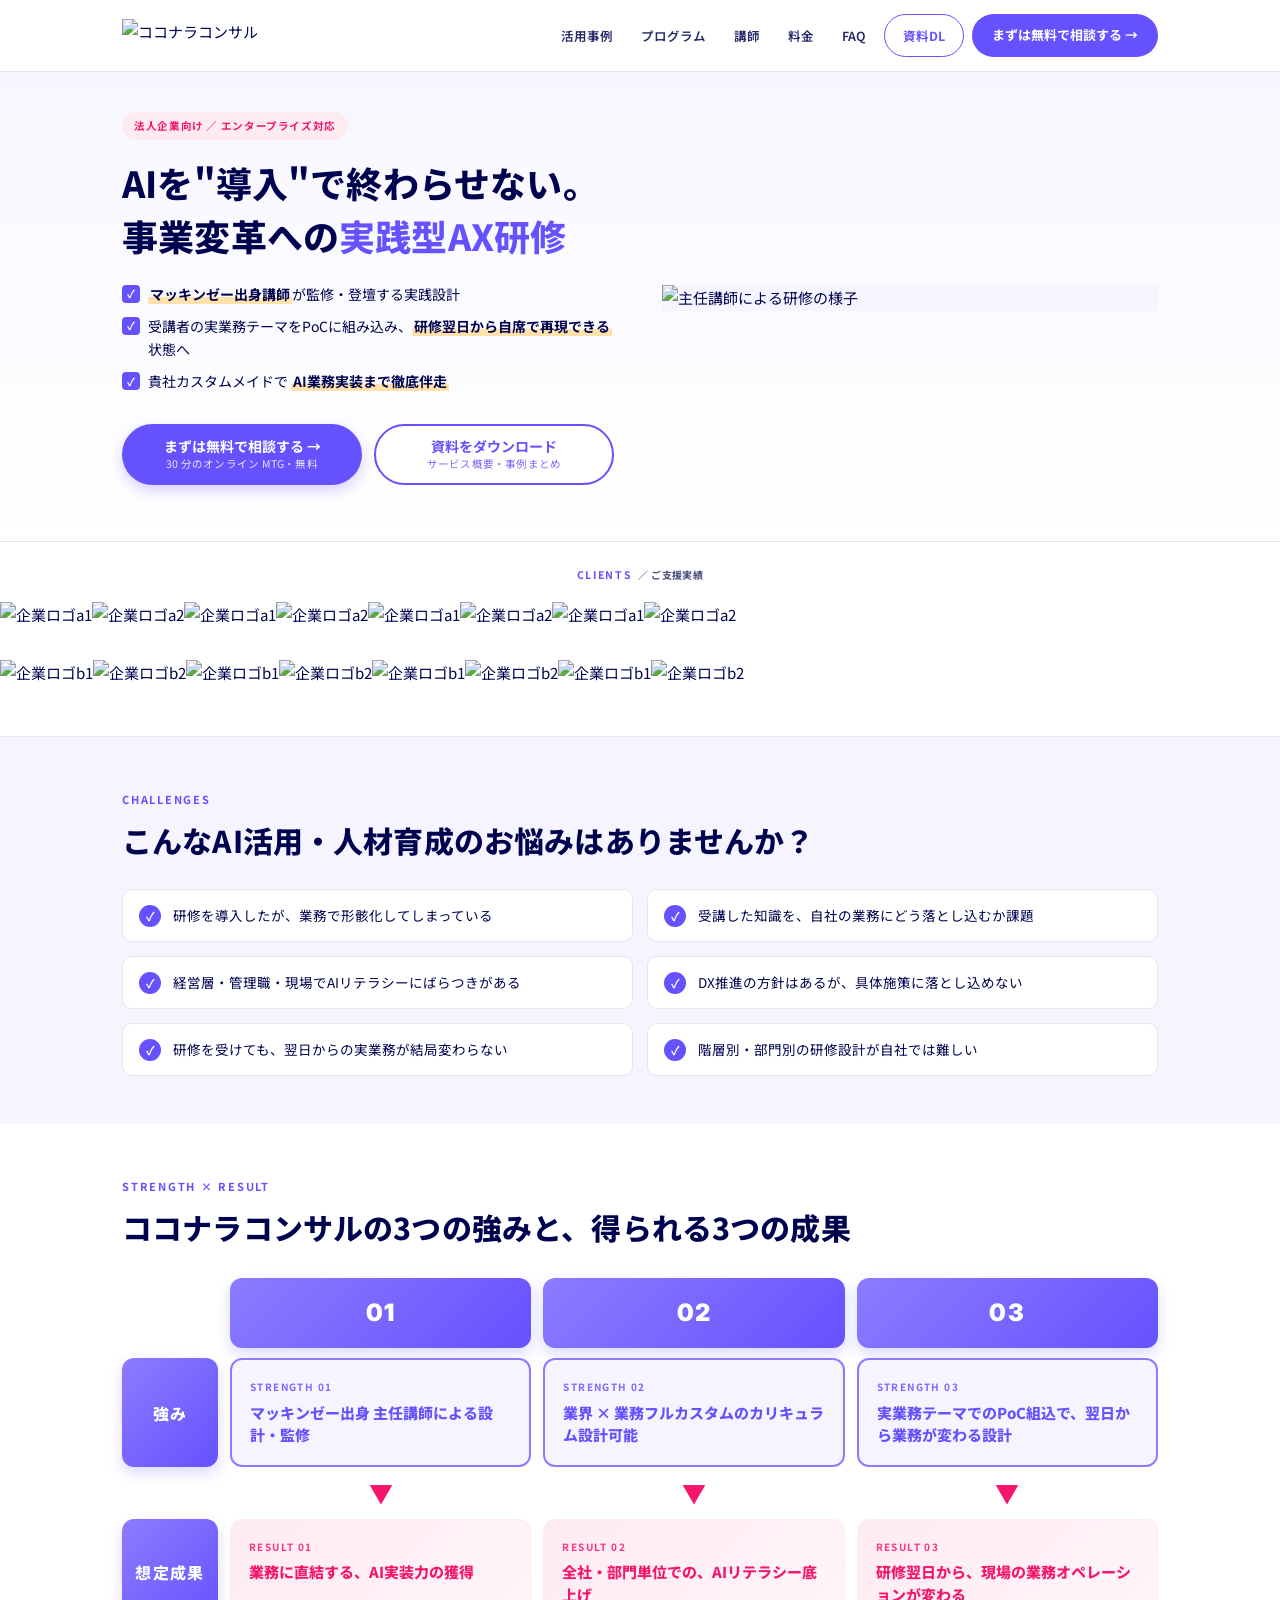
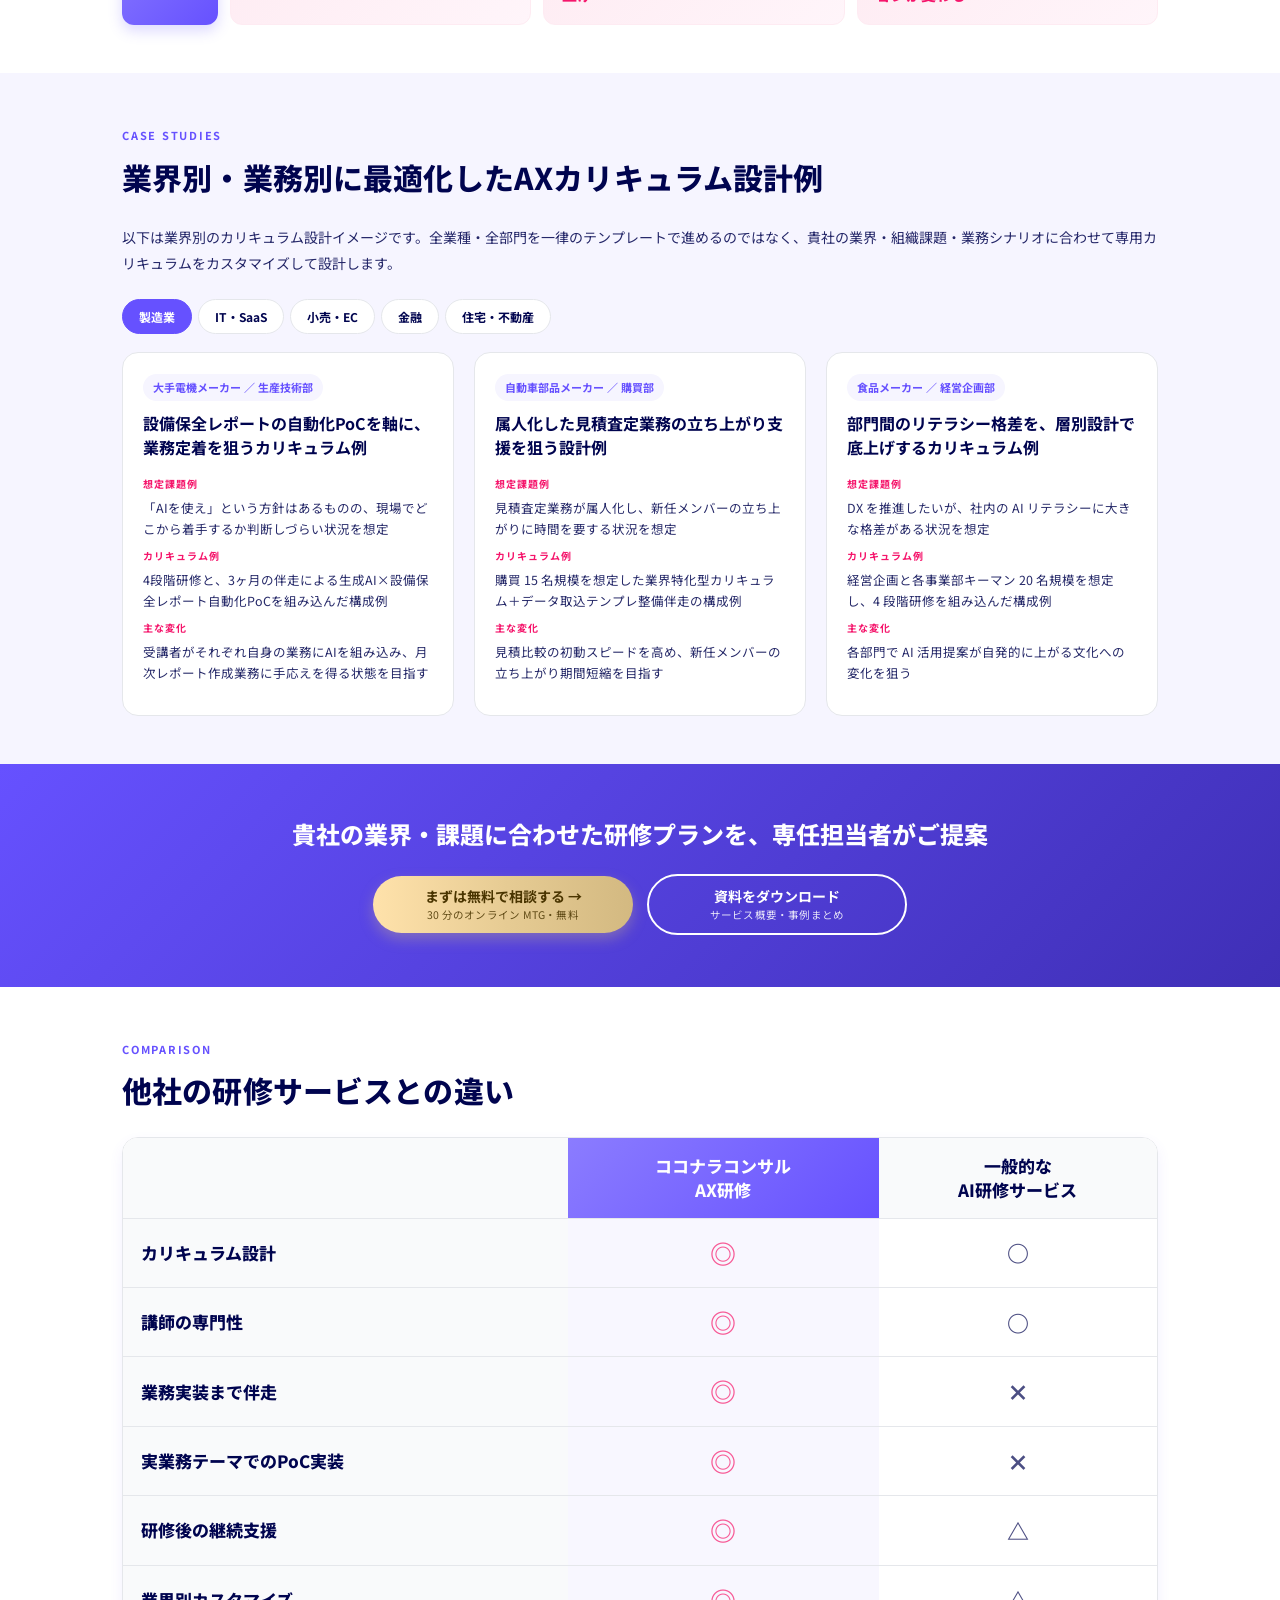
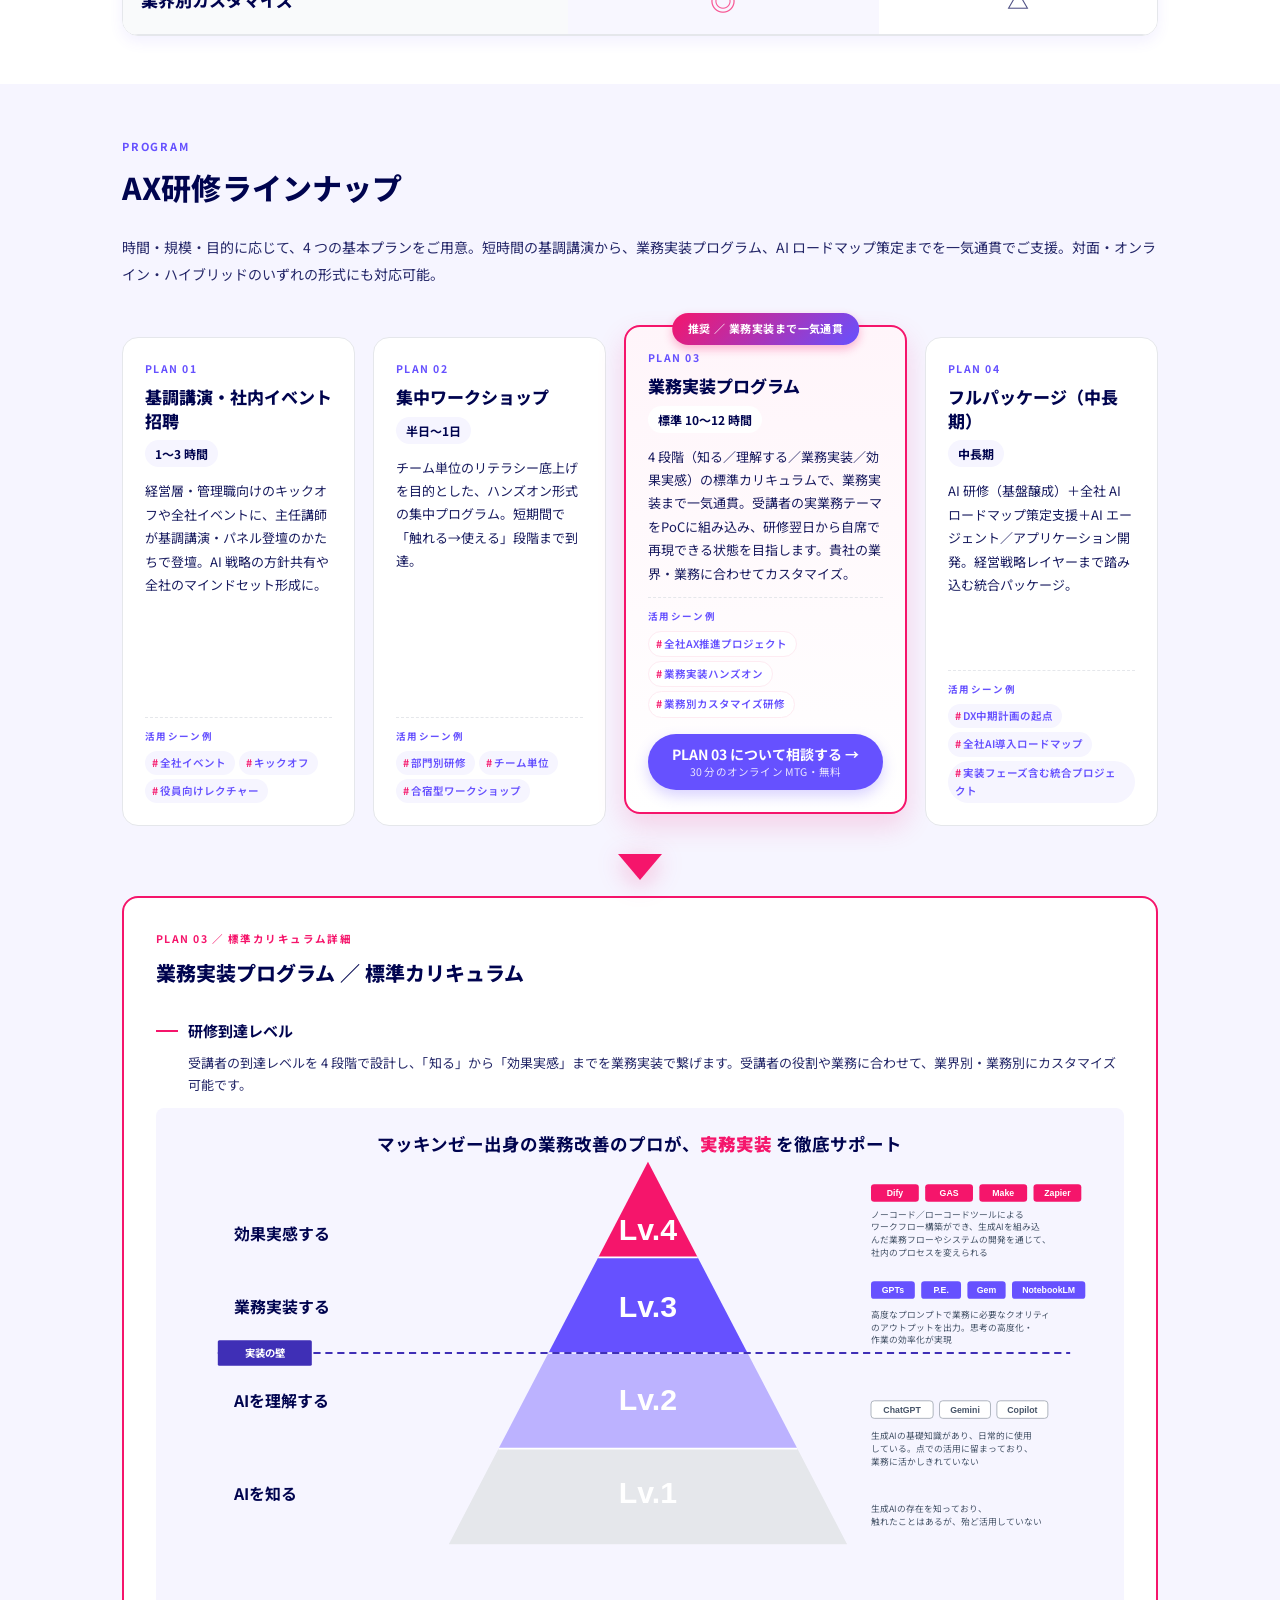
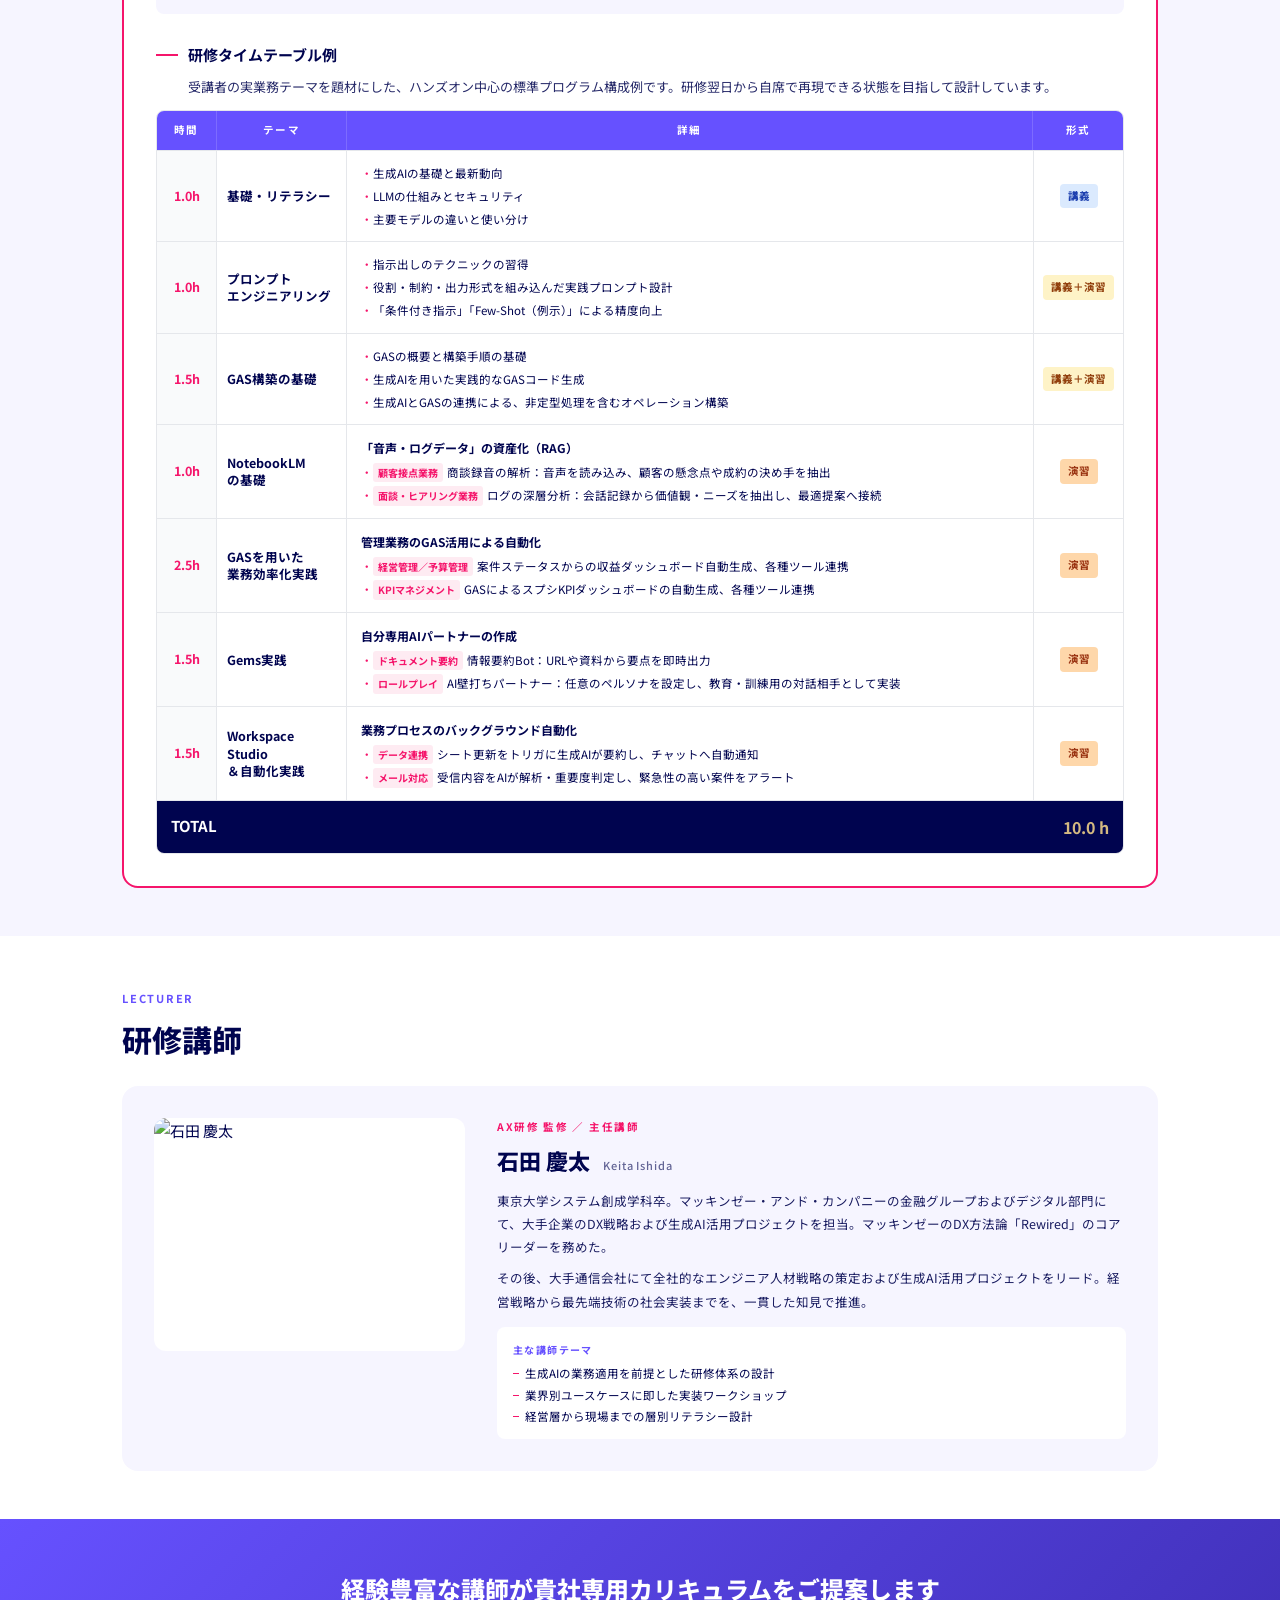
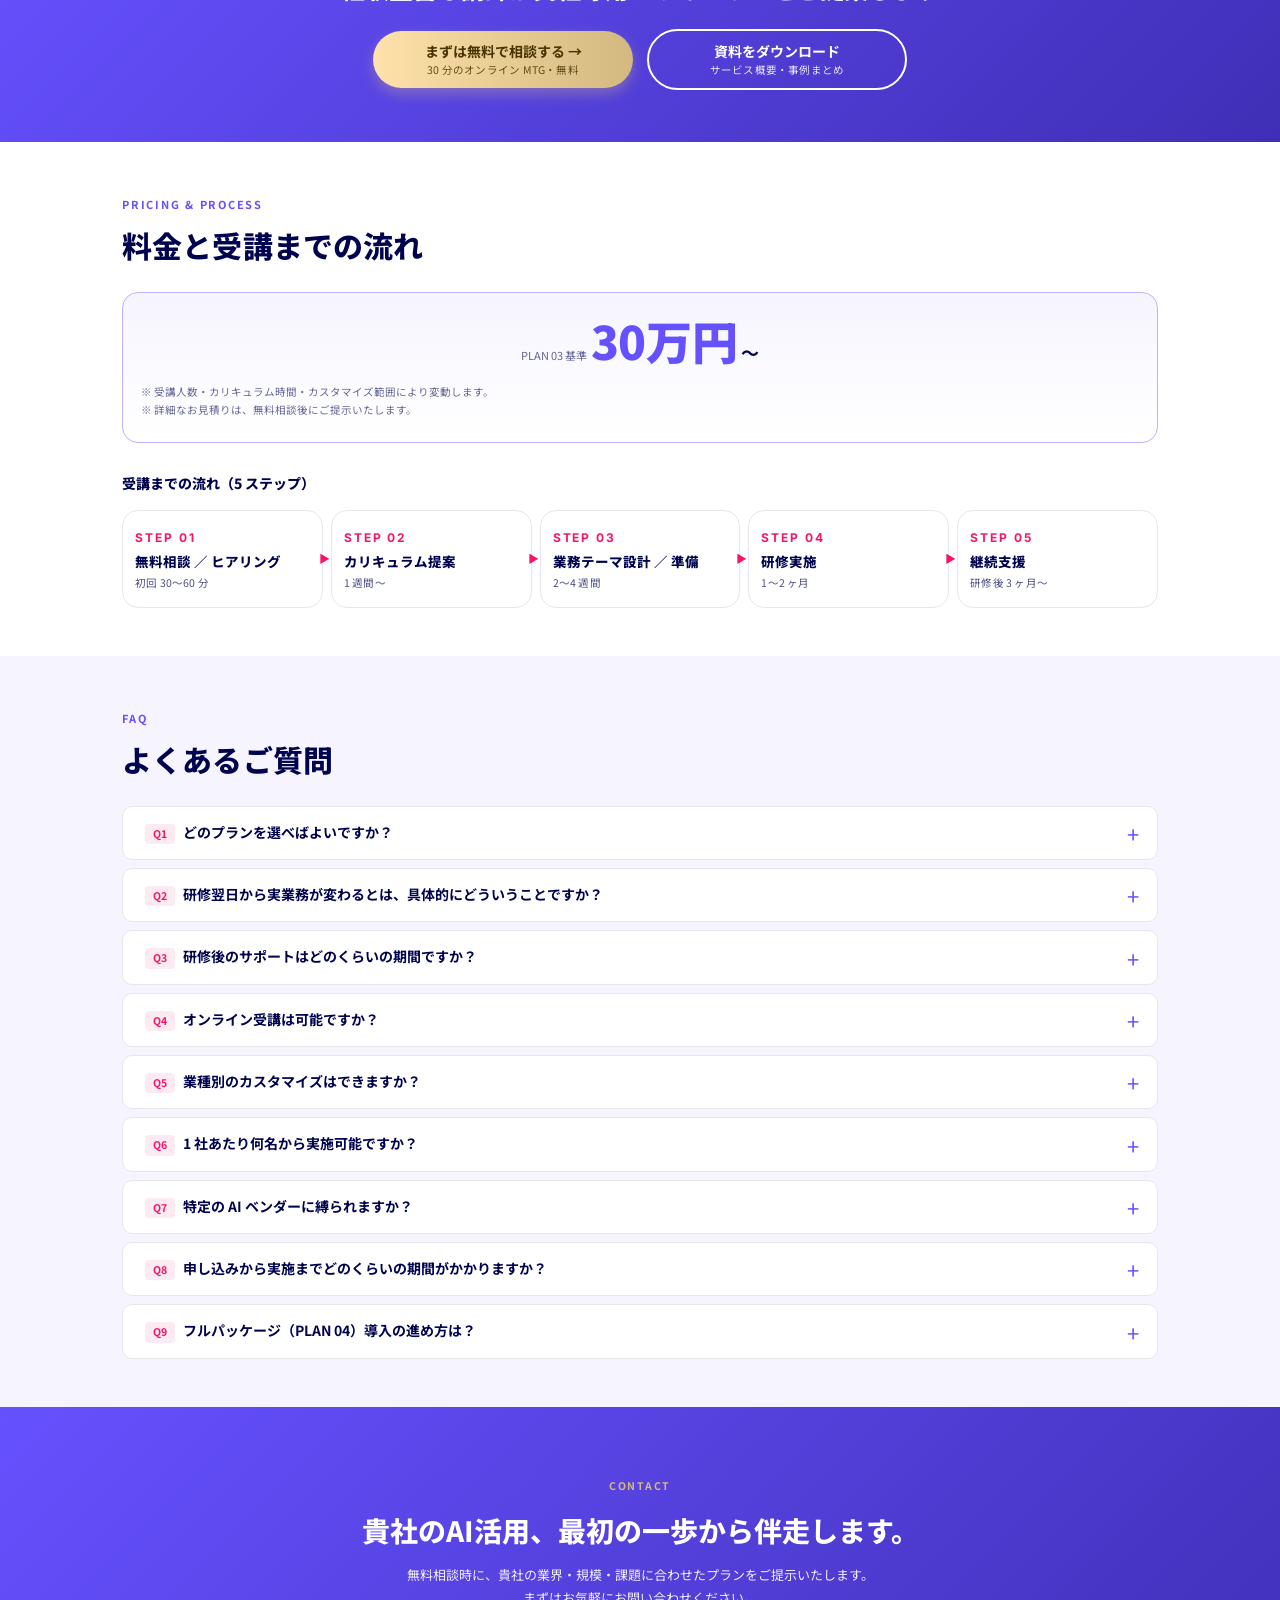
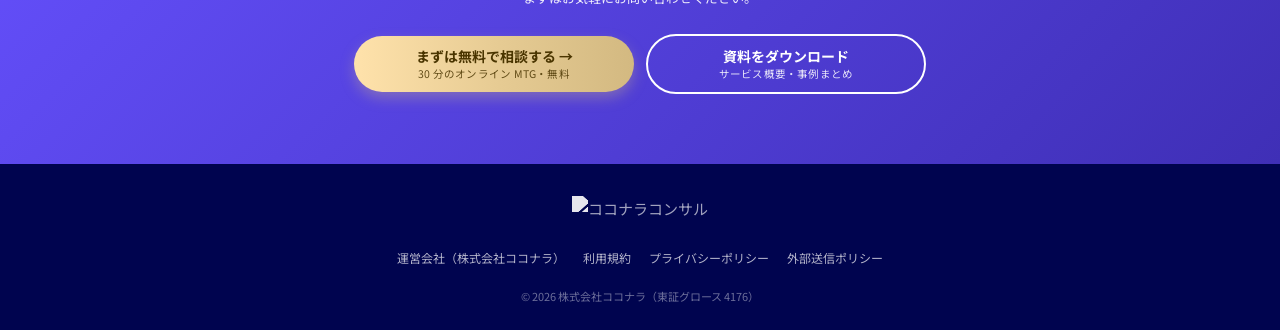
==== commit c259a142: "Remove subsidy (75%) messaging, shift positioning to next-day operational change" ====
--- a/index.html
+++ b/index.html
@@ -11,9 +11,9 @@
   <meta charset="UTF-8">
   <meta name="viewport" content="width=device-width, initial-scale=1.0">
   <title>ココナラコンサル AX研修｜AIを"導入"で終わらせない 事業変革への実践型AX研修</title>
-  <meta name="description" content="マッキンゼー出身講師監修のAX研修。人材開発支援助成金で最大75%助成の可能性（〜2027年3月31日）。貴社カスタムメイドでAI業務実装まで徹底伴走。">
+  <meta name="description" content="マッキンゼー出身講師監修のAX研修。受講者の実業務テーマをPoCに組み込み、研修翌日から自席で再現できる状態を目指す。貴社カスタムメイドでAI業務実装まで徹底伴走。">
   <meta property="og:title" content="ココナラコンサル AX研修｜事業変革への実践型AX研修">
-  <meta property="og:description" content="マッキンゼー出身講師監修・最大75%助成の可能性。貴社カスタムメイドでAI業務実装まで徹底伴走。">
+  <meta property="og:description" content="マッキンゼー出身講師監修・研修翌日から実業務が変わる実装型カリキュラム。貴社カスタムメイドでAI業務実装まで徹底伴走。">
 
   <link rel="preconnect" href="https://fonts.googleapis.com">
   <link rel="preconnect" href="https://fonts.gstatic.com" crossorigin>
@@ -37,7 +37,6 @@
       <a class="header-link" href="#cases">活用事例</a>
       <a class="header-link" href="#program">プログラム</a>
       <a class="header-link" href="#lecturer">講師</a>
-      <a class="header-link" href="#subsidy">助成金</a>
       <a class="header-link" href="#pricing">料金</a>
       <a class="header-link" href="#faq">FAQ</a>
       <a class="header-cta-sub" href="https://www.jicoo.com/t/OImpNc7ijXzg/f/qvlyqsakVIrL" target="_blank" rel="noopener">資料DL</a>
@@ -55,14 +54,9 @@
 
       <ul class="fv-features">
         <li><span class="check">✓</span><span><span class="hl-text">マッキンゼー出身講師</span>が監修・登壇する実践設計</span></li>
-        <li><span class="check">✓</span><span><span class="hl-text">人材開発支援助成金</span>の活用で費用負担軽減の可能性</span></li>
+        <li><span class="check">✓</span><span>受講者の実業務テーマをPoCに組み込み、<span class="hl-text">研修翌日から自席で再現できる</span>状態へ</span></li>
         <li><span class="check">✓</span><span>貴社カスタムメイドで <span class="hl-text">AI業務実装まで徹底伴走</span></span></li>
       </ul>
-
-      <div class="fv-badge-subsidy">
-        <span class="subsidy-rate-text">中小企業：<strong>最大 75%</strong> ／ 中小企業以外：<strong>最大 60%</strong> 助成の可能性</span>
-        <span class="subsidy-deadline-text">人材開発支援助成金（事業展開等リスキリング支援コース）／〜 2027 年 3 月 31 日</span>
-      </div>
 
       <div class="fv-actions">
         <a class="btn btn-primary btn-lg btn-2line" href="https://www.jicoo.com/t/OImpNc7ijXzg/f/xqVp_iwj682y" target="_blank" rel="noopener">
@@ -130,7 +124,7 @@
       <li class="problem-item"><span class="problem-check">✓</span>受講した知識を、自社の業務にどう落とし込むか課題</li>
       <li class="problem-item"><span class="problem-check">✓</span>経営層・管理職・現場でAIリテラシーにばらつきがある</li>
       <li class="problem-item"><span class="problem-check">✓</span>DX推進の方針はあるが、具体施策に落とし込めない</li>
-      <li class="problem-item"><span class="problem-check">✓</span>助成金活用したいが、申請の手続きが複雑で踏み出せない</li>
+      <li class="problem-item"><span class="problem-check">✓</span>研修を受けても、翌日からの実業務が結局変わらない</li>
       <li class="problem-item"><span class="problem-check">✓</span>階層別・部門別の研修設計が自社では難しい</li>
     </ul>
   </div>
@@ -161,7 +155,7 @@
       </div>
       <div class="benefit-cell cell-strength cell-strength-3">
         <p class="benefit-label">STRENGTH 03</p>
-        <h3>助成金申請〜業務実装PoCまでの一気通貫支援</h3>
+        <h3>実業務テーマでのPoC組込で、翌日から業務が変わる設計</h3>
       </div>
 
       <!-- 行3：矢印（STRENGTH→RESULTのつなぎ） -->
@@ -182,7 +176,7 @@
       </div>
       <div class="benefit-cell cell-result cell-result-3">
         <p class="benefit-label">RESULT 03</p>
-        <h3>助成金活用と業務への実装定着の両立</h3>
+        <h3>研修翌日から、現場の業務オペレーションが変わる</h3>
       </div>
     </div>
   </div>
@@ -393,7 +387,7 @@
           <tr><th scope="row">カリキュラム設計</th><td class="td-highlight">◎</td><td>○</td></tr>
           <tr><th scope="row">講師の専門性</th><td class="td-highlight">◎</td><td>○</td></tr>
           <tr><th scope="row">業務実装まで伴走</th><td class="td-highlight">◎</td><td>×</td></tr>
-          <tr><th scope="row">助成金 申請伴走</th><td class="td-highlight">◎</td><td>×</td></tr>
+          <tr><th scope="row">実業務テーマでのPoC実装</th><td class="td-highlight">◎</td><td>×</td></tr>
           <tr><th scope="row">研修後の継続支援</th><td class="td-highlight">◎</td><td>△</td></tr>
           <tr><th scope="row">業界別カスタマイズ</th><td class="td-highlight">◎</td><td>△</td></tr>
         </tbody>
@@ -441,11 +435,11 @@
       </article>
 
       <article class="plan-card plan-card-recommended">
-        <span class="plan-ribbon">推奨 ／ 助成金申請要件に適合<sup class="plan-ribbon-asterisk">*</sup></span>
+        <span class="plan-ribbon">推奨 ／ 業務実装まで一気通貫</span>
         <p class="plan-tag">PLAN 03</p>
         <h4 class="plan-name">業務実装プログラム</h4>
-        <span class="plan-time">10 時間以上 ／ 標準 12 時間</span>
-        <p class="plan-desc">4 段階（知る／理解する／業務実装／効果実感）の標準カリキュラムで、業務実装まで一気通貫。人材開発支援助成金のリスキリングコース申請要件である、研修時間 10 時間以上に適合（*）。貴社の業界・業務に合わせてカスタマイズ。</p>
+        <span class="plan-time">標準 10〜12 時間</span>
+        <p class="plan-desc">4 段階（知る／理解する／業務実装／効果実感）の標準カリキュラムで、業務実装まで一気通貫。受講者の実業務テーマをPoCに組み込み、研修翌日から自席で再現できる状態を目指します。貴社の業界・業務に合わせてカスタマイズ。</p>
         <div class="plan-fit-block">
           <p class="plan-fit-label">活用シーン例</p>
           <div class="plan-fit-tags">
@@ -567,7 +561,7 @@
       </div>
 
       <h4 class="subblock-h3">研修タイムテーブル例</h4>
-      <p class="subblock-h4">人材開発支援助成金（事業展開等リスキリング支援コース）の申請要件である、"実訓練時間 10 時間以上"を満たしたプログラム構成例です。助成金申請をご検討されている企業様には、10 時間以上のプログラムでご提案させていただきます。</p>
+      <p class="subblock-h4">受講者の実業務テーマを題材にした、ハンズオン中心の標準プログラム構成例です。研修翌日から自席で再現できる状態を目指して設計しています。</p>
 
       <div class="curriculum">
         <div class="curriculum-row curriculum-head">
@@ -713,71 +707,6 @@
   </div>
 </section>
 
-<!-- ============ Subsidy ============ -->
-<section class="subsidy-section" id="subsidy">
-  <div class="container">
-    <p class="section-eyebrow">SUBSIDY</p>
-    <h2 class="section-title">人材開発支援助成金で、AI 研修費用の最大 75% 助成の可能性</h2>
-    <p class="section-lead">厚生労働省「人材開発支援助成金（事業展開等リスキリング支援コース）」の対象となる構成で、助成金申請実施〜採択がされた場合、AX 研修導入時の費用負担を軽減できる可能性があります。PLAN 03・PLAN 04 が対象です。</p>
-
-    <div class="subsidy-rates">
-      <div class="subsidy-rate">
-        <p class="subsidy-rate-label">中小企業</p>
-        <p class="subsidy-rate-value-wrap">
-          <span class="subsidy-rate-max">最大</span>
-          <span class="subsidy-rate-num">75</span>
-          <span class="subsidy-rate-percent">%</span>
-        </p>
-        <p class="subsidy-rate-note">経費助成 ＋ 賃金要件等加算</p>
-      </div>
-      <div class="subsidy-rate">
-        <p class="subsidy-rate-label">中小企業以外</p>
-        <p class="subsidy-rate-value-wrap">
-          <span class="subsidy-rate-max">最大</span>
-          <span class="subsidy-rate-num">60</span>
-          <span class="subsidy-rate-percent">%</span>
-        </p>
-        <p class="subsidy-rate-note">経費助成 ＋ 賃金要件等加算</p>
-      </div>
-    </div>
-
-    <p class="subsidy-deadline">制度期限：<strong>2027 年 3 月 31 日まで</strong>（人材開発支援助成金 事業展開等リスキリング支援コース）</p>
-
-    <p class="subsidy-flow-title">申請伴走フロー（5 ステップ）</p>
-    <ol class="subsidy-steps">
-      <li class="subsidy-step">
-        <span class="subsidy-step-num">1</span>
-        <span class="subsidy-step-title">無料相談・ヒアリング</span>
-      </li>
-      <li class="subsidy-step">
-        <span class="subsidy-step-num">2</span>
-        <span class="subsidy-step-title">カリキュラム提案・見積</span>
-      </li>
-      <li class="subsidy-step">
-        <span class="subsidy-step-num">3</span>
-        <span class="subsidy-step-title">助成金申請伴走</span>
-      </li>
-      <li class="subsidy-step">
-        <span class="subsidy-step-num">4</span>
-        <span class="subsidy-step-title">研修実施</span>
-      </li>
-      <li class="subsidy-step">
-        <span class="subsidy-step-num">5</span>
-        <span class="subsidy-step-title">実施報告書作成サポート</span>
-      </li>
-    </ol>
-
-    <p class="subsidy-disclaimer">※ 本サービスは助成金・補助金の採択を確約するものではありません。申請業務については弊社がアドバイスをご提供いたしますが、法律に基づき、貴社または社労士が書類の最終化を実施する必要があります。最新の制度内容は <a href="https://www.mhlw.go.jp/stf/seisakunitsuite/bunya/koyou_roudou/koyou/kyufukin/d01-1.html" target="_blank" rel="noopener">厚生労働省公式案内</a> をご確認ください。</p>
-
-    <div class="subsidy-cta">
-      <a class="btn btn-gold btn-lg btn-2line" href="https://www.jicoo.com/t/OImpNc7ijXzg/f/xqVp_iwj682y" target="_blank" rel="noopener">
-        <span class="btn-main">助成金活用について相談する →</span>
-        <span class="btn-sub">30 分のオンライン MTG・無料</span>
-      </a>
-    </div>
-  </div>
-</section>
-
 <!-- ============ Pricing & Process ============ -->
 <section class="pricing-section" id="pricing">
   <div class="container">
@@ -791,9 +720,8 @@
         <span class="price-suffix">〜</span>
       </p>
       <p class="price-notes">
-        <span>※ PLAN 03 は 10 時間以上の構成のため、人材開発支援助成金の対象となります。</span><br>
-        <span>※ 採択を確約するものではありません。助成金申請の代行は行いません。</span><br>
-        <span>※ 制度期限：2027 年 3 月 31 日まで。</span>
+        <span>※ 受講人数・カリキュラム時間・カスタマイズ範囲により変動します。</span><br>
+        <span>※ 詳細なお見積りは、無料相談後にご提示いたします。</span>
       </p>
     </div>
 
@@ -812,8 +740,8 @@
         </li>
         <li class="process-step">
           <span class="step-num">STEP 03</span>
-          <h3>申請伴走 ／ 準備</h3>
-          <p>1〜2 ヶ月</p>
+          <h3>業務テーマ設計 ／ 準備</h3>
+          <p>2〜4 週間</p>
         </li>
         <li class="process-step">
           <span class="step-num">STEP 04</span>
@@ -844,55 +772,49 @@
         </div>
       </details>
       <details class="faq-item">
-        <summary class="faq-summary"><span class="faq-num">Q2</span>助成金は活用できますか？</summary>
+        <summary class="faq-summary"><span class="faq-num">Q2</span>研修翌日から実業務が変わるとは、具体的にどういうことですか？</summary>
         <div class="faq-body">
-          <p>PLAN 03（10 時間以上）は、厚生労働省「人材開発支援助成金（事業展開等リスキリング支援コース）」の対象となる"実訓練時間 10 時間以上"の要件を満たします。要件を満たしたうえで、助成金を申請〜採択された場合、中小企業は最大 75%、中小企業以外は最大 60% の経費が助成される可能性があります。最新の制度内容は <a href="https://www.mhlw.go.jp/stf/seisakunitsuite/bunya/koyou_roudou/koyou/kyufukin/d01-1.html" target="_blank" rel="noopener">厚生労働省公式案内</a> をご確認ください。</p>
+          <p>受講者ごとに「自分の実業務テーマ」を 1 つ以上設定し、研修内のハンズオン・PoC のなかで実際に動くプロンプト／GAS／ワークフローまで作り込みます。研修終了時点で、自席で同じ手順を再現し、当該業務オペレーションを変えられる状態を目指します。</p>
         </div>
       </details>
       <details class="faq-item">
-        <summary class="faq-summary"><span class="faq-num">Q3</span>助成金申請のサポート範囲はどこまでですか？</summary>
+        <summary class="faq-summary"><span class="faq-num">Q3</span>研修後のサポートはどのくらいの期間ですか？</summary>
         <div class="faq-body">
-          <p>計画申請に必要な書類のひな形提供・記載アドバイス、教育訓練計画の整備、実施報告書作成サポートまでを伴走します。書類の最終化・労働局への提出は、法律に基づき貴社または社労士が実施いただきます。</p>
+          <p>標準で研修後 3 ヶ月〜のフォローを実施します。月次の利用率レビュー、削減工数の評価、追加カリキュラムのご提案までを継続支援します（PLAN 04 では中長期で伴走）。</p>
         </div>
       </details>
       <details class="faq-item">
-        <summary class="faq-summary"><span class="faq-num">Q4</span>研修後のサポートはどのくらいの期間ですか？</summary>
+        <summary class="faq-summary"><span class="faq-num">Q4</span>オンライン受講は可能ですか？</summary>
         <div class="faq-body">
-          <p>標準で研修後 3 ヶ月〜のフォローを実施します。月次の利用率レビュー、削減工数の評価、追加カリキュラムのご提案までを継続支援します（PLAN 04 では中長期で伴走）。</p>
+          <p>可能です。対面 ／ オンライン ／ ハイブリッドのいずれの形式でも対応可能。貴社の体制に合わせて設計します。</p>
         </div>
       </details>
       <details class="faq-item">
-        <summary class="faq-summary"><span class="faq-num">Q5</span>オンライン受講は可能ですか？</summary>
+        <summary class="faq-summary"><span class="faq-num">Q5</span>業種別のカスタマイズはできますか？</summary>
         <div class="faq-body">
-          <p>可能です。対面 ／ オンライン ／ ハイブリッドのいずれの形式でも対応可能。貴社の体制に合わせて設計します。</p>
+          <p>はい。住宅・製造・IT・小売・金融など、業界・業務ごとのユースケースに即してカリキュラムをカスタマイズします。</p>
         </div>
       </details>
       <details class="faq-item">
-        <summary class="faq-summary"><span class="faq-num">Q6</span>業種別のカスタマイズはできますか？</summary>
+        <summary class="faq-summary"><span class="faq-num">Q6</span>1 社あたり何名から実施可能ですか？</summary>
         <div class="faq-body">
-          <p>はい。住宅・製造・IT・小売・金融など、業界・業務ごとのユースケースに即してカリキュラムをカスタマイズします。</p>
+          <p>最低 5 名〜が目安となりますが、ご相談に応じて柔軟に対応いたします。</p>
         </div>
       </details>
       <details class="faq-item">
-        <summary class="faq-summary"><span class="faq-num">Q7</span>1 社あたり何名から実施可能ですか？</summary>
+        <summary class="faq-summary"><span class="faq-num">Q7</span>特定の AI ベンダーに縛られますか？</summary>
         <div class="faq-body">
-          <p>最低 5 名〜が目安となりますが、ご相談に応じて柔軟に対応いたします。</p>
+          <p>ベンダーフリーの方針で支援しています。Gemini／ChatGPT／Claude／Copilot など、貴社の既存環境を最大限活用するかたちで設計します。</p>
         </div>
       </details>
       <details class="faq-item">
-        <summary class="faq-summary"><span class="faq-num">Q8</span>特定の AI ベンダーに縛られますか？</summary>
+        <summary class="faq-summary"><span class="faq-num">Q8</span>申し込みから実施までどのくらいの期間がかかりますか？</summary>
         <div class="faq-body">
-          <p>ベンダーフリーの方針で支援しています。Gemini／ChatGPT／Claude／Copilot など、貴社の既存環境を最大限活用するかたちで設計します。</p>
+          <p>ご相談から研修実施まで、最短 2〜3 週間程度です。業務テーマの設計やカスタマイズ範囲によっては 1〜2 ヶ月程度を見込みます。</p>
         </div>
       </details>
       <details class="faq-item">
-        <summary class="faq-summary"><span class="faq-num">Q9</span>申し込みから実施までどのくらいの期間がかかりますか？</summary>
-        <div class="faq-body">
-          <p>ご相談から研修実施まで、最短 2〜3 週間程度です。助成金活用の場合は計画申請期間を含めて 1〜2 ヶ月程度を見込みます。</p>
-        </div>
-      </details>
-      <details class="faq-item">
-        <summary class="faq-summary"><span class="faq-num">Q10</span>フルパッケージ（PLAN 04）導入の進め方は？</summary>
+        <summary class="faq-summary"><span class="faq-num">Q9</span>フルパッケージ（PLAN 04）導入の進め方は？</summary>
         <div class="faq-body">
           <p>AI 研修（基盤醸成）＋全社 AI ロードマップ策定支援＋AI エージェント／アプリケーション開発を、貴社の中期計画等に合わせて段階的に進めます。経営戦略レイヤーから現場実装まで、一気通貫で伴走します。まずは <a href="https://www.jicoo.com/t/OImpNc7ijXzg/f/xqVp_iwj682y" target="_blank" rel="noopener">こちら</a> からご相談ください。</p>
         </div>
@@ -917,7 +839,6 @@
         <span class="btn-sub">サービス概要・事例まとめ</span>
       </a>
     </div>
-    <p class="final-cta-deadline">人材開発支援助成金 制度期限：<strong>2027 年 3 月 31 日まで</strong></p>
   </div>
 </section>
 
